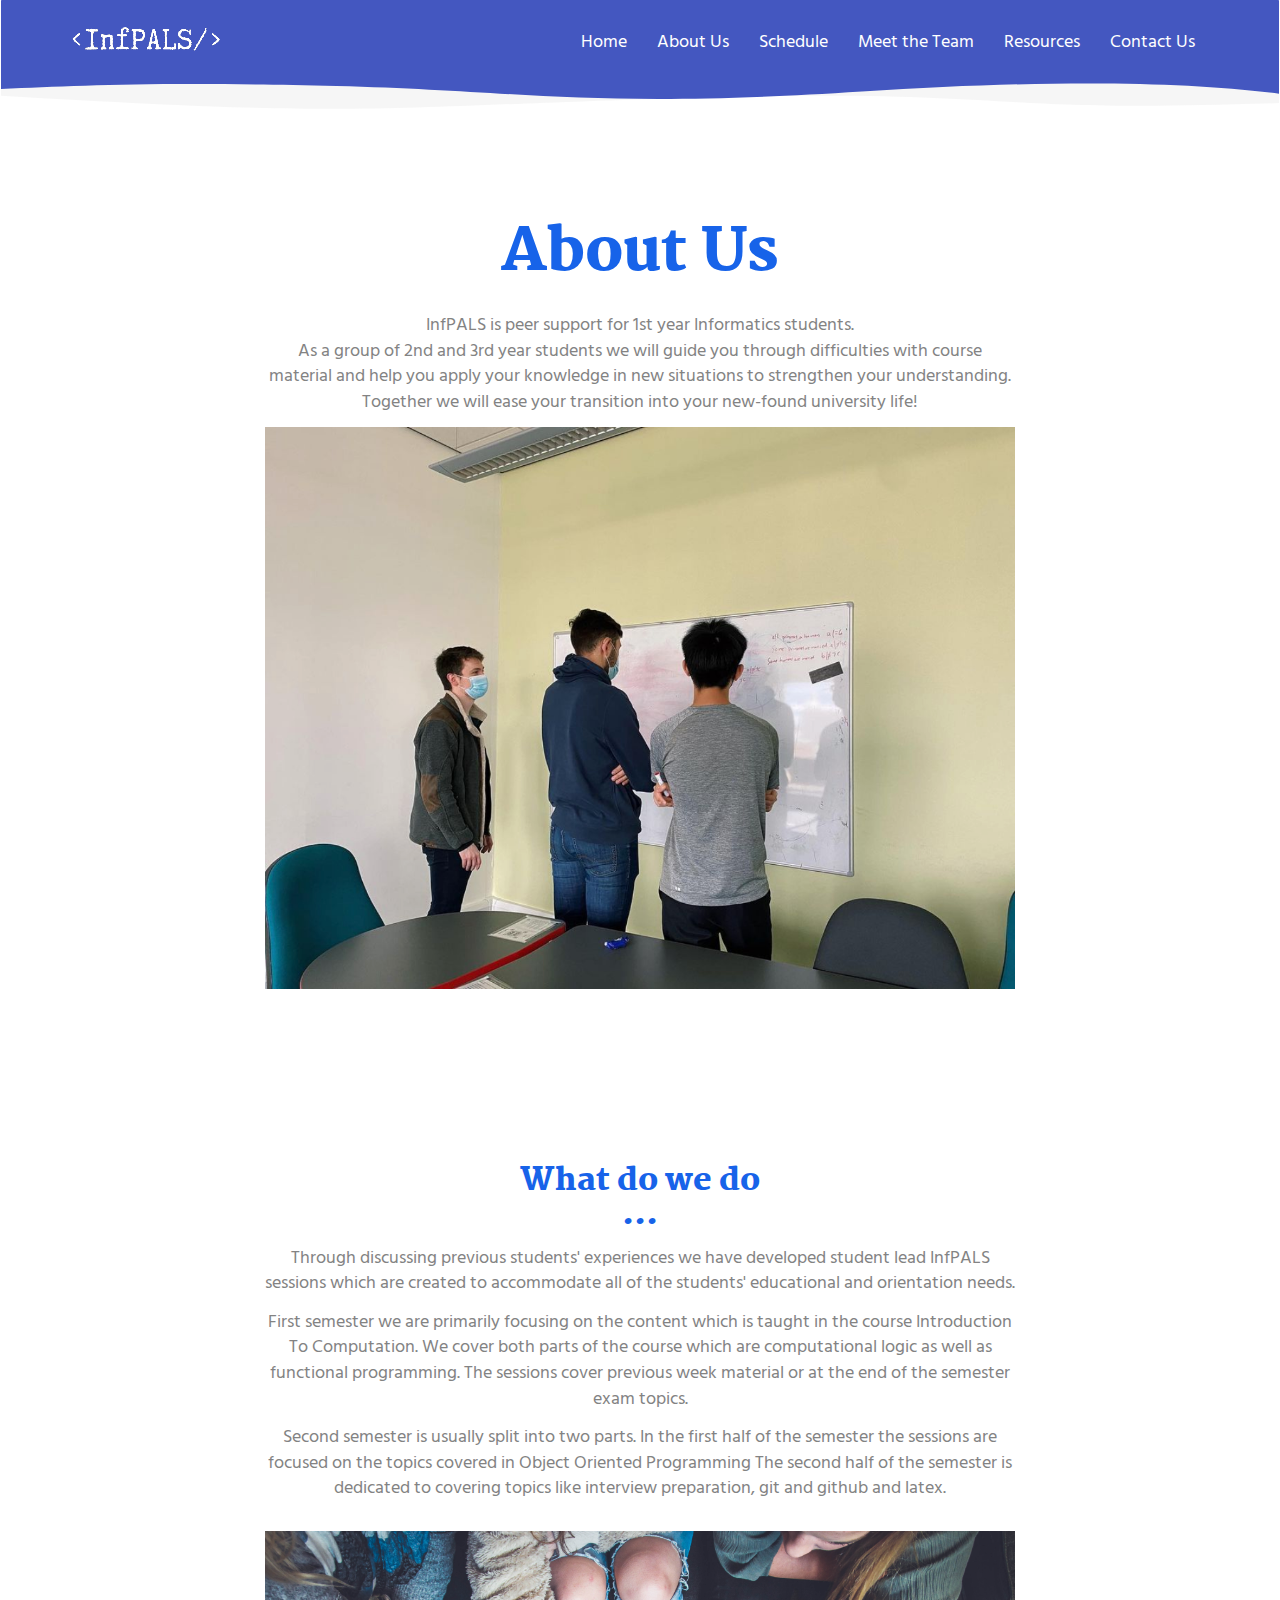
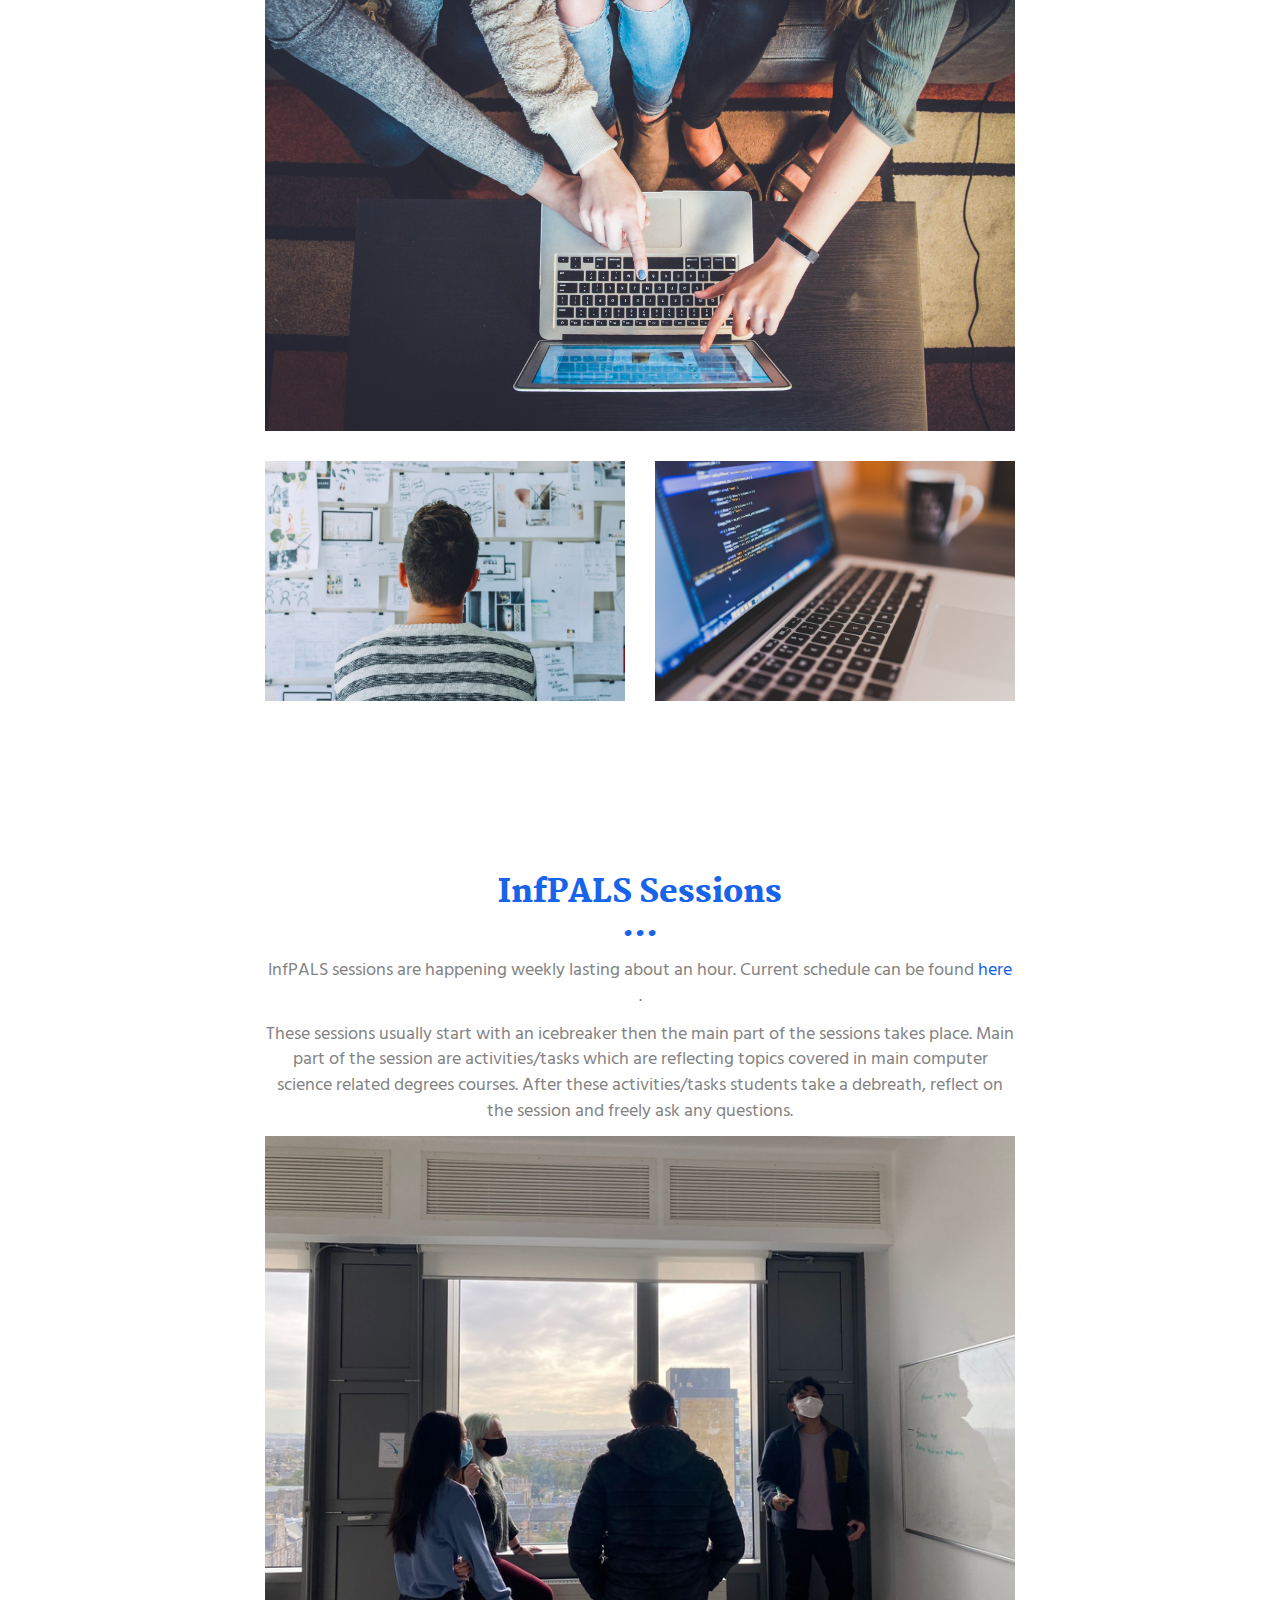
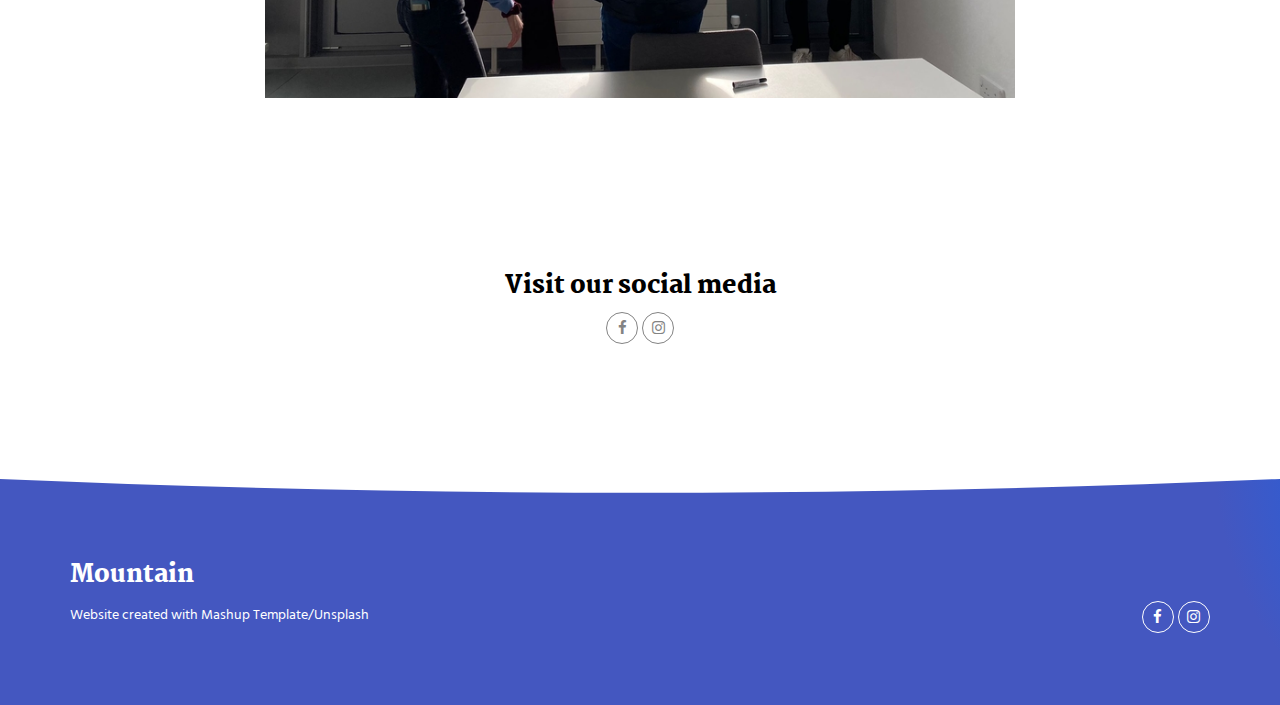
==== about_us.html @ f0a8aae4 "add pictures from sessions" ====
<!DOCTYPE html>
<html lang="en">

<head>
  <meta charset="UTF-8">
  <meta content="IE=edge" http-equiv="X-UA-Compatible">
  <meta content="width=device-width,initial-scale=1" name="viewport">
  <meta content="description" name="description">
  <meta name="google" content="notranslate" />
  <meta content="Mashup templates have been developped by Orson.io team" name="author">

  <!-- Disable tap highlight on IE -->
  <meta name="msapplication-tap-highlight" content="no">
  
  
  <link rel="apple-touch-icon" sizes="180x180" href="./assets/apple-icon-180x180.png">
  <link href="./assets/favicon.ico" rel="icon">

  <link href="" rel="stylesheet">


  <title>About Us</title>

<link href="./main.550dcf66.css" rel="stylesheet"></head>

<body> <!-- Add your content of header -->
<header>
  <nav class="navbar navbar-default active">
    <div class="container">
      <div class="navbar-header">
        <button type="button" class="navbar-toggle collapsed" data-toggle="collapse" data-target="#navbar-collapse" aria-expanded="false">
          <span class="sr-only">Toggle navigation</span>
          <span class="icon-bar"></span>
          <span class="icon-bar"></span>
          <span class="icon-bar"></span>
        </button>
        <a class="navbar-brand" href="./index.html" title="">
          <img src="./assets/images/infpals_logo.png" class="navbar-logo-img" alt="">
        </a>
      </div>

      <div class="collapse navbar-collapse" id="navbar-collapse">
        <ul class="nav navbar-nav navbar-right">
          <li><a href="./index.html" title="">Home</a></li>
          <li><a href="./about_us.html" title="">About Us</a></li>
          <li><a href="./timetables.html" title="">Schedule</a></li>
          <li><a href="./meet_the_team.html" title="">Meet the Team</a></li>
          <li><a href="./recources.html" title="">Resources</a></li>
          <li><a href="./contact_us.html" title="">Contact Us</a></li>
        </ul>
      </div> 
    </div>
  </nav>
</header>

<div class="section-container">
    <div class="container">
      <div class="row">
        <div class="col-xs-12 col-md-8 col-md-offset-2">
          <h1 class="text-center">About Us</h1>
          <div class="text-center">
          <p>InfPALS is peer support for 1st year Informatics students.
            <br> 
            As a group of 2nd and 3rd year students we will guide you through difficulties with course material and help you apply your knowledge in new situations to strengthen your understanding. Together we will ease your transition into your new-found university life!
          </p>
          <div class="section-container-spacer">
            <img src="./assets/images/image-session.png" alt="" class="img-responsive reveal-content" data-action="zoom">
           </div>
          </div>
       </div>
      </div>
    </div>
  </div>

  <div class="section-container">
    <div class="container">
      <div class="row section-container-spacer">
        <div class="col-xs-12 col-md-8 col-md-offset-2">
          <h2 class="text-center">What do we do</h2>
          <div class="section-container-spacer">
            <div class="text-center">
            <p>
              Through discussing previous students' experiences we have developed student lead InfPALS sessions which are created to accommodate all of the students' educational and orientation needs. 
            </p>
            <p>
              First semester we are primarily focusing on the content which is taught in the course Introduction To Computation. We cover both parts of the course which are computational logic as well as functional programming. The sessions cover previous week material or at the end of the semester exam topics.
            </p>
            <p>
              Second semester is usually split into two parts. In the first half of the semester the sessions are focused on the topics covered in Object Oriented Programming The second half of the semester is dedicated to covering topics like interview preparation, git and github and latex.
            </p>
             </div>  
          </div> 
          <div class="section-container-spacer">
            <img src="./assets/images/image-4.jpg" alt="" class="img-responsive reveal-content" data-action="zoom">
          </div>
          <div class="row">
            <div class="col-xs-6">
              <img src="./assets/images/image-3.jpg" alt="" class="img-responsive reveal-content" data-action="zoom">
            </div>
            <div class="col-xs-6">
              <img src="./assets/images/image-2.jpg" alt="" class="img-responsive reveal-content" data-action="zoom">
            </div>

          </div>
        </div>  
      </div>
    </div>
  </div>

<div class="section-container">
    <div class="container">
      <div class="row">
        <div class="col-xs-12 col-md-8 col-md-offset-2">
          <h2 class="text-center">InfPALS Sessions</h2>
          <div class="text-center">
          <p>
            InfPALS sessions are happening weekly lasting about an hour. Current schedule can be found <a href="./timetables.html">here</a>
            <br>.
          </p>
          <p>
            These sessions usually start with an icebreaker then the main part of the sessions takes place. Main part of the session are activities/tasks which are reflecting topics covered in main computer science related degrees courses. After these activities/tasks students take a debreath, reflect on the session and freely ask any questions.
          </p>
           </div>
          <div class="section-container-spacer">
            <img src="./assets/images/image-leaders.jpg" alt="" class="img-responsive reveal-content" data-action="zoom">
          </div>
       </div>
      </div>
    </div>
  </div>

  <div class="section-container">
    <div class="container text-center">
      <div class="row section-container-spacer">
        <div class="col-xs-12 col-md-12">
          
          <h3>Visit our social media</h3>
          <p>
            <a href="https://www.facebook.com/infpalsedi/" class="social-round-icon fa-icon" title="" target=”_blank”>
              <i class="fa fa-facebook" aria-hidden="true"></i>
            </a>
            <a href="https://www.instagram.com/infpals/?hl=sk" class="social-round-icon fa-icon" title=""target=”_blank”>
              <i class="fa fa-instagram" aria-hidden="true"></i>
            </a>
          </p>
        </div>  
      </div>
    
    </div>
  </div>

<footer class="footer-container white-text-container">
  <div class="container">
    <div class="row">

     
      <div class="col-xs-12">
        <h3>Mountain</h3>

        <div class="row">
          <div class="col-xs-12 col-sm-7">
            <p><small>Website created with <a href="http://www.mashup-template.com/" title="Create website with free html template">Mashup Template</a>/<a href="https://www.unsplash.com/" title="Beautiful Free Images">Unsplash</a></small>
            </p>
          </div>
          <div class="col-xs-12 col-sm-5">
            <p class="text-right">
              <a href="https://www.facebook.com/infpalsedi/" class="social-round-icon white-round-icon fa-icon" title="" target=”_blank”>
              <i class="fa fa-facebook" aria-hidden="true"></i>
            </a>
            <a href="https://www.instagram.com/infpals/?hl=sk" class="social-round-icon white-round-icon fa-icon" title=""target=”_blank”>
              <i class="fa fa-instagram" aria-hidden="true"></i>
            </a>
          </div>
        </div>
        
        
      </div>
    </div>
  </div>
</footer>

<script>
  document.addEventListener("DOMContentLoaded", function (event) {
    navActivePage();
    scrollRevelation('.reveal');
  });
</script>

<!-- Google Analytics: change UA-XXXXX-X to be your site's ID 

<script>
  (function (i, s, o, g, r, a, m) {
    i['GoogleAnalyticsObject'] = r; i[r] = i[r] || function () {
      (i[r].q = i[r].q || []).push(arguments)
    }, i[r].l = 1 * new Date(); a = s.createElement(o),
      m = s.getElementsByTagName(o)[0]; a.async = 1; a.src = g; m.parentNode.insertBefore(a, m)
  })(window, document, 'script', '//www.google-analytics.com/analytics.js', 'ga');
  ga('create', 'UA-XXXXX-X', 'auto');
  ga('send', 'pageview');
</script>

--> <script type="text/javascript" src="./main.0cf8b554.js"></script></body>

</html>
---- main.550dcf66.css ----
@import url(https://fonts.googleapis.com/css?family=Hind+Siliguri:300,600|Martel:400,900);@import url(https://maxcdn.bootstrapcdn.com/font-awesome/4.7.0/css/font-awesome.min.css);/*!
 * Bootstrap v3.3.7 (http://getbootstrap.com)
 * Copyright 2011-2016 Twitter, Inc.
 * Licensed under MIT (https://github.com/twbs/bootstrap/blob/master/LICENSE)
 */
/*! normalize.css v3.0.3 | MIT License | github.com/necolas/normalize.css */html{font-family:sans-serif;-ms-text-size-adjust:100%;-webkit-text-size-adjust:100%}body{margin:0}article,aside,details,figcaption,figure,footer,header,hgroup,main,menu,nav,section,summary{display:block}audio,canvas,progress,video{display:inline-block;vertical-align:baseline}audio:not([controls]){display:none;height:0}[hidden],template{display:none}a{background-color:transparent}a:active,a:hover{outline:0}abbr[title]{border-bottom:1px dotted}b,strong{font-weight:700}dfn{font-style:italic}h1{font-size:2em;margin:.67em 0}mark{background:#000;color:#000}small{font-size:80%}sub,sup{font-size:75%;line-height:0;position:relative;vertical-align:baseline}sup{top:-.5em}sub{bottom:-.25em}img{border:0}svg:not(:root){overflow:hidden}figure{margin:1em 40px}hr{box-sizing:content-box;height:0}pre{overflow:auto}code,kbd,pre,samp{font-family:monospace,monospace;font-size:1em}button,input,optgroup,select,textarea{color:inherit;font:inherit;margin:0}button{overflow:visible}button,select{text-transform:none}button,html input[type=button],input[type=reset],input[type=submit]{-webkit-appearance:button;cursor:pointer}button[disabled],html input[disabled]{cursor:default}button::-moz-focus-inner,input::-moz-focus-inner{border:0;padding:0}input{line-height:normal}input[type=checkbox],input[type=radio]{box-sizing:border-box;padding:0}input[type=number]::-webkit-inner-spin-button,input[type=number]::-webkit-outer-spin-button{height:auto}input[type=search]{-webkit-appearance:textfield;box-sizing:content-box}input[type=search]::-webkit-search-cancel-button,input[type=search]::-webkit-search-decoration{-webkit-appearance:none}fieldset{border:1px solid silver;margin:0 2px;padding:.35em .625em .75em}textarea{overflow:auto}optgroup{font-weight:700}table{border-collapse:collapse;border-spacing:0}td,th{padding:0}

/*! Source: https://github.com/h5bp/html5-boilerplate/blob/master/src/css/main.css */@media print{*,:after,:before{background:transparent!important;color:#000!important;box-shadow:none!important;text-shadow:none!important}a,a:visited{text-decoration:underline}a[href]:after{content:" (" attr(href) ")"}abbr[title]:after{content:" (" attr(title) ")"}a[href^="#"]:after,a[href^="javascript:"]:after{content:""}blockquote,pre{border:1px solid #999;page-break-inside:avoid}thead{display:table-header-group}img,tr{page-break-inside:avoid}img{max-width:100%!important}h2,h3,p{orphans:3;widows:3}h2,h3{page-break-after:avoid}.navbar{display:none}.btn>.caret,.dropup>.btn>.caret{border-top-color:#000!important}.label{border:1px solid #000}.table{border-collapse:collapse!important}.table td,.table th{background-color:#fff!important}.table-bordered td,.table-bordered th{border:1px solid #ddd!important}}*,:after,:before{-webkit-box-sizing:border-box;-moz-box-sizing:border-box;box-sizing:border-box}html{font-size:10px;-webkit-tap-highlight-color:transparent}body{font-family:Hind Siliguri,Helvetica,Arial,sans-serif;font-size:18px;line-height:1.42857;color:#838383;background-color:#fff}button,input,select,textarea{font-family:inherit;font-size:inherit;line-height:inherit}a{color:#1763e9;text-decoration:none}a:focus,a:hover{color:#1045a4;text-decoration:underline}a:focus{outline:5px auto -webkit-focus-ring-color;outline-offset:-2px}figure{margin:0}img{vertical-align:middle}.img-responsive{display:block;max-width:100%;height:auto}.img-rounded{border-radius:4px}.img-thumbnail{padding:4px;line-height:1.42857;background-color:#fff;border:1px solid #ddd;border-radius:2px;-webkit-transition:all .2s ease-in-out;-o-transition:all .2s ease-in-out;transition:all .2s ease-in-out;display:inline-block;max-width:100%;height:auto}.img-circle{border-radius:50%}hr{margin-top:25px;margin-bottom:25px;border:0;border-top:1px solid #eee}.sr-only{position:absolute;width:1px;height:1px;margin:-1px;padding:0;overflow:hidden;clip:rect(0,0,0,0);border:0}.sr-only-focusable:active,.sr-only-focusable:focus{position:static;width:auto;height:auto;margin:0;overflow:visible;clip:auto}[role=button]{cursor:pointer}.h1,.h2,.h3,.h4,.h5,.h6,h1,h2,h3,h4,h5,h6{font-family:Martel,Times New Roman,Times,serif;font-weight:900;line-height:1.1;color:#1763e9}.h1 .small,.h1 small,.h2 .small,.h2 small,.h3 .small,.h3 small,.h4 .small,.h4 small,.h5 .small,.h5 small,.h6 .small,.h6 small,h1 .small,h1 small,h2 .small,h2 small,h3 .small,h3 small,h4 .small,h4 small,h5 .small,h5 small,h6 .small,h6 small{font-weight:400;line-height:1;color:#777}.h1,.h2,.h3,h1,h2,h3{margin-top:25px;margin-bottom:12.5px}.h1 .small,.h1 small,.h2 .small,.h2 small,.h3 .small,.h3 small,h1 .small,h1 small,h2 .small,h2 small,h3 .small,h3 small{font-size:65%}.h4,.h5,.h6,h4,h5,h6{margin-top:12.5px;margin-bottom:12.5px}.h4 .small,.h4 small,.h5 .small,.h5 small,.h6 .small,.h6 small,h4 .small,h4 small,h5 .small,h5 small,h6 .small,h6 small{font-size:75%}.h1,h1{font-size:59px}.h2,h2{font-size:31px}.h3,h3{font-size:24px}.h4,.h5,h4,h5{font-size:18px}.h6,h6{font-size:16px}p{margin:0 0 12.5px}.lead{margin-bottom:25px;font-size:20px;font-weight:300;line-height:1.4}@media (min-width:768px){.lead{font-size:27px}}.small,small{font-size:77%}.mark,mark{background-color:#fcf8e3;padding:.2em}.text-left{text-align:left}.text-right{text-align:right}.text-center{text-align:center}.text-justify{text-align:justify}.text-nowrap{white-space:nowrap}.text-lowercase{text-transform:lowercase}.initialism,.text-uppercase{text-transform:uppercase}.text-capitalize{text-transform:capitalize}.text-muted{color:#777}.text-primary{color:#1763e9}a.text-primary:focus,a.text-primary:hover{color:#124fbb}.text-success{color:#fff}a.text-success:focus,a.text-success:hover{color:#e6e6e6}.text-info{color:#31708f}a.text-info:focus,a.text-info:hover{color:#245269}.text-warning{color:#8a6d3b}a.text-warning:focus,a.text-warning:hover{color:#66512c}.text-danger{color:#fff}a.text-danger:focus,a.text-danger:hover{color:#e6e6e6}.bg-primary{color:#fff;background-color:#1763e9}a.bg-primary:focus,a.bg-primary:hover{background-color:#124fbb}.bg-success{background-color:#08005f}a.bg-success:focus,a.bg-success:hover{background-color:#04002c}.bg-info{background-color:#d9edf7}a.bg-info:focus,a.bg-info:hover{background-color:#afd9ee}.bg-warning{background-color:#fcf8e3}a.bg-warning:focus,a.bg-warning:hover{background-color:#f7ecb5}.bg-danger{background-color:#ca044b}a.bg-danger:focus,a.bg-danger:hover{background-color:#980338}.page-header{padding-bottom:11.5px;margin:50px 0 25px;border-bottom:1px solid #eee}ol,ul{margin-top:0;margin-bottom:12.5px}ol ol,ol ul,ul ol,ul ul{margin-bottom:0}.list-inline,.list-unstyled{padding-left:0;list-style:none}.list-inline{margin-left:-5px}.list-inline>li{display:inline-block;padding-left:5px;padding-right:5px}dl{margin-top:0;margin-bottom:25px}dd,dt{line-height:1.42857}dt{font-weight:700}dd{margin-left:0}.dl-horizontal dd:after,.dl-horizontal dd:before{content:" ";display:table}.dl-horizontal dd:after{clear:both}@media (min-width:768px){.dl-horizontal dt{float:left;width:160px;clear:left;text-align:right;overflow:hidden;text-overflow:ellipsis;white-space:nowrap}.dl-horizontal dd{margin-left:180px}}abbr[data-original-title],abbr[title]{cursor:help;border-bottom:1px dotted #777}.initialism{font-size:90%}blockquote{padding:12.5px 25px;margin:0 0 25px;font-size:22.5px;border-left:5px solid #eee}blockquote ol:last-child,blockquote p:last-child,blockquote ul:last-child{margin-bottom:0}blockquote .small,blockquote footer,blockquote small{display:block;font-size:80%;line-height:1.42857;color:#777}blockquote .small:before,blockquote footer:before,blockquote small:before{content:"\2014   \A0"}.blockquote-reverse,blockquote.pull-right{padding-right:15px;padding-left:0;border-right:5px solid #eee;border-left:0;text-align:right}.blockquote-reverse .small:before,.blockquote-reverse footer:before,.blockquote-reverse small:before,blockquote.pull-right .small:before,blockquote.pull-right footer:before,blockquote.pull-right small:before{content:""}.blockquote-reverse .small:after,.blockquote-reverse footer:after,.blockquote-reverse small:after,blockquote.pull-right .small:after,blockquote.pull-right footer:after,blockquote.pull-right small:after{content:"\A0   \2014"}address{margin-bottom:25px;font-style:normal;line-height:1.42857}code,kbd,pre,samp{font-family:Menlo,Monaco,Consolas,Courier New,monospace}code{color:#c7254e;background-color:#f9f2f4}code,kbd{padding:2px 4px;font-size:90%;border-radius:2px}kbd{color:#fff;background-color:#333;box-shadow:inset 0 -1px 0 rgba(0,0,0,.25)}kbd kbd{padding:0;font-size:100%;font-weight:700;box-shadow:none}pre{display:block;padding:12px;margin:0 0 12.5px;font-size:17px;line-height:1.42857;word-break:break-all;word-wrap:break-word;color:#333;background-color:#f5f5f5;border:1px solid #ccc;border-radius:2px}pre code{padding:0;font-size:inherit;color:inherit;white-space:pre-wrap;background-color:transparent;border-radius:0}.pre-scrollable{max-height:340px;overflow-y:scroll}.container{margin-right:auto;margin-left:auto;padding-left:15px;padding-right:15px}.container:after,.container:before{content:" ";display:table}.container:after{clear:both}@media (min-width:768px){.container{width:750px}}@media (min-width:992px){.container{width:970px}}@media (min-width:1200px){.container{width:1170px}}.container-fluid{margin-right:auto;margin-left:auto;padding-left:15px;padding-right:15px}.container-fluid:after,.container-fluid:before{content:" ";display:table}.container-fluid:after{clear:both}.row{margin-left:-15px;margin-right:-15px}.row:after,.row:before{content:" ";display:table}.row:after{clear:both}.col-lg-1,.col-lg-2,.col-lg-3,.col-lg-4,.col-lg-5,.col-lg-6,.col-lg-7,.col-lg-8,.col-lg-9,.col-lg-10,.col-lg-11,.col-lg-12,.col-md-1,.col-md-2,.col-md-3,.col-md-4,.col-md-5,.col-md-6,.col-md-7,.col-md-8,.col-md-9,.col-md-10,.col-md-11,.col-md-12,.col-sm-1,.col-sm-2,.col-sm-3,.col-sm-4,.col-sm-5,.col-sm-6,.col-sm-7,.col-sm-8,.col-sm-9,.col-sm-10,.col-sm-11,.col-sm-12,.col-xs-1,.col-xs-2,.col-xs-3,.col-xs-4,.col-xs-5,.col-xs-6,.col-xs-7,.col-xs-8,.col-xs-9,.col-xs-10,.col-xs-11,.col-xs-12{position:relative;min-height:1px;padding-left:15px;padding-right:15px}.col-xs-1,.col-xs-2,.col-xs-3,.col-xs-4,.col-xs-5,.col-xs-6,.col-xs-7,.col-xs-8,.col-xs-9,.col-xs-10,.col-xs-11,.col-xs-12{float:left}.col-xs-1{width:8.33333%}.col-xs-2{width:16.66667%}.col-xs-3{width:25%}.col-xs-4{width:33.33333%}.col-xs-5{width:41.66667%}.col-xs-6{width:50%}.col-xs-7{width:58.33333%}.col-xs-8{width:66.66667%}.col-xs-9{width:75%}.col-xs-10{width:83.33333%}.col-xs-11{width:91.66667%}.col-xs-12{width:100%}.col-xs-pull-0{right:auto}.col-xs-pull-1{right:8.33333%}.col-xs-pull-2{right:16.66667%}.col-xs-pull-3{right:25%}.col-xs-pull-4{right:33.33333%}.col-xs-pull-5{right:41.66667%}.col-xs-pull-6{right:50%}.col-xs-pull-7{right:58.33333%}.col-xs-pull-8{right:66.66667%}.col-xs-pull-9{right:75%}.col-xs-pull-10{right:83.33333%}.col-xs-pull-11{right:91.66667%}.col-xs-pull-12{right:100%}.col-xs-push-0{left:auto}.col-xs-push-1{left:8.33333%}.col-xs-push-2{left:16.66667%}.col-xs-push-3{left:25%}.col-xs-push-4{left:33.33333%}.col-xs-push-5{left:41.66667%}.col-xs-push-6{left:50%}.col-xs-push-7{left:58.33333%}.col-xs-push-8{left:66.66667%}.col-xs-push-9{left:75%}.col-xs-push-10{left:83.33333%}.col-xs-push-11{left:91.66667%}.col-xs-push-12{left:100%}.col-xs-offset-0{margin-left:0}.col-xs-offset-1{margin-left:8.33333%}.col-xs-offset-2{margin-left:16.66667%}.col-xs-offset-3{margin-left:25%}.col-xs-offset-4{margin-left:33.33333%}.col-xs-offset-5{margin-left:41.66667%}.col-xs-offset-6{margin-left:50%}.col-xs-offset-7{margin-left:58.33333%}.col-xs-offset-8{margin-left:66.66667%}.col-xs-offset-9{margin-left:75%}.col-xs-offset-10{margin-left:83.33333%}.col-xs-offset-11{margin-left:91.66667%}.col-xs-offset-12{margin-left:100%}@media (min-width:768px){.col-sm-1,.col-sm-2,.col-sm-3,.col-sm-4,.col-sm-5,.col-sm-6,.col-sm-7,.col-sm-8,.col-sm-9,.col-sm-10,.col-sm-11,.col-sm-12{float:left}.col-sm-1{width:8.33333%}.col-sm-2{width:16.66667%}.col-sm-3{width:25%}.col-sm-4{width:33.33333%}.col-sm-5{width:41.66667%}.col-sm-6{width:50%}.col-sm-7{width:58.33333%}.col-sm-8{width:66.66667%}.col-sm-9{width:75%}.col-sm-10{width:83.33333%}.col-sm-11{width:91.66667%}.col-sm-12{width:100%}.col-sm-pull-0{right:auto}.col-sm-pull-1{right:8.33333%}.col-sm-pull-2{right:16.66667%}.col-sm-pull-3{right:25%}.col-sm-pull-4{right:33.33333%}.col-sm-pull-5{right:41.66667%}.col-sm-pull-6{right:50%}.col-sm-pull-7{right:58.33333%}.col-sm-pull-8{right:66.66667%}.col-sm-pull-9{right:75%}.col-sm-pull-10{right:83.33333%}.col-sm-pull-11{right:91.66667%}.col-sm-pull-12{right:100%}.col-sm-push-0{left:auto}.col-sm-push-1{left:8.33333%}.col-sm-push-2{left:16.66667%}.col-sm-push-3{left:25%}.col-sm-push-4{left:33.33333%}.col-sm-push-5{left:41.66667%}.col-sm-push-6{left:50%}.col-sm-push-7{left:58.33333%}.col-sm-push-8{left:66.66667%}.col-sm-push-9{left:75%}.col-sm-push-10{left:83.33333%}.col-sm-push-11{left:91.66667%}.col-sm-push-12{left:100%}.col-sm-offset-0{margin-left:0}.col-sm-offset-1{margin-left:8.33333%}.col-sm-offset-2{margin-left:16.66667%}.col-sm-offset-3{margin-left:25%}.col-sm-offset-4{margin-left:33.33333%}.col-sm-offset-5{margin-left:41.66667%}.col-sm-offset-6{margin-left:50%}.col-sm-offset-7{margin-left:58.33333%}.col-sm-offset-8{margin-left:66.66667%}.col-sm-offset-9{margin-left:75%}.col-sm-offset-10{margin-left:83.33333%}.col-sm-offset-11{margin-left:91.66667%}.col-sm-offset-12{margin-left:100%}}@media (min-width:992px){.col-md-1,.col-md-2,.col-md-3,.col-md-4,.col-md-5,.col-md-6,.col-md-7,.col-md-8,.col-md-9,.col-md-10,.col-md-11,.col-md-12{float:left}.col-md-1{width:8.33333%}.col-md-2{width:16.66667%}.col-md-3{width:25%}.col-md-4{width:33.33333%}.col-md-5{width:41.66667%}.col-md-6{width:50%}.col-md-7{width:58.33333%}.col-md-8{width:66.66667%}.col-md-9{width:75%}.col-md-10{width:83.33333%}.col-md-11{width:91.66667%}.col-md-12{width:100%}.col-md-pull-0{right:auto}.col-md-pull-1{right:8.33333%}.col-md-pull-2{right:16.66667%}.col-md-pull-3{right:25%}.col-md-pull-4{right:33.33333%}.col-md-pull-5{right:41.66667%}.col-md-pull-6{right:50%}.col-md-pull-7{right:58.33333%}.col-md-pull-8{right:66.66667%}.col-md-pull-9{right:75%}.col-md-pull-10{right:83.33333%}.col-md-pull-11{right:91.66667%}.col-md-pull-12{right:100%}.col-md-push-0{left:auto}.col-md-push-1{left:8.33333%}.col-md-push-2{left:16.66667%}.col-md-push-3{left:25%}.col-md-push-4{left:33.33333%}.col-md-push-5{left:41.66667%}.col-md-push-6{left:50%}.col-md-push-7{left:58.33333%}.col-md-push-8{left:66.66667%}.col-md-push-9{left:75%}.col-md-push-10{left:83.33333%}.col-md-push-11{left:91.66667%}.col-md-push-12{left:100%}.col-md-offset-0{margin-left:0}.col-md-offset-1{margin-left:8.33333%}.col-md-offset-2{margin-left:16.66667%}.col-md-offset-3{margin-left:25%}.col-md-offset-4{margin-left:33.33333%}.col-md-offset-5{margin-left:41.66667%}.col-md-offset-6{margin-left:50%}.col-md-offset-7{margin-left:58.33333%}.col-md-offset-8{margin-left:66.66667%}.col-md-offset-9{margin-left:75%}.col-md-offset-10{margin-left:83.33333%}.col-md-offset-11{margin-left:91.66667%}.col-md-offset-12{margin-left:100%}}@media (min-width:1200px){.col-lg-1,.col-lg-2,.col-lg-3,.col-lg-4,.col-lg-5,.col-lg-6,.col-lg-7,.col-lg-8,.col-lg-9,.col-lg-10,.col-lg-11,.col-lg-12{float:left}.col-lg-1{width:8.33333%}.col-lg-2{width:16.66667%}.col-lg-3{width:25%}.col-lg-4{width:33.33333%}.col-lg-5{width:41.66667%}.col-lg-6{width:50%}.col-lg-7{width:58.33333%}.col-lg-8{width:66.66667%}.col-lg-9{width:75%}.col-lg-10{width:83.33333%}.col-lg-11{width:91.66667%}.col-lg-12{width:100%}.col-lg-pull-0{right:auto}.col-lg-pull-1{right:8.33333%}.col-lg-pull-2{right:16.66667%}.col-lg-pull-3{right:25%}.col-lg-pull-4{right:33.33333%}.col-lg-pull-5{right:41.66667%}.col-lg-pull-6{right:50%}.col-lg-pull-7{right:58.33333%}.col-lg-pull-8{right:66.66667%}.col-lg-pull-9{right:75%}.col-lg-pull-10{right:83.33333%}.col-lg-pull-11{right:91.66667%}.col-lg-pull-12{right:100%}.col-lg-push-0{left:auto}.col-lg-push-1{left:8.33333%}.col-lg-push-2{left:16.66667%}.col-lg-push-3{left:25%}.col-lg-push-4{left:33.33333%}.col-lg-push-5{left:41.66667%}.col-lg-push-6{left:50%}.col-lg-push-7{left:58.33333%}.col-lg-push-8{left:66.66667%}.col-lg-push-9{left:75%}.col-lg-push-10{left:83.33333%}.col-lg-push-11{left:91.66667%}.col-lg-push-12{left:100%}.col-lg-offset-0{margin-left:0}.col-lg-offset-1{margin-left:8.33333%}.col-lg-offset-2{margin-left:16.66667%}.col-lg-offset-3{margin-left:25%}.col-lg-offset-4{margin-left:33.33333%}.col-lg-offset-5{margin-left:41.66667%}.col-lg-offset-6{margin-left:50%}.col-lg-offset-7{margin-left:58.33333%}.col-lg-offset-8{margin-left:66.66667%}.col-lg-offset-9{margin-left:75%}.col-lg-offset-10{margin-left:83.33333%}.col-lg-offset-11{margin-left:91.66667%}.col-lg-offset-12{margin-left:100%}}table{background-color:transparent}caption{padding-top:8px;padding-bottom:8px;color:#777}caption,th{text-align:left}.table{width:100%;max-width:100%;margin-bottom:25px}.table>tbody>tr>td,.table>tbody>tr>th,.table>tfoot>tr>td,.table>tfoot>tr>th,.table>thead>tr>td,.table>thead>tr>th{padding:8px;line-height:1.42857;vertical-align:top;border-top:1px solid #ddd}.table>thead>tr>th{vertical-align:bottom;border-bottom:2px solid #ddd}.table>caption+thead>tr:first-child>td,.table>caption+thead>tr:first-child>th,.table>colgroup+thead>tr:first-child>td,.table>colgroup+thead>tr:first-child>th,.table>thead:first-child>tr:first-child>td,.table>thead:first-child>tr:first-child>th{border-top:0}.table>tbody+tbody{border-top:2px solid #ddd}.table .table{background-color:#fff}.table-condensed>tbody>tr>td,.table-condensed>tbody>tr>th,.table-condensed>tfoot>tr>td,.table-condensed>tfoot>tr>th,.table-condensed>thead>tr>td,.table-condensed>thead>tr>th{padding:5px}.table-bordered,.table-bordered>tbody>tr>td,.table-bordered>tbody>tr>th,.table-bordered>tfoot>tr>td,.table-bordered>tfoot>tr>th,.table-bordered>thead>tr>td,.table-bordered>thead>tr>th{border:1px solid #ddd}.table-bordered>thead>tr>td,.table-bordered>thead>tr>th{border-bottom-width:2px}.table-striped>tbody>tr:nth-of-type(odd){background-color:#f9f9f9}.table-hover>tbody>tr:hover{background-color:#f5f5f5}table col[class*=col-]{position:static;float:none;display:table-column}table td[class*=col-],table th[class*=col-]{position:static;float:none;display:table-cell}.table>tbody>tr.active>td,.table>tbody>tr.active>th,.table>tbody>tr>td.active,.table>tbody>tr>th.active,.table>tfoot>tr.active>td,.table>tfoot>tr.active>th,.table>tfoot>tr>td.active,.table>tfoot>tr>th.active,.table>thead>tr.active>td,.table>thead>tr.active>th,.table>thead>tr>td.active,.table>thead>tr>th.active{background-color:#f5f5f5}.table-hover>tbody>tr.active:hover>td,.table-hover>tbody>tr.active:hover>th,.table-hover>tbody>tr:hover>.active,.table-hover>tbody>tr>td.active:hover,.table-hover>tbody>tr>th.active:hover{background-color:#e8e8e8}.table>tbody>tr.success>td,.table>tbody>tr.success>th,.table>tbody>tr>td.success,.table>tbody>tr>th.success,.table>tfoot>tr.success>td,.table>tfoot>tr.success>th,.table>tfoot>tr>td.success,.table>tfoot>tr>th.success,.table>thead>tr.success>td,.table>thead>tr.success>th,.table>thead>tr>td.success,.table>thead>tr>th.success{background-color:#08005f}.table-hover>tbody>tr.success:hover>td,.table-hover>tbody>tr.success:hover>th,.table-hover>tbody>tr:hover>.success,.table-hover>tbody>tr>td.success:hover,.table-hover>tbody>tr>th.success:hover{background-color:#060046}.table>tbody>tr.info>td,.table>tbody>tr.info>th,.table>tbody>tr>td.info,.table>tbody>tr>th.info,.table>tfoot>tr.info>td,.table>tfoot>tr.info>th,.table>tfoot>tr>td.info,.table>tfoot>tr>th.info,.table>thead>tr.info>td,.table>thead>tr.info>th,.table>thead>tr>td.info,.table>thead>tr>th.info{background-color:#d9edf7}.table-hover>tbody>tr.info:hover>td,.table-hover>tbody>tr.info:hover>th,.table-hover>tbody>tr:hover>.info,.table-hover>tbody>tr>td.info:hover,.table-hover>tbody>tr>th.info:hover{background-color:#c4e3f3}.table>tbody>tr.warning>td,.table>tbody>tr.warning>th,.table>tbody>tr>td.warning,.table>tbody>tr>th.warning,.table>tfoot>tr.warning>td,.table>tfoot>tr.warning>th,.table>tfoot>tr>td.warning,.table>tfoot>tr>th.warning,.table>thead>tr.warning>td,.table>thead>tr.warning>th,.table>thead>tr>td.warning,.table>thead>tr>th.warning{background-color:#fcf8e3}.table-hover>tbody>tr.warning:hover>td,.table-hover>tbody>tr.warning:hover>th,.table-hover>tbody>tr:hover>.warning,.table-hover>tbody>tr>td.warning:hover,.table-hover>tbody>tr>th.warning:hover{background-color:#faf2cc}.table>tbody>tr.danger>td,.table>tbody>tr.danger>th,.table>tbody>tr>td.danger,.table>tbody>tr>th.danger,.table>tfoot>tr.danger>td,.table>tfoot>tr.danger>th,.table>tfoot>tr>td.danger,.table>tfoot>tr>th.danger,.table>thead>tr.danger>td,.table>thead>tr.danger>th,.table>thead>tr>td.danger,.table>thead>tr>th.danger{background-color:#ca044b}.table-hover>tbody>tr.danger:hover>td,.table-hover>tbody>tr.danger:hover>th,.table-hover>tbody>tr:hover>.danger,.table-hover>tbody>tr>td.danger:hover,.table-hover>tbody>tr>th.danger:hover{background-color:#b10442}.table-responsive{overflow-x:auto;min-height:.01%}@media screen and (max-width:767px){.table-responsive{width:100%;margin-bottom:18.75px;overflow-y:hidden;-ms-overflow-style:-ms-autohiding-scrollbar;border:1px solid #ddd}.table-responsive>.table{margin-bottom:0}.table-responsive>.table>tbody>tr>td,.table-responsive>.table>tbody>tr>th,.table-responsive>.table>tfoot>tr>td,.table-responsive>.table>tfoot>tr>th,.table-responsive>.table>thead>tr>td,.table-responsive>.table>thead>tr>th{white-space:nowrap}.table-responsive>.table-bordered{border:0}.table-responsive>.table-bordered>tbody>tr>td:first-child,.table-responsive>.table-bordered>tbody>tr>th:first-child,.table-responsive>.table-bordered>tfoot>tr>td:first-child,.table-responsive>.table-bordered>tfoot>tr>th:first-child,.table-responsive>.table-bordered>thead>tr>td:first-child,.table-responsive>.table-bordered>thead>tr>th:first-child{border-left:0}.table-responsive>.table-bordered>tbody>tr>td:last-child,.table-responsive>.table-bordered>tbody>tr>th:last-child,.table-responsive>.table-bordered>tfoot>tr>td:last-child,.table-responsive>.table-bordered>tfoot>tr>th:last-child,.table-responsive>.table-bordered>thead>tr>td:last-child,.table-responsive>.table-bordered>thead>tr>th:last-child{border-right:0}.table-responsive>.table-bordered>tbody>tr:last-child>td,.table-responsive>.table-bordered>tbody>tr:last-child>th,.table-responsive>.table-bordered>tfoot>tr:last-child>td,.table-responsive>.table-bordered>tfoot>tr:last-child>th{border-bottom:0}}fieldset{margin:0;min-width:0}fieldset,legend{padding:0;border:0}legend{display:block;width:100%;margin-bottom:25px;font-size:27px;line-height:inherit;color:#333;border-bottom:1px solid #e5e5e5}label{display:inline-block;max-width:100%;margin-bottom:5px;font-weight:700}input[type=search]{-webkit-box-sizing:border-box;-moz-box-sizing:border-box;box-sizing:border-box}input[type=checkbox],input[type=radio]{margin:4px 0 0;margin-top:1px\9;line-height:normal}input[type=file]{display:block}input[type=range]{display:block;width:100%}select[multiple],select[size]{height:auto}input[type=checkbox]:focus,input[type=file]:focus,input[type=radio]:focus{outline:5px auto -webkit-focus-ring-color;outline-offset:-2px}output{padding-top:13px}.form-control,output{display:block;font-size:18px;line-height:1.42857;color:#555}.form-control{width:100%;height:51px;padding:12px 18px;background-color:#fff;background-image:none;border:1px solid #ddd;border-radius:2px;-webkit-box-shadow:inset 0 1px 1px rgba(0,0,0,.075);box-shadow:inset 0 1px 1px rgba(0,0,0,.075);-webkit-transition:border-color .15s ease-in-out,box-shadow .15s ease-in-out;-o-transition:border-color ease-in-out .15s,box-shadow ease-in-out .15s;transition:border-color .15s ease-in-out,box-shadow .15s ease-in-out}.form-control:focus{border-color:#66afe9;-webkit-box-shadow:inset 0 1px 1px rgba(0,0,0,.075),0 0 8px rgba(102,175,233,.6);box-shadow:inset 0 1px 1px rgba(0,0,0,.075),0 0 8px rgba(102,175,233,.6)}.form-control::-moz-placeholder{color:#999;opacity:1}.form-control:-ms-input-placeholder{color:#999}.form-control::-webkit-input-placeholder{color:#999}.form-control::-ms-expand{border:0;background-color:transparent}.form-control[disabled],.form-control[readonly],fieldset[disabled] .form-control{background-color:#eee;opacity:1}.form-control[disabled],fieldset[disabled] .form-control{cursor:not-allowed}textarea.form-control{height:auto}input[type=search]{-webkit-appearance:none}@media screen and (-webkit-min-device-pixel-ratio:0){input[type=date].form-control,input[type=datetime-local].form-control,input[type=month].form-control,input[type=time].form-control{line-height:51px}.input-group-sm>.input-group-btn>input[type=date].btn,.input-group-sm>.input-group-btn>input[type=datetime-local].btn,.input-group-sm>.input-group-btn>input[type=month].btn,.input-group-sm>.input-group-btn>input[type=time].btn,.input-group-sm>input[type=date].form-control,.input-group-sm>input[type=date].input-group-addon,.input-group-sm>input[type=datetime-local].form-control,.input-group-sm>input[type=datetime-local].input-group-addon,.input-group-sm>input[type=month].form-control,.input-group-sm>input[type=month].input-group-addon,.input-group-sm>input[type=time].form-control,.input-group-sm>input[type=time].input-group-addon,.input-group-sm input[type=date],.input-group-sm input[type=datetime-local],.input-group-sm input[type=month],.input-group-sm input[type=time],input[type=date].input-sm,input[type=datetime-local].input-sm,input[type=month].input-sm,input[type=time].input-sm{line-height:37px}.input-group-lg>.input-group-btn>input[type=date].btn,.input-group-lg>.input-group-btn>input[type=datetime-local].btn,.input-group-lg>.input-group-btn>input[type=month].btn,.input-group-lg>.input-group-btn>input[type=time].btn,.input-group-lg>input[type=date].form-control,.input-group-lg>input[type=date].input-group-addon,.input-group-lg>input[type=datetime-local].form-control,.input-group-lg>input[type=datetime-local].input-group-addon,.input-group-lg>input[type=month].form-control,.input-group-lg>input[type=month].input-group-addon,.input-group-lg>input[type=time].form-control,.input-group-lg>input[type=time].input-group-addon,.input-group-lg input[type=date],.input-group-lg input[type=datetime-local],.input-group-lg input[type=month],.input-group-lg input[type=time],input[type=date].input-lg,input[type=datetime-local].input-lg,input[type=month].input-lg,input[type=time].input-lg{line-height:61px}}.form-group{margin-bottom:15px}.checkbox,.radio{position:relative;display:block;margin-top:10px;margin-bottom:10px}.checkbox label,.radio label{min-height:25px;padding-left:20px;margin-bottom:0;font-weight:400;cursor:pointer}.checkbox-inline input[type=checkbox],.checkbox input[type=checkbox],.radio-inline input[type=radio],.radio input[type=radio]{position:absolute;margin-left:-20px;margin-top:4px\9}.checkbox+.checkbox,.radio+.radio{margin-top:-5px}.checkbox-inline,.radio-inline{position:relative;display:inline-block;padding-left:20px;margin-bottom:0;vertical-align:middle;font-weight:400;cursor:pointer}.checkbox-inline+.checkbox-inline,.radio-inline+.radio-inline{margin-top:0;margin-left:10px}.checkbox-inline.disabled,.checkbox.disabled label,.radio-inline.disabled,.radio.disabled label,fieldset[disabled] .checkbox-inline,fieldset[disabled] .checkbox label,fieldset[disabled] .radio-inline,fieldset[disabled] .radio label,fieldset[disabled] input[type=checkbox],fieldset[disabled] input[type=radio],input[type=checkbox].disabled,input[type=checkbox][disabled],input[type=radio].disabled,input[type=radio][disabled]{cursor:not-allowed}.form-control-static{padding-top:13px;padding-bottom:13px;margin-bottom:0;min-height:43px}.form-control-static.input-lg,.form-control-static.input-sm,.input-group-lg>.form-control-static.form-control,.input-group-lg>.form-control-static.input-group-addon,.input-group-lg>.input-group-btn>.form-control-static.btn,.input-group-sm>.form-control-static.form-control,.input-group-sm>.form-control-static.input-group-addon,.input-group-sm>.input-group-btn>.form-control-static.btn{padding-left:0;padding-right:0}.input-group-sm>.form-control,.input-group-sm>.input-group-addon,.input-group-sm>.input-group-btn>.btn,.input-sm{height:37px;padding:7px 10px;font-size:14px;line-height:1.5;border-radius:2px}.input-group-sm>.input-group-btn>select.btn,.input-group-sm>select.form-control,.input-group-sm>select.input-group-addon,select.input-sm{height:37px;line-height:37px}.input-group-sm>.input-group-btn>select[multiple].btn,.input-group-sm>.input-group-btn>textarea.btn,.input-group-sm>select[multiple].form-control,.input-group-sm>select[multiple].input-group-addon,.input-group-sm>textarea.form-control,.input-group-sm>textarea.input-group-addon,select[multiple].input-sm,textarea.input-sm{height:auto}.form-group-sm .form-control{height:37px;padding:7px 10px;font-size:14px;line-height:1.5;border-radius:2px}.form-group-sm select.form-control{height:37px;line-height:37px}.form-group-sm select[multiple].form-control,.form-group-sm textarea.form-control{height:auto}.form-group-sm .form-control-static{height:37px;min-height:39px;padding:8px 10px;font-size:14px;line-height:1.5}.input-group-lg>.form-control,.input-group-lg>.input-group-addon,.input-group-lg>.input-group-btn>.btn,.input-lg{height:61px;padding:14px 22px;font-size:23px;line-height:1.33333;border-radius:4px}.input-group-lg>.input-group-btn>select.btn,.input-group-lg>select.form-control,.input-group-lg>select.input-group-addon,select.input-lg{height:61px;line-height:61px}.input-group-lg>.input-group-btn>select[multiple].btn,.input-group-lg>.input-group-btn>textarea.btn,.input-group-lg>select[multiple].form-control,.input-group-lg>select[multiple].input-group-addon,.input-group-lg>textarea.form-control,.input-group-lg>textarea.input-group-addon,select[multiple].input-lg,textarea.input-lg{height:auto}.form-group-lg .form-control{height:61px;padding:14px 22px;font-size:23px;line-height:1.33333;border-radius:4px}.form-group-lg select.form-control{height:61px;line-height:61px}.form-group-lg select[multiple].form-control,.form-group-lg textarea.form-control{height:auto}.form-group-lg .form-control-static{height:61px;min-height:48px;padding:15px 22px;font-size:23px;line-height:1.33333}.has-feedback{position:relative}.has-feedback .form-control{padding-right:63.75px}.form-control-feedback{position:absolute;top:0;right:0;z-index:2;display:block;width:51px;height:51px;line-height:51px;text-align:center;pointer-events:none}.form-group-lg .form-control+.form-control-feedback,.input-group-lg+.form-control-feedback,.input-group-lg>.form-control+.form-control-feedback,.input-group-lg>.input-group-addon+.form-control-feedback,.input-group-lg>.input-group-btn>.btn+.form-control-feedback,.input-lg+.form-control-feedback{width:61px;height:61px;line-height:61px}.form-group-sm .form-control+.form-control-feedback,.input-group-sm+.form-control-feedback,.input-group-sm>.form-control+.form-control-feedback,.input-group-sm>.input-group-addon+.form-control-feedback,.input-group-sm>.input-group-btn>.btn+.form-control-feedback,.input-sm+.form-control-feedback{width:37px;height:37px;line-height:37px}.has-success .checkbox,.has-success .checkbox-inline,.has-success.checkbox-inline label,.has-success.checkbox label,.has-success .control-label,.has-success .help-block,.has-success .radio,.has-success .radio-inline,.has-success.radio-inline label,.has-success.radio label{color:#fff}.has-success .form-control{border-color:#fff;-webkit-box-shadow:inset 0 1px 1px rgba(0,0,0,.075);box-shadow:inset 0 1px 1px rgba(0,0,0,.075)}.has-success .form-control:focus{border-color:#e6e6e6;-webkit-box-shadow:inset 0 1px 1px rgba(0,0,0,.075),0 0 6px #fff;box-shadow:inset 0 1px 1px rgba(0,0,0,.075),0 0 6px #fff}.has-success .input-group-addon{color:#fff;border-color:#fff;background-color:#08005f}.has-success .form-control-feedback{color:#fff}.has-warning .checkbox,.has-warning .checkbox-inline,.has-warning.checkbox-inline label,.has-warning.checkbox label,.has-warning .control-label,.has-warning .help-block,.has-warning .radio,.has-warning .radio-inline,.has-warning.radio-inline label,.has-warning.radio label{color:#8a6d3b}.has-warning .form-control{border-color:#8a6d3b;-webkit-box-shadow:inset 0 1px 1px rgba(0,0,0,.075);box-shadow:inset 0 1px 1px rgba(0,0,0,.075)}.has-warning .form-control:focus{border-color:#66512c;-webkit-box-shadow:inset 0 1px 1px rgba(0,0,0,.075),0 0 6px #c0a16b;box-shadow:inset 0 1px 1px rgba(0,0,0,.075),0 0 6px #c0a16b}.has-warning .input-group-addon{color:#8a6d3b;border-color:#8a6d3b;background-color:#fcf8e3}.has-warning .form-control-feedback{color:#8a6d3b}.has-error .checkbox,.has-error .checkbox-inline,.has-error.checkbox-inline label,.has-error.checkbox label,.has-error .control-label,.has-error .help-block,.has-error .radio,.has-error .radio-inline,.has-error.radio-inline label,.has-error.radio label{color:#fff}.has-error .form-control{border-color:#fff;-webkit-box-shadow:inset 0 1px 1px rgba(0,0,0,.075);box-shadow:inset 0 1px 1px rgba(0,0,0,.075)}.has-error .form-control:focus{border-color:#e6e6e6;-webkit-box-shadow:inset 0 1px 1px rgba(0,0,0,.075),0 0 6px #fff;box-shadow:inset 0 1px 1px rgba(0,0,0,.075),0 0 6px #fff}.has-error .input-group-addon{color:#fff;border-color:#fff;background-color:#ca044b}.has-error .form-control-feedback{color:#fff}.has-feedback label~.form-control-feedback{top:30px}.has-feedback label.sr-only~.form-control-feedback{top:0}.help-block{display:block;margin-top:5px;margin-bottom:10px;color:#c3c3c3}@media (min-width:768px){.form-inline .form-group{display:inline-block;margin-bottom:0;vertical-align:middle}.form-inline .form-control{display:inline-block;width:auto;vertical-align:middle}.form-inline .form-control-static{display:inline-block}.form-inline .input-group{display:inline-table;vertical-align:middle}.form-inline .input-group .form-control,.form-inline .input-group .input-group-addon,.form-inline .input-group .input-group-btn{width:auto}.form-inline .input-group>.form-control{width:100%}.form-inline .control-label{margin-bottom:0;vertical-align:middle}.form-inline .checkbox,.form-inline .radio{display:inline-block;margin-top:0;margin-bottom:0;vertical-align:middle}.form-inline .checkbox label,.form-inline .radio label{padding-left:0}.form-inline .checkbox input[type=checkbox],.form-inline .radio input[type=radio]{position:relative;margin-left:0}.form-inline .has-feedback .form-control-feedback{top:0}}.form-horizontal .checkbox,.form-horizontal .checkbox-inline,.form-horizontal .radio,.form-horizontal .radio-inline{margin-top:0;margin-bottom:0;padding-top:13px}.form-horizontal .checkbox,.form-horizontal .radio{min-height:38px}.form-horizontal .form-group{margin-left:-15px;margin-right:-15px}.form-horizontal .form-group:after,.form-horizontal .form-group:before{content:" ";display:table}.form-horizontal .form-group:after{clear:both}@media (min-width:768px){.form-horizontal .control-label{text-align:right;margin-bottom:0;padding-top:13px}}.form-horizontal .has-feedback .form-control-feedback{right:15px}@media (min-width:768px){.form-horizontal .form-group-lg .control-label{padding-top:15px;font-size:23px}}@media (min-width:768px){.form-horizontal .form-group-sm .control-label{padding-top:8px;font-size:14px}}.btn{display:inline-block;margin-bottom:0;font-weight:400;text-align:center;vertical-align:middle;touch-action:manipulation;cursor:pointer;background-image:none;border:1px solid transparent;white-space:nowrap;padding:12px 18px;font-size:18px;line-height:1.42857;border-radius:2px;-webkit-user-select:none;-moz-user-select:none;-ms-user-select:none;user-select:none}.btn.active.focus,.btn.active:focus,.btn.focus,.btn:active.focus,.btn:active:focus,.btn:focus{outline:5px auto -webkit-focus-ring-color;outline-offset:-2px}.btn.focus,.btn:focus,.btn:hover{color:#fff;text-decoration:none}.btn.active,.btn:active{outline:0;background-image:none;-webkit-box-shadow:inset 0 3px 5px rgba(0,0,0,.125);box-shadow:inset 0 3px 5px rgba(0,0,0,.125)}.btn.disabled,.btn[disabled],fieldset[disabled] .btn{cursor:not-allowed;opacity:.65;filter:alpha(opacity=65);-webkit-box-shadow:none;box-shadow:none}a.btn.disabled,fieldset[disabled] a.btn{pointer-events:none}.btn-default{color:#fff;background-color:transparent;border-color:#fff}.btn-default.focus,.btn-default:focus{color:#fff;background-color:transparent;border-color:#bfbfbf}.btn-default.active,.btn-default:active,.btn-default:hover,.open>.btn-default.dropdown-toggle{color:#fff;background-color:transparent;border-color:#e0e0e0}.btn-default.active.focus,.btn-default.active:focus,.btn-default.active:hover,.btn-default:active.focus,.btn-default:active:focus,.btn-default:active:hover,.open>.btn-default.dropdown-toggle.focus,.open>.btn-default.dropdown-toggle:focus,.open>.btn-default.dropdown-toggle:hover{color:#fff;background-color:transparent;border-color:#bfbfbf}.btn-default.active,.btn-default:active,.open>.btn-default.dropdown-toggle{background-image:none}.btn-default.disabled.focus,.btn-default.disabled:focus,.btn-default.disabled:hover,.btn-default[disabled].focus,.btn-default[disabled]:focus,.btn-default[disabled]:hover,fieldset[disabled] .btn-default.focus,fieldset[disabled] .btn-default:focus,fieldset[disabled] .btn-default:hover{background-color:transparent;border-color:#fff}.btn-default .badge{color:transparent;background-color:#fff}.btn-primary{color:#1763e9;background-color:transparent;border-color:#1763e9}.btn-primary.focus,.btn-primary:focus{color:#1763e9;background-color:transparent;border-color:#0b3275}.btn-primary.active,.btn-primary:active,.btn-primary:hover,.open>.btn-primary.dropdown-toggle{color:#1763e9;background-color:transparent;border-color:#114bb2}.btn-primary.active.focus,.btn-primary.active:focus,.btn-primary.active:hover,.btn-primary:active.focus,.btn-primary:active:focus,.btn-primary:active:hover,.open>.btn-primary.dropdown-toggle.focus,.open>.btn-primary.dropdown-toggle:focus,.open>.btn-primary.dropdown-toggle:hover{color:#1763e9;background-color:transparent;border-color:#0b3275}.btn-primary.active,.btn-primary:active,.open>.btn-primary.dropdown-toggle{background-image:none}.btn-primary.disabled.focus,.btn-primary.disabled:focus,.btn-primary.disabled:hover,.btn-primary[disabled].focus,.btn-primary[disabled]:focus,.btn-primary[disabled]:hover,fieldset[disabled] .btn-primary.focus,fieldset[disabled] .btn-primary:focus,fieldset[disabled] .btn-primary:hover{background-color:transparent;border-color:#1763e9}.btn-primary .badge{color:transparent;background-color:#1763e9}.btn-success{color:#5cb85c;background-color:transparent;border-color:#5cb85c}.btn-success.focus,.btn-success:focus{color:#5cb85c;background-color:transparent;border-color:#2d672d}.btn-success.active,.btn-success:active,.btn-success:hover,.open>.btn-success.dropdown-toggle{color:#5cb85c;background-color:transparent;border-color:#419641}.btn-success.active.focus,.btn-success.active:focus,.btn-success.active:hover,.btn-success:active.focus,.btn-success:active:focus,.btn-success:active:hover,.open>.btn-success.dropdown-toggle.focus,.open>.btn-success.dropdown-toggle:focus,.open>.btn-success.dropdown-toggle:hover{color:#5cb85c;background-color:transparent;border-color:#2d672d}.btn-success.active,.btn-success:active,.open>.btn-success.dropdown-toggle{background-image:none}.btn-success.disabled.focus,.btn-success.disabled:focus,.btn-success.disabled:hover,.btn-success[disabled].focus,.btn-success[disabled]:focus,.btn-success[disabled]:hover,fieldset[disabled] .btn-success.focus,fieldset[disabled] .btn-success:focus,fieldset[disabled] .btn-success:hover{background-color:transparent;border-color:#5cb85c}.btn-success .badge{color:transparent;background-color:#5cb85c}.btn-info{border-color:#08005f}.btn-info,.btn-info.focus,.btn-info:focus{color:#08005f;background-color:transparent}.btn-info.focus,.btn-info:focus{border-color:#000}.btn-info.active,.btn-info:active,.btn-info:hover,.open>.btn-info.dropdown-toggle{color:#08005f;background-color:transparent;border-color:#030022}.btn-info.active.focus,.btn-info.active:focus,.btn-info.active:hover,.btn-info:active.focus,.btn-info:active:focus,.btn-info:active:hover,.open>.btn-info.dropdown-toggle.focus,.open>.btn-info.dropdown-toggle:focus,.open>.btn-info.dropdown-toggle:hover{color:#08005f;background-color:transparent;border-color:#000}.btn-info.active,.btn-info:active,.open>.btn-info.dropdown-toggle{background-image:none}.btn-info.disabled.focus,.btn-info.disabled:focus,.btn-info.disabled:hover,.btn-info[disabled].focus,.btn-info[disabled]:focus,.btn-info[disabled]:hover,fieldset[disabled] .btn-info.focus,fieldset[disabled] .btn-info:focus,fieldset[disabled] .btn-info:hover{background-color:transparent;border-color:#08005f}.btn-info .badge{color:transparent;background-color:#08005f}.btn-warning{color:#f0ad4e;background-color:transparent;border-color:#f0ad4e}.btn-warning.focus,.btn-warning:focus{color:#f0ad4e;background-color:transparent;border-color:#b06d0f}.btn-warning.active,.btn-warning:active,.btn-warning:hover,.open>.btn-warning.dropdown-toggle{color:#f0ad4e;background-color:transparent;border-color:#eb9316}.btn-warning.active.focus,.btn-warning.active:focus,.btn-warning.active:hover,.btn-warning:active.focus,.btn-warning:active:focus,.btn-warning:active:hover,.open>.btn-warning.dropdown-toggle.focus,.open>.btn-warning.dropdown-toggle:focus,.open>.btn-warning.dropdown-toggle:hover{color:#f0ad4e;background-color:transparent;border-color:#b06d0f}.btn-warning.active,.btn-warning:active,.open>.btn-warning.dropdown-toggle{background-image:none}.btn-warning.disabled.focus,.btn-warning.disabled:focus,.btn-warning.disabled:hover,.btn-warning[disabled].focus,.btn-warning[disabled]:focus,.btn-warning[disabled]:hover,fieldset[disabled] .btn-warning.focus,fieldset[disabled] .btn-warning:focus,fieldset[disabled] .btn-warning:hover{background-color:transparent;border-color:#f0ad4e}.btn-warning .badge{color:transparent;background-color:#f0ad4e}.btn-danger{color:#d9534f;background-color:transparent;border-color:#d9534f}.btn-danger.focus,.btn-danger:focus{color:#d9534f;background-color:transparent;border-color:#8b211e}.btn-danger.active,.btn-danger:active,.btn-danger:hover,.open>.btn-danger.dropdown-toggle{color:#d9534f;background-color:transparent;border-color:#c12e2a}.btn-danger.active.focus,.btn-danger.active:focus,.btn-danger.active:hover,.btn-danger:active.focus,.btn-danger:active:focus,.btn-danger:active:hover,.open>.btn-danger.dropdown-toggle.focus,.open>.btn-danger.dropdown-toggle:focus,.open>.btn-danger.dropdown-toggle:hover{color:#d9534f;background-color:transparent;border-color:#8b211e}.btn-danger.active,.btn-danger:active,.open>.btn-danger.dropdown-toggle{background-image:none}.btn-danger.disabled.focus,.btn-danger.disabled:focus,.btn-danger.disabled:hover,.btn-danger[disabled].focus,.btn-danger[disabled]:focus,.btn-danger[disabled]:hover,fieldset[disabled] .btn-danger.focus,fieldset[disabled] .btn-danger:focus,fieldset[disabled] .btn-danger:hover{background-color:transparent;border-color:#d9534f}.btn-danger .badge{color:transparent;background-color:#d9534f}.btn-link{color:#1763e9;font-weight:400;border-radius:0}.btn-link,.btn-link.active,.btn-link:active,.btn-link[disabled],fieldset[disabled] .btn-link{background-color:transparent;-webkit-box-shadow:none;box-shadow:none}.btn-link,.btn-link:active,.btn-link:focus,.btn-link:hover{border-color:transparent}.btn-link:focus,.btn-link:hover{color:#1045a4;text-decoration:underline;background-color:transparent}.btn-link[disabled]:focus,.btn-link[disabled]:hover,fieldset[disabled] .btn-link:focus,fieldset[disabled] .btn-link:hover{color:#777;text-decoration:none}.btn-group-lg>.btn,.btn-lg{padding:14px 22px;font-size:23px;line-height:1.33333;border-radius:4px}.btn-group-sm>.btn,.btn-sm{padding:7px 10px;font-size:14px;line-height:1.5;border-radius:2px}.btn-group-xs>.btn,.btn-xs{padding:1px 5px;font-size:14px;line-height:1.5;border-radius:2px}.btn-block{display:block;width:100%}.btn-block+.btn-block{margin-top:5px}input[type=button].btn-block,input[type=reset].btn-block,input[type=submit].btn-block{width:100%}.fade{opacity:0;-webkit-transition:opacity .15s linear;-o-transition:opacity .15s linear;transition:opacity .15s linear}.fade.in{opacity:1}.collapse{display:none}.collapse.in{display:block}tr.collapse.in{display:table-row}tbody.collapse.in{display:table-row-group}.collapsing{position:relative;height:0;overflow:hidden;-webkit-transition-property:height,visibility;transition-property:height,visibility;-webkit-transition-duration:.35s;transition-duration:.35s;-webkit-transition-timing-function:ease;transition-timing-function:ease}.caret{display:inline-block;width:0;height:0;margin-left:2px;vertical-align:middle;border-top:4px dashed;border-top:4px solid\9;border-right:4px solid transparent;border-left:4px solid transparent}.dropdown,.dropup{position:relative}.dropdown-toggle:focus{outline:0}.dropdown-menu{position:absolute;top:100%;left:0;z-index:1000;display:none;float:left;min-width:160px;padding:5px 0;margin:2px 0 0;list-style:none;font-size:18px;text-align:left;background-color:#fff;border:1px solid #ccc;border:1px solid rgba(0,0,0,.15);border-radius:2px;-webkit-box-shadow:0 6px 12px rgba(0,0,0,.175);box-shadow:0 6px 12px rgba(0,0,0,.175);background-clip:padding-box}.dropdown-menu.pull-right{right:0;left:auto}.dropdown-menu .divider{height:1px;margin:11.5px 0;overflow:hidden;background-color:#e5e5e5}.dropdown-menu>li>a{display:block;padding:3px 20px;clear:both;font-weight:400;line-height:1.42857;color:#333;white-space:nowrap}.dropdown-menu>li>a:focus,.dropdown-menu>li>a:hover{text-decoration:none;color:#262626;background-color:#f5f5f5}.dropdown-menu>.active>a,.dropdown-menu>.active>a:focus,.dropdown-menu>.active>a:hover{color:#fff;text-decoration:none;outline:0;background-color:#1763e9}.dropdown-menu>.disabled>a,.dropdown-menu>.disabled>a:focus,.dropdown-menu>.disabled>a:hover{color:#777}.dropdown-menu>.disabled>a:focus,.dropdown-menu>.disabled>a:hover{text-decoration:none;background-color:transparent;background-image:none;filter:progid:DXImageTransform.Microsoft.gradient(enabled = false);cursor:not-allowed}.open>.dropdown-menu{display:block}.open>a{outline:0}.dropdown-menu-right{left:auto;right:0}.dropdown-menu-left{left:0;right:auto}.dropdown-header{display:block;padding:3px 20px;font-size:14px;line-height:1.42857;color:#777;white-space:nowrap}.dropdown-backdrop{position:fixed;left:0;right:0;bottom:0;top:0;z-index:990}.pull-right>.dropdown-menu{right:0;left:auto}.dropup .caret,.navbar-fixed-bottom .dropdown .caret{border-top:0;border-bottom:4px dashed;border-bottom:4px solid\9;content:""}.dropup .dropdown-menu,.navbar-fixed-bottom .dropdown .dropdown-menu{top:auto;bottom:100%;margin-bottom:2px}@media (min-width:768px){.navbar-right .dropdown-menu{right:0;left:auto}.navbar-right .dropdown-menu-left{left:0;right:auto}}.btn-group,.btn-group-vertical{position:relative;display:inline-block;vertical-align:middle}.btn-group-vertical>.btn,.btn-group>.btn{position:relative;float:left}.btn-group-vertical>.btn.active,.btn-group-vertical>.btn:active,.btn-group-vertical>.btn:focus,.btn-group-vertical>.btn:hover,.btn-group>.btn.active,.btn-group>.btn:active,.btn-group>.btn:focus,.btn-group>.btn:hover{z-index:2}.btn-group .btn+.btn,.btn-group .btn+.btn-group,.btn-group .btn-group+.btn,.btn-group .btn-group+.btn-group{margin-left:-1px}.btn-toolbar{margin-left:-5px}.btn-toolbar:after,.btn-toolbar:before{content:" ";display:table}.btn-toolbar:after{clear:both}.btn-toolbar .btn,.btn-toolbar .btn-group,.btn-toolbar .input-group{float:left}.btn-toolbar>.btn,.btn-toolbar>.btn-group,.btn-toolbar>.input-group{margin-left:5px}.btn-group>.btn:not(:first-child):not(:last-child):not(.dropdown-toggle){border-radius:0}.btn-group>.btn:first-child{margin-left:0}.btn-group>.btn:first-child:not(:last-child):not(.dropdown-toggle){border-bottom-right-radius:0;border-top-right-radius:0}.btn-group>.btn:last-child:not(:first-child),.btn-group>.dropdown-toggle:not(:first-child){border-bottom-left-radius:0;border-top-left-radius:0}.btn-group>.btn-group{float:left}.btn-group>.btn-group:not(:first-child):not(:last-child)>.btn{border-radius:0}.btn-group>.btn-group:first-child:not(:last-child)>.btn:last-child,.btn-group>.btn-group:first-child:not(:last-child)>.dropdown-toggle{border-bottom-right-radius:0;border-top-right-radius:0}.btn-group>.btn-group:last-child:not(:first-child)>.btn:first-child{border-bottom-left-radius:0;border-top-left-radius:0}.btn-group .dropdown-toggle:active,.btn-group.open .dropdown-toggle{outline:0}.btn-group>.btn+.dropdown-toggle{padding-left:8px;padding-right:8px}.btn-group-lg.btn-group>.btn+.dropdown-toggle,.btn-group>.btn-lg+.dropdown-toggle{padding-left:12px;padding-right:12px}.btn-group.open .dropdown-toggle{-webkit-box-shadow:inset 0 3px 5px rgba(0,0,0,.125);box-shadow:inset 0 3px 5px rgba(0,0,0,.125)}.btn-group.open .dropdown-toggle.btn-link{-webkit-box-shadow:none;box-shadow:none}.btn .caret{margin-left:0}.btn-group-lg>.btn .caret,.btn-lg .caret{border-width:5px 5px 0;border-bottom-width:0}.dropup .btn-group-lg>.btn .caret,.dropup .btn-lg .caret{border-width:0 5px 5px}.btn-group-vertical>.btn,.btn-group-vertical>.btn-group,.btn-group-vertical>.btn-group>.btn{display:block;float:none;width:100%;max-width:100%}.btn-group-vertical>.btn-group:after,.btn-group-vertical>.btn-group:before{content:" ";display:table}.btn-group-vertical>.btn-group:after{clear:both}.btn-group-vertical>.btn-group>.btn{float:none}.btn-group-vertical>.btn+.btn,.btn-group-vertical>.btn+.btn-group,.btn-group-vertical>.btn-group+.btn,.btn-group-vertical>.btn-group+.btn-group{margin-top:-1px;margin-left:0}.btn-group-vertical>.btn:not(:first-child):not(:last-child){border-radius:0}.btn-group-vertical>.btn:first-child:not(:last-child){border-top-right-radius:2px;border-top-left-radius:2px;border-bottom-right-radius:0;border-bottom-left-radius:0}.btn-group-vertical>.btn:last-child:not(:first-child){border-top-right-radius:0;border-top-left-radius:0;border-bottom-right-radius:2px;border-bottom-left-radius:2px}.btn-group-vertical>.btn-group:not(:first-child):not(:last-child)>.btn{border-radius:0}.btn-group-vertical>.btn-group:first-child:not(:last-child)>.btn:last-child,.btn-group-vertical>.btn-group:first-child:not(:last-child)>.dropdown-toggle{border-bottom-right-radius:0;border-bottom-left-radius:0}.btn-group-vertical>.btn-group:last-child:not(:first-child)>.btn:first-child{border-top-right-radius:0;border-top-left-radius:0}.btn-group-justified{display:table;width:100%;table-layout:fixed;border-collapse:separate}.btn-group-justified>.btn,.btn-group-justified>.btn-group{float:none;display:table-cell;width:1%}.btn-group-justified>.btn-group .btn{width:100%}.btn-group-justified>.btn-group .dropdown-menu{left:auto}[data-toggle=buttons]>.btn-group>.btn input[type=checkbox],[data-toggle=buttons]>.btn-group>.btn input[type=radio],[data-toggle=buttons]>.btn input[type=checkbox],[data-toggle=buttons]>.btn input[type=radio]{position:absolute;clip:rect(0,0,0,0);pointer-events:none}.input-group{position:relative;display:table;border-collapse:separate}.input-group[class*=col-]{float:none;padding-left:0;padding-right:0}.input-group .form-control{position:relative;z-index:2;float:left;width:100%;margin-bottom:0}.input-group .form-control:focus{z-index:3}.input-group-addon,.input-group-btn,.input-group .form-control{display:table-cell}.input-group-addon:not(:first-child):not(:last-child),.input-group-btn:not(:first-child):not(:last-child),.input-group .form-control:not(:first-child):not(:last-child){border-radius:0}.input-group-addon,.input-group-btn{width:1%;white-space:nowrap;vertical-align:middle}.input-group-addon{padding:12px 18px;font-size:18px;font-weight:400;line-height:1;color:#555;text-align:center;background-color:#eee;border:1px solid #ddd;border-radius:2px}.input-group-addon.input-sm,.input-group-sm>.input-group-addon,.input-group-sm>.input-group-btn>.input-group-addon.btn{padding:7px 10px;font-size:14px;border-radius:2px}.input-group-addon.input-lg,.input-group-lg>.input-group-addon,.input-group-lg>.input-group-btn>.input-group-addon.btn{padding:14px 22px;font-size:23px;border-radius:4px}.input-group-addon input[type=checkbox],.input-group-addon input[type=radio]{margin-top:0}.input-group-addon:first-child,.input-group-btn:first-child>.btn,.input-group-btn:first-child>.btn-group>.btn,.input-group-btn:first-child>.dropdown-toggle,.input-group-btn:last-child>.btn-group:not(:last-child)>.btn,.input-group-btn:last-child>.btn:not(:last-child):not(.dropdown-toggle),.input-group .form-control:first-child{border-bottom-right-radius:0;border-top-right-radius:0}.input-group-addon:first-child{border-right:0}.input-group-addon:last-child,.input-group-btn:first-child>.btn-group:not(:first-child)>.btn,.input-group-btn:first-child>.btn:not(:first-child),.input-group-btn:last-child>.btn,.input-group-btn:last-child>.btn-group>.btn,.input-group-btn:last-child>.dropdown-toggle,.input-group .form-control:last-child{border-bottom-left-radius:0;border-top-left-radius:0}.input-group-addon:last-child{border-left:0}.input-group-btn{font-size:0;white-space:nowrap}.input-group-btn,.input-group-btn>.btn{position:relative}.input-group-btn>.btn+.btn{margin-left:-1px}.input-group-btn>.btn:active,.input-group-btn>.btn:focus,.input-group-btn>.btn:hover{z-index:2}.input-group-btn:first-child>.btn,.input-group-btn:first-child>.btn-group{margin-right:-1px}.input-group-btn:last-child>.btn,.input-group-btn:last-child>.btn-group{z-index:2;margin-left:-1px}.nav{margin-bottom:0;padding-left:0;list-style:none}.nav:after,.nav:before{content:" ";display:table}.nav:after{clear:both}.nav>li,.nav>li>a{position:relative;display:block}.nav>li>a{padding:10px 15px}.nav>li>a:focus,.nav>li>a:hover{text-decoration:none;background-color:#eee}.nav>li.disabled>a{color:#777}.nav>li.disabled>a:focus,.nav>li.disabled>a:hover{color:#777;text-decoration:none;background-color:transparent;cursor:not-allowed}.nav .open>a,.nav .open>a:focus,.nav .open>a:hover{background-color:#eee;border-color:#1763e9}.nav .nav-divider{height:1px;margin:11.5px 0;overflow:hidden;background-color:#e5e5e5}.nav>li>a>img{max-width:none}.nav-tabs{border-bottom:1px solid #ddd}.nav-tabs>li{float:left;margin-bottom:-1px}.nav-tabs>li>a{margin-right:2px;line-height:1.42857;border:1px solid transparent;border-radius:2px 2px 0 0}.nav-tabs>li>a:hover{border-color:#eee #eee #ddd}.nav-tabs>li.active>a,.nav-tabs>li.active>a:focus,.nav-tabs>li.active>a:hover{color:#555;background-color:#fff;border:1px solid #ddd;border-bottom-color:transparent;cursor:default}.nav-pills>li{float:left}.nav-pills>li>a{border-radius:2px}.nav-pills>li+li{margin-left:2px}.nav-pills>li.active>a,.nav-pills>li.active>a:focus,.nav-pills>li.active>a:hover{color:#fff;background-color:#1763e9}.nav-stacked>li{float:none}.nav-stacked>li+li{margin-top:2px;margin-left:0}.nav-justified,.nav-tabs.nav-justified{width:100%}.nav-justified>li,.nav-tabs.nav-justified>li{float:none}.nav-justified>li>a,.nav-tabs.nav-justified>li>a{text-align:center;margin-bottom:5px}.nav-justified>.dropdown .dropdown-menu{top:auto;left:auto}@media (min-width:768px){.nav-justified>li,.nav-tabs.nav-justified>li{display:table-cell;width:1%}.nav-justified>li>a,.nav-tabs.nav-justified>li>a{margin-bottom:0}}.nav-tabs-justified,.nav-tabs.nav-justified{border-bottom:0}.nav-tabs-justified>li>a,.nav-tabs.nav-justified>li>a{margin-right:0;border-radius:2px}.nav-tabs-justified>.active>a,.nav-tabs-justified>.active>a:focus,.nav-tabs-justified>.active>a:hover,.nav-tabs.nav-justified>.active>a,.nav-tabs.nav-justified>.active>a:focus,.nav-tabs.nav-justified>.active>a:hover{border:1px solid #ddd}@media (min-width:768px){.nav-tabs-justified>li>a,.nav-tabs.nav-justified>li>a{border-bottom:1px solid #ddd;border-radius:2px 2px 0 0}.nav-tabs-justified>.active>a,.nav-tabs-justified>.active>a:focus,.nav-tabs-justified>.active>a:hover,.nav-tabs.nav-justified>.active>a,.nav-tabs.nav-justified>.active>a:focus,.nav-tabs.nav-justified>.active>a:hover{border-bottom-color:#fff}}.tab-content>.tab-pane{display:none}.tab-content>.active{display:block}.nav-tabs .dropdown-menu{margin-top:-1px;border-top-right-radius:0;border-top-left-radius:0}.navbar{position:relative;min-height:80px;margin-bottom:25px;border:1px solid transparent}.navbar:after,.navbar:before{content:" ";display:table}.navbar:after{clear:both}@media (min-width:768px){.navbar{border-radius:2px}}.navbar-header:after,.navbar-header:before{content:" ";display:table}.navbar-header:after{clear:both}@media (min-width:768px){.navbar-header{float:left}}.navbar-collapse{overflow-x:visible;padding-right:15px;padding-left:15px;border-top:1px solid transparent;box-shadow:inset 0 1px 0 hsla(0,0%,100%,.1);-webkit-overflow-scrolling:touch}.navbar-collapse:after,.navbar-collapse:before{content:" ";display:table}.navbar-collapse:after{clear:both}.navbar-collapse.in{overflow-y:auto}@media (min-width:768px){.navbar-collapse{width:auto;border-top:0;box-shadow:none}.navbar-collapse.collapse{display:block!important;height:auto!important;padding-bottom:0;overflow:visible!important}.navbar-collapse.in{overflow-y:visible}.navbar-fixed-bottom .navbar-collapse,.navbar-fixed-top .navbar-collapse,.navbar-static-top .navbar-collapse{padding-left:0;padding-right:0}}.navbar-fixed-bottom .navbar-collapse,.navbar-fixed-top .navbar-collapse{max-height:340px}@media (max-device-width:480px) and (orientation:landscape){.navbar-fixed-bottom .navbar-collapse,.navbar-fixed-top .navbar-collapse{max-height:200px}}.container-fluid>.navbar-collapse,.container-fluid>.navbar-header,.container>.navbar-collapse,.container>.navbar-header{margin-right:-15px;margin-left:-15px}@media (min-width:768px){.container-fluid>.navbar-collapse,.container-fluid>.navbar-header,.container>.navbar-collapse,.container>.navbar-header{margin-right:0;margin-left:0}}.navbar-static-top{z-index:1000;border-width:0 0 1px}@media (min-width:768px){.navbar-static-top{border-radius:0}}.navbar-fixed-bottom,.navbar-fixed-top{position:fixed;right:0;left:0;z-index:1030}@media (min-width:768px){.navbar-fixed-bottom,.navbar-fixed-top{border-radius:0}}.navbar-fixed-top{top:0;border-width:0 0 1px}.navbar-fixed-bottom{bottom:0;margin-bottom:0;border-width:1px 0 0}.navbar-brand{float:left;padding:27.5px 15px;font-size:23px;line-height:25px;height:80px}.navbar-brand:focus,.navbar-brand:hover{text-decoration:none}.navbar-brand>img{display:block}@media (min-width:768px){.navbar>.container-fluid .navbar-brand,.navbar>.container .navbar-brand{margin-left:-15px}}.navbar-toggle{position:relative;float:right;margin-right:15px;padding:9px 10px;margin-top:23px;margin-bottom:23px;background-color:transparent;background-image:none;border:1px solid transparent;border-radius:2px}.navbar-toggle:focus{outline:0}.navbar-toggle .icon-bar{display:block;width:22px;height:2px;border-radius:1px}.navbar-toggle .icon-bar+.icon-bar{margin-top:4px}@media (min-width:768px){.navbar-toggle{display:none}}.navbar-nav{margin:13.75px -15px}.navbar-nav>li>a{padding-top:10px;padding-bottom:10px;line-height:25px}@media (max-width:767px){.navbar-nav .open .dropdown-menu{position:static;float:none;width:auto;margin-top:0;background-color:transparent;border:0;box-shadow:none}.navbar-nav .open .dropdown-menu .dropdown-header,.navbar-nav .open .dropdown-menu>li>a{padding:5px 15px 5px 25px}.navbar-nav .open .dropdown-menu>li>a{line-height:25px}.navbar-nav .open .dropdown-menu>li>a:focus,.navbar-nav .open .dropdown-menu>li>a:hover{background-image:none}}@media (min-width:768px){.navbar-nav{float:left;margin:0}.navbar-nav>li{float:left}.navbar-nav>li>a{padding-top:27.5px;padding-bottom:27.5px}}.navbar-form{margin:14.5px -15px;padding:10px 15px;border-top:1px solid transparent;border-bottom:1px solid transparent;-webkit-box-shadow:inset 0 1px 0 hsla(0,0%,100%,.1),0 1px 0 hsla(0,0%,100%,.1);box-shadow:inset 0 1px 0 hsla(0,0%,100%,.1),0 1px 0 hsla(0,0%,100%,.1)}@media (min-width:768px){.navbar-form .form-group{display:inline-block;margin-bottom:0;vertical-align:middle}.navbar-form .form-control{display:inline-block;width:auto;vertical-align:middle}.navbar-form .form-control-static{display:inline-block}.navbar-form .input-group{display:inline-table;vertical-align:middle}.navbar-form .input-group .form-control,.navbar-form .input-group .input-group-addon,.navbar-form .input-group .input-group-btn{width:auto}.navbar-form .input-group>.form-control{width:100%}.navbar-form .control-label{margin-bottom:0;vertical-align:middle}.navbar-form .checkbox,.navbar-form .radio{display:inline-block;margin-top:0;margin-bottom:0;vertical-align:middle}.navbar-form .checkbox label,.navbar-form .radio label{padding-left:0}.navbar-form .checkbox input[type=checkbox],.navbar-form .radio input[type=radio]{position:relative;margin-left:0}.navbar-form .has-feedback .form-control-feedback{top:0}}@media (max-width:767px){.navbar-form .form-group{margin-bottom:5px}.navbar-form .form-group:last-child{margin-bottom:0}}@media (min-width:768px){.navbar-form{width:auto;border:0;margin-left:0;margin-right:0;padding-top:0;padding-bottom:0;-webkit-box-shadow:none;box-shadow:none}}.navbar-nav>li>.dropdown-menu{margin-top:0;border-top-right-radius:0;border-top-left-radius:0}.navbar-fixed-bottom .navbar-nav>li>.dropdown-menu{margin-bottom:0;border-top-right-radius:2px;border-top-left-radius:2px;border-bottom-right-radius:0;border-bottom-left-radius:0}.navbar-btn{margin-top:14.5px;margin-bottom:14.5px}.btn-group-sm>.navbar-btn.btn,.navbar-btn.btn-sm{margin-top:21.5px;margin-bottom:21.5px}.btn-group-xs>.navbar-btn.btn,.navbar-btn.btn-xs{margin-top:29px;margin-bottom:29px}.navbar-text{margin-top:27.5px;margin-bottom:27.5px}@media (min-width:768px){.navbar-text{float:left;margin-left:15px;margin-right:15px}}@media (min-width:768px){.navbar-left{float:left!important}.navbar-right{float:right!important;margin-right:-15px}.navbar-right~.navbar-right{margin-right:0}}.navbar-default{background-color:transparent;border-color:transparent}.navbar-default .navbar-brand{color:#fff}.navbar-default .navbar-brand:focus,.navbar-default .navbar-brand:hover{color:#e6e6e6;background-color:transparent}.navbar-default .navbar-text{color:#838383}.navbar-default .navbar-nav>li>a{color:#fff}.navbar-default .navbar-nav>li>a:focus,.navbar-default .navbar-nav>li>a:hover{color:#e6e6e6;background-color:transparent}.navbar-default .navbar-nav>.active>a,.navbar-default .navbar-nav>.active>a:focus,.navbar-default .navbar-nav>.active>a:hover{color:#fff;background-color:transparent}.navbar-default .navbar-nav>.disabled>a,.navbar-default .navbar-nav>.disabled>a:focus,.navbar-default .navbar-nav>.disabled>a:hover{color:#ccc;background-color:transparent}.navbar-default .navbar-toggle{border-color:#ddd}.navbar-default .navbar-toggle:focus,.navbar-default .navbar-toggle:hover{background-color:#ddd}.navbar-default .navbar-toggle .icon-bar{background-color:#888}.navbar-default .navbar-collapse,.navbar-default .navbar-form{border-color:transparent}.navbar-default .navbar-nav>.open>a,.navbar-default .navbar-nav>.open>a:focus,.navbar-default .navbar-nav>.open>a:hover{background-color:transparent;color:#fff}@media (max-width:767px){.navbar-default .navbar-nav .open .dropdown-menu>li>a{color:#fff}.navbar-default .navbar-nav .open .dropdown-menu>li>a:focus,.navbar-default .navbar-nav .open .dropdown-menu>li>a:hover{color:#e6e6e6;background-color:transparent}.navbar-default .navbar-nav .open .dropdown-menu>.active>a,.navbar-default .navbar-nav .open .dropdown-menu>.active>a:focus,.navbar-default .navbar-nav .open .dropdown-menu>.active>a:hover{color:#fff;background-color:transparent}.navbar-default .navbar-nav .open .dropdown-menu>.disabled>a,.navbar-default .navbar-nav .open .dropdown-menu>.disabled>a:focus,.navbar-default .navbar-nav .open .dropdown-menu>.disabled>a:hover{color:#ccc;background-color:transparent}}.navbar-default .navbar-link{color:#fff}.navbar-default .navbar-link:hover{color:#e6e6e6}.navbar-default .btn-link{color:#fff}.navbar-default .btn-link:focus,.navbar-default .btn-link:hover{color:#e6e6e6}.navbar-default .btn-link[disabled]:focus,.navbar-default .btn-link[disabled]:hover,fieldset[disabled] .navbar-default .btn-link:focus,fieldset[disabled] .navbar-default .btn-link:hover{color:#ccc}.navbar-inverse{background-color:#222;border-color:#1763e9}.navbar-inverse .navbar-brand{color:#fff}.navbar-inverse .navbar-brand:focus,.navbar-inverse .navbar-brand:hover{color:#fff;background-color:transparent}.navbar-inverse .navbar-nav>li>a,.navbar-inverse .navbar-text{color:#fff}.navbar-inverse .navbar-nav>li>a:focus,.navbar-inverse .navbar-nav>li>a:hover{color:#fff;background-color:transparent}.navbar-inverse .navbar-nav>.active>a,.navbar-inverse .navbar-nav>.active>a:focus,.navbar-inverse .navbar-nav>.active>a:hover{color:#fff;background-color:#090909}.navbar-inverse .navbar-nav>.disabled>a,.navbar-inverse .navbar-nav>.disabled>a:focus,.navbar-inverse .navbar-nav>.disabled>a:hover{color:#444;background-color:transparent}.navbar-inverse .navbar-toggle{border-color:#333}.navbar-inverse .navbar-toggle:focus,.navbar-inverse .navbar-toggle:hover{background-color:#333}.navbar-inverse .navbar-toggle .icon-bar{background-color:#fff}.navbar-inverse .navbar-collapse,.navbar-inverse .navbar-form{border-color:#101010}.navbar-inverse .navbar-nav>.open>a,.navbar-inverse .navbar-nav>.open>a:focus,.navbar-inverse .navbar-nav>.open>a:hover{background-color:#090909;color:#fff}@media (max-width:767px){.navbar-inverse .navbar-nav .open .dropdown-menu>.dropdown-header{border-color:#1763e9}.navbar-inverse .navbar-nav .open .dropdown-menu .divider{background-color:#1763e9}.navbar-inverse .navbar-nav .open .dropdown-menu>li>a{color:#fff}.navbar-inverse .navbar-nav .open .dropdown-menu>li>a:focus,.navbar-inverse .navbar-nav .open .dropdown-menu>li>a:hover{color:#fff;background-color:transparent}.navbar-inverse .navbar-nav .open .dropdown-menu>.active>a,.navbar-inverse .navbar-nav .open .dropdown-menu>.active>a:focus,.navbar-inverse .navbar-nav .open .dropdown-menu>.active>a:hover{color:#fff;background-color:#090909}.navbar-inverse .navbar-nav .open .dropdown-menu>.disabled>a,.navbar-inverse .navbar-nav .open .dropdown-menu>.disabled>a:focus,.navbar-inverse .navbar-nav .open .dropdown-menu>.disabled>a:hover{color:#444;background-color:transparent}}.navbar-inverse .btn-link,.navbar-inverse .btn-link:focus,.navbar-inverse .btn-link:hover,.navbar-inverse .navbar-link,.navbar-inverse .navbar-link:hover{color:#fff}.navbar-inverse .btn-link[disabled]:focus,.navbar-inverse .btn-link[disabled]:hover,fieldset[disabled] .navbar-inverse .btn-link:focus,fieldset[disabled] .navbar-inverse .btn-link:hover{color:#444}.label{display:inline;padding:.2em .6em .3em;font-size:75%;font-weight:700;line-height:1;color:#fff;text-align:center;white-space:nowrap;vertical-align:baseline;border-radius:.25em}.label:empty{display:none}.btn .label{position:relative;top:-1px}a.label:focus,a.label:hover{color:#fff;text-decoration:none;cursor:pointer}.label-default{background-color:#777}.label-default[href]:focus,.label-default[href]:hover{background-color:#5e5e5e}.label-primary{background-color:#1763e9}.label-primary[href]:focus,.label-primary[href]:hover{background-color:#124fbb}.label-success{background-color:#5cb85c}.label-success[href]:focus,.label-success[href]:hover{background-color:#449d44}.label-info{background-color:#08005f}.label-info[href]:focus,.label-info[href]:hover{background-color:#04002c}.label-warning{background-color:#f0ad4e}.label-warning[href]:focus,.label-warning[href]:hover{background-color:#ec971f}.label-danger{background-color:#d9534f}.label-danger[href]:focus,.label-danger[href]:hover{background-color:#c9302c}.badge{display:inline-block;min-width:10px;padding:3px 7px;font-size:14px;font-weight:700;color:#fff;line-height:1;vertical-align:middle;white-space:nowrap;text-align:center;background-color:#777;border-radius:10px}.badge:empty{display:none}.btn .badge{position:relative;top:-1px}.btn-group-xs>.btn .badge,.btn-xs .badge{top:0;padding:1px 5px}.list-group-item.active>.badge,.nav-pills>.active>a>.badge{color:#1763e9;background-color:#fff}.list-group-item>.badge{float:right}.list-group-item>.badge+.badge{margin-right:5px}.nav-pills>li>a>.badge{margin-left:3px}a.badge:focus,a.badge:hover{color:#fff;text-decoration:none;cursor:pointer}.alert{padding:15px;margin-bottom:25px;border:1px solid transparent;border-radius:2px}.alert h4{margin-top:0;color:inherit}.alert .alert-link{font-weight:700}.alert>p,.alert>ul{margin-bottom:0}.alert>p+p{margin-top:5px}.alert-dismissable,.alert-dismissible{padding-right:35px}.alert-dismissable .close,.alert-dismissible .close{position:relative;top:-2px;right:-21px;color:inherit}.alert-success{background-color:#08005f;border-color:#08005f;color:#fff}.alert-success hr{border-top-color:#060046}.alert-success .alert-link{color:#e6e6e6}.alert-info{background-color:#d9edf7;border-color:#bce8f1;color:#31708f}.alert-info hr{border-top-color:#a6e1ec}.alert-info .alert-link{color:#245269}.alert-warning{background-color:#fcf8e3;border-color:#faebcc;color:#8a6d3b}.alert-warning hr{border-top-color:#f7e1b5}.alert-warning .alert-link{color:#66512c}.alert-danger{background-color:#ca044b;border-color:#ca044b;color:#fff}.alert-danger hr{border-top-color:#b10442}.alert-danger .alert-link{color:#e6e6e6}.embed-responsive{position:relative;display:block;height:0;padding:0;overflow:hidden}.embed-responsive .embed-responsive-item,.embed-responsive embed,.embed-responsive iframe,.embed-responsive object,.embed-responsive video{position:absolute;top:0;left:0;bottom:0;height:100%;width:100%;border:0}.embed-responsive-16by9{padding-bottom:56.25%}.embed-responsive-4by3{padding-bottom:75%}.close{float:right;font-size:27px;font-weight:700;line-height:1;color:#000;text-shadow:0 1px 0 #fff;opacity:.2;filter:alpha(opacity=20)}.close:focus,.close:hover{color:#000;text-decoration:none;cursor:pointer;opacity:.5;filter:alpha(opacity=50)}button.close{padding:0;cursor:pointer;background:transparent;border:0;-webkit-appearance:none}.carousel,.carousel-inner{position:relative}.carousel-inner{overflow:hidden;width:100%}.carousel-inner>.item{display:none;position:relative;-webkit-transition:left .6s ease-in-out;-o-transition:.6s ease-in-out left;transition:left .6s ease-in-out}.carousel-inner>.item>a>img,.carousel-inner>.item>img{display:block;height:auto;line-height:1}@media (-webkit-transform-3d),(transform-3d){.carousel-inner>.item{-webkit-transition:-webkit-transform .6s ease-in-out;-moz-transition:-moz-transform .6s ease-in-out;-o-transition:-o-transform .6s ease-in-out;transition:transform .6s ease-in-out;-webkit-backface-visibility:hidden;-moz-backface-visibility:hidden;backface-visibility:hidden;-webkit-perspective:1000px;-moz-perspective:1000px;perspective:1000px}.carousel-inner>.item.active.right,.carousel-inner>.item.next{-webkit-transform:translate3d(100%,0,0);transform:translate3d(100%,0,0);left:0}.carousel-inner>.item.active.left,.carousel-inner>.item.prev{-webkit-transform:translate3d(-100%,0,0);transform:translate3d(-100%,0,0);left:0}.carousel-inner>.item.active,.carousel-inner>.item.next.left,.carousel-inner>.item.prev.right{-webkit-transform:translateZ(0);transform:translateZ(0);left:0}}.carousel-inner>.active,.carousel-inner>.next,.carousel-inner>.prev{display:block}.carousel-inner>.active{left:0}.carousel-inner>.next,.carousel-inner>.prev{position:absolute;top:0;width:100%}.carousel-inner>.next{left:100%}.carousel-inner>.prev{left:-100%}.carousel-inner>.next.left,.carousel-inner>.prev.right{left:0}.carousel-inner>.active.left{left:-100%}.carousel-inner>.active.right{left:100%}.carousel-control{position:absolute;top:0;left:0;bottom:0;width:15%;opacity:.5;filter:alpha(opacity=50);font-size:20px;color:#fff;text-align:center;text-shadow:0 1px 2px rgba(0,0,0,.6);background-color:transparent}.carousel-control.left{background-image:-webkit-linear-gradient(left,rgba(0,0,0,.5),rgba(0,0,0,.0001));background-image:-o-linear-gradient(left,rgba(0,0,0,.5) 0,rgba(0,0,0,.0001) 100%);background-image:linear-gradient(90deg,rgba(0,0,0,.5) 0,rgba(0,0,0,.0001));background-repeat:repeat-x;filter:progid:DXImageTransform.Microsoft.gradient(startColorstr="#80000000",endColorstr="#00000000",GradientType=1)}.carousel-control.right{left:auto;right:0;background-image:-webkit-linear-gradient(left,rgba(0,0,0,.0001),rgba(0,0,0,.5));background-image:-o-linear-gradient(left,rgba(0,0,0,.0001) 0,rgba(0,0,0,.5) 100%);background-image:linear-gradient(90deg,rgba(0,0,0,.0001) 0,rgba(0,0,0,.5));background-repeat:repeat-x;filter:progid:DXImageTransform.Microsoft.gradient(startColorstr="#00000000",endColorstr="#80000000",GradientType=1)}.carousel-control:focus,.carousel-control:hover{outline:0;color:#fff;text-decoration:none;opacity:.9;filter:alpha(opacity=90)}.carousel-control .glyphicon-chevron-left,.carousel-control .glyphicon-chevron-right,.carousel-control .icon-next,.carousel-control .icon-prev{position:absolute;top:50%;margin-top:-10px;z-index:5;display:inline-block}.carousel-control .glyphicon-chevron-left,.carousel-control .icon-prev{left:50%;margin-left:-10px}.carousel-control .glyphicon-chevron-right,.carousel-control .icon-next{right:50%;margin-right:-10px}.carousel-control .icon-next,.carousel-control .icon-prev{width:20px;height:20px;line-height:1;font-family:serif}.carousel-control .icon-prev:before{content:"\2039"}.carousel-control .icon-next:before{content:"\203A"}.carousel-indicators{position:absolute;bottom:10px;left:50%;z-index:15;width:60%;margin-left:-30%;padding-left:0;list-style:none;text-align:center}.carousel-indicators li{display:inline-block;width:10px;height:10px;margin:1px;text-indent:-999px;border:1px solid #fff;border-radius:10px;cursor:pointer;background-color:#000\9;background-color:transparent}.carousel-indicators .active{margin:0;width:12px;height:12px;background-color:#fff}.carousel-caption{position:absolute;left:15%;right:15%;bottom:20px;z-index:10;padding-top:20px;padding-bottom:20px;color:#fff;text-align:center;text-shadow:0 1px 2px rgba(0,0,0,.6)}.carousel-caption .btn{text-shadow:none}@media screen and (min-width:768px){.carousel-control .glyphicon-chevron-left,.carousel-control .glyphicon-chevron-right,.carousel-control .icon-next,.carousel-control .icon-prev{width:30px;height:30px;margin-top:-10px;font-size:30px}.carousel-control .glyphicon-chevron-left,.carousel-control .icon-prev{margin-left:-10px}.carousel-control .glyphicon-chevron-right,.carousel-control .icon-next{margin-right:-10px}.carousel-caption{left:20%;right:20%;padding-bottom:30px}.carousel-indicators{bottom:20px}}.clearfix:after,.clearfix:before{content:" ";display:table}.clearfix:after{clear:both}.center-block{display:block;margin-left:auto;margin-right:auto}.pull-right{float:right!important}.pull-left{float:left!important}.hide{display:none!important}.show{display:block!important}.invisible{visibility:hidden}.text-hide{font:0/0 a;color:transparent;text-shadow:none;background-color:transparent;border:0}.hidden{display:none!important}.affix{position:fixed}@-ms-viewport{width:device-width}.visible-lg,.visible-lg-block,.visible-lg-inline,.visible-lg-inline-block,.visible-md,.visible-md-block,.visible-md-inline,.visible-md-inline-block,.visible-sm,.visible-sm-block,.visible-sm-inline,.visible-sm-inline-block,.visible-xs,.visible-xs-block,.visible-xs-inline,.visible-xs-inline-block{display:none!important}@media (max-width:767px){.visible-xs{display:block!important}table.visible-xs{display:table!important}tr.visible-xs{display:table-row!important}td.visible-xs,th.visible-xs{display:table-cell!important}}@media (max-width:767px){.visible-xs-block{display:block!important}}@media (max-width:767px){.visible-xs-inline{display:inline!important}}@media (max-width:767px){.visible-xs-inline-block{display:inline-block!important}}@media (min-width:768px) and (max-width:991px){.visible-sm{display:block!important}table.visible-sm{display:table!important}tr.visible-sm{display:table-row!important}td.visible-sm,th.visible-sm{display:table-cell!important}}@media (min-width:768px) and (max-width:991px){.visible-sm-block{display:block!important}}@media (min-width:768px) and (max-width:991px){.visible-sm-inline{display:inline!important}}@media (min-width:768px) and (max-width:991px){.visible-sm-inline-block{display:inline-block!important}}@media (min-width:992px) and (max-width:1199px){.visible-md{display:block!important}table.visible-md{display:table!important}tr.visible-md{display:table-row!important}td.visible-md,th.visible-md{display:table-cell!important}}@media (min-width:992px) and (max-width:1199px){.visible-md-block{display:block!important}}@media (min-width:992px) and (max-width:1199px){.visible-md-inline{display:inline!important}}@media (min-width:992px) and (max-width:1199px){.visible-md-inline-block{display:inline-block!important}}@media (min-width:1200px){.visible-lg{display:block!important}table.visible-lg{display:table!important}tr.visible-lg{display:table-row!important}td.visible-lg,th.visible-lg{display:table-cell!important}}@media (min-width:1200px){.visible-lg-block{display:block!important}}@media (min-width:1200px){.visible-lg-inline{display:inline!important}}@media (min-width:1200px){.visible-lg-inline-block{display:inline-block!important}}@media (max-width:767px){.hidden-xs{display:none!important}}@media (min-width:768px) and (max-width:991px){.hidden-sm{display:none!important}}@media (min-width:992px) and (max-width:1199px){.hidden-md{display:none!important}}@media (min-width:1200px){.hidden-lg{display:none!important}}.visible-print{display:none!important}@media print{.visible-print{display:block!important}table.visible-print{display:table!important}tr.visible-print{display:table-row!important}td.visible-print,th.visible-print{display:table-cell!important}}.visible-print-block{display:none!important}@media print{.visible-print-block{display:block!important}}.visible-print-inline{display:none!important}@media print{.visible-print-inline{display:inline!important}}.visible-print-inline-block{display:none!important}@media print{.visible-print-inline-block{display:inline-block!important}}@media print{.hidden-print{display:none!important}}.grid,.no-space{padding:0;overflow:hidden}.list-unstyled li{line-height:1.58em}.section-container{padding:60px 0}.section-container-spacer{margin-bottom:30px}.hero-full-container{padding:20% 0}@media (min-width:992px){.hero-full-container{padding:15% 0}}.hero-container{padding:120px 0 60px}.white-text-container a,.white-text-container h1,.white-text-container h2,.white-text-container h3,.white-text-container h4,.white-text-container h5,.white-text-container p{color:#fff}@media (max-width:992px){.address-container{margin-top:20px}}.background-image-container{text-align:center;background-image:url(./assets/images/wave-hero-background.svg)}.background-image-container,.footer-container{background-size:cover;background-repeat:no-repeat;background-position:top}.footer-container{background-image:url(./assets/images/wave-footer.svg);padding:60px 0;margin-top:30px}.btn{-webkit-transition:all .1s linear;-o-transition:all .1s linear;transition:all .1s linear}.btn-primary:focus,.btn-primary:hover{background-color:#1763e9;color:#fff;border-color:#1763e9}.btn-info:focus,.btn-info:hover{background-color:#08005f;color:#fff;border-color:#08005f}.btn-success:focus,.btn-success:hover{background-color:#5cb85c;color:#fff;border-color:#5cb85c}.btn-danger:focus,.btn-danger:hover{background-color:#d9534f;color:#fff;border-color:#d9534f}.btn-warning:focus,.btn-warning:hover{background-color:#f0ad4e;color:#fff;border-color:#f0ad4e}.navbar-btn{float:left}@media (max-width:992px){.navbar-btn{margin-left:15px;margin-right:15px}}.navbar-default.active{border-color:transparent;-webkit-transition:all .5s linear;-o-transition:all .5s linear;transition:all .5s linear;background-image:url(./assets/images/wave-header.svg);background-position:0 90%;background-repeat:no-repeat;background-size:cover;padding-bottom:30px}@media (max-width:768px){.navbar-default.active .navbar-nav{margin-bottom:60px}}.navbar-brand>.navbar-logo-img{display:inline-block;margin-top:-5px}.navbar-default .navbar-toggle .icon-bar{background-color:#fff}.navbar-default .navbar-toggle:focus .icon-bar,.navbar-default .navbar-toggle:hover .icon-bar{background-color:#888}.navbar-default .navbar-nav>.active>a,.navbar-default .navbar-nav>.active>a:focus,.navbar-default .navbar-nav>.active>a:hover{font-weight:700}.h1,h1{margin-bottom:25px}.h1:after,h1:after{display:none}.h2:after,h2:after{content:"...";color:#1763e9;display:block}.h3,h3{color:#000}.h4,h4{color:#838383;font-weight:300;font-family:Hind Siliguri,Helvetica,Arial,sans-serif}img[data-action=zoom]{cursor:pointer;cursor:-webkit-zoom-in;cursor:-moz-zoom-in}.zoom-img,.zoom-img-wrap{position:relative;z-index:666;-webkit-transition:all .3s;-o-transition:all .3s;transition:all .3s}img.zoom-img{cursor:pointer;cursor:-webkit-zoom-out;cursor:-moz-zoom-out}.zoom-overlay{z-index:420;background:#fff;position:fixed;top:0;left:0;right:0;bottom:0;pointer-events:none;filter:"alpha(opacity=0)";opacity:0;-webkit-transition:opacity .3s;-o-transition:opacity .3s;transition:opacity .3s}.zoom-overlay-open .zoom-overlay{filter:"alpha(opacity=100)";opacity:1}.zoom-overlay-open,.zoom-overlay-transitioning{cursor:default}.social-round-icon{border:1px solid #838383;border-radius:50px;-webkit-transition:all .2s linear;-o-transition:all .2s linear;transition:all .2s linear}.social-round-icon:hover{background-color:#1763e9;color:#fff;border-color:#1763e9}.social-round-icon.white-round-icon{border:1px solid #fff;color:#fff}.social-round-icon.white-round-icon:hover{background-color:#fff;color:#1763e9;border-color:#fff}.fa-icon{color:#838383;width:32px;height:32px;display:inline-block;line-height:32px;font-size:15px;text-align:center}.image-center{margin:0 auto}@media (max-width:992px){.image-center{margin:20px auto}}.card-shadow{box-shadow:0 2px 2px rgba(0,0,0,.1),0 4px 4px rgba(0,0,0,.05),0 8px 8px rgba(0,0,0,.05),0 16px 16px rgba(0,0,0,.05),0 32px 32px rgba(0,0,0,.05)}@media (max-width:992px){.card-shadow{box-shadow:none}}.form-control{box-shadow:none}.form-control:focus{border-color:#1763e9;outline:0;box-shadow:0 0 8px #1763e9}label{font-weight:400}.card{background:#fff;padding:2rem;position:relative;z-index:1}@media (min-width:992px){.card{padding:5rem}}.card-container .card-image{height:400px;margin-top:-20%;background-size:cover;background-repeat:no-repeat}.carousel-fade .carousel-inner .item{transition-property:opacity}.carousel-fade .carousel-inner .active.left,.carousel-fade .carousel-inner .active.right,.carousel-fade .carousel-inner .item{opacity:0}.carousel-fade .carousel-inner .active,.carousel-fade .carousel-inner .next.left,.carousel-fade .carousel-inner .prev.right{opacity:1}.carousel-fade .carousel-inner .active.left,.carousel-fade .carousel-inner .active.right,.carousel-fade .carousel-inner .next,.carousel-fade .carousel-inner .prev{left:0;transform:translateZ(0)}.carousel-fade .carousel-control{z-index:2}.carousel-inner{overflow:inherit}.carousel-inner>.item>a>img,.carousel-inner>.item>img{max-width:100%}@media (min-width:992px){.carousel-inner>.item>a>img,.carousel-inner>.item>img{max-width:80%}}.carousel-caption{color:#838383;text-shadow:none;position:relative;background-color:#fff;padding:3rem;text-align:left;left:inherit;right:inherit;bottom:inherit}@media (min-width:992px){.carousel-caption{padding:5rem;margin-top:-20%;margin-left:40%}}.carousel-control{height:32px;background:none;left:auto;width:32px;color:#1763e9;text-shadow:none;opacity:1;top:55px;right:5rem}@media (min-width:992px){.carousel-control{top:75px}}.carousel-control:focus,.carousel-control:hover{color:#1763e9}.carousel-control.right{right:5rem;background-image:none}.carousel-control.left{margin-right:32px;background-image:none}.template-example{margin-bottom:30px}.template-example .template-title-example{font-weight:400;color:#34495e}.template-example .template-title-example:after{display:none}.template-example h2{font-size:32px}.template-example h3{font-size:20px}.template-example .table>tbody>tr>td,.template-example .table>tbody>tr>th,.template-example .table>tfoot>tr>td,.template-example .table>tfoot>tr>th,.template-example .table>thead>tr>td,.template-example .table>thead>tr>th{padding:0 15px}.list-icons{list-style:none;margin:0;padding:0;overflow:hidden}.list-icons li{float:left;margin-right:5px}
/*# sourceMappingURL=main.0cf8b554.map*/
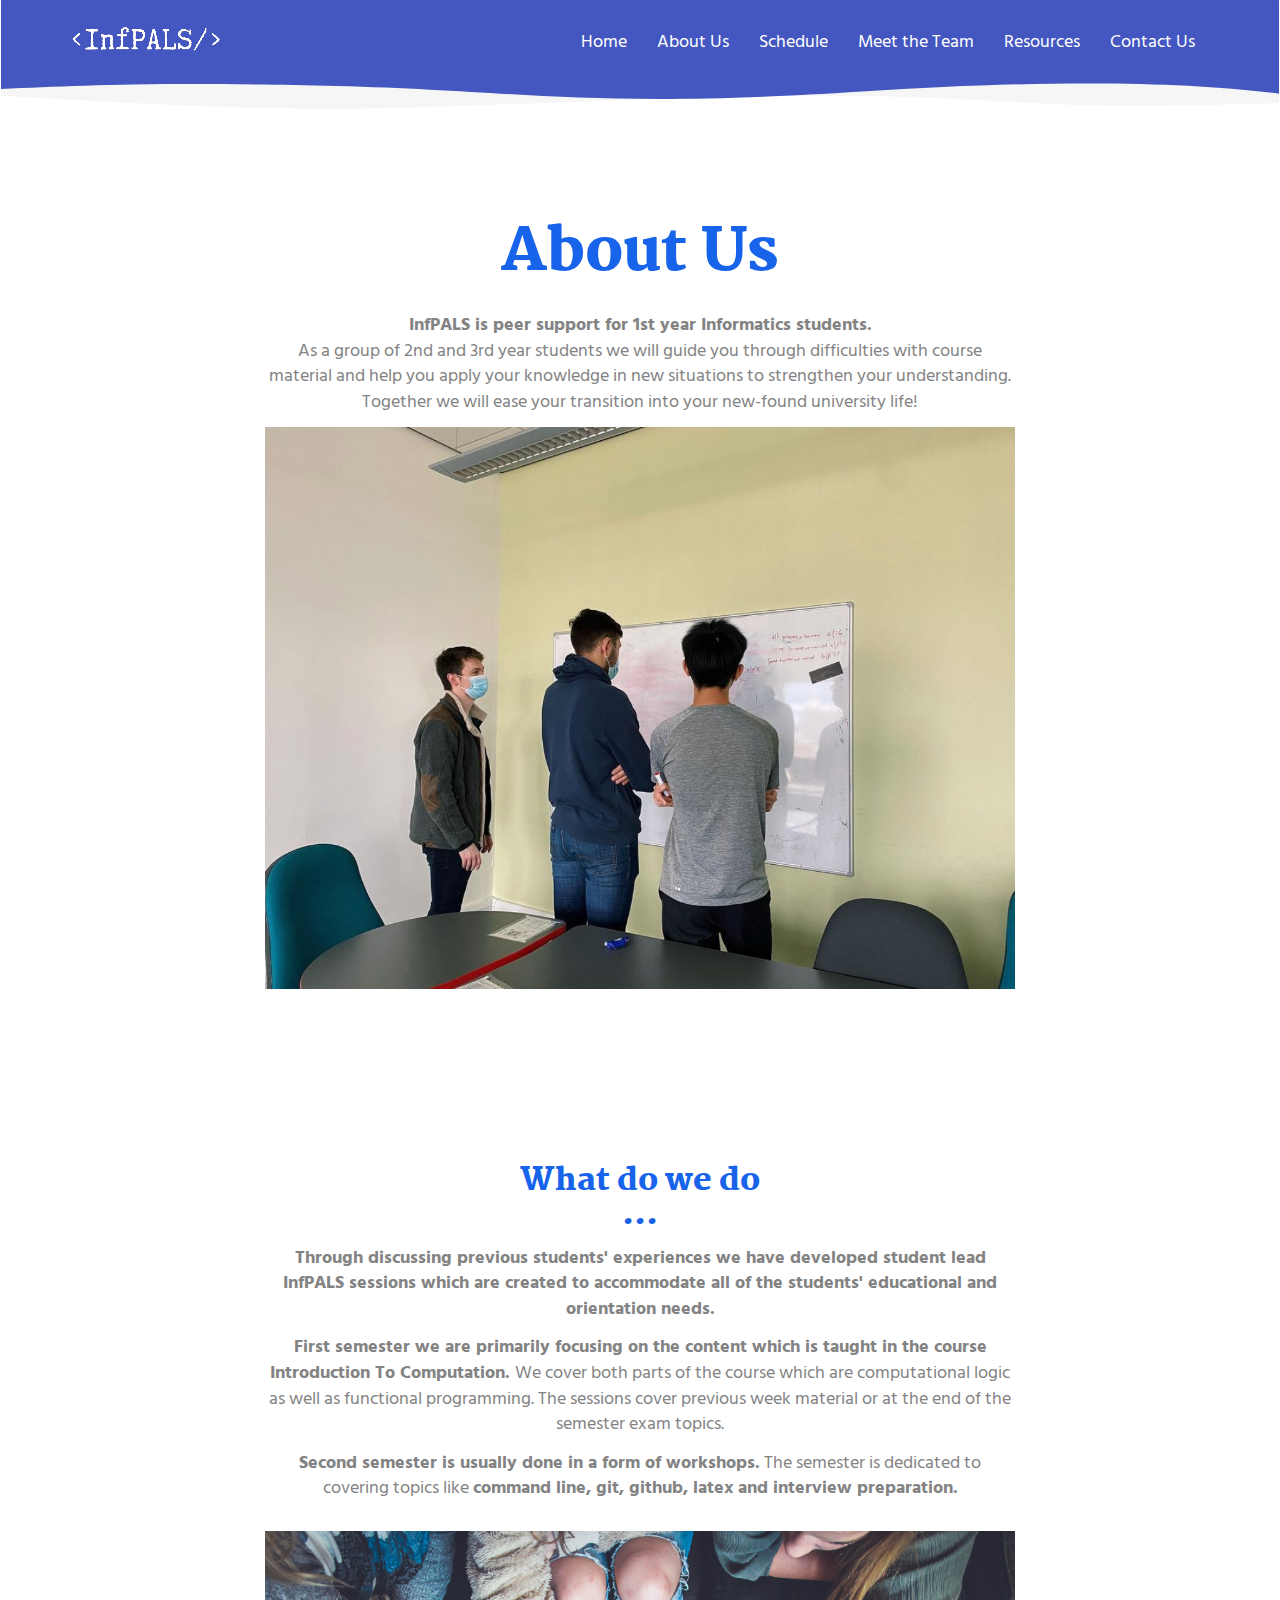
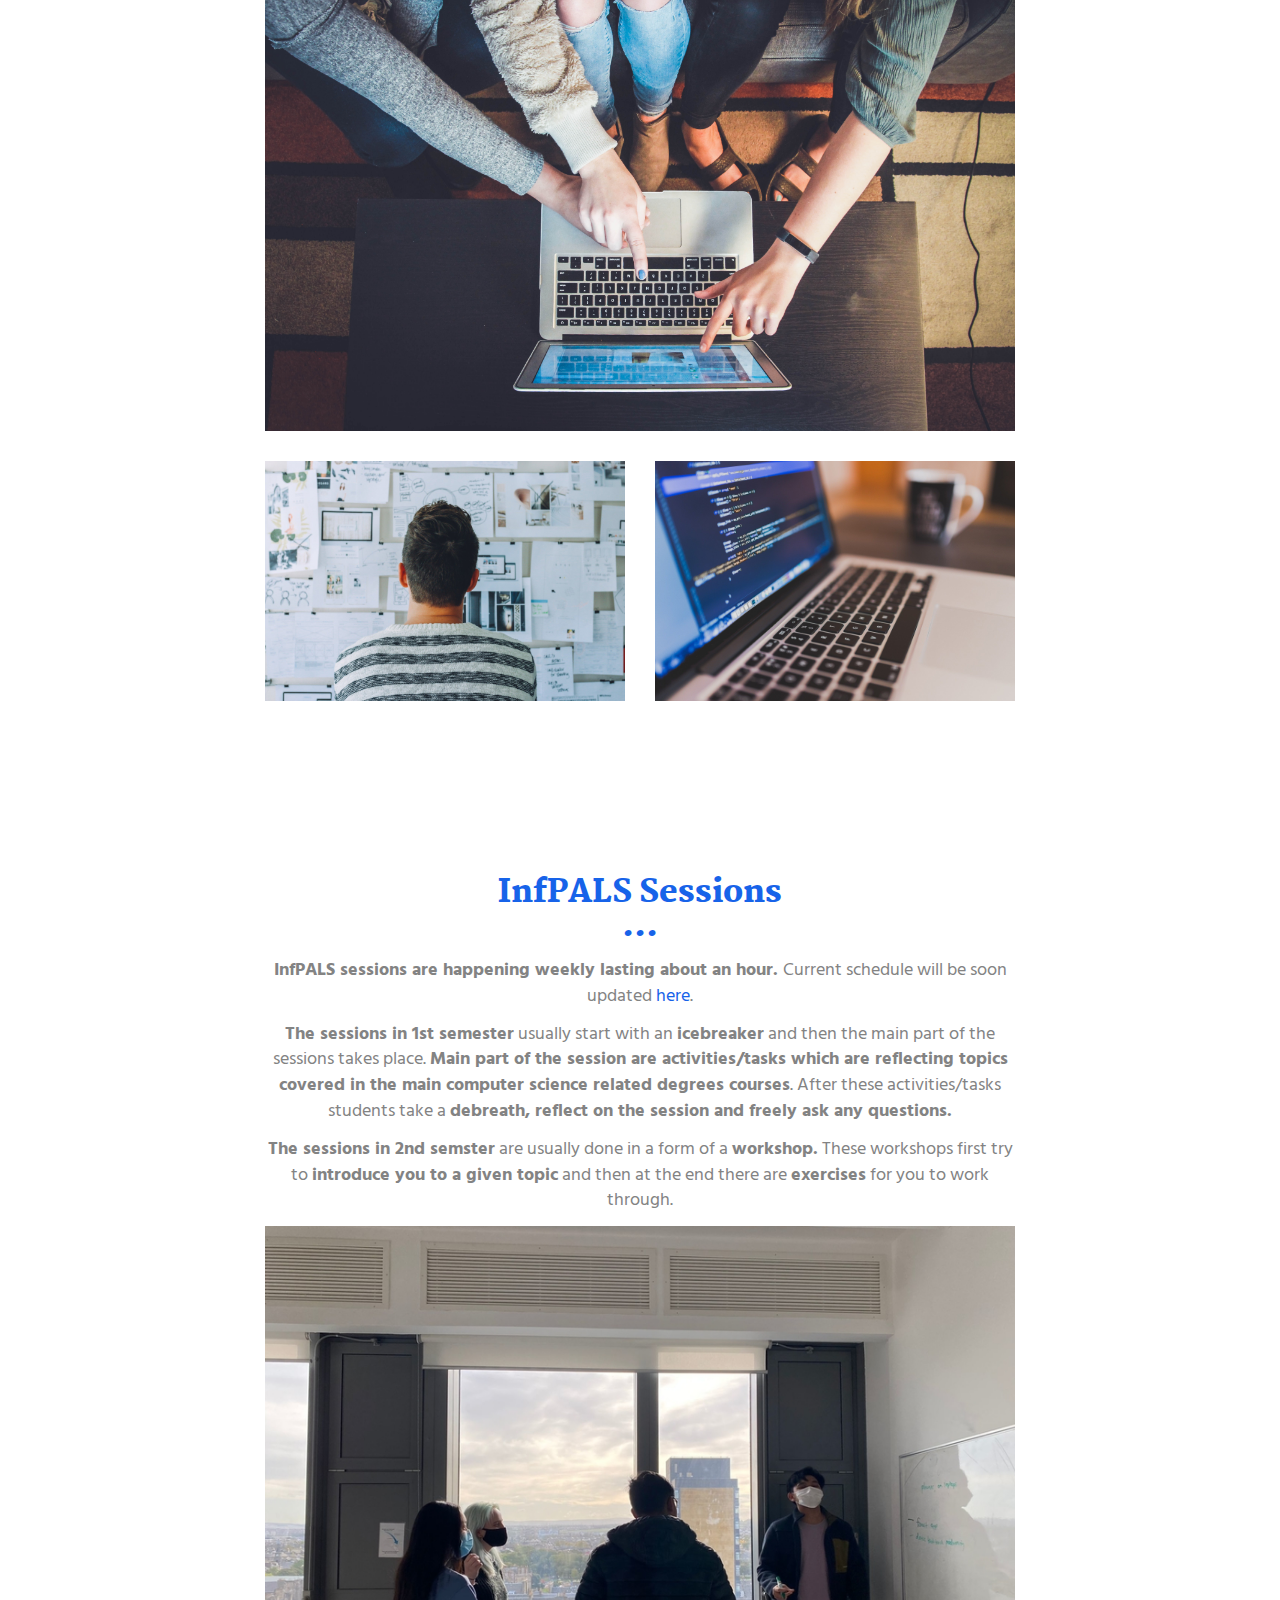
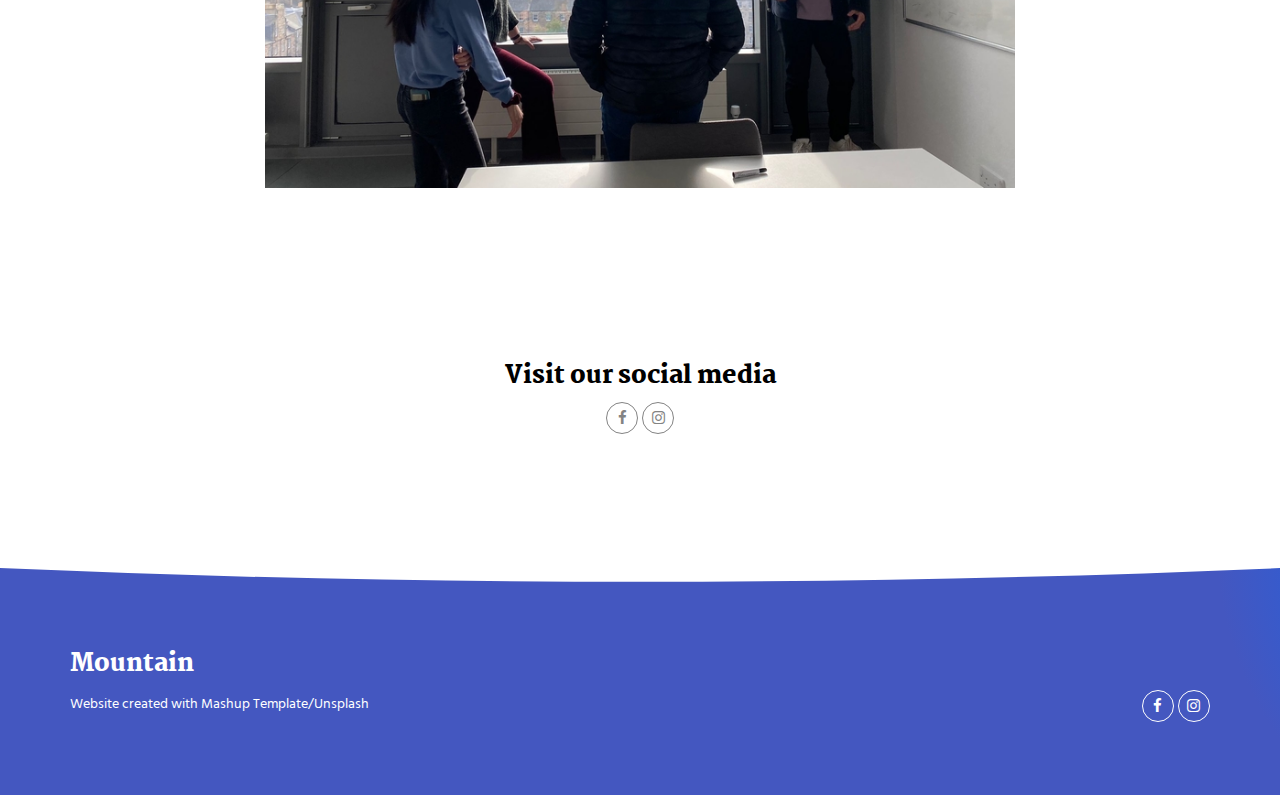
==== commit 890f1b55: "update index, about us and schedule for semester 2" ====
--- a/about_us.html
+++ b/about_us.html
@@ -59,7 +59,7 @@
         <div class="col-xs-12 col-md-8 col-md-offset-2">
           <h1 class="text-center">About Us</h1>
           <div class="text-center">
-          <p>InfPALS is peer support for 1st year Informatics students.
+          <p><b>InfPALS is peer support for 1st year Informatics students.</b>
             <br> 
             As a group of 2nd and 3rd year students we will guide you through difficulties with course material and help you apply your knowledge in new situations to strengthen your understanding. Together we will ease your transition into your new-found university life!
           </p>
@@ -80,13 +80,13 @@
           <div class="section-container-spacer">
             <div class="text-center">
             <p>
-              Through discussing previous students' experiences we have developed student lead InfPALS sessions which are created to accommodate all of the students' educational and orientation needs. 
+              <b>Through discussing previous students' experiences we have developed student lead InfPALS sessions which are created to accommodate all of the students' educational and orientation needs.</b>
             </p>
             <p>
-              First semester we are primarily focusing on the content which is taught in the course Introduction To Computation. We cover both parts of the course which are computational logic as well as functional programming. The sessions cover previous week material or at the end of the semester exam topics.
+              <b>First semester we are primarily focusing on the content which is taught in the course Introduction To Computation. </b> We cover both parts of the course which are computational logic as well as functional programming. The sessions cover previous week material or at the end of the semester exam topics.
             </p>
             <p>
-              Second semester is usually split into two parts. In the first half of the semester the sessions are focused on the topics covered in Object Oriented Programming The second half of the semester is dedicated to covering topics like interview preparation, git and github and latex.
+              <b>Second semester is usually done in a form of workshops.</b> The semester is dedicated to covering topics like <b>command line, git, github, latex and interview preparation.</b>
             </p>
              </div>  
           </div> 
@@ -114,11 +114,13 @@
           <h2 class="text-center">InfPALS Sessions</h2>
           <div class="text-center">
           <p>
-            InfPALS sessions are happening weekly lasting about an hour. Current schedule can be found <a href="./timetables.html">here</a>
-            <br>.
-          </p>
-          <p>
-            These sessions usually start with an icebreaker then the main part of the sessions takes place. Main part of the session are activities/tasks which are reflecting topics covered in main computer science related degrees courses. After these activities/tasks students take a debreath, reflect on the session and freely ask any questions.
+            <b>InfPALS sessions are happening weekly lasting about an hour. </b> Current schedule will be soon updated <a href="./timetables.html">here</a>.
+          </p>
+          <p>
+           <b>The sessions in 1st semester</b> usually start with an <b>icebreaker</b> and then the main part of the sessions takes place. <b>Main part of the session are activities/tasks which are reflecting topics covered in the main computer science related degrees courses</b>. After these activities/tasks students take a <b>debreath, reflect on the session and freely ask any questions.</b>
+          </p>
+          <p>
+            <b>The sessions in 2nd semster</b> are usually done in a form of a <b>workshop.</b> These workshops first try to <b>introduce you to a given topic</b> and then at the end there are <b>exercises</b> for you to work through.
           </p>
            </div>
           <div class="section-container-spacer">
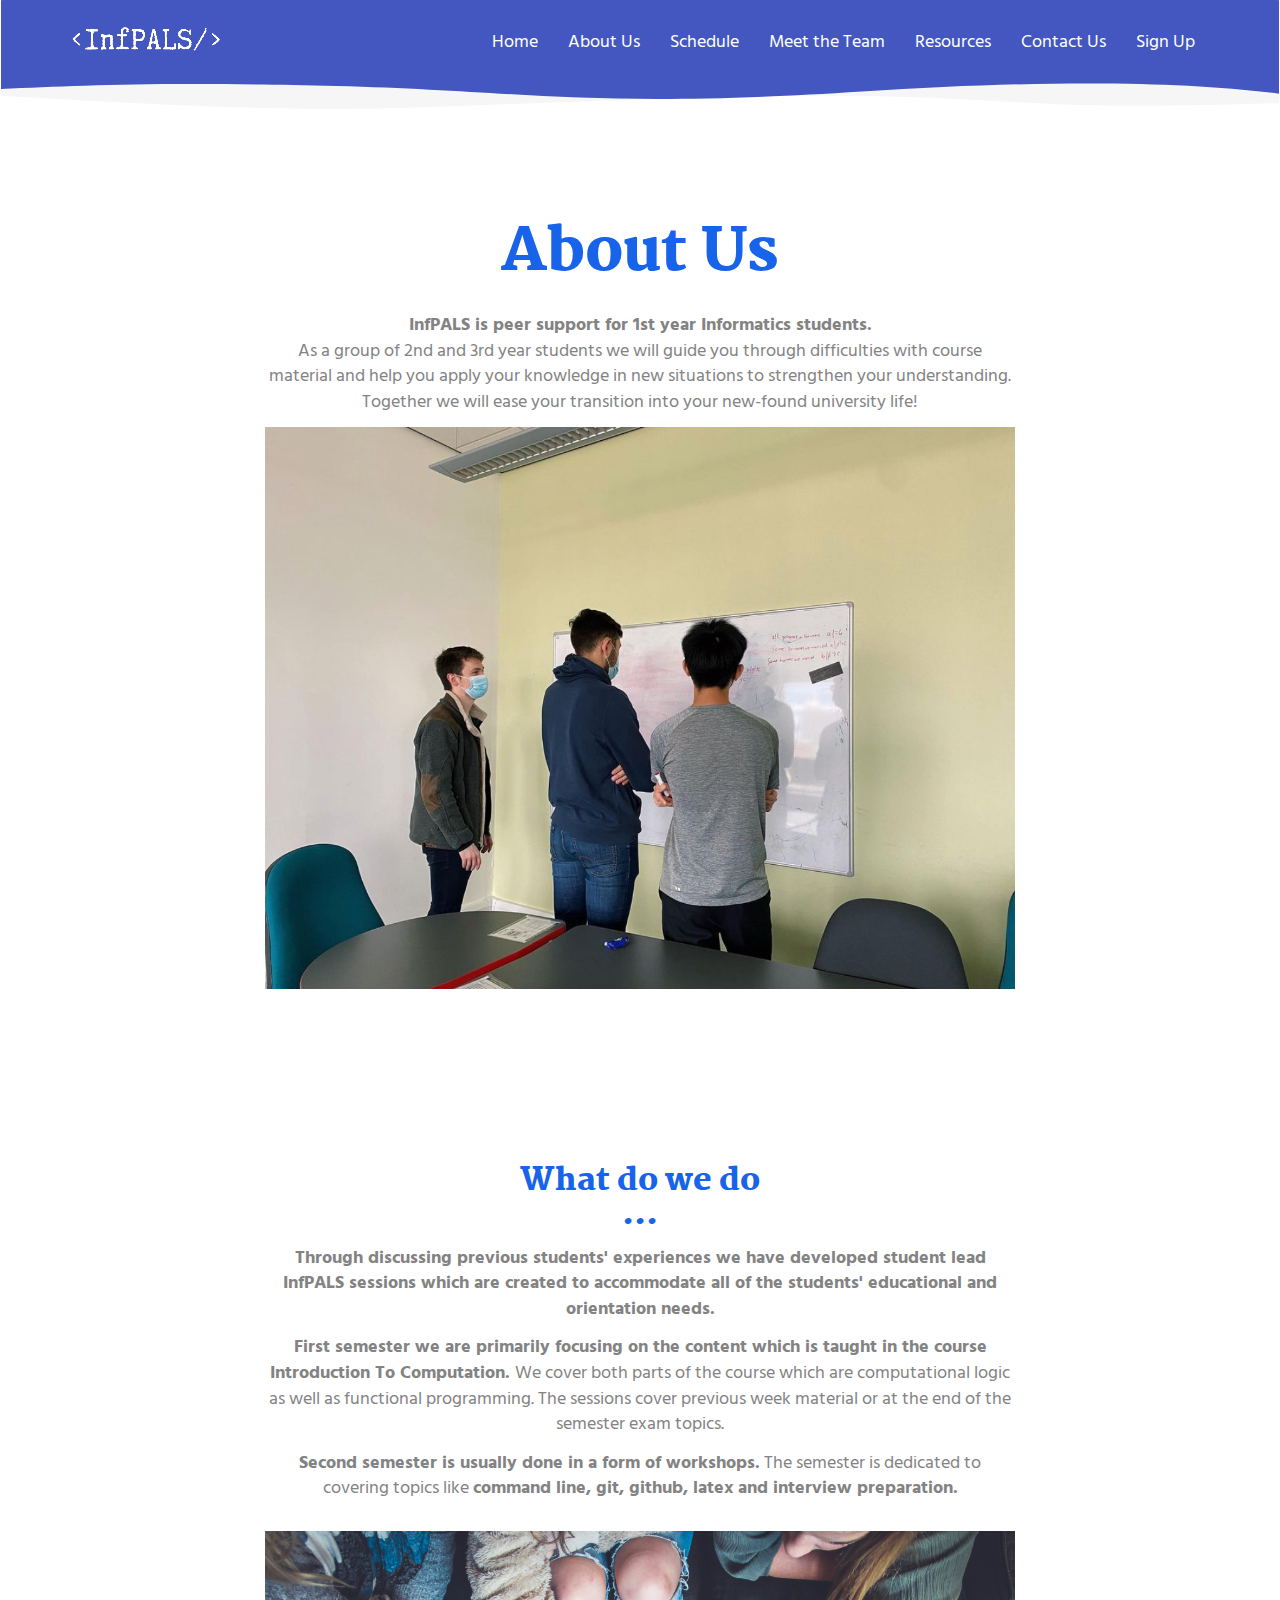
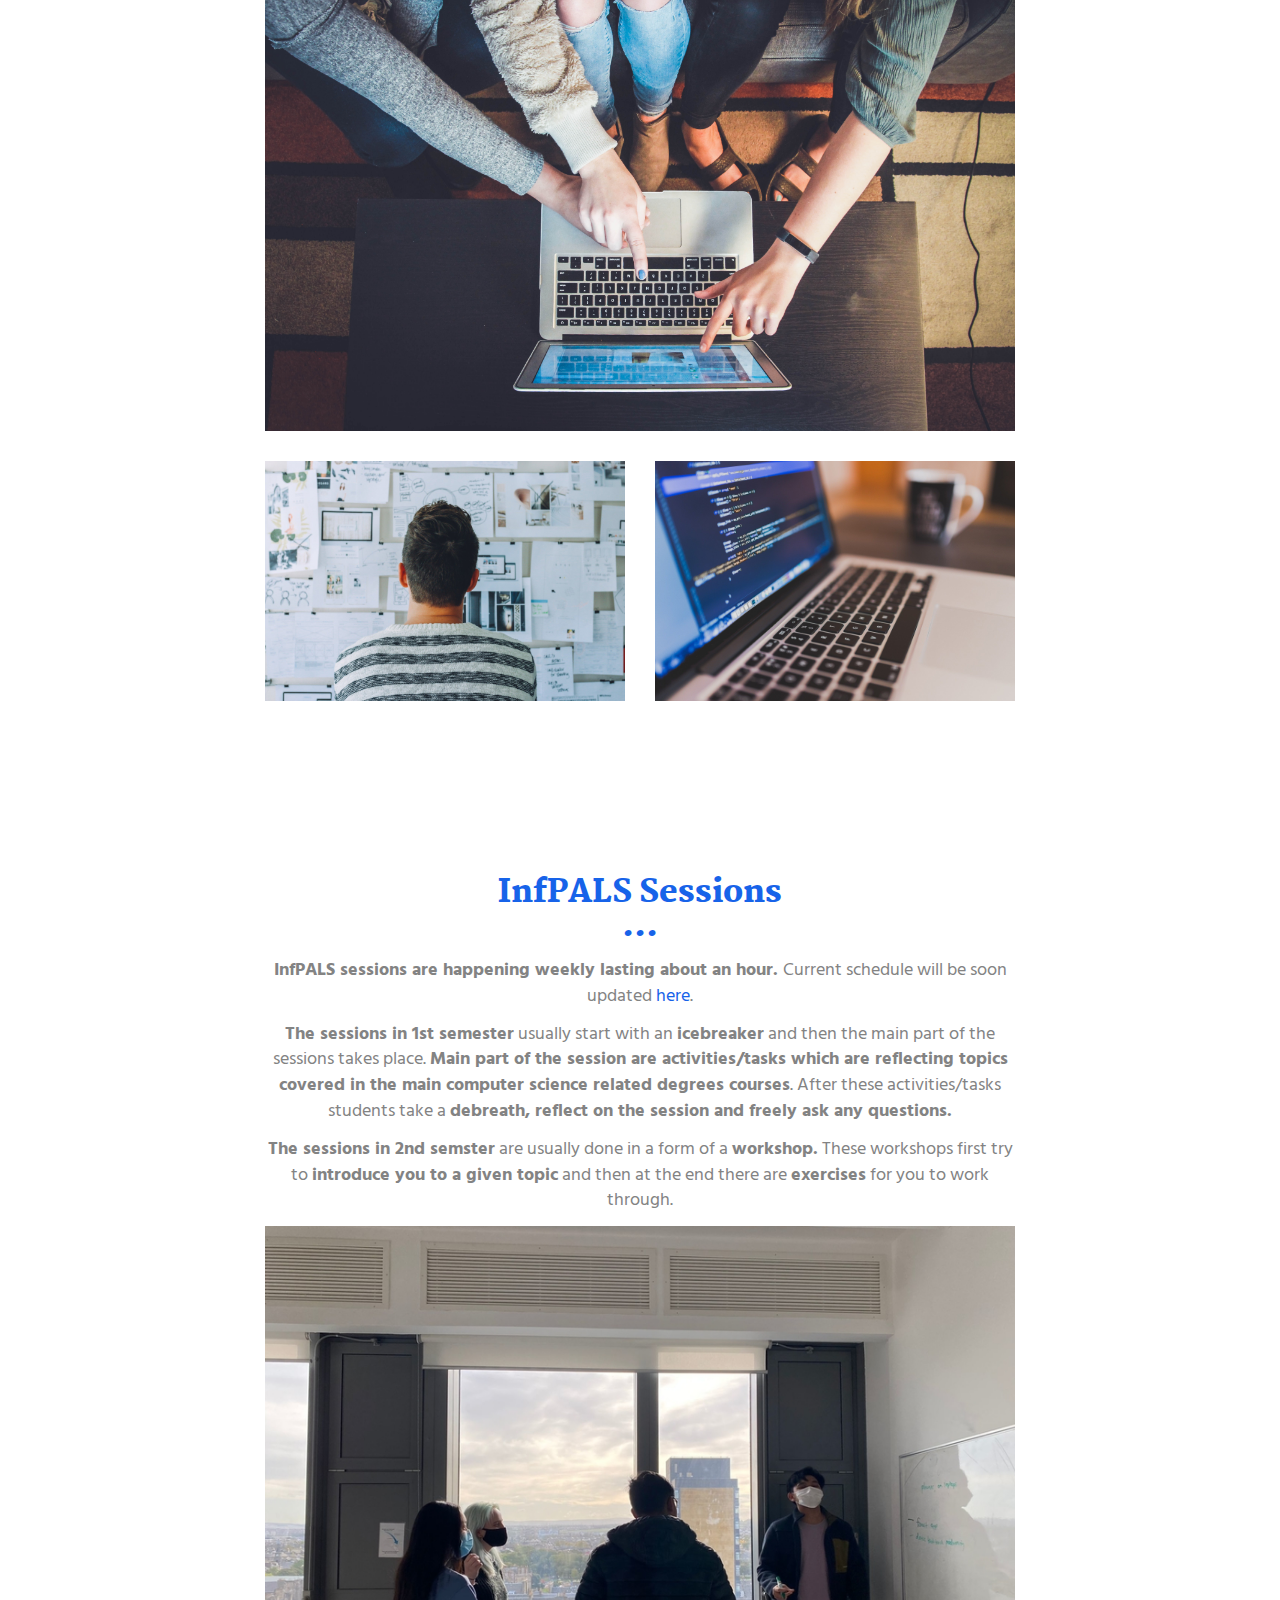
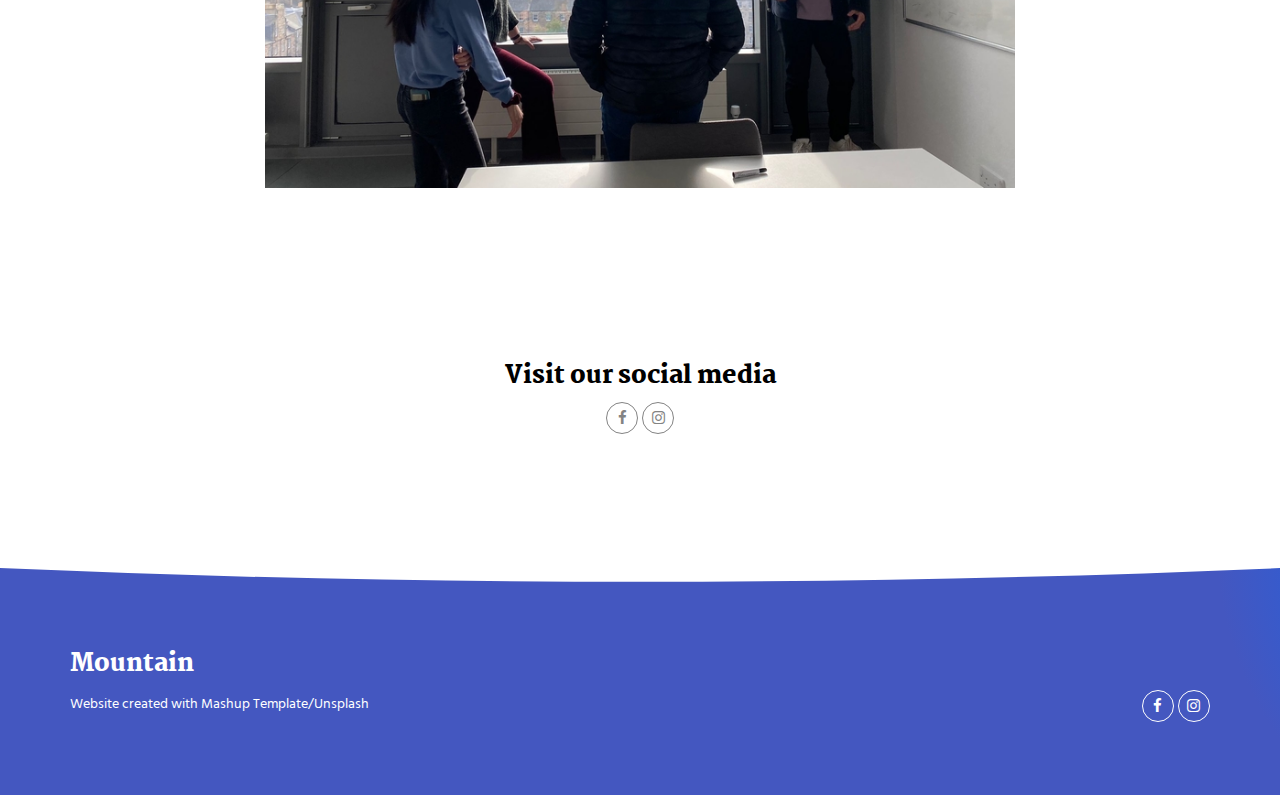
==== commit 3a20f816: "add link to sign up page in navigation bar" ====
--- a/about_us.html
+++ b/about_us.html
@@ -47,6 +47,7 @@
           <li><a href="./meet_the_team.html" title="">Meet the Team</a></li>
           <li><a href="./recources.html" title="">Resources</a></li>
           <li><a href="./contact_us.html" title="">Contact Us</a></li>
+          <li><a href="./sign_up.html" title="">Sign Up</a></li>
         </ul>
       </div> 
     </div>
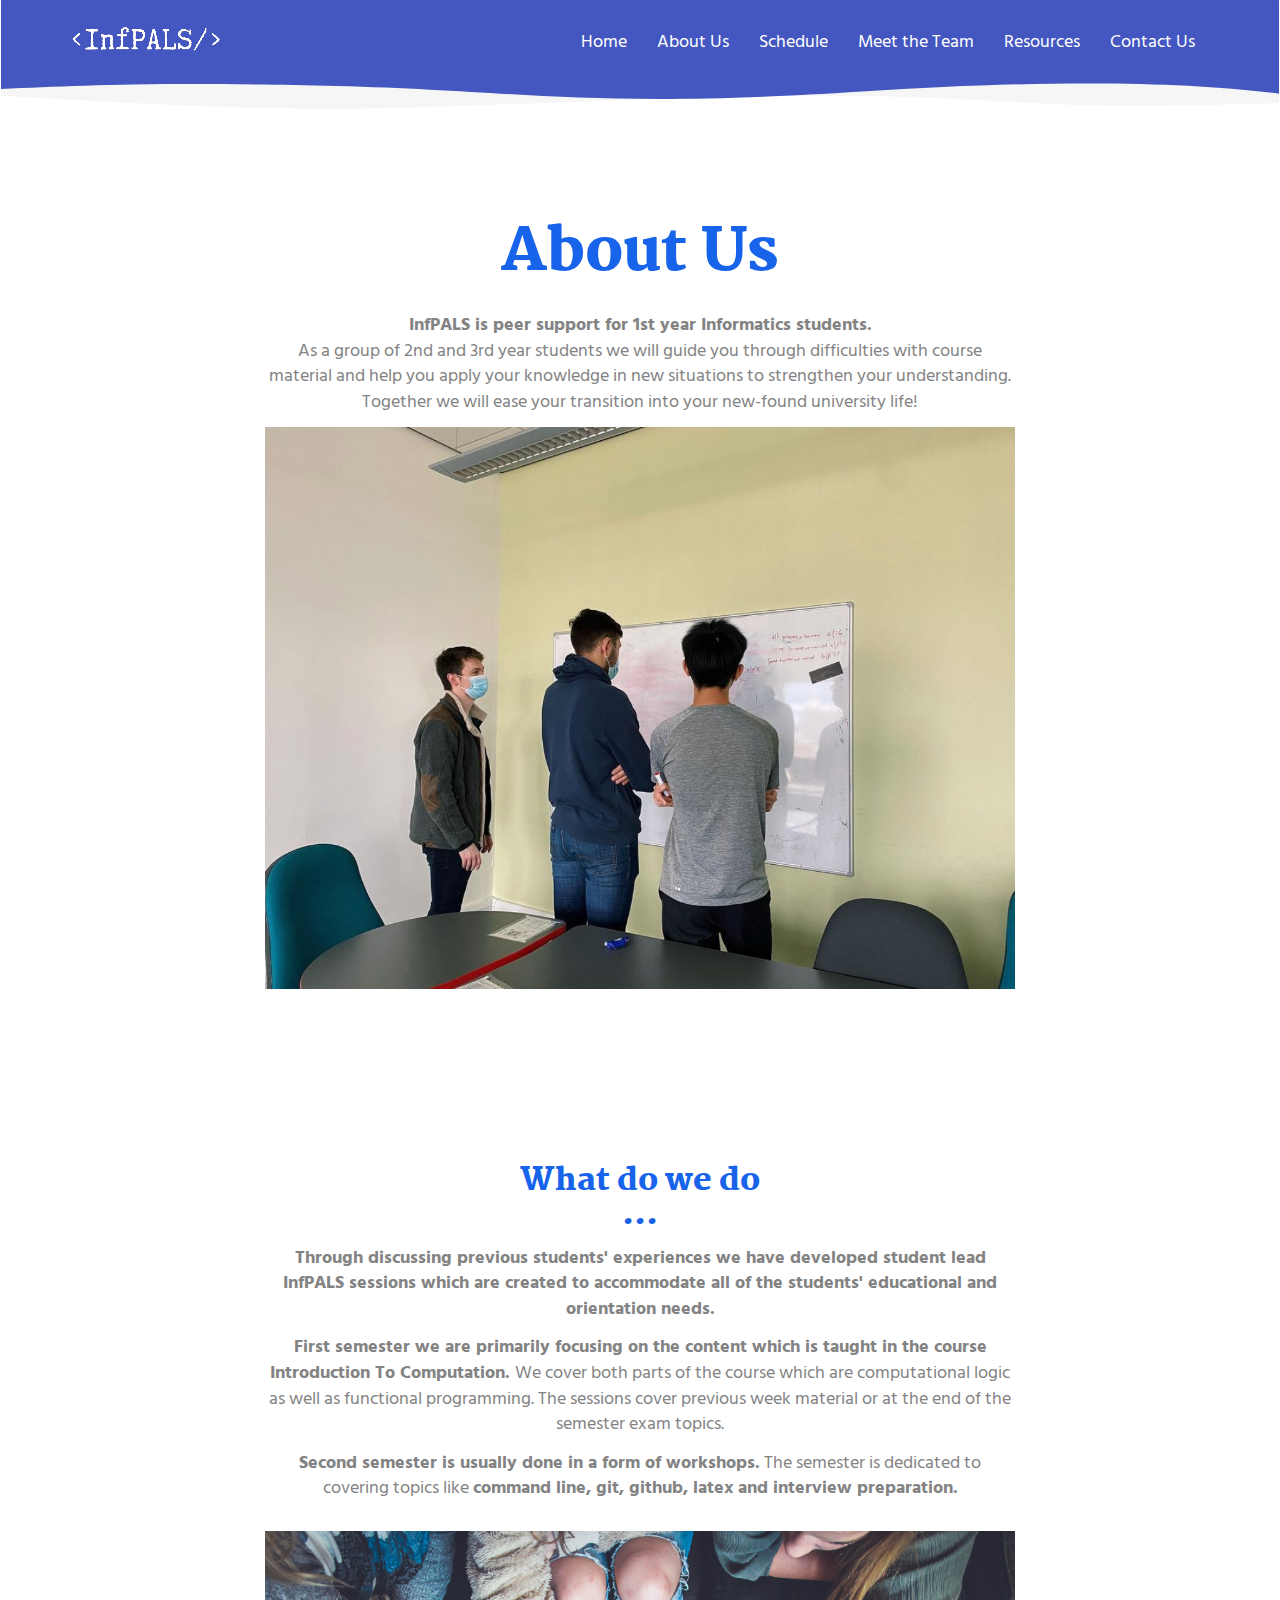
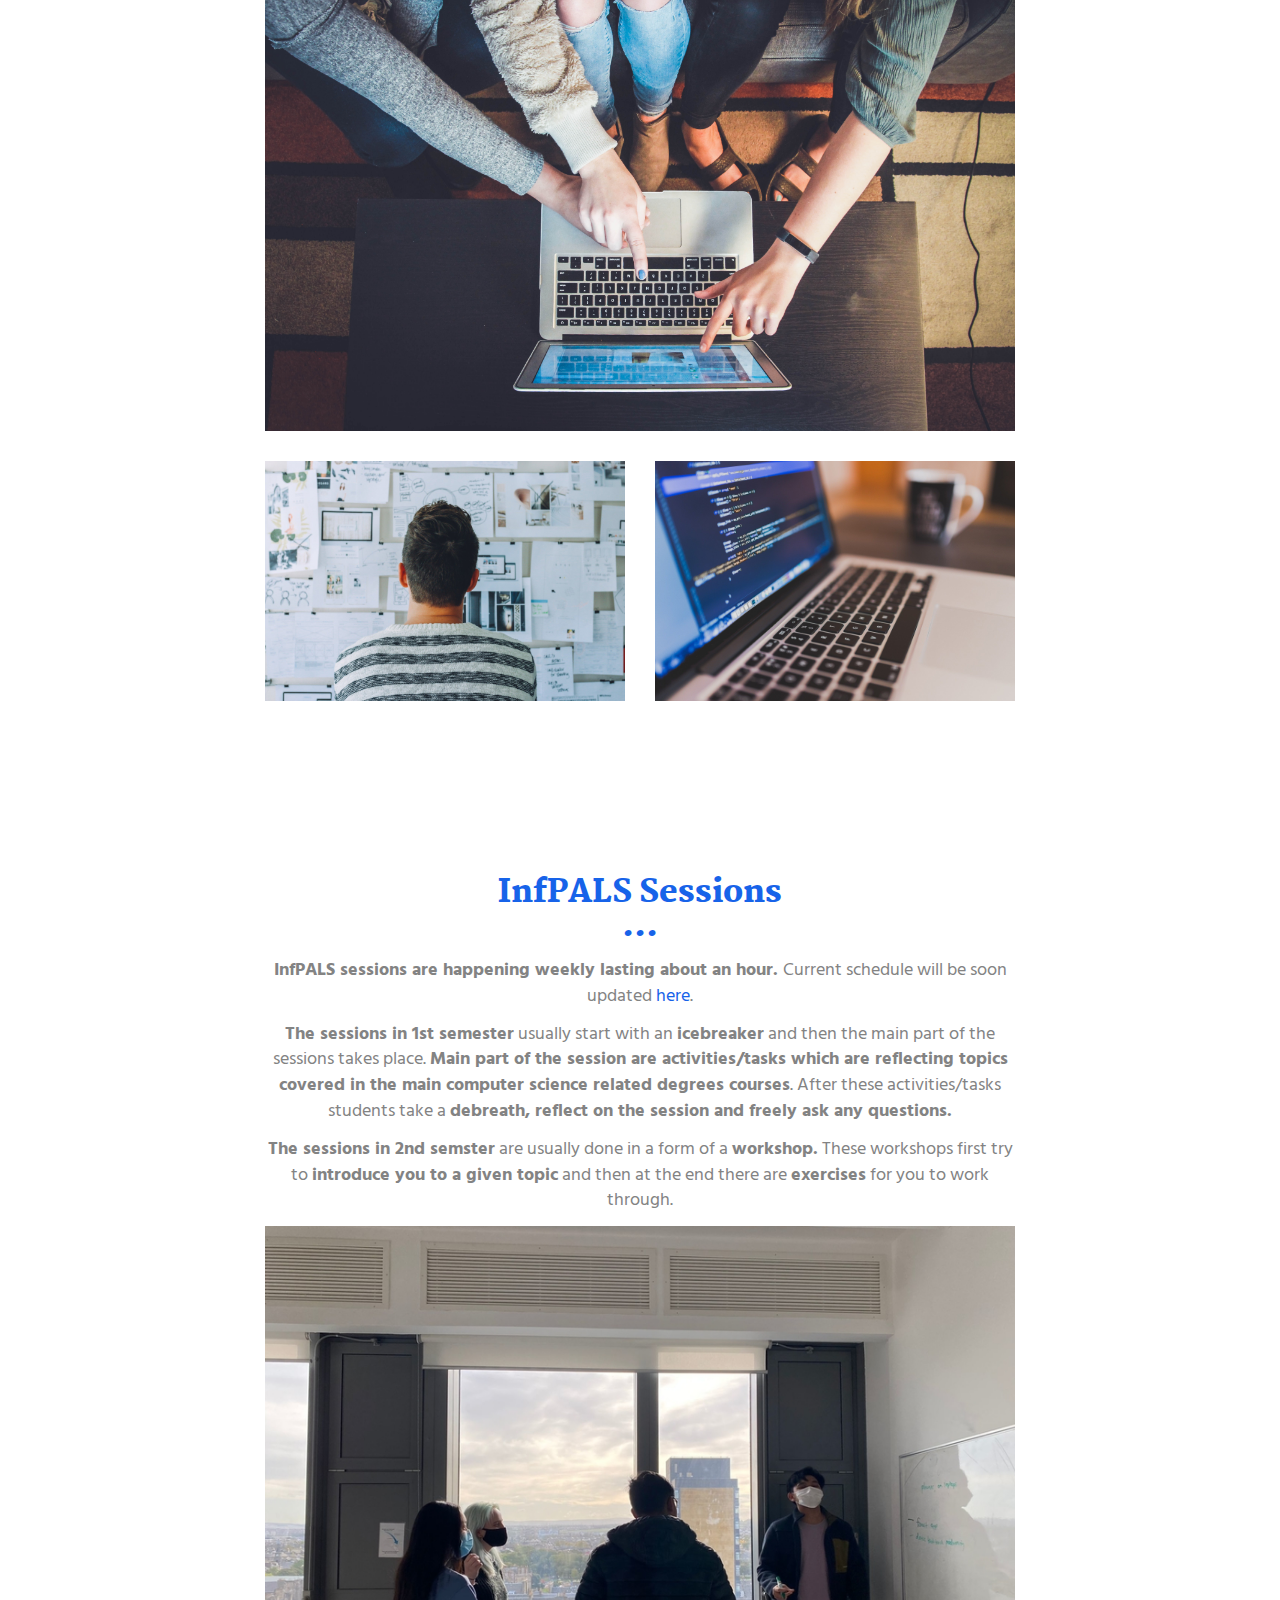
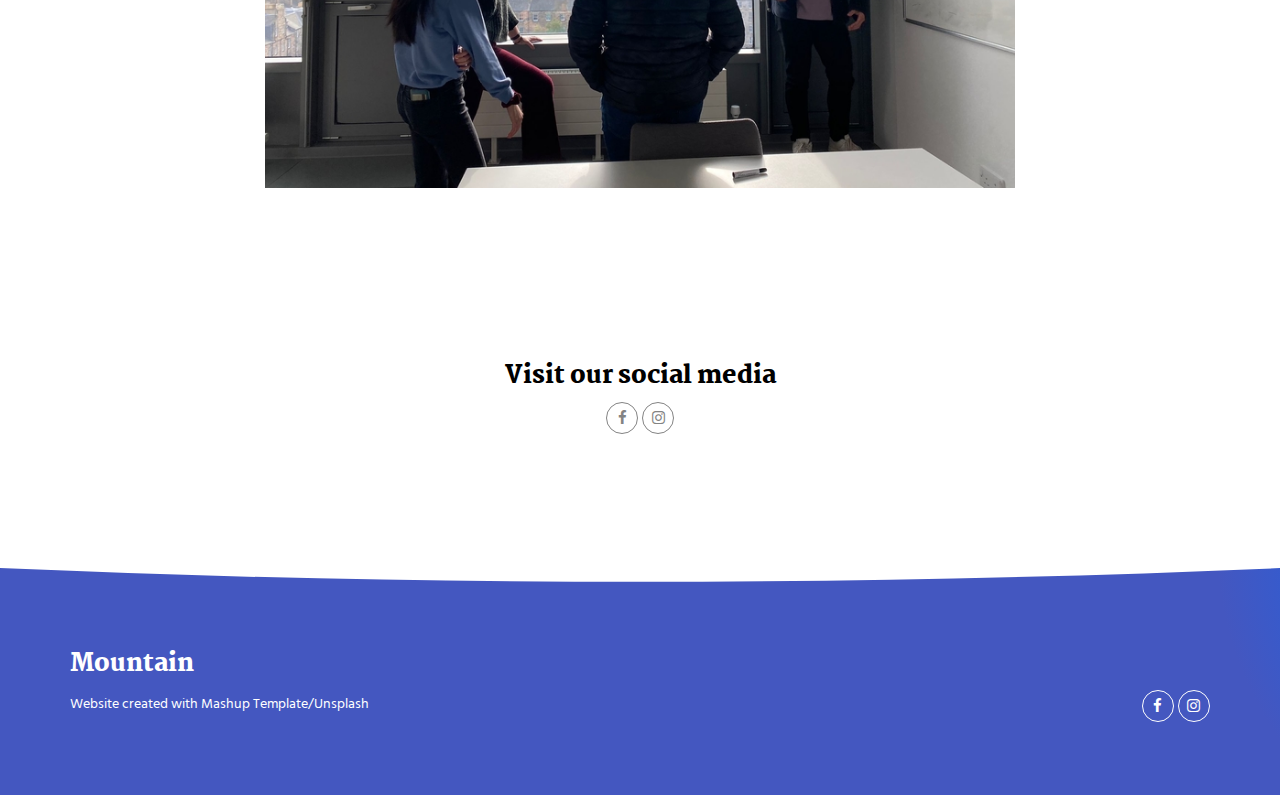
==== commit 81a0484c: "update instagram link" ====
--- a/about_us.html
+++ b/about_us.html
@@ -47,7 +47,6 @@
           <li><a href="./meet_the_team.html" title="">Meet the Team</a></li>
           <li><a href="./recources.html" title="">Resources</a></li>
           <li><a href="./contact_us.html" title="">Contact Us</a></li>
-          <li><a href="./sign_up.html" title="">Sign Up</a></li>
         </ul>
       </div> 
     </div>
@@ -142,7 +141,7 @@
             <a href="https://www.facebook.com/infpalsedi/" class="social-round-icon fa-icon" title="" target=”_blank”>
               <i class="fa fa-facebook" aria-hidden="true"></i>
             </a>
-            <a href="https://www.instagram.com/infpals/?hl=sk" class="social-round-icon fa-icon" title=""target=”_blank”>
+            <a href="https://www.instagram.com/infpals/" class="social-round-icon fa-icon" title=""target=”_blank”>
               <i class="fa fa-instagram" aria-hidden="true"></i>
             </a>
           </p>
@@ -170,7 +169,7 @@
               <a href="https://www.facebook.com/infpalsedi/" class="social-round-icon white-round-icon fa-icon" title="" target=”_blank”>
               <i class="fa fa-facebook" aria-hidden="true"></i>
             </a>
-            <a href="https://www.instagram.com/infpals/?hl=sk" class="social-round-icon white-round-icon fa-icon" title=""target=”_blank”>
+            <a href="https://www.instagram.com/infpals/" class="social-round-icon white-round-icon fa-icon" title=""target=”_blank”>
               <i class="fa fa-instagram" aria-hidden="true"></i>
             </a>
           </div>
--- a/main.550dcf66.css
+++ b/main.550dcf66.css
@@ -5,5 +5,32 @@
  */
 /*! normalize.css v3.0.3 | MIT License | github.com/necolas/normalize.css */html{font-family:sans-serif;-ms-text-size-adjust:100%;-webkit-text-size-adjust:100%}body{margin:0}article,aside,details,figcaption,figure,footer,header,hgroup,main,menu,nav,section,summary{display:block}audio,canvas,progress,video{display:inline-block;vertical-align:baseline}audio:not([controls]){display:none;height:0}[hidden],template{display:none}a{background-color:transparent}a:active,a:hover{outline:0}abbr[title]{border-bottom:1px dotted}b,strong{font-weight:700}dfn{font-style:italic}h1{font-size:2em;margin:.67em 0}mark{background:#000;color:#000}small{font-size:80%}sub,sup{font-size:75%;line-height:0;position:relative;vertical-align:baseline}sup{top:-.5em}sub{bottom:-.25em}img{border:0}svg:not(:root){overflow:hidden}figure{margin:1em 40px}hr{box-sizing:content-box;height:0}pre{overflow:auto}code,kbd,pre,samp{font-family:monospace,monospace;font-size:1em}button,input,optgroup,select,textarea{color:inherit;font:inherit;margin:0}button{overflow:visible}button,select{text-transform:none}button,html input[type=button],input[type=reset],input[type=submit]{-webkit-appearance:button;cursor:pointer}button[disabled],html input[disabled]{cursor:default}button::-moz-focus-inner,input::-moz-focus-inner{border:0;padding:0}input{line-height:normal}input[type=checkbox],input[type=radio]{box-sizing:border-box;padding:0}input[type=number]::-webkit-inner-spin-button,input[type=number]::-webkit-outer-spin-button{height:auto}input[type=search]{-webkit-appearance:textfield;box-sizing:content-box}input[type=search]::-webkit-search-cancel-button,input[type=search]::-webkit-search-decoration{-webkit-appearance:none}fieldset{border:1px solid silver;margin:0 2px;padding:.35em .625em .75em}textarea{overflow:auto}optgroup{font-weight:700}table{border-collapse:collapse;border-spacing:0}td,th{padding:0}
 
+.image-cta{
+    display: block;
+    margin-top: none;
+    margin-left: auto;
+    margin-right: auto;
+    width: 50%;
+}
+
+.section-container-spacer .message {
+  text-align: center;
+  font-size: 135%;
+  font-weight: bold;
+  border-radius: 25px;
+  border: 3px solid #2a52be;
+  padding: 20px;
+  width: 500px;
+  margin-left: 330px;
+  text-decoration: none;
+  color: #2a52be;
+}
+
+.section-container-spacer .message:hover {
+  text-decoration: none;
+  background-color: #2a52be;
+  color: white;
+}
+
 /*! Source: https://github.com/h5bp/html5-boilerplate/blob/master/src/css/main.css */@media print{*,:after,:before{background:transparent!important;color:#000!important;box-shadow:none!important;text-shadow:none!important}a,a:visited{text-decoration:underline}a[href]:after{content:" (" attr(href) ")"}abbr[title]:after{content:" (" attr(title) ")"}a[href^="#"]:after,a[href^="javascript:"]:after{content:""}blockquote,pre{border:1px solid #999;page-break-inside:avoid}thead{display:table-header-group}img,tr{page-break-inside:avoid}img{max-width:100%!important}h2,h3,p{orphans:3;widows:3}h2,h3{page-break-after:avoid}.navbar{display:none}.btn>.caret,.dropup>.btn>.caret{border-top-color:#000!important}.label{border:1px solid #000}.table{border-collapse:collapse!important}.table td,.table th{background-color:#fff!important}.table-bordered td,.table-bordered th{border:1px solid #ddd!important}}*,:after,:before{-webkit-box-sizing:border-box;-moz-box-sizing:border-box;box-sizing:border-box}html{font-size:10px;-webkit-tap-highlight-color:transparent}body{font-family:Hind Siliguri,Helvetica,Arial,sans-serif;font-size:18px;line-height:1.42857;color:#838383;background-color:#fff}button,input,select,textarea{font-family:inherit;font-size:inherit;line-height:inherit}a{color:#1763e9;text-decoration:none}a:focus,a:hover{color:#1045a4;text-decoration:underline}a:focus{outline:5px auto -webkit-focus-ring-color;outline-offset:-2px}figure{margin:0}img{vertical-align:middle}.img-responsive{display:block;max-width:100%;height:auto}.img-rounded{border-radius:4px}.img-thumbnail{padding:4px;line-height:1.42857;background-color:#fff;border:1px solid #ddd;border-radius:2px;-webkit-transition:all .2s ease-in-out;-o-transition:all .2s ease-in-out;transition:all .2s ease-in-out;display:inline-block;max-width:100%;height:auto}.img-circle{border-radius:50%}hr{margin-top:25px;margin-bottom:25px;border:0;border-top:1px solid #eee}.sr-only{position:absolute;width:1px;height:1px;margin:-1px;padding:0;overflow:hidden;clip:rect(0,0,0,0);border:0}.sr-only-focusable:active,.sr-only-focusable:focus{position:static;width:auto;height:auto;margin:0;overflow:visible;clip:auto}[role=button]{cursor:pointer}.h1,.h2,.h3,.h4,.h5,.h6,h1,h2,h3,h4,h5,h6{font-family:Martel,Times New Roman,Times,serif;font-weight:900;line-height:1.1;color:#1763e9}.h1 .small,.h1 small,.h2 .small,.h2 small,.h3 .small,.h3 small,.h4 .small,.h4 small,.h5 .small,.h5 small,.h6 .small,.h6 small,h1 .small,h1 small,h2 .small,h2 small,h3 .small,h3 small,h4 .small,h4 small,h5 .small,h5 small,h6 .small,h6 small{font-weight:400;line-height:1;color:#777}.h1,.h2,.h3,h1,h2,h3{margin-top:25px;margin-bottom:12.5px}.h1 .small,.h1 small,.h2 .small,.h2 small,.h3 .small,.h3 small,h1 .small,h1 small,h2 .small,h2 small,h3 .small,h3 small{font-size:65%}.h4,.h5,.h6,h4,h5,h6{margin-top:12.5px;margin-bottom:12.5px}.h4 .small,.h4 small,.h5 .small,.h5 small,.h6 .small,.h6 small,h4 .small,h4 small,h5 .small,h5 small,h6 .small,h6 small{font-size:75%}.h1,h1{font-size:59px}.h2,h2{font-size:31px}.h3,h3{font-size:24px}.h4,.h5,h4,h5{font-size:18px}.h6,h6{font-size:16px}p{margin:0 0 12.5px}.lead{margin-bottom:25px;font-size:20px;font-weight:300;line-height:1.4}@media (min-width:768px){.lead{font-size:27px}}.small,small{font-size:77%}.mark,mark{background-color:#fcf8e3;padding:.2em}.text-left{text-align:left}.text-right{text-align:right}.text-center{text-align:center}.text-justify{text-align:justify}.text-nowrap{white-space:nowrap}.text-lowercase{text-transform:lowercase}.initialism,.text-uppercase{text-transform:uppercase}.text-capitalize{text-transform:capitalize}.text-muted{color:#777}.text-primary{color:#1763e9}a.text-primary:focus,a.text-primary:hover{color:#124fbb}.text-success{color:#fff}a.text-success:focus,a.text-success:hover{color:#e6e6e6}.text-info{color:#31708f}a.text-info:focus,a.text-info:hover{color:#245269}.text-warning{color:#8a6d3b}a.text-warning:focus,a.text-warning:hover{color:#66512c}.text-danger{color:#fff}a.text-danger:focus,a.text-danger:hover{color:#e6e6e6}.bg-primary{color:#fff;background-color:#1763e9}a.bg-primary:focus,a.bg-primary:hover{background-color:#124fbb}.bg-success{background-color:#08005f}a.bg-success:focus,a.bg-success:hover{background-color:#04002c}.bg-info{background-color:#d9edf7}a.bg-info:focus,a.bg-info:hover{background-color:#afd9ee}.bg-warning{background-color:#fcf8e3}a.bg-warning:focus,a.bg-warning:hover{background-color:#f7ecb5}.bg-danger{background-color:#ca044b}a.bg-danger:focus,a.bg-danger:hover{background-color:#980338}.page-header{padding-bottom:11.5px;margin:50px 0 25px;border-bottom:1px solid #eee}ol,ul{margin-top:0;margin-bottom:12.5px}ol ol,ol ul,ul ol,ul ul{margin-bottom:0}.list-inline,.list-unstyled{padding-left:0;list-style:none}.list-inline{margin-left:-5px}.list-inline>li{display:inline-block;padding-left:5px;padding-right:5px}dl{margin-top:0;margin-bottom:25px}dd,dt{line-height:1.42857}dt{font-weight:700}dd{margin-left:0}.dl-horizontal dd:after,.dl-horizontal dd:before{content:" ";display:table}.dl-horizontal dd:after{clear:both}@media (min-width:768px){.dl-horizontal dt{float:left;width:160px;clear:left;text-align:right;overflow:hidden;text-overflow:ellipsis;white-space:nowrap}.dl-horizontal dd{margin-left:180px}}abbr[data-original-title],abbr[title]{cursor:help;border-bottom:1px dotted #777}.initialism{font-size:90%}blockquote{padding:12.5px 25px;margin:0 0 25px;font-size:22.5px;border-left:5px solid #eee}blockquote ol:last-child,blockquote p:last-child,blockquote ul:last-child{margin-bottom:0}blockquote .small,blockquote footer,blockquote small{display:block;font-size:80%;line-height:1.42857;color:#777}blockquote .small:before,blockquote footer:before,blockquote small:before{content:"\2014   \A0"}.blockquote-reverse,blockquote.pull-right{padding-right:15px;padding-left:0;border-right:5px solid #eee;border-left:0;text-align:right}.blockquote-reverse .small:before,.blockquote-reverse footer:before,.blockquote-reverse small:before,blockquote.pull-right .small:before,blockquote.pull-right footer:before,blockquote.pull-right small:before{content:""}.blockquote-reverse .small:after,.blockquote-reverse footer:after,.blockquote-reverse small:after,blockquote.pull-right .small:after,blockquote.pull-right footer:after,blockquote.pull-right small:after{content:"\A0   \2014"}address{margin-bottom:25px;font-style:normal;line-height:1.42857}code,kbd,pre,samp{font-family:Menlo,Monaco,Consolas,Courier New,monospace}code{color:#c7254e;background-color:#f9f2f4}code,kbd{padding:2px 4px;font-size:90%;border-radius:2px}kbd{color:#fff;background-color:#333;box-shadow:inset 0 -1px 0 rgba(0,0,0,.25)}kbd kbd{padding:0;font-size:100%;font-weight:700;box-shadow:none}pre{display:block;padding:12px;margin:0 0 12.5px;font-size:17px;line-height:1.42857;word-break:break-all;word-wrap:break-word;color:#333;background-color:#f5f5f5;border:1px solid #ccc;border-radius:2px}pre code{padding:0;font-size:inherit;color:inherit;white-space:pre-wrap;background-color:transparent;border-radius:0}.pre-scrollable{max-height:340px;overflow-y:scroll}.container{margin-right:auto;margin-left:auto;padding-left:15px;padding-right:15px}.container:after,.container:before{content:" ";display:table}.container:after{clear:both}@media (min-width:768px){.container{width:750px}}@media (min-width:992px){.container{width:970px}}@media (min-width:1200px){.container{width:1170px}}.container-fluid{margin-right:auto;margin-left:auto;padding-left:15px;padding-right:15px}.container-fluid:after,.container-fluid:before{content:" ";display:table}.container-fluid:after{clear:both}.row{margin-left:-15px;margin-right:-15px}.row:after,.row:before{content:" ";display:table}.row:after{clear:both}.col-lg-1,.col-lg-2,.col-lg-3,.col-lg-4,.col-lg-5,.col-lg-6,.col-lg-7,.col-lg-8,.col-lg-9,.col-lg-10,.col-lg-11,.col-lg-12,.col-md-1,.col-md-2,.col-md-3,.col-md-4,.col-md-5,.col-md-6,.col-md-7,.col-md-8,.col-md-9,.col-md-10,.col-md-11,.col-md-12,.col-sm-1,.col-sm-2,.col-sm-3,.col-sm-4,.col-sm-5,.col-sm-6,.col-sm-7,.col-sm-8,.col-sm-9,.col-sm-10,.col-sm-11,.col-sm-12,.col-xs-1,.col-xs-2,.col-xs-3,.col-xs-4,.col-xs-5,.col-xs-6,.col-xs-7,.col-xs-8,.col-xs-9,.col-xs-10,.col-xs-11,.col-xs-12{position:relative;min-height:1px;padding-left:15px;padding-right:15px}.col-xs-1,.col-xs-2,.col-xs-3,.col-xs-4,.col-xs-5,.col-xs-6,.col-xs-7,.col-xs-8,.col-xs-9,.col-xs-10,.col-xs-11,.col-xs-12{float:left}.col-xs-1{width:8.33333%}.col-xs-2{width:16.66667%}.col-xs-3{width:25%}.col-xs-4{width:33.33333%}.col-xs-5{width:41.66667%}.col-xs-6{width:50%}.col-xs-7{width:58.33333%}.col-xs-8{width:66.66667%}.col-xs-9{width:75%}.col-xs-10{width:83.33333%}.col-xs-11{width:91.66667%}.col-xs-12{width:100%}.col-xs-pull-0{right:auto}.col-xs-pull-1{right:8.33333%}.col-xs-pull-2{right:16.66667%}.col-xs-pull-3{right:25%}.col-xs-pull-4{right:33.33333%}.col-xs-pull-5{right:41.66667%}.col-xs-pull-6{right:50%}.col-xs-pull-7{right:58.33333%}.col-xs-pull-8{right:66.66667%}.col-xs-pull-9{right:75%}.col-xs-pull-10{right:83.33333%}.col-xs-pull-11{right:91.66667%}.col-xs-pull-12{right:100%}.col-xs-push-0{left:auto}.col-xs-push-1{left:8.33333%}.col-xs-push-2{left:16.66667%}.col-xs-push-3{left:25%}.col-xs-push-4{left:33.33333%}.col-xs-push-5{left:41.66667%}.col-xs-push-6{left:50%}.col-xs-push-7{left:58.33333%}.col-xs-push-8{left:66.66667%}.col-xs-push-9{left:75%}.col-xs-push-10{left:83.33333%}.col-xs-push-11{left:91.66667%}.col-xs-push-12{left:100%}.col-xs-offset-0{margin-left:0}.col-xs-offset-1{margin-left:8.33333%}.col-xs-offset-2{margin-left:16.66667%}.col-xs-offset-3{margin-left:25%}.col-xs-offset-4{margin-left:33.33333%}.col-xs-offset-5{margin-left:41.66667%}.col-xs-offset-6{margin-left:50%}.col-xs-offset-7{margin-left:58.33333%}.col-xs-offset-8{margin-left:66.66667%}.col-xs-offset-9{margin-left:75%}.col-xs-offset-10{margin-left:83.33333%}.col-xs-offset-11{margin-left:91.66667%}.col-xs-offset-12{margin-left:100%}@media (min-width:768px){.col-sm-1,.col-sm-2,.col-sm-3,.col-sm-4,.col-sm-5,.col-sm-6,.col-sm-7,.col-sm-8,.col-sm-9,.col-sm-10,.col-sm-11,.col-sm-12{float:left}.col-sm-1{width:8.33333%}.col-sm-2{width:16.66667%}.col-sm-3{width:25%}.col-sm-4{width:33.33333%}.col-sm-5{width:41.66667%}.col-sm-6{width:50%}.col-sm-7{width:58.33333%}.col-sm-8{width:66.66667%}.col-sm-9{width:75%}.col-sm-10{width:83.33333%}.col-sm-11{width:91.66667%}.col-sm-12{width:100%}.col-sm-pull-0{right:auto}.col-sm-pull-1{right:8.33333%}.col-sm-pull-2{right:16.66667%}.col-sm-pull-3{right:25%}.col-sm-pull-4{right:33.33333%}.col-sm-pull-5{right:41.66667%}.col-sm-pull-6{right:50%}.col-sm-pull-7{right:58.33333%}.col-sm-pull-8{right:66.66667%}.col-sm-pull-9{right:75%}.col-sm-pull-10{right:83.33333%}.col-sm-pull-11{right:91.66667%}.col-sm-pull-12{right:100%}.col-sm-push-0{left:auto}.col-sm-push-1{left:8.33333%}.col-sm-push-2{left:16.66667%}.col-sm-push-3{left:25%}.col-sm-push-4{left:33.33333%}.col-sm-push-5{left:41.66667%}.col-sm-push-6{left:50%}.col-sm-push-7{left:58.33333%}.col-sm-push-8{left:66.66667%}.col-sm-push-9{left:75%}.col-sm-push-10{left:83.33333%}.col-sm-push-11{left:91.66667%}.col-sm-push-12{left:100%}.col-sm-offset-0{margin-left:0}.col-sm-offset-1{margin-left:8.33333%}.col-sm-offset-2{margin-left:16.66667%}.col-sm-offset-3{margin-left:25%}.col-sm-offset-4{margin-left:33.33333%}.col-sm-offset-5{margin-left:41.66667%}.col-sm-offset-6{margin-left:50%}.col-sm-offset-7{margin-left:58.33333%}.col-sm-offset-8{margin-left:66.66667%}.col-sm-offset-9{margin-left:75%}.col-sm-offset-10{margin-left:83.33333%}.col-sm-offset-11{margin-left:91.66667%}.col-sm-offset-12{margin-left:100%}}@media (min-width:992px){.col-md-1,.col-md-2,.col-md-3,.col-md-4,.col-md-5,.col-md-6,.col-md-7,.col-md-8,.col-md-9,.col-md-10,.col-md-11,.col-md-12{float:left}.col-md-1{width:8.33333%}.col-md-2{width:16.66667%}.col-md-3{width:25%}.col-md-4{width:33.33333%}.col-md-5{width:41.66667%}.col-md-6{width:50%}.col-md-7{width:58.33333%}.col-md-8{width:66.66667%}.col-md-9{width:75%}.col-md-10{width:83.33333%}.col-md-11{width:91.66667%}.col-md-12{width:100%}.col-md-pull-0{right:auto}.col-md-pull-1{right:8.33333%}.col-md-pull-2{right:16.66667%}.col-md-pull-3{right:25%}.col-md-pull-4{right:33.33333%}.col-md-pull-5{right:41.66667%}.col-md-pull-6{right:50%}.col-md-pull-7{right:58.33333%}.col-md-pull-8{right:66.66667%}.col-md-pull-9{right:75%}.col-md-pull-10{right:83.33333%}.col-md-pull-11{right:91.66667%}.col-md-pull-12{right:100%}.col-md-push-0{left:auto}.col-md-push-1{left:8.33333%}.col-md-push-2{left:16.66667%}.col-md-push-3{left:25%}.col-md-push-4{left:33.33333%}.col-md-push-5{left:41.66667%}.col-md-push-6{left:50%}.col-md-push-7{left:58.33333%}.col-md-push-8{left:66.66667%}.col-md-push-9{left:75%}.col-md-push-10{left:83.33333%}.col-md-push-11{left:91.66667%}.col-md-push-12{left:100%}.col-md-offset-0{margin-left:0}.col-md-offset-1{margin-left:8.33333%}.col-md-offset-2{margin-left:16.66667%}.col-md-offset-3{margin-left:25%}.col-md-offset-4{margin-left:33.33333%}.col-md-offset-5{margin-left:41.66667%}.col-md-offset-6{margin-left:50%}.col-md-offset-7{margin-left:58.33333%}.col-md-offset-8{margin-left:66.66667%}.col-md-offset-9{margin-left:75%}.col-md-offset-10{margin-left:83.33333%}.col-md-offset-11{margin-left:91.66667%}.col-md-offset-12{margin-left:100%}}@media (min-width:1200px){.col-lg-1,.col-lg-2,.col-lg-3,.col-lg-4,.col-lg-5,.col-lg-6,.col-lg-7,.col-lg-8,.col-lg-9,.col-lg-10,.col-lg-11,.col-lg-12{float:left}.col-lg-1{width:8.33333%}.col-lg-2{width:16.66667%}.col-lg-3{width:25%}.col-lg-4{width:33.33333%}.col-lg-5{width:41.66667%}.col-lg-6{width:50%}.col-lg-7{width:58.33333%}.col-lg-8{width:66.66667%}.col-lg-9{width:75%}.col-lg-10{width:83.33333%}.col-lg-11{width:91.66667%}.col-lg-12{width:100%}.col-lg-pull-0{right:auto}.col-lg-pull-1{right:8.33333%}.col-lg-pull-2{right:16.66667%}.col-lg-pull-3{right:25%}.col-lg-pull-4{right:33.33333%}.col-lg-pull-5{right:41.66667%}.col-lg-pull-6{right:50%}.col-lg-pull-7{right:58.33333%}.col-lg-pull-8{right:66.66667%}.col-lg-pull-9{right:75%}.col-lg-pull-10{right:83.33333%}.col-lg-pull-11{right:91.66667%}.col-lg-pull-12{right:100%}.col-lg-push-0{left:auto}.col-lg-push-1{left:8.33333%}.col-lg-push-2{left:16.66667%}.col-lg-push-3{left:25%}.col-lg-push-4{left:33.33333%}.col-lg-push-5{left:41.66667%}.col-lg-push-6{left:50%}.col-lg-push-7{left:58.33333%}.col-lg-push-8{left:66.66667%}.col-lg-push-9{left:75%}.col-lg-push-10{left:83.33333%}.col-lg-push-11{left:91.66667%}.col-lg-push-12{left:100%}.col-lg-offset-0{margin-left:0}.col-lg-offset-1{margin-left:8.33333%}.col-lg-offset-2{margin-left:16.66667%}.col-lg-offset-3{margin-left:25%}.col-lg-offset-4{margin-left:33.33333%}.col-lg-offset-5{margin-left:41.66667%}.col-lg-offset-6{margin-left:50%}.col-lg-offset-7{margin-left:58.33333%}.col-lg-offset-8{margin-left:66.66667%}.col-lg-offset-9{margin-left:75%}.col-lg-offset-10{margin-left:83.33333%}.col-lg-offset-11{margin-left:91.66667%}.col-lg-offset-12{margin-left:100%}}table{background-color:transparent}caption{padding-top:8px;padding-bottom:8px;color:#777}caption,th{text-align:left}.table{width:100%;max-width:100%;margin-bottom:25px}.table>tbody>tr>td,.table>tbody>tr>th,.table>tfoot>tr>td,.table>tfoot>tr>th,.table>thead>tr>td,.table>thead>tr>th{padding:8px;line-height:1.42857;vertical-align:top;border-top:1px solid #ddd}.table>thead>tr>th{vertical-align:bottom;border-bottom:2px solid #ddd}.table>caption+thead>tr:first-child>td,.table>caption+thead>tr:first-child>th,.table>colgroup+thead>tr:first-child>td,.table>colgroup+thead>tr:first-child>th,.table>thead:first-child>tr:first-child>td,.table>thead:first-child>tr:first-child>th{border-top:0}.table>tbody+tbody{border-top:2px solid #ddd}.table .table{background-color:#fff}.table-condensed>tbody>tr>td,.table-condensed>tbody>tr>th,.table-condensed>tfoot>tr>td,.table-condensed>tfoot>tr>th,.table-condensed>thead>tr>td,.table-condensed>thead>tr>th{padding:5px}.table-bordered,.table-bordered>tbody>tr>td,.table-bordered>tbody>tr>th,.table-bordered>tfoot>tr>td,.table-bordered>tfoot>tr>th,.table-bordered>thead>tr>td,.table-bordered>thead>tr>th{border:1px solid #ddd}.table-bordered>thead>tr>td,.table-bordered>thead>tr>th{border-bottom-width:2px}.table-striped>tbody>tr:nth-of-type(odd){background-color:#f9f9f9}.table-hover>tbody>tr:hover{background-color:#f5f5f5}table col[class*=col-]{position:static;float:none;display:table-column}table td[class*=col-],table th[class*=col-]{position:static;float:none;display:table-cell}.table>tbody>tr.active>td,.table>tbody>tr.active>th,.table>tbody>tr>td.active,.table>tbody>tr>th.active,.table>tfoot>tr.active>td,.table>tfoot>tr.active>th,.table>tfoot>tr>td.active,.table>tfoot>tr>th.active,.table>thead>tr.active>td,.table>thead>tr.active>th,.table>thead>tr>td.active,.table>thead>tr>th.active{background-color:#f5f5f5}.table-hover>tbody>tr.active:hover>td,.table-hover>tbody>tr.active:hover>th,.table-hover>tbody>tr:hover>.active,.table-hover>tbody>tr>td.active:hover,.table-hover>tbody>tr>th.active:hover{background-color:#e8e8e8}.table>tbody>tr.success>td,.table>tbody>tr.success>th,.table>tbody>tr>td.success,.table>tbody>tr>th.success,.table>tfoot>tr.success>td,.table>tfoot>tr.success>th,.table>tfoot>tr>td.success,.table>tfoot>tr>th.success,.table>thead>tr.success>td,.table>thead>tr.success>th,.table>thead>tr>td.success,.table>thead>tr>th.success{background-color:#08005f}.table-hover>tbody>tr.success:hover>td,.table-hover>tbody>tr.success:hover>th,.table-hover>tbody>tr:hover>.success,.table-hover>tbody>tr>td.success:hover,.table-hover>tbody>tr>th.success:hover{background-color:#060046}.table>tbody>tr.info>td,.table>tbody>tr.info>th,.table>tbody>tr>td.info,.table>tbody>tr>th.info,.table>tfoot>tr.info>td,.table>tfoot>tr.info>th,.table>tfoot>tr>td.info,.table>tfoot>tr>th.info,.table>thead>tr.info>td,.table>thead>tr.info>th,.table>thead>tr>td.info,.table>thead>tr>th.info{background-color:#d9edf7}.table-hover>tbody>tr.info:hover>td,.table-hover>tbody>tr.info:hover>th,.table-hover>tbody>tr:hover>.info,.table-hover>tbody>tr>td.info:hover,.table-hover>tbody>tr>th.info:hover{background-color:#c4e3f3}.table>tbody>tr.warning>td,.table>tbody>tr.warning>th,.table>tbody>tr>td.warning,.table>tbody>tr>th.warning,.table>tfoot>tr.warning>td,.table>tfoot>tr.warning>th,.table>tfoot>tr>td.warning,.table>tfoot>tr>th.warning,.table>thead>tr.warning>td,.table>thead>tr.warning>th,.table>thead>tr>td.warning,.table>thead>tr>th.warning{background-color:#fcf8e3}.table-hover>tbody>tr.warning:hover>td,.table-hover>tbody>tr.warning:hover>th,.table-hover>tbody>tr:hover>.warning,.table-hover>tbody>tr>td.warning:hover,.table-hover>tbody>tr>th.warning:hover{background-color:#faf2cc}.table>tbody>tr.danger>td,.table>tbody>tr.danger>th,.table>tbody>tr>td.danger,.table>tbody>tr>th.danger,.table>tfoot>tr.danger>td,.table>tfoot>tr.danger>th,.table>tfoot>tr>td.danger,.table>tfoot>tr>th.danger,.table>thead>tr.danger>td,.table>thead>tr.danger>th,.table>thead>tr>td.danger,.table>thead>tr>th.danger{background-color:#ca044b}.table-hover>tbody>tr.danger:hover>td,.table-hover>tbody>tr.danger:hover>th,.table-hover>tbody>tr:hover>.danger,.table-hover>tbody>tr>td.danger:hover,.table-hover>tbody>tr>th.danger:hover{background-color:#b10442}.table-responsive{overflow-x:auto;min-height:.01%}@media screen and (max-width:767px){.table-responsive{width:100%;margin-bottom:18.75px;overflow-y:hidden;-ms-overflow-style:-ms-autohiding-scrollbar;border:1px solid #ddd}.table-responsive>.table{margin-bottom:0}.table-responsive>.table>tbody>tr>td,.table-responsive>.table>tbody>tr>th,.table-responsive>.table>tfoot>tr>td,.table-responsive>.table>tfoot>tr>th,.table-responsive>.table>thead>tr>td,.table-responsive>.table>thead>tr>th{white-space:nowrap}.table-responsive>.table-bordered{border:0}.table-responsive>.table-bordered>tbody>tr>td:first-child,.table-responsive>.table-bordered>tbody>tr>th:first-child,.table-responsive>.table-bordered>tfoot>tr>td:first-child,.table-responsive>.table-bordered>tfoot>tr>th:first-child,.table-responsive>.table-bordered>thead>tr>td:first-child,.table-responsive>.table-bordered>thead>tr>th:first-child{border-left:0}.table-responsive>.table-bordered>tbody>tr>td:last-child,.table-responsive>.table-bordered>tbody>tr>th:last-child,.table-responsive>.table-bordered>tfoot>tr>td:last-child,.table-responsive>.table-bordered>tfoot>tr>th:last-child,.table-responsive>.table-bordered>thead>tr>td:last-child,.table-responsive>.table-bordered>thead>tr>th:last-child{border-right:0}.table-responsive>.table-bordered>tbody>tr:last-child>td,.table-responsive>.table-bordered>tbody>tr:last-child>th,.table-responsive>.table-bordered>tfoot>tr:last-child>td,.table-responsive>.table-bordered>tfoot>tr:last-child>th{border-bottom:0}}fieldset{margin:0;min-width:0}fieldset,legend{padding:0;border:0}legend{display:block;width:100%;margin-bottom:25px;font-size:27px;line-height:inherit;color:#333;border-bottom:1px solid #e5e5e5}label{display:inline-block;max-width:100%;margin-bottom:5px;font-weight:700}input[type=search]{-webkit-box-sizing:border-box;-moz-box-sizing:border-box;box-sizing:border-box}input[type=checkbox],input[type=radio]{margin:4px 0 0;margin-top:1px\9;line-height:normal}input[type=file]{display:block}input[type=range]{display:block;width:100%}select[multiple],select[size]{height:auto}input[type=checkbox]:focus,input[type=file]:focus,input[type=radio]:focus{outline:5px auto -webkit-focus-ring-color;outline-offset:-2px}output{padding-top:13px}.form-control,output{display:block;font-size:18px;line-height:1.42857;color:#555}.form-control{width:100%;height:51px;padding:12px 18px;background-color:#fff;background-image:none;border:1px solid #ddd;border-radius:2px;-webkit-box-shadow:inset 0 1px 1px rgba(0,0,0,.075);box-shadow:inset 0 1px 1px rgba(0,0,0,.075);-webkit-transition:border-color .15s ease-in-out,box-shadow .15s ease-in-out;-o-transition:border-color ease-in-out .15s,box-shadow ease-in-out .15s;transition:border-color .15s ease-in-out,box-shadow .15s ease-in-out}.form-control:focus{border-color:#66afe9;-webkit-box-shadow:inset 0 1px 1px rgba(0,0,0,.075),0 0 8px rgba(102,175,233,.6);box-shadow:inset 0 1px 1px rgba(0,0,0,.075),0 0 8px rgba(102,175,233,.6)}.form-control::-moz-placeholder{color:#999;opacity:1}.form-control:-ms-input-placeholder{color:#999}.form-control::-webkit-input-placeholder{color:#999}.form-control::-ms-expand{border:0;background-color:transparent}.form-control[disabled],.form-control[readonly],fieldset[disabled] .form-control{background-color:#eee;opacity:1}.form-control[disabled],fieldset[disabled] .form-control{cursor:not-allowed}textarea.form-control{height:auto}input[type=search]{-webkit-appearance:none}@media screen and (-webkit-min-device-pixel-ratio:0){input[type=date].form-control,input[type=datetime-local].form-control,input[type=month].form-control,input[type=time].form-control{line-height:51px}.input-group-sm>.input-group-btn>input[type=date].btn,.input-group-sm>.input-group-btn>input[type=datetime-local].btn,.input-group-sm>.input-group-btn>input[type=month].btn,.input-group-sm>.input-group-btn>input[type=time].btn,.input-group-sm>input[type=date].form-control,.input-group-sm>input[type=date].input-group-addon,.input-group-sm>input[type=datetime-local].form-control,.input-group-sm>input[type=datetime-local].input-group-addon,.input-group-sm>input[type=month].form-control,.input-group-sm>input[type=month].input-group-addon,.input-group-sm>input[type=time].form-control,.input-group-sm>input[type=time].input-group-addon,.input-group-sm input[type=date],.input-group-sm input[type=datetime-local],.input-group-sm input[type=month],.input-group-sm input[type=time],input[type=date].input-sm,input[type=datetime-local].input-sm,input[type=month].input-sm,input[type=time].input-sm{line-height:37px}.input-group-lg>.input-group-btn>input[type=date].btn,.input-group-lg>.input-group-btn>input[type=datetime-local].btn,.input-group-lg>.input-group-btn>input[type=month].btn,.input-group-lg>.input-group-btn>input[type=time].btn,.input-group-lg>input[type=date].form-control,.input-group-lg>input[type=date].input-group-addon,.input-group-lg>input[type=datetime-local].form-control,.input-group-lg>input[type=datetime-local].input-group-addon,.input-group-lg>input[type=month].form-control,.input-group-lg>input[type=month].input-group-addon,.input-group-lg>input[type=time].form-control,.input-group-lg>input[type=time].input-group-addon,.input-group-lg input[type=date],.input-group-lg input[type=datetime-local],.input-group-lg input[type=month],.input-group-lg input[type=time],input[type=date].input-lg,input[type=datetime-local].input-lg,input[type=month].input-lg,input[type=time].input-lg{line-height:61px}}.form-group{margin-bottom:15px}.checkbox,.radio{position:relative;display:block;margin-top:10px;margin-bottom:10px}.checkbox label,.radio label{min-height:25px;padding-left:20px;margin-bottom:0;font-weight:400;cursor:pointer}.checkbox-inline input[type=checkbox],.checkbox input[type=checkbox],.radio-inline input[type=radio],.radio input[type=radio]{position:absolute;margin-left:-20px;margin-top:4px\9}.checkbox+.checkbox,.radio+.radio{margin-top:-5px}.checkbox-inline,.radio-inline{position:relative;display:inline-block;padding-left:20px;margin-bottom:0;vertical-align:middle;font-weight:400;cursor:pointer}.checkbox-inline+.checkbox-inline,.radio-inline+.radio-inline{margin-top:0;margin-left:10px}.checkbox-inline.disabled,.checkbox.disabled label,.radio-inline.disabled,.radio.disabled label,fieldset[disabled] .checkbox-inline,fieldset[disabled] .checkbox label,fieldset[disabled] .radio-inline,fieldset[disabled] .radio label,fieldset[disabled] input[type=checkbox],fieldset[disabled] input[type=radio],input[type=checkbox].disabled,input[type=checkbox][disabled],input[type=radio].disabled,input[type=radio][disabled]{cursor:not-allowed}.form-control-static{padding-top:13px;padding-bottom:13px;margin-bottom:0;min-height:43px}.form-control-static.input-lg,.form-control-static.input-sm,.input-group-lg>.form-control-static.form-control,.input-group-lg>.form-control-static.input-group-addon,.input-group-lg>.input-group-btn>.form-control-static.btn,.input-group-sm>.form-control-static.form-control,.input-group-sm>.form-control-static.input-group-addon,.input-group-sm>.input-group-btn>.form-control-static.btn{padding-left:0;padding-right:0}.input-group-sm>.form-control,.input-group-sm>.input-group-addon,.input-group-sm>.input-group-btn>.btn,.input-sm{height:37px;padding:7px 10px;font-size:14px;line-height:1.5;border-radius:2px}.input-group-sm>.input-group-btn>select.btn,.input-group-sm>select.form-control,.input-group-sm>select.input-group-addon,select.input-sm{height:37px;line-height:37px}.input-group-sm>.input-group-btn>select[multiple].btn,.input-group-sm>.input-group-btn>textarea.btn,.input-group-sm>select[multiple].form-control,.input-group-sm>select[multiple].input-group-addon,.input-group-sm>textarea.form-control,.input-group-sm>textarea.input-group-addon,select[multiple].input-sm,textarea.input-sm{height:auto}.form-group-sm .form-control{height:37px;padding:7px 10px;font-size:14px;line-height:1.5;border-radius:2px}.form-group-sm select.form-control{height:37px;line-height:37px}.form-group-sm select[multiple].form-control,.form-group-sm textarea.form-control{height:auto}.form-group-sm .form-control-static{height:37px;min-height:39px;padding:8px 10px;font-size:14px;line-height:1.5}.input-group-lg>.form-control,.input-group-lg>.input-group-addon,.input-group-lg>.input-group-btn>.btn,.input-lg{height:61px;padding:14px 22px;font-size:23px;line-height:1.33333;border-radius:4px}.input-group-lg>.input-group-btn>select.btn,.input-group-lg>select.form-control,.input-group-lg>select.input-group-addon,select.input-lg{height:61px;line-height:61px}.input-group-lg>.input-group-btn>select[multiple].btn,.input-group-lg>.input-group-btn>textarea.btn,.input-group-lg>select[multiple].form-control,.input-group-lg>select[multiple].input-group-addon,.input-group-lg>textarea.form-control,.input-group-lg>textarea.input-group-addon,select[multiple].input-lg,textarea.input-lg{height:auto}.form-group-lg .form-control{height:61px;padding:14px 22px;font-size:23px;line-height:1.33333;border-radius:4px}.form-group-lg select.form-control{height:61px;line-height:61px}.form-group-lg select[multiple].form-control,.form-group-lg textarea.form-control{height:auto}.form-group-lg .form-control-static{height:61px;min-height:48px;padding:15px 22px;font-size:23px;line-height:1.33333}.has-feedback{position:relative}.has-feedback .form-control{padding-right:63.75px}.form-control-feedback{position:absolute;top:0;right:0;z-index:2;display:block;width:51px;height:51px;line-height:51px;text-align:center;pointer-events:none}.form-group-lg .form-control+.form-control-feedback,.input-group-lg+.form-control-feedback,.input-group-lg>.form-control+.form-control-feedback,.input-group-lg>.input-group-addon+.form-control-feedback,.input-group-lg>.input-group-btn>.btn+.form-control-feedback,.input-lg+.form-control-feedback{width:61px;height:61px;line-height:61px}.form-group-sm .form-control+.form-control-feedback,.input-group-sm+.form-control-feedback,.input-group-sm>.form-control+.form-control-feedback,.input-group-sm>.input-group-addon+.form-control-feedback,.input-group-sm>.input-group-btn>.btn+.form-control-feedback,.input-sm+.form-control-feedback{width:37px;height:37px;line-height:37px}.has-success .checkbox,.has-success .checkbox-inline,.has-success.checkbox-inline label,.has-success.checkbox label,.has-success .control-label,.has-success .help-block,.has-success .radio,.has-success .radio-inline,.has-success.radio-inline label,.has-success.radio label{color:#fff}.has-success .form-control{border-color:#fff;-webkit-box-shadow:inset 0 1px 1px rgba(0,0,0,.075);box-shadow:inset 0 1px 1px rgba(0,0,0,.075)}.has-success .form-control:focus{border-color:#e6e6e6;-webkit-box-shadow:inset 0 1px 1px rgba(0,0,0,.075),0 0 6px #fff;box-shadow:inset 0 1px 1px rgba(0,0,0,.075),0 0 6px #fff}.has-success .input-group-addon{color:#fff;border-color:#fff;background-color:#08005f}.has-success .form-control-feedback{color:#fff}.has-warning .checkbox,.has-warning .checkbox-inline,.has-warning.checkbox-inline label,.has-warning.checkbox label,.has-warning .control-label,.has-warning .help-block,.has-warning .radio,.has-warning .radio-inline,.has-warning.radio-inline label,.has-warning.radio label{color:#8a6d3b}.has-warning .form-control{border-color:#8a6d3b;-webkit-box-shadow:inset 0 1px 1px rgba(0,0,0,.075);box-shadow:inset 0 1px 1px rgba(0,0,0,.075)}.has-warning .form-control:focus{border-color:#66512c;-webkit-box-shadow:inset 0 1px 1px rgba(0,0,0,.075),0 0 6px #c0a16b;box-shadow:inset 0 1px 1px rgba(0,0,0,.075),0 0 6px #c0a16b}.has-warning .input-group-addon{color:#8a6d3b;border-color:#8a6d3b;background-color:#fcf8e3}.has-warning .form-control-feedback{color:#8a6d3b}.has-error .checkbox,.has-error .checkbox-inline,.has-error.checkbox-inline label,.has-error.checkbox label,.has-error .control-label,.has-error .help-block,.has-error .radio,.has-error .radio-inline,.has-error.radio-inline label,.has-error.radio label{color:#fff}.has-error .form-control{border-color:#fff;-webkit-box-shadow:inset 0 1px 1px rgba(0,0,0,.075);box-shadow:inset 0 1px 1px rgba(0,0,0,.075)}.has-error .form-control:focus{border-color:#e6e6e6;-webkit-box-shadow:inset 0 1px 1px rgba(0,0,0,.075),0 0 6px #fff;box-shadow:inset 0 1px 1px rgba(0,0,0,.075),0 0 6px #fff}.has-error .input-group-addon{color:#fff;border-color:#fff;background-color:#ca044b}.has-error .form-control-feedback{color:#fff}.has-feedback label~.form-control-feedback{top:30px}.has-feedback label.sr-only~.form-control-feedback{top:0}.help-block{display:block;margin-top:5px;margin-bottom:10px;color:#c3c3c3}@media (min-width:768px){.form-inline .form-group{display:inline-block;margin-bottom:0;vertical-align:middle}.form-inline .form-control{display:inline-block;width:auto;vertical-align:middle}.form-inline .form-control-static{display:inline-block}.form-inline .input-group{display:inline-table;vertical-align:middle}.form-inline .input-group .form-control,.form-inline .input-group .input-group-addon,.form-inline .input-group .input-group-btn{width:auto}.form-inline .input-group>.form-control{width:100%}.form-inline .control-label{margin-bottom:0;vertical-align:middle}.form-inline .checkbox,.form-inline .radio{display:inline-block;margin-top:0;margin-bottom:0;vertical-align:middle}.form-inline .checkbox label,.form-inline .radio label{padding-left:0}.form-inline .checkbox input[type=checkbox],.form-inline .radio input[type=radio]{position:relative;margin-left:0}.form-inline .has-feedback .form-control-feedback{top:0}}.form-horizontal .checkbox,.form-horizontal .checkbox-inline,.form-horizontal .radio,.form-horizontal .radio-inline{margin-top:0;margin-bottom:0;padding-top:13px}.form-horizontal .checkbox,.form-horizontal .radio{min-height:38px}.form-horizontal .form-group{margin-left:-15px;margin-right:-15px}.form-horizontal .form-group:after,.form-horizontal .form-group:before{content:" ";display:table}.form-horizontal .form-group:after{clear:both}@media (min-width:768px){.form-horizontal .control-label{text-align:right;margin-bottom:0;padding-top:13px}}.form-horizontal .has-feedback .form-control-feedback{right:15px}@media (min-width:768px){.form-horizontal .form-group-lg .control-label{padding-top:15px;font-size:23px}}@media (min-width:768px){.form-horizontal .form-group-sm .control-label{padding-top:8px;font-size:14px}}.btn{display:inline-block;margin-bottom:0;font-weight:400;text-align:center;vertical-align:middle;touch-action:manipulation;cursor:pointer;background-image:none;border:1px solid transparent;white-space:nowrap;padding:12px 18px;font-size:18px;line-height:1.42857;border-radius:2px;-webkit-user-select:none;-moz-user-select:none;-ms-user-select:none;user-select:none}.btn.active.focus,.btn.active:focus,.btn.focus,.btn:active.focus,.btn:active:focus,.btn:focus{outline:5px auto -webkit-focus-ring-color;outline-offset:-2px}.btn.focus,.btn:focus,.btn:hover{color:#fff;text-decoration:none}.btn.active,.btn:active{outline:0;background-image:none;-webkit-box-shadow:inset 0 3px 5px rgba(0,0,0,.125);box-shadow:inset 0 3px 5px rgba(0,0,0,.125)}.btn.disabled,.btn[disabled],fieldset[disabled] .btn{cursor:not-allowed;opacity:.65;filter:alpha(opacity=65);-webkit-box-shadow:none;box-shadow:none}a.btn.disabled,fieldset[disabled] a.btn{pointer-events:none}.btn-default{color:#fff;background-color:transparent;border-color:#fff}.btn-default.focus,.btn-default:focus{color:#fff;background-color:transparent;border-color:#bfbfbf}.btn-default.active,.btn-default:active,.btn-default:hover,.open>.btn-default.dropdown-toggle{color:#fff;background-color:transparent;border-color:#e0e0e0}.btn-default.active.focus,.btn-default.active:focus,.btn-default.active:hover,.btn-default:active.focus,.btn-default:active:focus,.btn-default:active:hover,.open>.btn-default.dropdown-toggle.focus,.open>.btn-default.dropdown-toggle:focus,.open>.btn-default.dropdown-toggle:hover{color:#fff;background-color:transparent;border-color:#bfbfbf}.btn-default.active,.btn-default:active,.open>.btn-default.dropdown-toggle{background-image:none}.btn-default.disabled.focus,.btn-default.disabled:focus,.btn-default.disabled:hover,.btn-default[disabled].focus,.btn-default[disabled]:focus,.btn-default[disabled]:hover,fieldset[disabled] .btn-default.focus,fieldset[disabled] .btn-default:focus,fieldset[disabled] .btn-default:hover{background-color:transparent;border-color:#fff}.btn-default .badge{color:transparent;background-color:#fff}.btn-primary{color:#1763e9;background-color:transparent;border-color:#1763e9}.btn-primary.focus,.btn-primary:focus{color:#1763e9;background-color:transparent;border-color:#0b3275}.btn-primary.active,.btn-primary:active,.btn-primary:hover,.open>.btn-primary.dropdown-toggle{color:#1763e9;background-color:transparent;border-color:#114bb2}.btn-primary.active.focus,.btn-primary.active:focus,.btn-primary.active:hover,.btn-primary:active.focus,.btn-primary:active:focus,.btn-primary:active:hover,.open>.btn-primary.dropdown-toggle.focus,.open>.btn-primary.dropdown-toggle:focus,.open>.btn-primary.dropdown-toggle:hover{color:#1763e9;background-color:transparent;border-color:#0b3275}.btn-primary.active,.btn-primary:active,.open>.btn-primary.dropdown-toggle{background-image:none}.btn-primary.disabled.focus,.btn-primary.disabled:focus,.btn-primary.disabled:hover,.btn-primary[disabled].focus,.btn-primary[disabled]:focus,.btn-primary[disabled]:hover,fieldset[disabled] .btn-primary.focus,fieldset[disabled] .btn-primary:focus,fieldset[disabled] .btn-primary:hover{background-color:transparent;border-color:#1763e9}.btn-primary .badge{color:transparent;background-color:#1763e9}.btn-success{color:#5cb85c;background-color:transparent;border-color:#5cb85c}.btn-success.focus,.btn-success:focus{color:#5cb85c;background-color:transparent;border-color:#2d672d}.btn-success.active,.btn-success:active,.btn-success:hover,.open>.btn-success.dropdown-toggle{color:#5cb85c;background-color:transparent;border-color:#419641}.btn-success.active.focus,.btn-success.active:focus,.btn-success.active:hover,.btn-success:active.focus,.btn-success:active:focus,.btn-success:active:hover,.open>.btn-success.dropdown-toggle.focus,.open>.btn-success.dropdown-toggle:focus,.open>.btn-success.dropdown-toggle:hover{color:#5cb85c;background-color:transparent;border-color:#2d672d}.btn-success.active,.btn-success:active,.open>.btn-success.dropdown-toggle{background-image:none}.btn-success.disabled.focus,.btn-success.disabled:focus,.btn-success.disabled:hover,.btn-success[disabled].focus,.btn-success[disabled]:focus,.btn-success[disabled]:hover,fieldset[disabled] .btn-success.focus,fieldset[disabled] .btn-success:focus,fieldset[disabled] .btn-success:hover{background-color:transparent;border-color:#5cb85c}.btn-success .badge{color:transparent;background-color:#5cb85c}.btn-info{border-color:#08005f}.btn-info,.btn-info.focus,.btn-info:focus{color:#08005f;background-color:transparent}.btn-info.focus,.btn-info:focus{border-color:#000}.btn-info.active,.btn-info:active,.btn-info:hover,.open>.btn-info.dropdown-toggle{color:#08005f;background-color:transparent;border-color:#030022}.btn-info.active.focus,.btn-info.active:focus,.btn-info.active:hover,.btn-info:active.focus,.btn-info:active:focus,.btn-info:active:hover,.open>.btn-info.dropdown-toggle.focus,.open>.btn-info.dropdown-toggle:focus,.open>.btn-info.dropdown-toggle:hover{color:#08005f;background-color:transparent;border-color:#000}.btn-info.active,.btn-info:active,.open>.btn-info.dropdown-toggle{background-image:none}.btn-info.disabled.focus,.btn-info.disabled:focus,.btn-info.disabled:hover,.btn-info[disabled].focus,.btn-info[disabled]:focus,.btn-info[disabled]:hover,fieldset[disabled] .btn-info.focus,fieldset[disabled] .btn-info:focus,fieldset[disabled] .btn-info:hover{background-color:transparent;border-color:#08005f}.btn-info .badge{color:transparent;background-color:#08005f}.btn-warning{color:#f0ad4e;background-color:transparent;border-color:#f0ad4e}.btn-warning.focus,.btn-warning:focus{color:#f0ad4e;background-color:transparent;border-color:#b06d0f}.btn-warning.active,.btn-warning:active,.btn-warning:hover,.open>.btn-warning.dropdown-toggle{color:#f0ad4e;background-color:transparent;border-color:#eb9316}.btn-warning.active.focus,.btn-warning.active:focus,.btn-warning.active:hover,.btn-warning:active.focus,.btn-warning:active:focus,.btn-warning:active:hover,.open>.btn-warning.dropdown-toggle.focus,.open>.btn-warning.dropdown-toggle:focus,.open>.btn-warning.dropdown-toggle:hover{color:#f0ad4e;background-color:transparent;border-color:#b06d0f}.btn-warning.active,.btn-warning:active,.open>.btn-warning.dropdown-toggle{background-image:none}.btn-warning.disabled.focus,.btn-warning.disabled:focus,.btn-warning.disabled:hover,.btn-warning[disabled].focus,.btn-warning[disabled]:focus,.btn-warning[disabled]:hover,fieldset[disabled] .btn-warning.focus,fieldset[disabled] .btn-warning:focus,fieldset[disabled] .btn-warning:hover{background-color:transparent;border-color:#f0ad4e}.btn-warning .badge{color:transparent;background-color:#f0ad4e}.btn-danger{color:#d9534f;background-color:transparent;border-color:#d9534f}.btn-danger.focus,.btn-danger:focus{color:#d9534f;background-color:transparent;border-color:#8b211e}.btn-danger.active,.btn-danger:active,.btn-danger:hover,.open>.btn-danger.dropdown-toggle{color:#d9534f;background-color:transparent;border-color:#c12e2a}.btn-danger.active.focus,.btn-danger.active:focus,.btn-danger.active:hover,.btn-danger:active.focus,.btn-danger:active:focus,.btn-danger:active:hover,.open>.btn-danger.dropdown-toggle.focus,.open>.btn-danger.dropdown-toggle:focus,.open>.btn-danger.dropdown-toggle:hover{color:#d9534f;background-color:transparent;border-color:#8b211e}.btn-danger.active,.btn-danger:active,.open>.btn-danger.dropdown-toggle{background-image:none}.btn-danger.disabled.focus,.btn-danger.disabled:focus,.btn-danger.disabled:hover,.btn-danger[disabled].focus,.btn-danger[disabled]:focus,.btn-danger[disabled]:hover,fieldset[disabled] .btn-danger.focus,fieldset[disabled] .btn-danger:focus,fieldset[disabled] .btn-danger:hover{background-color:transparent;border-color:#d9534f}.btn-danger .badge{color:transparent;background-color:#d9534f}.btn-link{color:#1763e9;font-weight:400;border-radius:0}.btn-link,.btn-link.active,.btn-link:active,.btn-link[disabled],fieldset[disabled] .btn-link{background-color:transparent;-webkit-box-shadow:none;box-shadow:none}.btn-link,.btn-link:active,.btn-link:focus,.btn-link:hover{border-color:transparent}.btn-link:focus,.btn-link:hover{color:#1045a4;text-decoration:underline;background-color:transparent}.btn-link[disabled]:focus,.btn-link[disabled]:hover,fieldset[disabled] .btn-link:focus,fieldset[disabled] .btn-link:hover{color:#777;text-decoration:none}.btn-group-lg>.btn,.btn-lg{padding:14px 22px;font-size:23px;line-height:1.33333;border-radius:4px}.btn-group-sm>.btn,.btn-sm{padding:7px 10px;font-size:14px;line-height:1.5;border-radius:2px}.btn-group-xs>.btn,.btn-xs{padding:1px 5px;font-size:14px;line-height:1.5;border-radius:2px}.btn-block{display:block;width:100%}.btn-block+.btn-block{margin-top:5px}input[type=button].btn-block,input[type=reset].btn-block,input[type=submit].btn-block{width:100%}.fade{opacity:0;-webkit-transition:opacity .15s linear;-o-transition:opacity .15s linear;transition:opacity .15s linear}.fade.in{opacity:1}.collapse{display:none}.collapse.in{display:block}tr.collapse.in{display:table-row}tbody.collapse.in{display:table-row-group}.collapsing{position:relative;height:0;overflow:hidden;-webkit-transition-property:height,visibility;transition-property:height,visibility;-webkit-transition-duration:.35s;transition-duration:.35s;-webkit-transition-timing-function:ease;transition-timing-function:ease}.caret{display:inline-block;width:0;height:0;margin-left:2px;vertical-align:middle;border-top:4px dashed;border-top:4px solid\9;border-right:4px solid transparent;border-left:4px solid transparent}.dropdown,.dropup{position:relative}.dropdown-toggle:focus{outline:0}.dropdown-menu{position:absolute;top:100%;left:0;z-index:1000;display:none;float:left;min-width:160px;padding:5px 0;margin:2px 0 0;list-style:none;font-size:18px;text-align:left;background-color:#fff;border:1px solid #ccc;border:1px solid rgba(0,0,0,.15);border-radius:2px;-webkit-box-shadow:0 6px 12px rgba(0,0,0,.175);box-shadow:0 6px 12px rgba(0,0,0,.175);background-clip:padding-box}.dropdown-menu.pull-right{right:0;left:auto}.dropdown-menu .divider{height:1px;margin:11.5px 0;overflow:hidden;background-color:#e5e5e5}.dropdown-menu>li>a{display:block;padding:3px 20px;clear:both;font-weight:400;line-height:1.42857;color:#333;white-space:nowrap}.dropdown-menu>li>a:focus,.dropdown-menu>li>a:hover{text-decoration:none;color:#262626;background-color:#f5f5f5}.dropdown-menu>.active>a,.dropdown-menu>.active>a:focus,.dropdown-menu>.active>a:hover{color:#fff;text-decoration:none;outline:0;background-color:#1763e9}.dropdown-menu>.disabled>a,.dropdown-menu>.disabled>a:focus,.dropdown-menu>.disabled>a:hover{color:#777}.dropdown-menu>.disabled>a:focus,.dropdown-menu>.disabled>a:hover{text-decoration:none;background-color:transparent;background-image:none;filter:progid:DXImageTransform.Microsoft.gradient(enabled = false);cursor:not-allowed}.open>.dropdown-menu{display:block}.open>a{outline:0}.dropdown-menu-right{left:auto;right:0}.dropdown-menu-left{left:0;right:auto}.dropdown-header{display:block;padding:3px 20px;font-size:14px;line-height:1.42857;color:#777;white-space:nowrap}.dropdown-backdrop{position:fixed;left:0;right:0;bottom:0;top:0;z-index:990}.pull-right>.dropdown-menu{right:0;left:auto}.dropup .caret,.navbar-fixed-bottom .dropdown .caret{border-top:0;border-bottom:4px dashed;border-bottom:4px solid\9;content:""}.dropup .dropdown-menu,.navbar-fixed-bottom .dropdown .dropdown-menu{top:auto;bottom:100%;margin-bottom:2px}@media (min-width:768px){.navbar-right .dropdown-menu{right:0;left:auto}.navbar-right .dropdown-menu-left{left:0;right:auto}}.btn-group,.btn-group-vertical{position:relative;display:inline-block;vertical-align:middle}.btn-group-vertical>.btn,.btn-group>.btn{position:relative;float:left}.btn-group-vertical>.btn.active,.btn-group-vertical>.btn:active,.btn-group-vertical>.btn:focus,.btn-group-vertical>.btn:hover,.btn-group>.btn.active,.btn-group>.btn:active,.btn-group>.btn:focus,.btn-group>.btn:hover{z-index:2}.btn-group .btn+.btn,.btn-group .btn+.btn-group,.btn-group .btn-group+.btn,.btn-group .btn-group+.btn-group{margin-left:-1px}.btn-toolbar{margin-left:-5px}.btn-toolbar:after,.btn-toolbar:before{content:" ";display:table}.btn-toolbar:after{clear:both}.btn-toolbar .btn,.btn-toolbar .btn-group,.btn-toolbar .input-group{float:left}.btn-toolbar>.btn,.btn-toolbar>.btn-group,.btn-toolbar>.input-group{margin-left:5px}.btn-group>.btn:not(:first-child):not(:last-child):not(.dropdown-toggle){border-radius:0}.btn-group>.btn:first-child{margin-left:0}.btn-group>.btn:first-child:not(:last-child):not(.dropdown-toggle){border-bottom-right-radius:0;border-top-right-radius:0}.btn-group>.btn:last-child:not(:first-child),.btn-group>.dropdown-toggle:not(:first-child){border-bottom-left-radius:0;border-top-left-radius:0}.btn-group>.btn-group{float:left}.btn-group>.btn-group:not(:first-child):not(:last-child)>.btn{border-radius:0}.btn-group>.btn-group:first-child:not(:last-child)>.btn:last-child,.btn-group>.btn-group:first-child:not(:last-child)>.dropdown-toggle{border-bottom-right-radius:0;border-top-right-radius:0}.btn-group>.btn-group:last-child:not(:first-child)>.btn:first-child{border-bottom-left-radius:0;border-top-left-radius:0}.btn-group .dropdown-toggle:active,.btn-group.open .dropdown-toggle{outline:0}.btn-group>.btn+.dropdown-toggle{padding-left:8px;padding-right:8px}.btn-group-lg.btn-group>.btn+.dropdown-toggle,.btn-group>.btn-lg+.dropdown-toggle{padding-left:12px;padding-right:12px}.btn-group.open .dropdown-toggle{-webkit-box-shadow:inset 0 3px 5px rgba(0,0,0,.125);box-shadow:inset 0 3px 5px rgba(0,0,0,.125)}.btn-group.open .dropdown-toggle.btn-link{-webkit-box-shadow:none;box-shadow:none}.btn .caret{margin-left:0}.btn-group-lg>.btn .caret,.btn-lg .caret{border-width:5px 5px 0;border-bottom-width:0}.dropup .btn-group-lg>.btn .caret,.dropup .btn-lg .caret{border-width:0 5px 5px}.btn-group-vertical>.btn,.btn-group-vertical>.btn-group,.btn-group-vertical>.btn-group>.btn{display:block;float:none;width:100%;max-width:100%}.btn-group-vertical>.btn-group:after,.btn-group-vertical>.btn-group:before{content:" ";display:table}.btn-group-vertical>.btn-group:after{clear:both}.btn-group-vertical>.btn-group>.btn{float:none}.btn-group-vertical>.btn+.btn,.btn-group-vertical>.btn+.btn-group,.btn-group-vertical>.btn-group+.btn,.btn-group-vertical>.btn-group+.btn-group{margin-top:-1px;margin-left:0}.btn-group-vertical>.btn:not(:first-child):not(:last-child){border-radius:0}.btn-group-vertical>.btn:first-child:not(:last-child){border-top-right-radius:2px;border-top-left-radius:2px;border-bottom-right-radius:0;border-bottom-left-radius:0}.btn-group-vertical>.btn:last-child:not(:first-child){border-top-right-radius:0;border-top-left-radius:0;border-bottom-right-radius:2px;border-bottom-left-radius:2px}.btn-group-vertical>.btn-group:not(:first-child):not(:last-child)>.btn{border-radius:0}.btn-group-vertical>.btn-group:first-child:not(:last-child)>.btn:last-child,.btn-group-vertical>.btn-group:first-child:not(:last-child)>.dropdown-toggle{border-bottom-right-radius:0;border-bottom-left-radius:0}.btn-group-vertical>.btn-group:last-child:not(:first-child)>.btn:first-child{border-top-right-radius:0;border-top-left-radius:0}.btn-group-justified{display:table;width:100%;table-layout:fixed;border-collapse:separate}.btn-group-justified>.btn,.btn-group-justified>.btn-group{float:none;display:table-cell;width:1%}.btn-group-justified>.btn-group .btn{width:100%}.btn-group-justified>.btn-group .dropdown-menu{left:auto}[data-toggle=buttons]>.btn-group>.btn input[type=checkbox],[data-toggle=buttons]>.btn-group>.btn input[type=radio],[data-toggle=buttons]>.btn input[type=checkbox],[data-toggle=buttons]>.btn input[type=radio]{position:absolute;clip:rect(0,0,0,0);pointer-events:none}.input-group{position:relative;display:table;border-collapse:separate}.input-group[class*=col-]{float:none;padding-left:0;padding-right:0}.input-group .form-control{position:relative;z-index:2;float:left;width:100%;margin-bottom:0}.input-group .form-control:focus{z-index:3}.input-group-addon,.input-group-btn,.input-group .form-control{display:table-cell}.input-group-addon:not(:first-child):not(:last-child),.input-group-btn:not(:first-child):not(:last-child),.input-group .form-control:not(:first-child):not(:last-child){border-radius:0}.input-group-addon,.input-group-btn{width:1%;white-space:nowrap;vertical-align:middle}.input-group-addon{padding:12px 18px;font-size:18px;font-weight:400;line-height:1;color:#555;text-align:center;background-color:#eee;border:1px solid #ddd;border-radius:2px}.input-group-addon.input-sm,.input-group-sm>.input-group-addon,.input-group-sm>.input-group-btn>.input-group-addon.btn{padding:7px 10px;font-size:14px;border-radius:2px}.input-group-addon.input-lg,.input-group-lg>.input-group-addon,.input-group-lg>.input-group-btn>.input-group-addon.btn{padding:14px 22px;font-size:23px;border-radius:4px}.input-group-addon input[type=checkbox],.input-group-addon input[type=radio]{margin-top:0}.input-group-addon:first-child,.input-group-btn:first-child>.btn,.input-group-btn:first-child>.btn-group>.btn,.input-group-btn:first-child>.dropdown-toggle,.input-group-btn:last-child>.btn-group:not(:last-child)>.btn,.input-group-btn:last-child>.btn:not(:last-child):not(.dropdown-toggle),.input-group .form-control:first-child{border-bottom-right-radius:0;border-top-right-radius:0}.input-group-addon:first-child{border-right:0}.input-group-addon:last-child,.input-group-btn:first-child>.btn-group:not(:first-child)>.btn,.input-group-btn:first-child>.btn:not(:first-child),.input-group-btn:last-child>.btn,.input-group-btn:last-child>.btn-group>.btn,.input-group-btn:last-child>.dropdown-toggle,.input-group .form-control:last-child{border-bottom-left-radius:0;border-top-left-radius:0}.input-group-addon:last-child{border-left:0}.input-group-btn{font-size:0;white-space:nowrap}.input-group-btn,.input-group-btn>.btn{position:relative}.input-group-btn>.btn+.btn{margin-left:-1px}.input-group-btn>.btn:active,.input-group-btn>.btn:focus,.input-group-btn>.btn:hover{z-index:2}.input-group-btn:first-child>.btn,.input-group-btn:first-child>.btn-group{margin-right:-1px}.input-group-btn:last-child>.btn,.input-group-btn:last-child>.btn-group{z-index:2;margin-left:-1px}.nav{margin-bottom:0;padding-left:0;list-style:none}.nav:after,.nav:before{content:" ";display:table}.nav:after{clear:both}.nav>li,.nav>li>a{position:relative;display:block}.nav>li>a{padding:10px 15px}.nav>li>a:focus,.nav>li>a:hover{text-decoration:none;background-color:#eee}.nav>li.disabled>a{color:#777}.nav>li.disabled>a:focus,.nav>li.disabled>a:hover{color:#777;text-decoration:none;background-color:transparent;cursor:not-allowed}.nav .open>a,.nav .open>a:focus,.nav .open>a:hover{background-color:#eee;border-color:#1763e9}.nav .nav-divider{height:1px;margin:11.5px 0;overflow:hidden;background-color:#e5e5e5}.nav>li>a>img{max-width:none}.nav-tabs{border-bottom:1px solid #ddd}.nav-tabs>li{float:left;margin-bottom:-1px}.nav-tabs>li>a{margin-right:2px;line-height:1.42857;border:1px solid transparent;border-radius:2px 2px 0 0}.nav-tabs>li>a:hover{border-color:#eee #eee #ddd}.nav-tabs>li.active>a,.nav-tabs>li.active>a:focus,.nav-tabs>li.active>a:hover{color:#555;background-color:#fff;border:1px solid #ddd;border-bottom-color:transparent;cursor:default}.nav-pills>li{float:left}.nav-pills>li>a{border-radius:2px}.nav-pills>li+li{margin-left:2px}.nav-pills>li.active>a,.nav-pills>li.active>a:focus,.nav-pills>li.active>a:hover{color:#fff;background-color:#1763e9}.nav-stacked>li{float:none}.nav-stacked>li+li{margin-top:2px;margin-left:0}.nav-justified,.nav-tabs.nav-justified{width:100%}.nav-justified>li,.nav-tabs.nav-justified>li{float:none}.nav-justified>li>a,.nav-tabs.nav-justified>li>a{text-align:center;margin-bottom:5px}.nav-justified>.dropdown .dropdown-menu{top:auto;left:auto}@media (min-width:768px){.nav-justified>li,.nav-tabs.nav-justified>li{display:table-cell;width:1%}.nav-justified>li>a,.nav-tabs.nav-justified>li>a{margin-bottom:0}}.nav-tabs-justified,.nav-tabs.nav-justified{border-bottom:0}.nav-tabs-justified>li>a,.nav-tabs.nav-justified>li>a{margin-right:0;border-radius:2px}.nav-tabs-justified>.active>a,.nav-tabs-justified>.active>a:focus,.nav-tabs-justified>.active>a:hover,.nav-tabs.nav-justified>.active>a,.nav-tabs.nav-justified>.active>a:focus,.nav-tabs.nav-justified>.active>a:hover{border:1px solid #ddd}@media (min-width:768px){.nav-tabs-justified>li>a,.nav-tabs.nav-justified>li>a{border-bottom:1px solid #ddd;border-radius:2px 2px 0 0}.nav-tabs-justified>.active>a,.nav-tabs-justified>.active>a:focus,.nav-tabs-justified>.active>a:hover,.nav-tabs.nav-justified>.active>a,.nav-tabs.nav-justified>.active>a:focus,.nav-tabs.nav-justified>.active>a:hover{border-bottom-color:#fff}}.tab-content>.tab-pane{display:none}.tab-content>.active{display:block}.nav-tabs .dropdown-menu{margin-top:-1px;border-top-right-radius:0;border-top-left-radius:0}.navbar{position:relative;min-height:80px;margin-bottom:25px;border:1px solid transparent}.navbar:after,.navbar:before{content:" ";display:table}.navbar:after{clear:both}@media (min-width:768px){.navbar{border-radius:2px}}.navbar-header:after,.navbar-header:before{content:" ";display:table}.navbar-header:after{clear:both}@media (min-width:768px){.navbar-header{float:left}}.navbar-collapse{overflow-x:visible;padding-right:15px;padding-left:15px;border-top:1px solid transparent;box-shadow:inset 0 1px 0 hsla(0,0%,100%,.1);-webkit-overflow-scrolling:touch}.navbar-collapse:after,.navbar-collapse:before{content:" ";display:table}.navbar-collapse:after{clear:both}.navbar-collapse.in{overflow-y:auto}@media (min-width:768px){.navbar-collapse{width:auto;border-top:0;box-shadow:none}.navbar-collapse.collapse{display:block!important;height:auto!important;padding-bottom:0;overflow:visible!important}.navbar-collapse.in{overflow-y:visible}.navbar-fixed-bottom .navbar-collapse,.navbar-fixed-top .navbar-collapse,.navbar-static-top .navbar-collapse{padding-left:0;padding-right:0}}.navbar-fixed-bottom .navbar-collapse,.navbar-fixed-top .navbar-collapse{max-height:340px}@media (max-device-width:480px) and (orientation:landscape){.navbar-fixed-bottom .navbar-collapse,.navbar-fixed-top .navbar-collapse{max-height:200px}}.container-fluid>.navbar-collapse,.container-fluid>.navbar-header,.container>.navbar-collapse,.container>.navbar-header{margin-right:-15px;margin-left:-15px}@media (min-width:768px){.container-fluid>.navbar-collapse,.container-fluid>.navbar-header,.container>.navbar-collapse,.container>.navbar-header{margin-right:0;margin-left:0}}.navbar-static-top{z-index:1000;border-width:0 0 1px}@media (min-width:768px){.navbar-static-top{border-radius:0}}.navbar-fixed-bottom,.navbar-fixed-top{position:fixed;right:0;left:0;z-index:1030}@media (min-width:768px){.navbar-fixed-bottom,.navbar-fixed-top{border-radius:0}}.navbar-fixed-top{top:0;border-width:0 0 1px}.navbar-fixed-bottom{bottom:0;margin-bottom:0;border-width:1px 0 0}.navbar-brand{float:left;padding:27.5px 15px;font-size:23px;line-height:25px;height:80px}.navbar-brand:focus,.navbar-brand:hover{text-decoration:none}.navbar-brand>img{display:block}@media (min-width:768px){.navbar>.container-fluid .navbar-brand,.navbar>.container .navbar-brand{margin-left:-15px}}.navbar-toggle{position:relative;float:right;margin-right:15px;padding:9px 10px;margin-top:23px;margin-bottom:23px;background-color:transparent;background-image:none;border:1px solid transparent;border-radius:2px}.navbar-toggle:focus{outline:0}.navbar-toggle .icon-bar{display:block;width:22px;height:2px;border-radius:1px}.navbar-toggle .icon-bar+.icon-bar{margin-top:4px}@media (min-width:768px){.navbar-toggle{display:none}}.navbar-nav{margin:13.75px -15px}.navbar-nav>li>a{padding-top:10px;padding-bottom:10px;line-height:25px}@media (max-width:767px){.navbar-nav .open .dropdown-menu{position:static;float:none;width:auto;margin-top:0;background-color:transparent;border:0;box-shadow:none}.navbar-nav .open .dropdown-menu .dropdown-header,.navbar-nav .open .dropdown-menu>li>a{padding:5px 15px 5px 25px}.navbar-nav .open .dropdown-menu>li>a{line-height:25px}.navbar-nav .open .dropdown-menu>li>a:focus,.navbar-nav .open .dropdown-menu>li>a:hover{background-image:none}}@media (min-width:768px){.navbar-nav{float:left;margin:0}.navbar-nav>li{float:left}.navbar-nav>li>a{padding-top:27.5px;padding-bottom:27.5px}}.navbar-form{margin:14.5px -15px;padding:10px 15px;border-top:1px solid transparent;border-bottom:1px solid transparent;-webkit-box-shadow:inset 0 1px 0 hsla(0,0%,100%,.1),0 1px 0 hsla(0,0%,100%,.1);box-shadow:inset 0 1px 0 hsla(0,0%,100%,.1),0 1px 0 hsla(0,0%,100%,.1)}@media (min-width:768px){.navbar-form .form-group{display:inline-block;margin-bottom:0;vertical-align:middle}.navbar-form .form-control{display:inline-block;width:auto;vertical-align:middle}.navbar-form .form-control-static{display:inline-block}.navbar-form .input-group{display:inline-table;vertical-align:middle}.navbar-form .input-group .form-control,.navbar-form .input-group .input-group-addon,.navbar-form .input-group .input-group-btn{width:auto}.navbar-form .input-group>.form-control{width:100%}.navbar-form .control-label{margin-bottom:0;vertical-align:middle}.navbar-form .checkbox,.navbar-form .radio{display:inline-block;margin-top:0;margin-bottom:0;vertical-align:middle}.navbar-form .checkbox label,.navbar-form .radio label{padding-left:0}.navbar-form .checkbox input[type=checkbox],.navbar-form .radio input[type=radio]{position:relative;margin-left:0}.navbar-form .has-feedback .form-control-feedback{top:0}}@media (max-width:767px){.navbar-form .form-group{margin-bottom:5px}.navbar-form .form-group:last-child{margin-bottom:0}}@media (min-width:768px){.navbar-form{width:auto;border:0;margin-left:0;margin-right:0;padding-top:0;padding-bottom:0;-webkit-box-shadow:none;box-shadow:none}}.navbar-nav>li>.dropdown-menu{margin-top:0;border-top-right-radius:0;border-top-left-radius:0}.navbar-fixed-bottom .navbar-nav>li>.dropdown-menu{margin-bottom:0;border-top-right-radius:2px;border-top-left-radius:2px;border-bottom-right-radius:0;border-bottom-left-radius:0}.navbar-btn{margin-top:14.5px;margin-bottom:14.5px}.btn-group-sm>.navbar-btn.btn,.navbar-btn.btn-sm{margin-top:21.5px;margin-bottom:21.5px}.btn-group-xs>.navbar-btn.btn,.navbar-btn.btn-xs{margin-top:29px;margin-bottom:29px}.navbar-text{margin-top:27.5px;margin-bottom:27.5px}@media (min-width:768px){.navbar-text{float:left;margin-left:15px;margin-right:15px}}@media (min-width:768px){.navbar-left{float:left!important}.navbar-right{float:right!important;margin-right:-15px}.navbar-right~.navbar-right{margin-right:0}}.navbar-default{background-color:transparent;border-color:transparent}.navbar-default .navbar-brand{color:#fff}.navbar-default .navbar-brand:focus,.navbar-default .navbar-brand:hover{color:#e6e6e6;background-color:transparent}.navbar-default .navbar-text{color:#838383}.navbar-default .navbar-nav>li>a{color:#fff}.navbar-default .navbar-nav>li>a:focus,.navbar-default .navbar-nav>li>a:hover{color:#e6e6e6;background-color:transparent}.navbar-default .navbar-nav>.active>a,.navbar-default .navbar-nav>.active>a:focus,.navbar-default .navbar-nav>.active>a:hover{color:#fff;background-color:transparent}.navbar-default .navbar-nav>.disabled>a,.navbar-default .navbar-nav>.disabled>a:focus,.navbar-default .navbar-nav>.disabled>a:hover{color:#ccc;background-color:transparent}.navbar-default .navbar-toggle{border-color:#ddd}.navbar-default .navbar-toggle:focus,.navbar-default .navbar-toggle:hover{background-color:#ddd}.navbar-default .navbar-toggle .icon-bar{background-color:#888}.navbar-default .navbar-collapse,.navbar-default .navbar-form{border-color:transparent}.navbar-default .navbar-nav>.open>a,.navbar-default .navbar-nav>.open>a:focus,.navbar-default .navbar-nav>.open>a:hover{background-color:transparent;color:#fff}@media (max-width:767px){.navbar-default .navbar-nav .open .dropdown-menu>li>a{color:#fff}.navbar-default .navbar-nav .open .dropdown-menu>li>a:focus,.navbar-default .navbar-nav .open .dropdown-menu>li>a:hover{color:#e6e6e6;background-color:transparent}.navbar-default .navbar-nav .open .dropdown-menu>.active>a,.navbar-default .navbar-nav .open .dropdown-menu>.active>a:focus,.navbar-default .navbar-nav .open .dropdown-menu>.active>a:hover{color:#fff;background-color:transparent}.navbar-default .navbar-nav .open .dropdown-menu>.disabled>a,.navbar-default .navbar-nav .open .dropdown-menu>.disabled>a:focus,.navbar-default .navbar-nav .open .dropdown-menu>.disabled>a:hover{color:#ccc;background-color:transparent}}.navbar-default .navbar-link{color:#fff}.navbar-default .navbar-link:hover{color:#e6e6e6}.navbar-default .btn-link{color:#fff}.navbar-default .btn-link:focus,.navbar-default .btn-link:hover{color:#e6e6e6}.navbar-default .btn-link[disabled]:focus,.navbar-default .btn-link[disabled]:hover,fieldset[disabled] .navbar-default .btn-link:focus,fieldset[disabled] .navbar-default .btn-link:hover{color:#ccc}.navbar-inverse{background-color:#222;border-color:#1763e9}.navbar-inverse .navbar-brand{color:#fff}.navbar-inverse .navbar-brand:focus,.navbar-inverse .navbar-brand:hover{color:#fff;background-color:transparent}.navbar-inverse .navbar-nav>li>a,.navbar-inverse .navbar-text{color:#fff}.navbar-inverse .navbar-nav>li>a:focus,.navbar-inverse .navbar-nav>li>a:hover{color:#fff;background-color:transparent}.navbar-inverse .navbar-nav>.active>a,.navbar-inverse .navbar-nav>.active>a:focus,.navbar-inverse .navbar-nav>.active>a:hover{color:#fff;background-color:#090909}.navbar-inverse .navbar-nav>.disabled>a,.navbar-inverse .navbar-nav>.disabled>a:focus,.navbar-inverse .navbar-nav>.disabled>a:hover{color:#444;background-color:transparent}.navbar-inverse .navbar-toggle{border-color:#333}.navbar-inverse .navbar-toggle:focus,.navbar-inverse .navbar-toggle:hover{background-color:#333}.navbar-inverse .navbar-toggle .icon-bar{background-color:#fff}.navbar-inverse .navbar-collapse,.navbar-inverse .navbar-form{border-color:#101010}.navbar-inverse .navbar-nav>.open>a,.navbar-inverse .navbar-nav>.open>a:focus,.navbar-inverse .navbar-nav>.open>a:hover{background-color:#090909;color:#fff}@media (max-width:767px){.navbar-inverse .navbar-nav .open .dropdown-menu>.dropdown-header{border-color:#1763e9}.navbar-inverse .navbar-nav .open .dropdown-menu .divider{background-color:#1763e9}.navbar-inverse .navbar-nav .open .dropdown-menu>li>a{color:#fff}.navbar-inverse .navbar-nav .open .dropdown-menu>li>a:focus,.navbar-inverse .navbar-nav .open .dropdown-menu>li>a:hover{color:#fff;background-color:transparent}.navbar-inverse .navbar-nav .open .dropdown-menu>.active>a,.navbar-inverse .navbar-nav .open .dropdown-menu>.active>a:focus,.navbar-inverse .navbar-nav .open .dropdown-menu>.active>a:hover{color:#fff;background-color:#090909}.navbar-inverse .navbar-nav .open .dropdown-menu>.disabled>a,.navbar-inverse .navbar-nav .open .dropdown-menu>.disabled>a:focus,.navbar-inverse .navbar-nav .open .dropdown-menu>.disabled>a:hover{color:#444;background-color:transparent}}.navbar-inverse .btn-link,.navbar-inverse .btn-link:focus,.navbar-inverse .btn-link:hover,.navbar-inverse .navbar-link,.navbar-inverse .navbar-link:hover{color:#fff}.navbar-inverse .btn-link[disabled]:focus,.navbar-inverse .btn-link[disabled]:hover,fieldset[disabled] .navbar-inverse .btn-link:focus,fieldset[disabled] .navbar-inverse .btn-link:hover{color:#444}.label{display:inline;padding:.2em .6em .3em;font-size:75%;font-weight:700;line-height:1;color:#fff;text-align:center;white-space:nowrap;vertical-align:baseline;border-radius:.25em}.label:empty{display:none}.btn .label{position:relative;top:-1px}a.label:focus,a.label:hover{color:#fff;text-decoration:none;cursor:pointer}.label-default{background-color:#777}.label-default[href]:focus,.label-default[href]:hover{background-color:#5e5e5e}.label-primary{background-color:#1763e9}.label-primary[href]:focus,.label-primary[href]:hover{background-color:#124fbb}.label-success{background-color:#5cb85c}.label-success[href]:focus,.label-success[href]:hover{background-color:#449d44}.label-info{background-color:#08005f}.label-info[href]:focus,.label-info[href]:hover{background-color:#04002c}.label-warning{background-color:#f0ad4e}.label-warning[href]:focus,.label-warning[href]:hover{background-color:#ec971f}.label-danger{background-color:#d9534f}.label-danger[href]:focus,.label-danger[href]:hover{background-color:#c9302c}.badge{display:inline-block;min-width:10px;padding:3px 7px;font-size:14px;font-weight:700;color:#fff;line-height:1;vertical-align:middle;white-space:nowrap;text-align:center;background-color:#777;border-radius:10px}.badge:empty{display:none}.btn .badge{position:relative;top:-1px}.btn-group-xs>.btn .badge,.btn-xs .badge{top:0;padding:1px 5px}.list-group-item.active>.badge,.nav-pills>.active>a>.badge{color:#1763e9;background-color:#fff}.list-group-item>.badge{float:right}.list-group-item>.badge+.badge{margin-right:5px}.nav-pills>li>a>.badge{margin-left:3px}a.badge:focus,a.badge:hover{color:#fff;text-decoration:none;cursor:pointer}.alert{padding:15px;margin-bottom:25px;border:1px solid transparent;border-radius:2px}.alert h4{margin-top:0;color:inherit}.alert .alert-link{font-weight:700}.alert>p,.alert>ul{margin-bottom:0}.alert>p+p{margin-top:5px}.alert-dismissable,.alert-dismissible{padding-right:35px}.alert-dismissable .close,.alert-dismissible .close{position:relative;top:-2px;right:-21px;color:inherit}.alert-success{background-color:#08005f;border-color:#08005f;color:#fff}.alert-success hr{border-top-color:#060046}.alert-success .alert-link{color:#e6e6e6}.alert-info{background-color:#d9edf7;border-color:#bce8f1;color:#31708f}.alert-info hr{border-top-color:#a6e1ec}.alert-info .alert-link{color:#245269}.alert-warning{background-color:#fcf8e3;border-color:#faebcc;color:#8a6d3b}.alert-warning hr{border-top-color:#f7e1b5}.alert-warning .alert-link{color:#66512c}.alert-danger{background-color:#ca044b;border-color:#ca044b;color:#fff}.alert-danger hr{border-top-color:#b10442}.alert-danger .alert-link{color:#e6e6e6}.embed-responsive{position:relative;display:block;height:0;padding:0;overflow:hidden}.embed-responsive .embed-responsive-item,.embed-responsive embed,.embed-responsive iframe,.embed-responsive object,.embed-responsive video{position:absolute;top:0;left:0;bottom:0;height:100%;width:100%;border:0}.embed-responsive-16by9{padding-bottom:56.25%}.embed-responsive-4by3{padding-bottom:75%}.close{float:right;font-size:27px;font-weight:700;line-height:1;color:#000;text-shadow:0 1px 0 #fff;opacity:.2;filter:alpha(opacity=20)}.close:focus,.close:hover{color:#000;text-decoration:none;cursor:pointer;opacity:.5;filter:alpha(opacity=50)}button.close{padding:0;cursor:pointer;background:transparent;border:0;-webkit-appearance:none}.carousel,.carousel-inner{position:relative}.carousel-inner{overflow:hidden;width:100%}.carousel-inner>.item{display:none;position:relative;-webkit-transition:left .6s ease-in-out;-o-transition:.6s ease-in-out left;transition:left .6s ease-in-out}.carousel-inner>.item>a>img,.carousel-inner>.item>img{display:block;height:auto;line-height:1}@media (-webkit-transform-3d),(transform-3d){.carousel-inner>.item{-webkit-transition:-webkit-transform .6s ease-in-out;-moz-transition:-moz-transform .6s ease-in-out;-o-transition:-o-transform .6s ease-in-out;transition:transform .6s ease-in-out;-webkit-backface-visibility:hidden;-moz-backface-visibility:hidden;backface-visibility:hidden;-webkit-perspective:1000px;-moz-perspective:1000px;perspective:1000px}.carousel-inner>.item.active.right,.carousel-inner>.item.next{-webkit-transform:translate3d(100%,0,0);transform:translate3d(100%,0,0);left:0}.carousel-inner>.item.active.left,.carousel-inner>.item.prev{-webkit-transform:translate3d(-100%,0,0);transform:translate3d(-100%,0,0);left:0}.carousel-inner>.item.active,.carousel-inner>.item.next.left,.carousel-inner>.item.prev.right{-webkit-transform:translateZ(0);transform:translateZ(0);left:0}}.carousel-inner>.active,.carousel-inner>.next,.carousel-inner>.prev{display:block}.carousel-inner>.active{left:0}.carousel-inner>.next,.carousel-inner>.prev{position:absolute;top:0;width:100%}.carousel-inner>.next{left:100%}.carousel-inner>.prev{left:-100%}.carousel-inner>.next.left,.carousel-inner>.prev.right{left:0}.carousel-inner>.active.left{left:-100%}.carousel-inner>.active.right{left:100%}.carousel-control{position:absolute;top:0;left:0;bottom:0;width:15%;opacity:.5;filter:alpha(opacity=50);font-size:20px;color:#fff;text-align:center;text-shadow:0 1px 2px rgba(0,0,0,.6);background-color:transparent}.carousel-control.left{background-image:-webkit-linear-gradient(left,rgba(0,0,0,.5),rgba(0,0,0,.0001));background-image:-o-linear-gradient(left,rgba(0,0,0,.5) 0,rgba(0,0,0,.0001) 100%);background-image:linear-gradient(90deg,rgba(0,0,0,.5) 0,rgba(0,0,0,.0001));background-repeat:repeat-x;filter:progid:DXImageTransform.Microsoft.gradient(startColorstr="#80000000",endColorstr="#00000000",GradientType=1)}.carousel-control.right{left:auto;right:0;background-image:-webkit-linear-gradient(left,rgba(0,0,0,.0001),rgba(0,0,0,.5));background-image:-o-linear-gradient(left,rgba(0,0,0,.0001) 0,rgba(0,0,0,.5) 100%);background-image:linear-gradient(90deg,rgba(0,0,0,.0001) 0,rgba(0,0,0,.5));background-repeat:repeat-x;filter:progid:DXImageTransform.Microsoft.gradient(startColorstr="#00000000",endColorstr="#80000000",GradientType=1)}.carousel-control:focus,.carousel-control:hover{outline:0;color:#fff;text-decoration:none;opacity:.9;filter:alpha(opacity=90)}.carousel-control .glyphicon-chevron-left,.carousel-control .glyphicon-chevron-right,.carousel-control .icon-next,.carousel-control .icon-prev{position:absolute;top:50%;margin-top:-10px;z-index:5;display:inline-block}.carousel-control .glyphicon-chevron-left,.carousel-control .icon-prev{left:50%;margin-left:-10px}.carousel-control .glyphicon-chevron-right,.carousel-control .icon-next{right:50%;margin-right:-10px}.carousel-control .icon-next,.carousel-control .icon-prev{width:20px;height:20px;line-height:1;font-family:serif}.carousel-control .icon-prev:before{content:"\2039"}.carousel-control .icon-next:before{content:"\203A"}.carousel-indicators{position:absolute;bottom:10px;left:50%;z-index:15;width:60%;margin-left:-30%;padding-left:0;list-style:none;text-align:center}.carousel-indicators li{display:inline-block;width:10px;height:10px;margin:1px;text-indent:-999px;border:1px solid #fff;border-radius:10px;cursor:pointer;background-color:#000\9;background-color:transparent}.carousel-indicators .active{margin:0;width:12px;height:12px;background-color:#fff}.carousel-caption{position:absolute;left:15%;right:15%;bottom:20px;z-index:10;padding-top:20px;padding-bottom:20px;color:#fff;text-align:center;text-shadow:0 1px 2px rgba(0,0,0,.6)}.carousel-caption .btn{text-shadow:none}@media screen and (min-width:768px){.carousel-control .glyphicon-chevron-left,.carousel-control .glyphicon-chevron-right,.carousel-control .icon-next,.carousel-control .icon-prev{width:30px;height:30px;margin-top:-10px;font-size:30px}.carousel-control .glyphicon-chevron-left,.carousel-control .icon-prev{margin-left:-10px}.carousel-control .glyphicon-chevron-right,.carousel-control .icon-next{margin-right:-10px}.carousel-caption{left:20%;right:20%;padding-bottom:30px}.carousel-indicators{bottom:20px}}.clearfix:after,.clearfix:before{content:" ";display:table}.clearfix:after{clear:both}.center-block{display:block;margin-left:auto;margin-right:auto}.pull-right{float:right!important}.pull-left{float:left!important}.hide{display:none!important}.show{display:block!important}.invisible{visibility:hidden}.text-hide{font:0/0 a;color:transparent;text-shadow:none;background-color:transparent;border:0}.hidden{display:none!important}.affix{position:fixed}@-ms-viewport{width:device-width}.visible-lg,.visible-lg-block,.visible-lg-inline,.visible-lg-inline-block,.visible-md,.visible-md-block,.visible-md-inline,.visible-md-inline-block,.visible-sm,.visible-sm-block,.visible-sm-inline,.visible-sm-inline-block,.visible-xs,.visible-xs-block,.visible-xs-inline,.visible-xs-inline-block{display:none!important}@media (max-width:767px){.visible-xs{display:block!important}table.visible-xs{display:table!important}tr.visible-xs{display:table-row!important}td.visible-xs,th.visible-xs{display:table-cell!important}}@media (max-width:767px){.visible-xs-block{display:block!important}}@media (max-width:767px){.visible-xs-inline{display:inline!important}}@media (max-width:767px){.visible-xs-inline-block{display:inline-block!important}}@media (min-width:768px) and (max-width:991px){.visible-sm{display:block!important}table.visible-sm{display:table!important}tr.visible-sm{display:table-row!important}td.visible-sm,th.visible-sm{display:table-cell!important}}@media (min-width:768px) and (max-width:991px){.visible-sm-block{display:block!important}}@media (min-width:768px) and (max-width:991px){.visible-sm-inline{display:inline!important}}@media (min-width:768px) and (max-width:991px){.visible-sm-inline-block{display:inline-block!important}}@media (min-width:992px) and (max-width:1199px){.visible-md{display:block!important}table.visible-md{display:table!important}tr.visible-md{display:table-row!important}td.visible-md,th.visible-md{display:table-cell!important}}@media (min-width:992px) and (max-width:1199px){.visible-md-block{display:block!important}}@media (min-width:992px) and (max-width:1199px){.visible-md-inline{display:inline!important}}@media (min-width:992px) and (max-width:1199px){.visible-md-inline-block{display:inline-block!important}}@media (min-width:1200px){.visible-lg{display:block!important}table.visible-lg{display:table!important}tr.visible-lg{display:table-row!important}td.visible-lg,th.visible-lg{display:table-cell!important}}@media (min-width:1200px){.visible-lg-block{display:block!important}}@media (min-width:1200px){.visible-lg-inline{display:inline!important}}@media (min-width:1200px){.visible-lg-inline-block{display:inline-block!important}}@media (max-width:767px){.hidden-xs{display:none!important}}@media (min-width:768px) and (max-width:991px){.hidden-sm{display:none!important}}@media (min-width:992px) and (max-width:1199px){.hidden-md{display:none!important}}@media (min-width:1200px){.hidden-lg{display:none!important}}.visible-print{display:none!important}@media print{.visible-print{display:block!important}table.visible-print{display:table!important}tr.visible-print{display:table-row!important}td.visible-print,th.visible-print{display:table-cell!important}}.visible-print-block{display:none!important}@media print{.visible-print-block{display:block!important}}.visible-print-inline{display:none!important}@media print{.visible-print-inline{display:inline!important}}.visible-print-inline-block{display:none!important}@media print{.visible-print-inline-block{display:inline-block!important}}@media print{.hidden-print{display:none!important}}.grid,.no-space{padding:0;overflow:hidden}.list-unstyled li{line-height:1.58em}.section-container{padding:60px 0}.section-container-spacer{margin-bottom:30px}.hero-full-container{padding:20% 0}@media (min-width:992px){.hero-full-container{padding:15% 0}}.hero-container{padding:120px 0 60px}.white-text-container a,.white-text-container h1,.white-text-container h2,.white-text-container h3,.white-text-container h4,.white-text-container h5,.white-text-container p{color:#fff}@media (max-width:992px){.address-container{margin-top:20px}}.background-image-container{text-align:center;background-image:url(./assets/images/wave-hero-background.svg)}.background-image-container,.footer-container{background-size:cover;background-repeat:no-repeat;background-position:top}.footer-container{background-image:url(./assets/images/wave-footer.svg);padding:60px 0;margin-top:30px}.btn{-webkit-transition:all .1s linear;-o-transition:all .1s linear;transition:all .1s linear}.btn-primary:focus,.btn-primary:hover{background-color:#1763e9;color:#fff;border-color:#1763e9}.btn-info:focus,.btn-info:hover{background-color:#08005f;color:#fff;border-color:#08005f}.btn-success:focus,.btn-success:hover{background-color:#5cb85c;color:#fff;border-color:#5cb85c}.btn-danger:focus,.btn-danger:hover{background-color:#d9534f;color:#fff;border-color:#d9534f}.btn-warning:focus,.btn-warning:hover{background-color:#f0ad4e;color:#fff;border-color:#f0ad4e}.navbar-btn{float:left}@media (max-width:992px){.navbar-btn{margin-left:15px;margin-right:15px}}.navbar-default.active{border-color:transparent;-webkit-transition:all .5s linear;-o-transition:all .5s linear;transition:all .5s linear;background-image:url(./assets/images/wave-header.svg);background-position:0 90%;background-repeat:no-repeat;background-size:cover;padding-bottom:30px}@media (max-width:768px){.navbar-default.active .navbar-nav{margin-bottom:60px}}.navbar-brand>.navbar-logo-img{display:inline-block;margin-top:-5px}.navbar-default .navbar-toggle .icon-bar{background-color:#fff}.navbar-default .navbar-toggle:focus .icon-bar,.navbar-default .navbar-toggle:hover .icon-bar{background-color:#888}.navbar-default .navbar-nav>.active>a,.navbar-default .navbar-nav>.active>a:focus,.navbar-default .navbar-nav>.active>a:hover{font-weight:700}.h1,h1{margin-bottom:25px}.h1:after,h1:after{display:none}.h2:after,h2:after{content:"...";color:#1763e9;display:block}.h3,h3{color:#000}.h4,h4{color:#838383;font-weight:300;font-family:Hind Siliguri,Helvetica,Arial,sans-serif}img[data-action=zoom]{cursor:pointer;cursor:-webkit-zoom-in;cursor:-moz-zoom-in}.zoom-img,.zoom-img-wrap{position:relative;z-index:666;-webkit-transition:all .3s;-o-transition:all .3s;transition:all .3s}img.zoom-img{cursor:pointer;cursor:-webkit-zoom-out;cursor:-moz-zoom-out}.zoom-overlay{z-index:420;background:#fff;position:fixed;top:0;left:0;right:0;bottom:0;pointer-events:none;filter:"alpha(opacity=0)";opacity:0;-webkit-transition:opacity .3s;-o-transition:opacity .3s;transition:opacity .3s}.zoom-overlay-open .zoom-overlay{filter:"alpha(opacity=100)";opacity:1}.zoom-overlay-open,.zoom-overlay-transitioning{cursor:default}.social-round-icon{border:1px solid #838383;border-radius:50px;-webkit-transition:all .2s linear;-o-transition:all .2s linear;transition:all .2s linear}.social-round-icon:hover{background-color:#1763e9;color:#fff;border-color:#1763e9}.social-round-icon.white-round-icon{border:1px solid #fff;color:#fff}.social-round-icon.white-round-icon:hover{background-color:#fff;color:#1763e9;border-color:#fff}.fa-icon{color:#838383;width:32px;height:32px;display:inline-block;line-height:32px;font-size:15px;text-align:center}.image-center{margin:0 auto}@media (max-width:992px){.image-center{margin:20px auto}}.card-shadow{box-shadow:0 2px 2px rgba(0,0,0,.1),0 4px 4px rgba(0,0,0,.05),0 8px 8px rgba(0,0,0,.05),0 16px 16px rgba(0,0,0,.05),0 32px 32px rgba(0,0,0,.05)}@media (max-width:992px){.card-shadow{box-shadow:none}}.form-control{box-shadow:none}.form-control:focus{border-color:#1763e9;outline:0;box-shadow:0 0 8px #1763e9}label{font-weight:400}.card{background:#fff;padding:2rem;position:relative;z-index:1}@media (min-width:992px){.card{padding:5rem}}.card-container .card-image{height:400px;margin-top:-20%;background-size:cover;background-repeat:no-repeat}.carousel-fade .carousel-inner .item{transition-property:opacity}.carousel-fade .carousel-inner .active.left,.carousel-fade .carousel-inner .active.right,.carousel-fade .carousel-inner .item{opacity:0}.carousel-fade .carousel-inner .active,.carousel-fade .carousel-inner .next.left,.carousel-fade .carousel-inner .prev.right{opacity:1}.carousel-fade .carousel-inner .active.left,.carousel-fade .carousel-inner .active.right,.carousel-fade .carousel-inner .next,.carousel-fade .carousel-inner .prev{left:0;transform:translateZ(0)}.carousel-fade .carousel-control{z-index:2}.carousel-inner{overflow:inherit}.carousel-inner>.item>a>img,.carousel-inner>.item>img{max-width:100%}@media (min-width:992px){.carousel-inner>.item>a>img,.carousel-inner>.item>img{max-width:80%}}.carousel-caption{color:#838383;text-shadow:none;position:relative;background-color:#fff;padding:3rem;text-align:left;left:inherit;right:inherit;bottom:inherit}@media (min-width:992px){.carousel-caption{padding:5rem;margin-top:-20%;margin-left:40%}}.carousel-control{height:32px;background:none;left:auto;width:32px;color:#1763e9;text-shadow:none;opacity:1;top:55px;right:5rem}@media (min-width:992px){.carousel-control{top:75px}}.carousel-control:focus,.carousel-control:hover{color:#1763e9}.carousel-control.right{right:5rem;background-image:none}.carousel-control.left{margin-right:32px;background-image:none}.template-example{margin-bottom:30px}.template-example .template-title-example{font-weight:400;color:#34495e}.template-example .template-title-example:after{display:none}.template-example h2{font-size:32px}.template-example h3{font-size:20px}.template-example .table>tbody>tr>td,.template-example .table>tbody>tr>th,.template-example .table>tfoot>tr>td,.template-example .table>tfoot>tr>th,.template-example .table>thead>tr>td,.template-example .table>thead>tr>th{padding:0 15px}.list-icons{list-style:none;margin:0;padding:0;overflow:hidden}.list-icons li{float:left;margin-right:5px}
 /*# sourceMappingURL=main.0cf8b554.map*/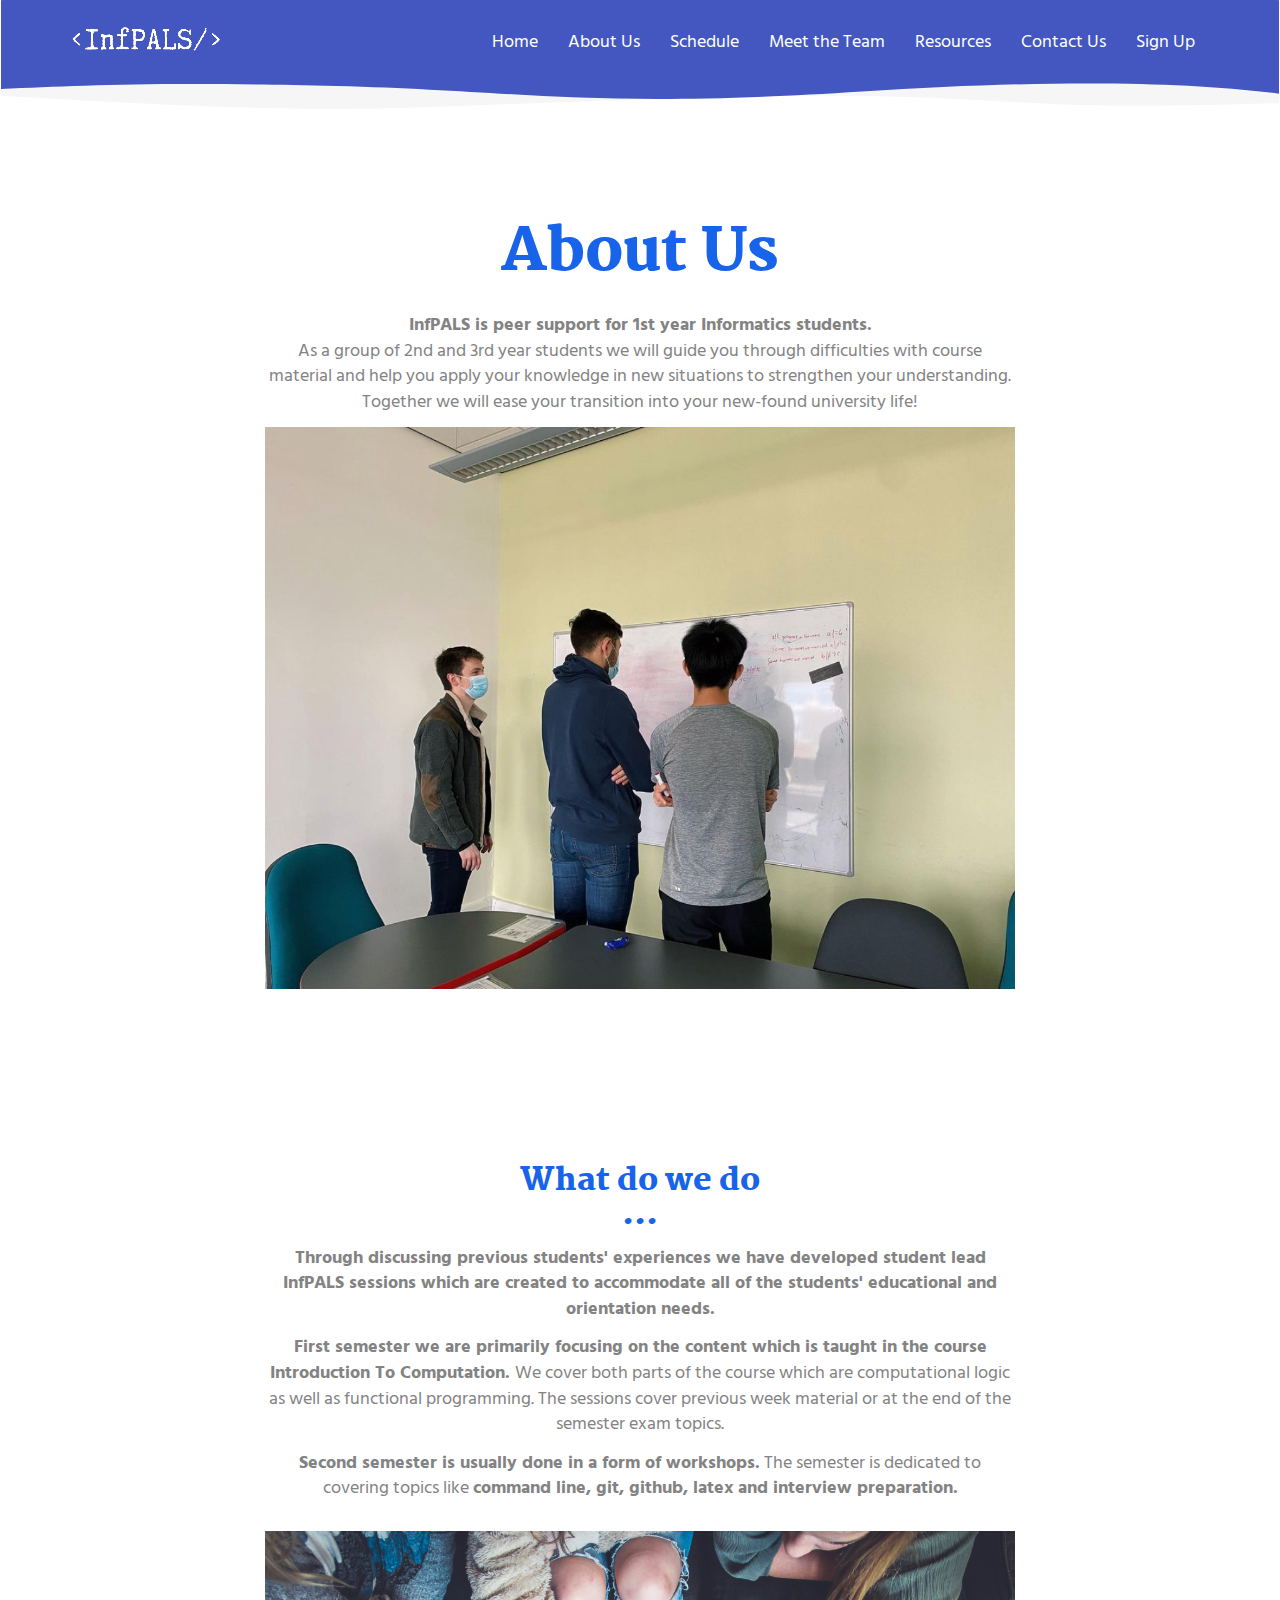
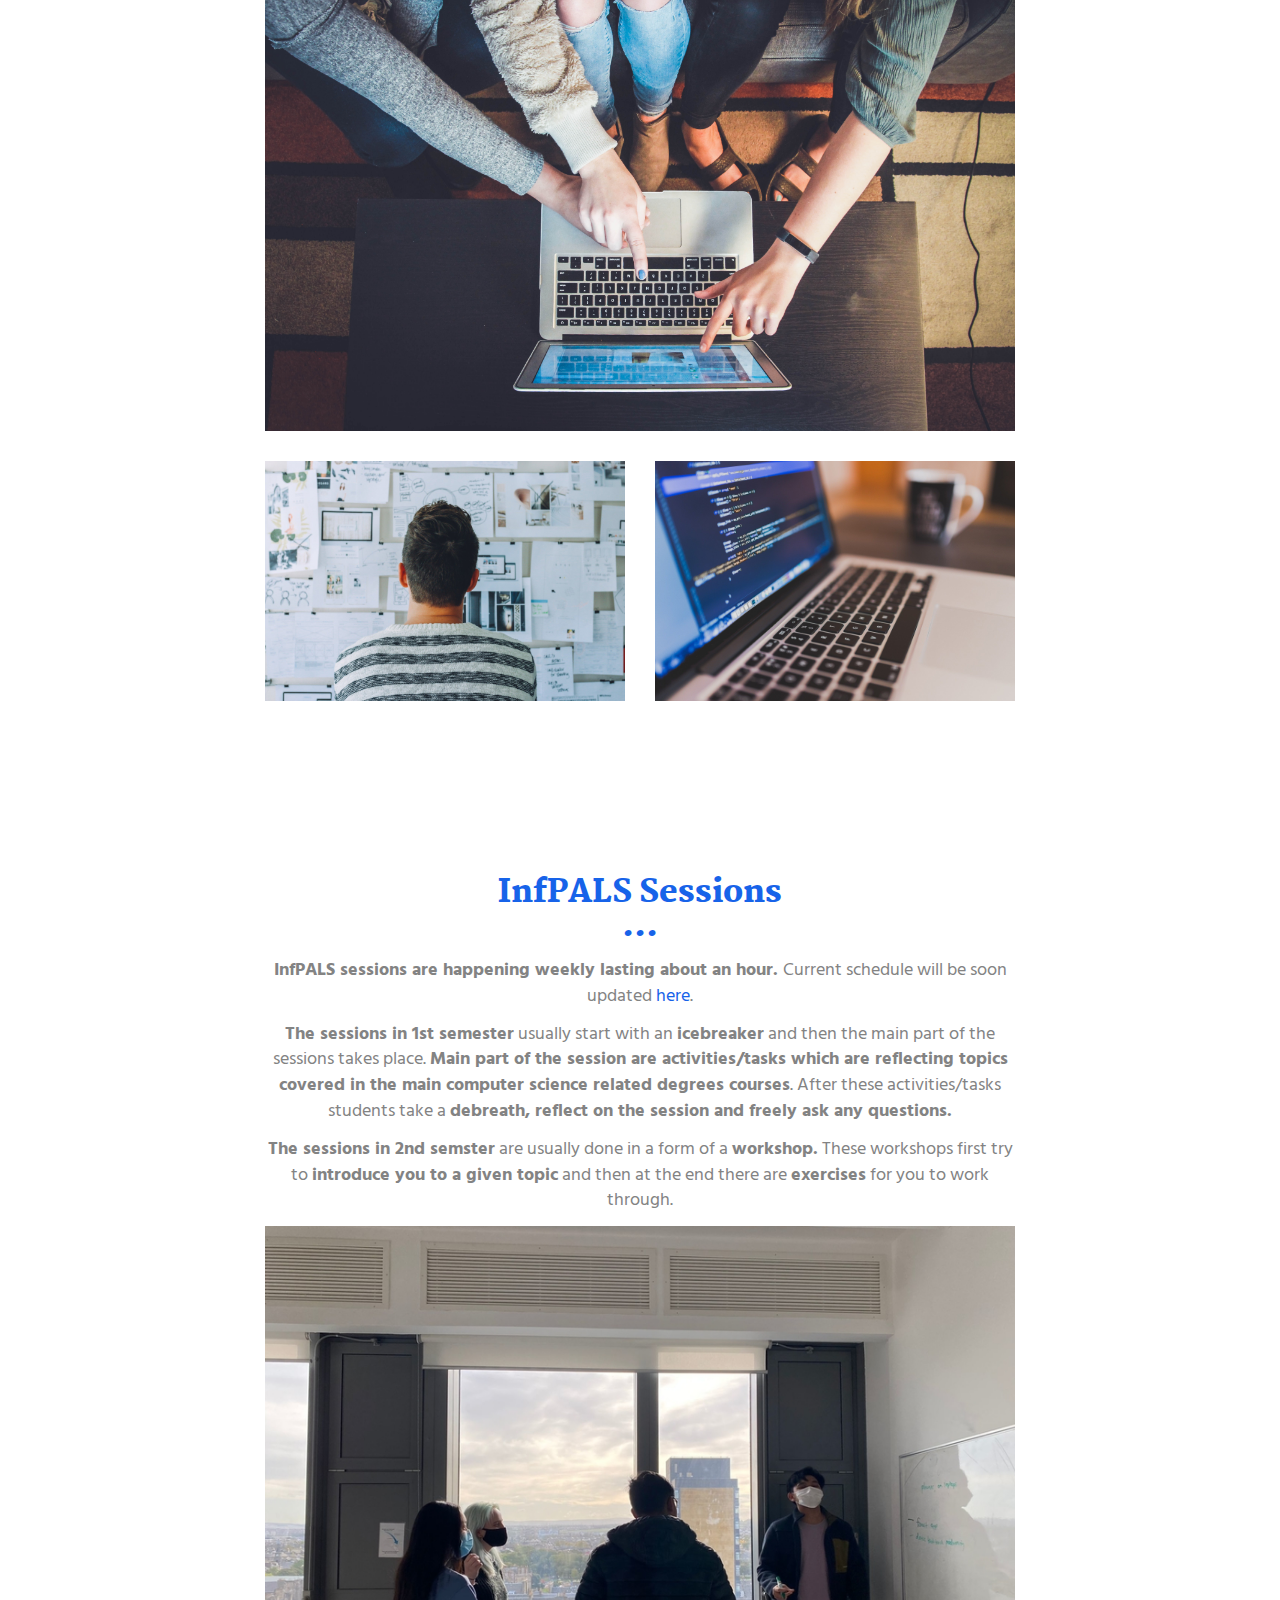
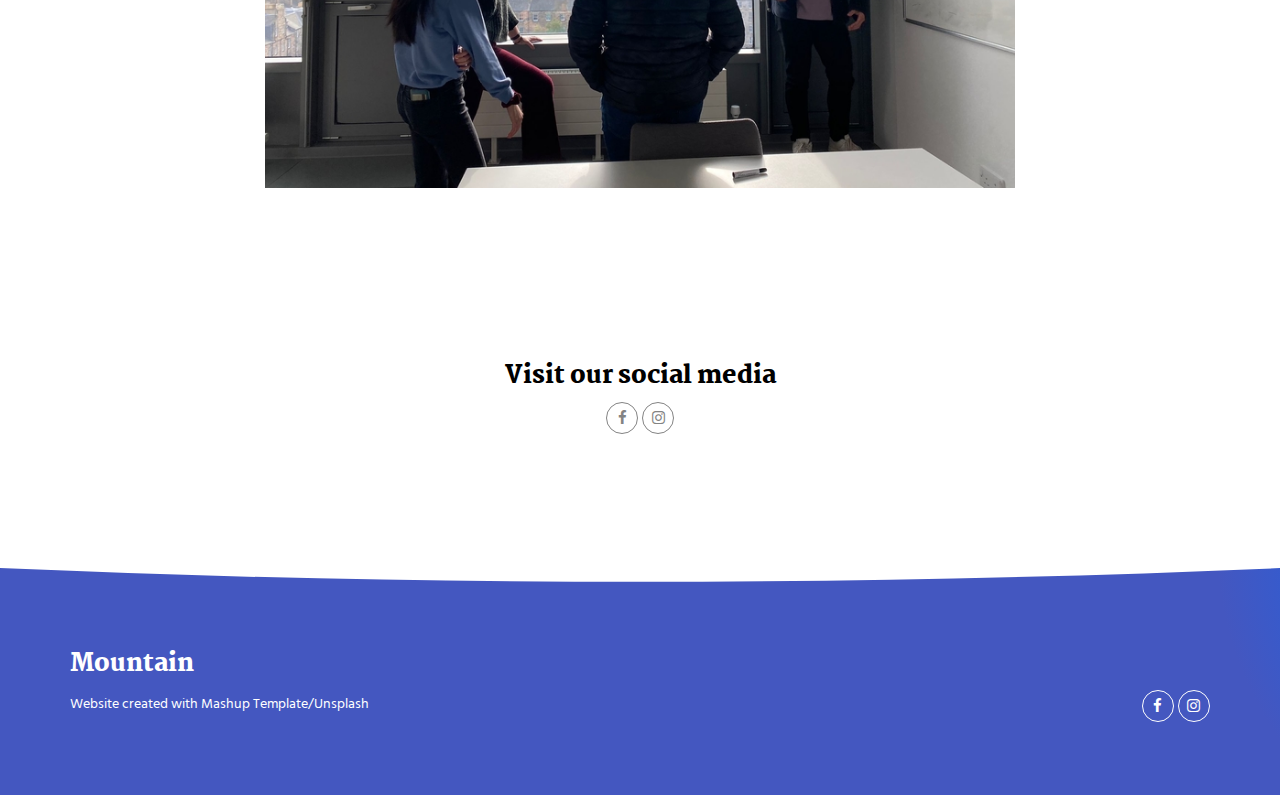
==== commit 770ab1bb: "update website for sign up form for InfPals Newsletter" ====
--- a/about_us.html
+++ b/about_us.html
@@ -47,6 +47,7 @@
           <li><a href="./meet_the_team.html" title="">Meet the Team</a></li>
           <li><a href="./recources.html" title="">Resources</a></li>
           <li><a href="./contact_us.html" title="">Contact Us</a></li>
+          <li><a href="./sign_up.html" title="">Sign Up</a></li>
         </ul>
       </div> 
     </div>
--- a/main.550dcf66.css
+++ b/main.550dcf66.css
@@ -1,9 +1,61 @@
-@import url(https://fonts.googleapis.com/css?family=Hind+Siliguri:300,600|Martel:400,900);@import url(https://maxcdn.bootstrapcdn.com/font-awesome/4.7.0/css/font-awesome.min.css);/*!
+@import url(https://fonts.googleapis.com/css?family=Hind+Siliguri:300,600|Martel:400,900);@import url(https://maxcdn.bootstrapcdn.com/font-awesome/4.7.0/css/font-awesome.min.css);
+@import url('https://fonts.googleapis.com/css2?family=Roboto+Serif:wght@400;700&display=swap');
+/*!
  * Bootstrap v3.3.7 (http://getbootstrap.com)
  * Copyright 2011-2016 Twitter, Inc.
  * Licensed under MIT (https://github.com/twbs/bootstrap/blob/master/LICENSE)
  */
 /*! normalize.css v3.0.3 | MIT License | github.com/necolas/normalize.css */html{font-family:sans-serif;-ms-text-size-adjust:100%;-webkit-text-size-adjust:100%}body{margin:0}article,aside,details,figcaption,figure,footer,header,hgroup,main,menu,nav,section,summary{display:block}audio,canvas,progress,video{display:inline-block;vertical-align:baseline}audio:not([controls]){display:none;height:0}[hidden],template{display:none}a{background-color:transparent}a:active,a:hover{outline:0}abbr[title]{border-bottom:1px dotted}b,strong{font-weight:700}dfn{font-style:italic}h1{font-size:2em;margin:.67em 0}mark{background:#000;color:#000}small{font-size:80%}sub,sup{font-size:75%;line-height:0;position:relative;vertical-align:baseline}sup{top:-.5em}sub{bottom:-.25em}img{border:0}svg:not(:root){overflow:hidden}figure{margin:1em 40px}hr{box-sizing:content-box;height:0}pre{overflow:auto}code,kbd,pre,samp{font-family:monospace,monospace;font-size:1em}button,input,optgroup,select,textarea{color:inherit;font:inherit;margin:0}button{overflow:visible}button,select{text-transform:none}button,html input[type=button],input[type=reset],input[type=submit]{-webkit-appearance:button;cursor:pointer}button[disabled],html input[disabled]{cursor:default}button::-moz-focus-inner,input::-moz-focus-inner{border:0;padding:0}input{line-height:normal}input[type=checkbox],input[type=radio]{box-sizing:border-box;padding:0}input[type=number]::-webkit-inner-spin-button,input[type=number]::-webkit-outer-spin-button{height:auto}input[type=search]{-webkit-appearance:textfield;box-sizing:content-box}input[type=search]::-webkit-search-cancel-button,input[type=search]::-webkit-search-decoration{-webkit-appearance:none}fieldset{border:1px solid silver;margin:0 2px;padding:.35em .625em .75em}textarea{overflow:auto}optgroup{font-weight:700}table{border-collapse:collapse;border-spacing:0}td,th{padding:0}
+form{
+  text-align: center;
+}
+
+#mailchimp h3{
+  color: #fff;
+}
+
+#mailchimp h4{
+  color: #fff;
+  font-family: 'Roboto Serif';
+  font-weight: bold;
+  font-size: 80%;
+}
+
+#mailchimp {
+    background: #4357c0;
+    color: #3D6392;
+    padding: 20px 15px;
+    border-radius: 25px;
+}
+    #mailchimp input {
+    border: medium none;
+    color: gray;
+    font-family: 'Roboto Serif';
+    font-size: 13px;
+    margin-bottom: 10px;
+    padding: 8px 10px;
+    width: 300px;
+        border-radius: 20px;
+        border: 3px solid #2a52be;
+        -moz-border-radius: 20px;
+        -webkit-border-radius: 20px;
+    }
+        #mailchimp input.email { background: #fff }
+        #mailchimp input.name { background: #fff}
+        #mailchimp input[type="submit"] {
+            color: #fff;
+            background: #4357c0;
+            border-radius: 25px;
+            border: 1px solid #fff;
+            cursor: pointer;
+            font-size: 15px;
+            width: 35%;
+            padding: 8px 0;
+            font-weight: bold;
+        }
+            #mailchimp input[type="submit"]:hover { 
+              color: #fff; 
+              background: #0a008b;}
 
 .image-cta{
     display: block;
@@ -18,17 +70,17 @@
   font-size: 135%;
   font-weight: bold;
   border-radius: 25px;
-  border: 3px solid #2a52be;
-  padding: 20px;
-  width: 500px;
-  margin-left: 330px;
+  border: 3px solid #1764e9;
+  padding: 15px;
+  width: 475px;
+  margin-left: 335px;
   text-decoration: none;
-  color: #2a52be;
+  color: #1764e9;
 }
 
 .section-container-spacer .message:hover {
   text-decoration: none;
-  background-color: #2a52be;
+  background-color: #1764e9;
   color: white;
 }
 
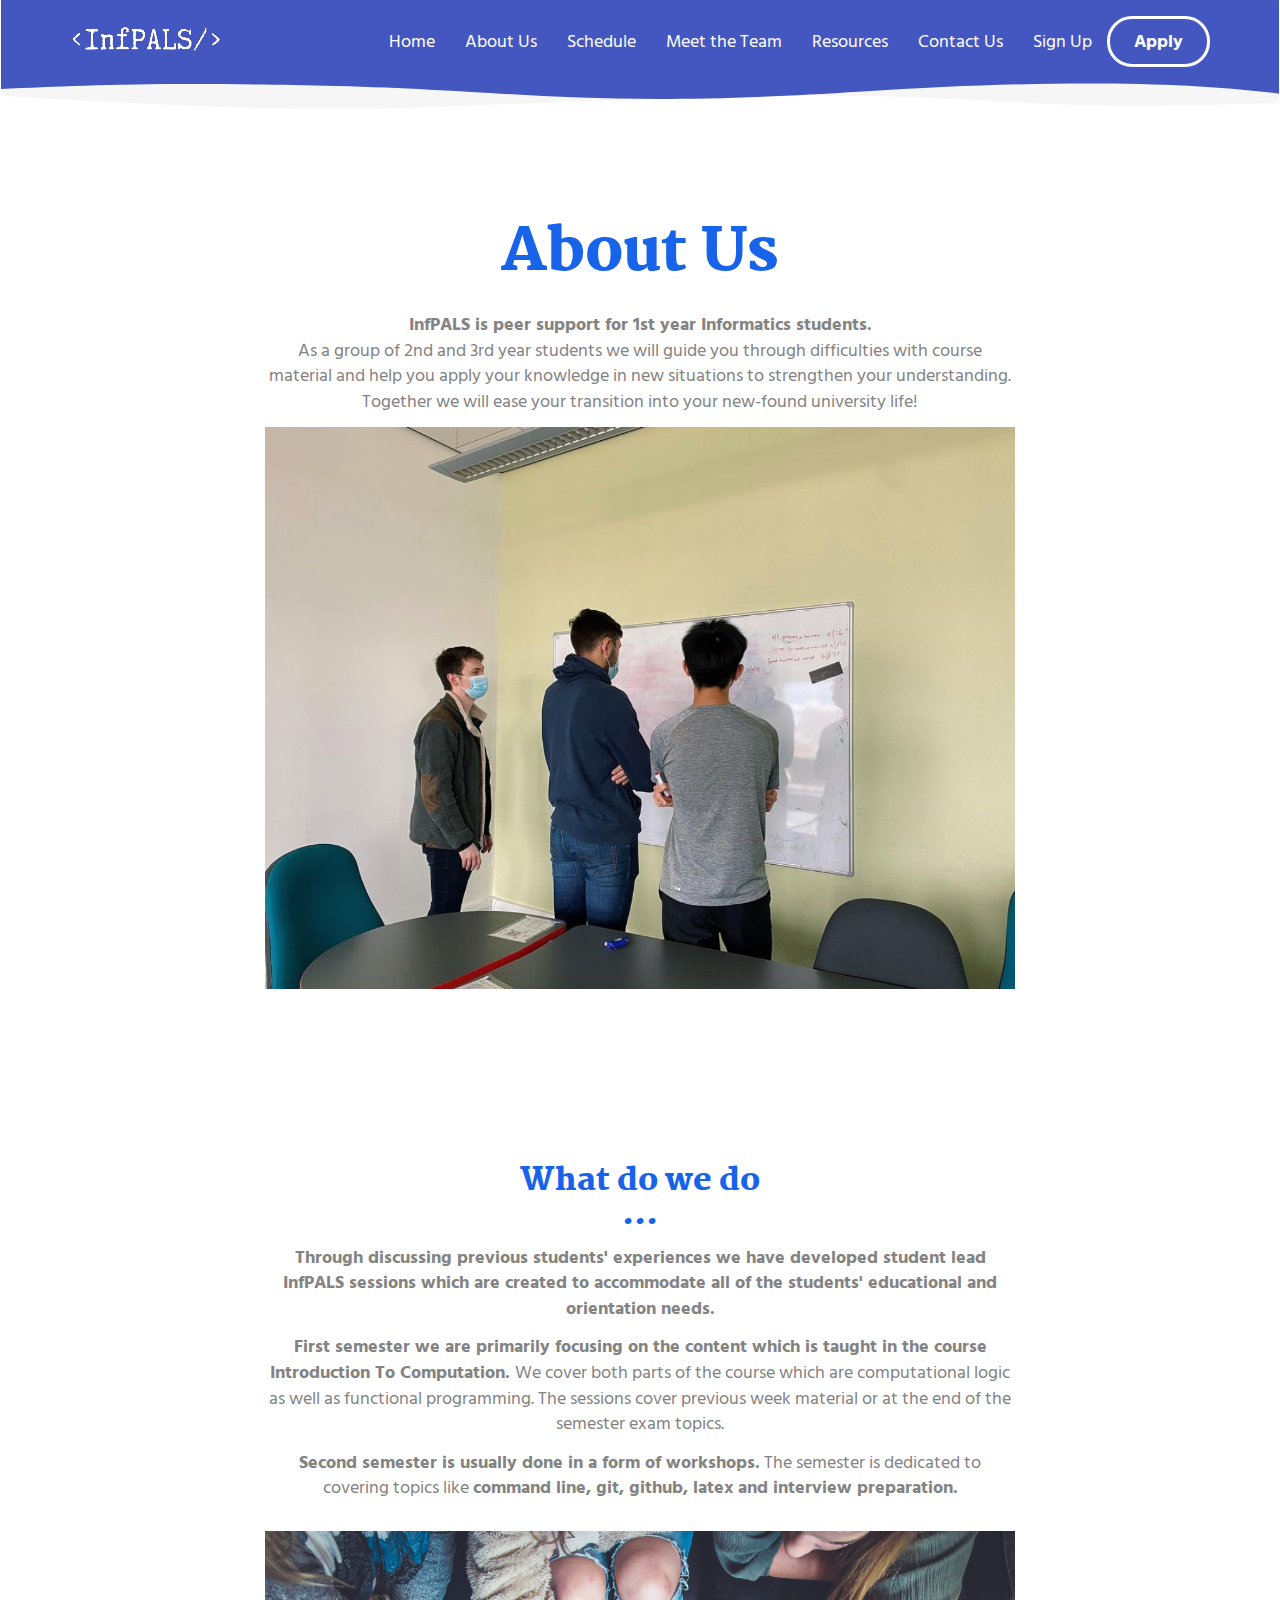
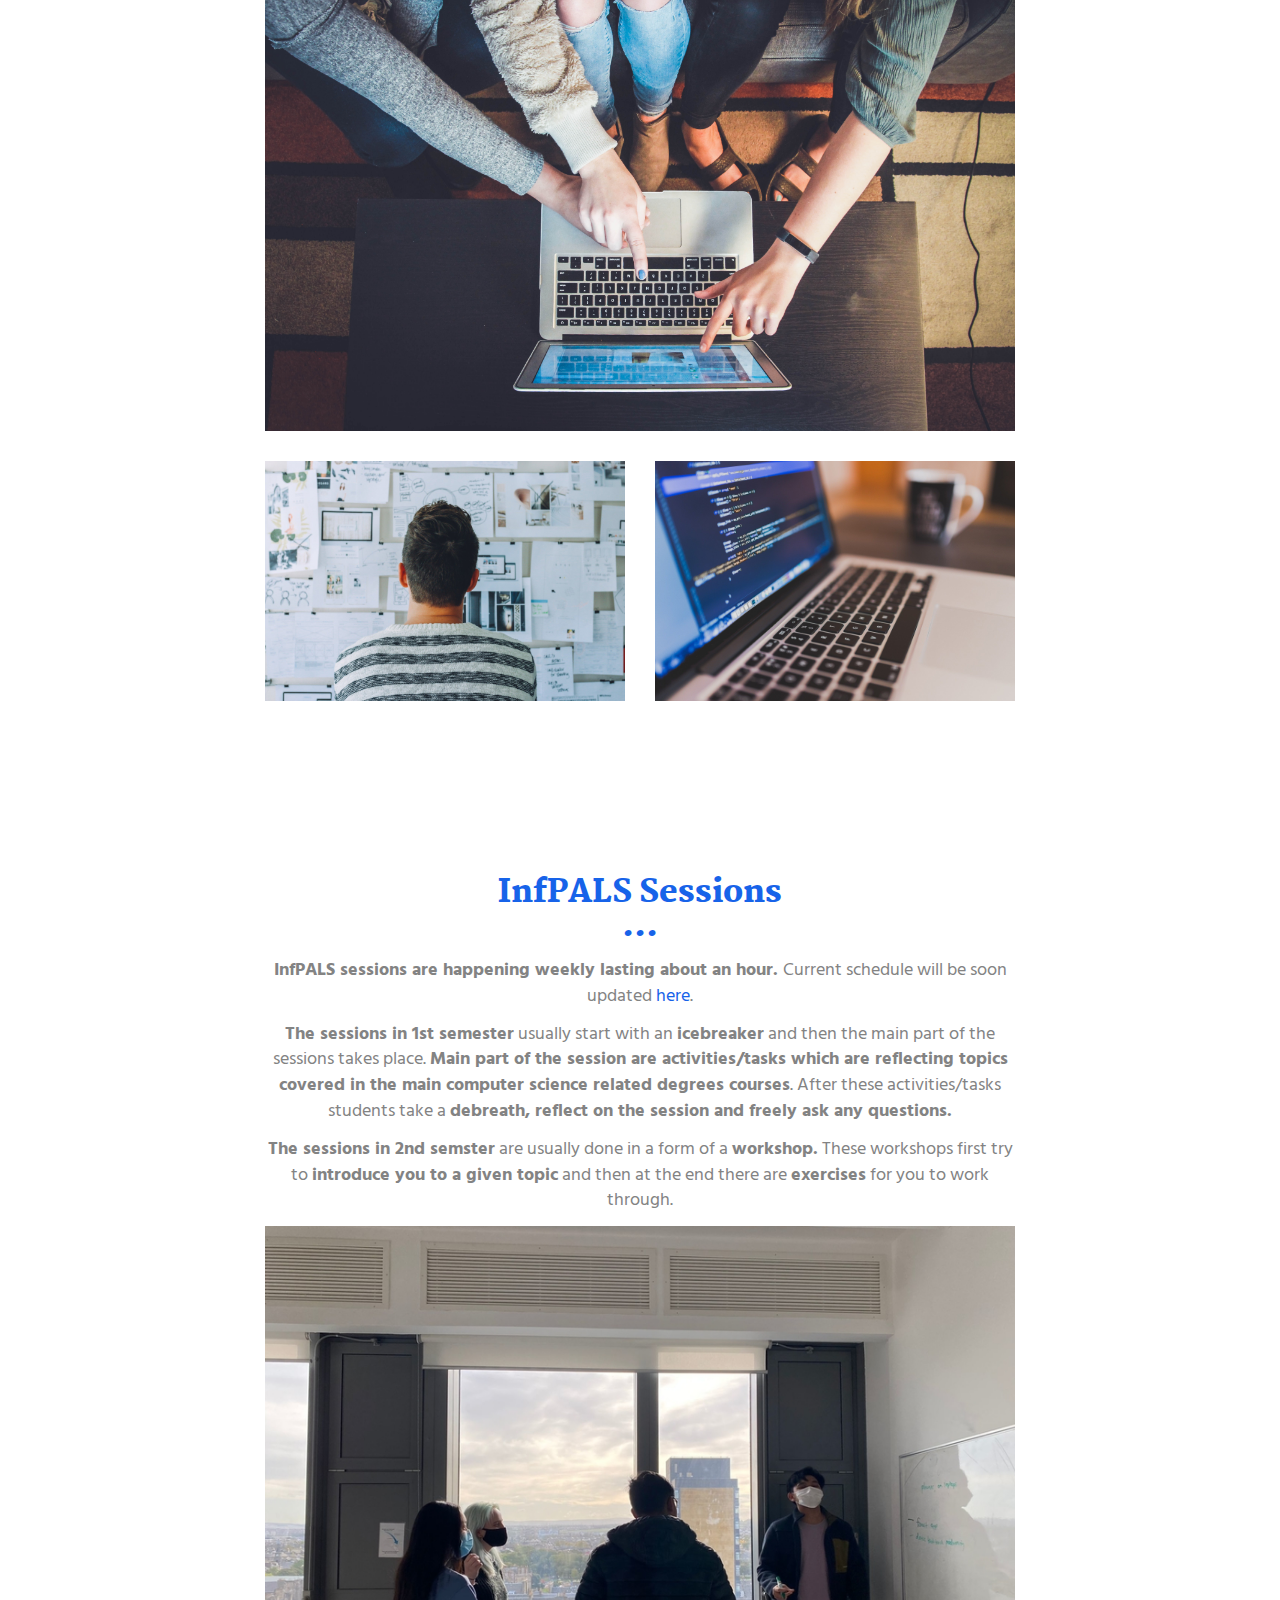
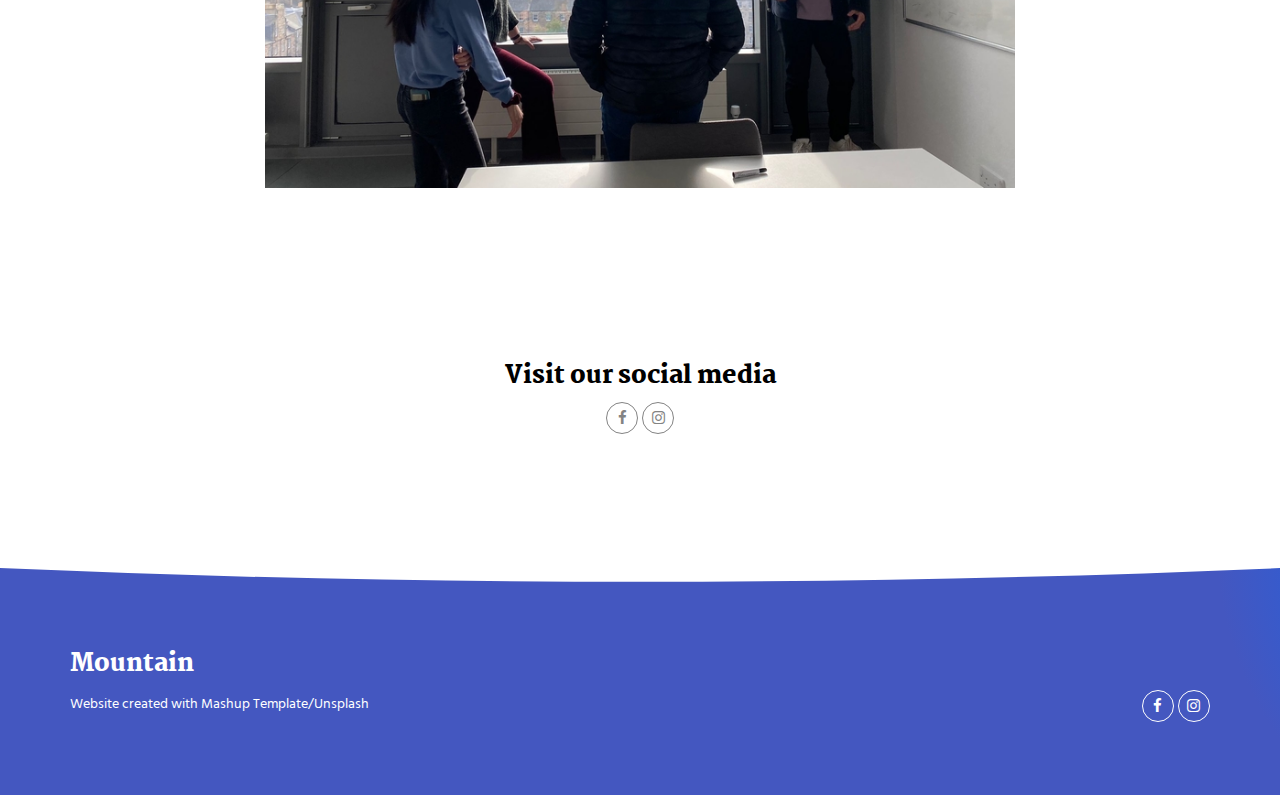
==== commit ec0aea8f: "add link to the apply page in the navbar" ====
--- a/about_us.html
+++ b/about_us.html
@@ -48,6 +48,7 @@
           <li><a href="./recources.html" title="">Resources</a></li>
           <li><a href="./contact_us.html" title="">Contact Us</a></li>
           <li><a href="./sign_up.html" title="">Sign Up</a></li>
+          <li><a href="./apply.html" title="" class="apply-button">Apply</a></li>
         </ul>
       </div> 
     </div>
--- a/main.550dcf66.css
+++ b/main.550dcf66.css
@@ -73,7 +73,7 @@
   border: 3px solid #1764e9;
   padding: 15px;
   width: 475px;
-  margin-left: 335px;
+  margin-left: 330px;
   text-decoration: none;
   color: #1764e9;
 }
@@ -84,5 +84,93 @@
   color: white;
 }
 
+.col-xs-12.col-md-12 .github{
+    text-align: center;
+    font-size: 135%;
+    font-weight: bold;
+    border-radius: 25px;
+    border: 3px solid #1764e9;
+    padding: 15px;
+    width: 300px;
+    margin-left: 430px;
+    color: #1764e9;
+}
+
+.col-xs-12.col-md-12 .github:hover{
+  background-color: #1764e9;
+  color: white; 
+}
+
+.col-xs-12.col-md-8.col-md-offset-2 .github{
+    text-align: center;
+    font-size: 135%;
+    font-weight: bold;
+    border-radius: 25px;
+    border: 3px solid #1764e9;
+    padding: 15px;
+    width: 300px;
+    margin-left: 225px;
+    margin-top: 75px;
+    color: #1764e9;
+}
+
+.col-xs-12.col-md-8.col-md-offset-2 .github:hover{
+    background-color: #1764e9;
+    color: white; 
+}
+
+.section-container-spacer .application-form {
+  text-align: center;
+  font-size: 135%;
+  font-weight: bold;
+  border-radius: 25px;
+  border: 3px solid #1764e9;
+  padding: 15px;
+  width: 250px;
+  margin-left: 445px;
+  margin-top: 100px;
+  text-decoration: none;
+  color: #1764e9;
+}
+
+
+.section-container-spacer .application-form:hover {
+  text-decoration: none;
+  background-color: #1764e9;
+  color: white;
+}
+
+.text-center ul{
+    list-style-type: none;
+    margin-left: -40px;
+}
+
+.text-center ul li{
+    padding: 4px;
+}
+
+.nav.navbar-nav.navbar-right .apply-button {
+   border: 3px solid #fff;
+   border-radius: 25px;
+   padding: 15px;
+   text-align: center;
+   padding: 10px 24px;
+   margin-top: 15px;
+   font-weight: bold;
+}
+
+.nav.navbar-nav.navbar-right .apply-button:hover {
+   border: 3px solid #fff;
+   border-radius: 25px;
+   padding: 15px;
+   text-align: center;
+   padding: 10px 24px;
+   margin-top: 15px;
+   color: white;
+   background: #0a008b;
+   font-weight: bold;
+}
+
+
 /*! Source: https://github.com/h5bp/html5-boilerplate/blob/master/src/css/main.css */@media print{*,:after,:before{background:transparent!important;color:#000!important;box-shadow:none!important;text-shadow:none!important}a,a:visited{text-decoration:underline}a[href]:after{content:" (" attr(href) ")"}abbr[title]:after{content:" (" attr(title) ")"}a[href^="#"]:after,a[href^="javascript:"]:after{content:""}blockquote,pre{border:1px solid #999;page-break-inside:avoid}thead{display:table-header-group}img,tr{page-break-inside:avoid}img{max-width:100%!important}h2,h3,p{orphans:3;widows:3}h2,h3{page-break-after:avoid}.navbar{display:none}.btn>.caret,.dropup>.btn>.caret{border-top-color:#000!important}.label{border:1px solid #000}.table{border-collapse:collapse!important}.table td,.table th{background-color:#fff!important}.table-bordered td,.table-bordered th{border:1px solid #ddd!important}}*,:after,:before{-webkit-box-sizing:border-box;-moz-box-sizing:border-box;box-sizing:border-box}html{font-size:10px;-webkit-tap-highlight-color:transparent}body{font-family:Hind Siliguri,Helvetica,Arial,sans-serif;font-size:18px;line-height:1.42857;color:#838383;background-color:#fff}button,input,select,textarea{font-family:inherit;font-size:inherit;line-height:inherit}a{color:#1763e9;text-decoration:none}a:focus,a:hover{color:#1045a4;text-decoration:underline}a:focus{outline:5px auto -webkit-focus-ring-color;outline-offset:-2px}figure{margin:0}img{vertical-align:middle}.img-responsive{display:block;max-width:100%;height:auto}.img-rounded{border-radius:4px}.img-thumbnail{padding:4px;line-height:1.42857;background-color:#fff;border:1px solid #ddd;border-radius:2px;-webkit-transition:all .2s ease-in-out;-o-transition:all .2s ease-in-out;transition:all .2s ease-in-out;display:inline-block;max-width:100%;height:auto}.img-circle{border-radius:50%}hr{margin-top:25px;margin-bottom:25px;border:0;border-top:1px solid #eee}.sr-only{position:absolute;width:1px;height:1px;margin:-1px;padding:0;overflow:hidden;clip:rect(0,0,0,0);border:0}.sr-only-focusable:active,.sr-only-focusable:focus{position:static;width:auto;height:auto;margin:0;overflow:visible;clip:auto}[role=button]{cursor:pointer}.h1,.h2,.h3,.h4,.h5,.h6,h1,h2,h3,h4,h5,h6{font-family:Martel,Times New Roman,Times,serif;font-weight:900;line-height:1.1;color:#1763e9}.h1 .small,.h1 small,.h2 .small,.h2 small,.h3 .small,.h3 small,.h4 .small,.h4 small,.h5 .small,.h5 small,.h6 .small,.h6 small,h1 .small,h1 small,h2 .small,h2 small,h3 .small,h3 small,h4 .small,h4 small,h5 .small,h5 small,h6 .small,h6 small{font-weight:400;line-height:1;color:#777}.h1,.h2,.h3,h1,h2,h3{margin-top:25px;margin-bottom:12.5px}.h1 .small,.h1 small,.h2 .small,.h2 small,.h3 .small,.h3 small,h1 .small,h1 small,h2 .small,h2 small,h3 .small,h3 small{font-size:65%}.h4,.h5,.h6,h4,h5,h6{margin-top:12.5px;margin-bottom:12.5px}.h4 .small,.h4 small,.h5 .small,.h5 small,.h6 .small,.h6 small,h4 .small,h4 small,h5 .small,h5 small,h6 .small,h6 small{font-size:75%}.h1,h1{font-size:59px}.h2,h2{font-size:31px}.h3,h3{font-size:24px}.h4,.h5,h4,h5{font-size:18px}.h6,h6{font-size:16px}p{margin:0 0 12.5px}.lead{margin-bottom:25px;font-size:20px;font-weight:300;line-height:1.4}@media (min-width:768px){.lead{font-size:27px}}.small,small{font-size:77%}.mark,mark{background-color:#fcf8e3;padding:.2em}.text-left{text-align:left}.text-right{text-align:right}.text-center{text-align:center}.text-justify{text-align:justify}.text-nowrap{white-space:nowrap}.text-lowercase{text-transform:lowercase}.initialism,.text-uppercase{text-transform:uppercase}.text-capitalize{text-transform:capitalize}.text-muted{color:#777}.text-primary{color:#1763e9}a.text-primary:focus,a.text-primary:hover{color:#124fbb}.text-success{color:#fff}a.text-success:focus,a.text-success:hover{color:#e6e6e6}.text-info{color:#31708f}a.text-info:focus,a.text-info:hover{color:#245269}.text-warning{color:#8a6d3b}a.text-warning:focus,a.text-warning:hover{color:#66512c}.text-danger{color:#fff}a.text-danger:focus,a.text-danger:hover{color:#e6e6e6}.bg-primary{color:#fff;background-color:#1763e9}a.bg-primary:focus,a.bg-primary:hover{background-color:#124fbb}.bg-success{background-color:#08005f}a.bg-success:focus,a.bg-success:hover{background-color:#04002c}.bg-info{background-color:#d9edf7}a.bg-info:focus,a.bg-info:hover{background-color:#afd9ee}.bg-warning{background-color:#fcf8e3}a.bg-warning:focus,a.bg-warning:hover{background-color:#f7ecb5}.bg-danger{background-color:#ca044b}a.bg-danger:focus,a.bg-danger:hover{background-color:#980338}.page-header{padding-bottom:11.5px;margin:50px 0 25px;border-bottom:1px solid #eee}ol,ul{margin-top:0;margin-bottom:12.5px}ol ol,ol ul,ul ol,ul ul{margin-bottom:0}.list-inline,.list-unstyled{padding-left:0;list-style:none}.list-inline{margin-left:-5px}.list-inline>li{display:inline-block;padding-left:5px;padding-right:5px}dl{margin-top:0;margin-bottom:25px}dd,dt{line-height:1.42857}dt{font-weight:700}dd{margin-left:0}.dl-horizontal dd:after,.dl-horizontal dd:before{content:" ";display:table}.dl-horizontal dd:after{clear:both}@media (min-width:768px){.dl-horizontal dt{float:left;width:160px;clear:left;text-align:right;overflow:hidden;text-overflow:ellipsis;white-space:nowrap}.dl-horizontal dd{margin-left:180px}}abbr[data-original-title],abbr[title]{cursor:help;border-bottom:1px dotted #777}.initialism{font-size:90%}blockquote{padding:12.5px 25px;margin:0 0 25px;font-size:22.5px;border-left:5px solid #eee}blockquote ol:last-child,blockquote p:last-child,blockquote ul:last-child{margin-bottom:0}blockquote .small,blockquote footer,blockquote small{display:block;font-size:80%;line-height:1.42857;color:#777}blockquote .small:before,blockquote footer:before,blockquote small:before{content:"\2014   \A0"}.blockquote-reverse,blockquote.pull-right{padding-right:15px;padding-left:0;border-right:5px solid #eee;border-left:0;text-align:right}.blockquote-reverse .small:before,.blockquote-reverse footer:before,.blockquote-reverse small:before,blockquote.pull-right .small:before,blockquote.pull-right footer:before,blockquote.pull-right small:before{content:""}.blockquote-reverse .small:after,.blockquote-reverse footer:after,.blockquote-reverse small:after,blockquote.pull-right .small:after,blockquote.pull-right footer:after,blockquote.pull-right small:after{content:"\A0   \2014"}address{margin-bottom:25px;font-style:normal;line-height:1.42857}code,kbd,pre,samp{font-family:Menlo,Monaco,Consolas,Courier New,monospace}code{color:#c7254e;background-color:#f9f2f4}code,kbd{padding:2px 4px;font-size:90%;border-radius:2px}kbd{color:#fff;background-color:#333;box-shadow:inset 0 -1px 0 rgba(0,0,0,.25)}kbd kbd{padding:0;font-size:100%;font-weight:700;box-shadow:none}pre{display:block;padding:12px;margin:0 0 12.5px;font-size:17px;line-height:1.42857;word-break:break-all;word-wrap:break-word;color:#333;background-color:#f5f5f5;border:1px solid #ccc;border-radius:2px}pre code{padding:0;font-size:inherit;color:inherit;white-space:pre-wrap;background-color:transparent;border-radius:0}.pre-scrollable{max-height:340px;overflow-y:scroll}.container{margin-right:auto;margin-left:auto;padding-left:15px;padding-right:15px}.container:after,.container:before{content:" ";display:table}.container:after{clear:both}@media (min-width:768px){.container{width:750px}}@media (min-width:992px){.container{width:970px}}@media (min-width:1200px){.container{width:1170px}}.container-fluid{margin-right:auto;margin-left:auto;padding-left:15px;padding-right:15px}.container-fluid:after,.container-fluid:before{content:" ";display:table}.container-fluid:after{clear:both}.row{margin-left:-15px;margin-right:-15px}.row:after,.row:before{content:" ";display:table}.row:after{clear:both}.col-lg-1,.col-lg-2,.col-lg-3,.col-lg-4,.col-lg-5,.col-lg-6,.col-lg-7,.col-lg-8,.col-lg-9,.col-lg-10,.col-lg-11,.col-lg-12,.col-md-1,.col-md-2,.col-md-3,.col-md-4,.col-md-5,.col-md-6,.col-md-7,.col-md-8,.col-md-9,.col-md-10,.col-md-11,.col-md-12,.col-sm-1,.col-sm-2,.col-sm-3,.col-sm-4,.col-sm-5,.col-sm-6,.col-sm-7,.col-sm-8,.col-sm-9,.col-sm-10,.col-sm-11,.col-sm-12,.col-xs-1,.col-xs-2,.col-xs-3,.col-xs-4,.col-xs-5,.col-xs-6,.col-xs-7,.col-xs-8,.col-xs-9,.col-xs-10,.col-xs-11,.col-xs-12{position:relative;min-height:1px;padding-left:15px;padding-right:15px}.col-xs-1,.col-xs-2,.col-xs-3,.col-xs-4,.col-xs-5,.col-xs-6,.col-xs-7,.col-xs-8,.col-xs-9,.col-xs-10,.col-xs-11,.col-xs-12{float:left}.col-xs-1{width:8.33333%}.col-xs-2{width:16.66667%}.col-xs-3{width:25%}.col-xs-4{width:33.33333%}.col-xs-5{width:41.66667%}.col-xs-6{width:50%}.col-xs-7{width:58.33333%}.col-xs-8{width:66.66667%}.col-xs-9{width:75%}.col-xs-10{width:83.33333%}.col-xs-11{width:91.66667%}.col-xs-12{width:100%}.col-xs-pull-0{right:auto}.col-xs-pull-1{right:8.33333%}.col-xs-pull-2{right:16.66667%}.col-xs-pull-3{right:25%}.col-xs-pull-4{right:33.33333%}.col-xs-pull-5{right:41.66667%}.col-xs-pull-6{right:50%}.col-xs-pull-7{right:58.33333%}.col-xs-pull-8{right:66.66667%}.col-xs-pull-9{right:75%}.col-xs-pull-10{right:83.33333%}.col-xs-pull-11{right:91.66667%}.col-xs-pull-12{right:100%}.col-xs-push-0{left:auto}.col-xs-push-1{left:8.33333%}.col-xs-push-2{left:16.66667%}.col-xs-push-3{left:25%}.col-xs-push-4{left:33.33333%}.col-xs-push-5{left:41.66667%}.col-xs-push-6{left:50%}.col-xs-push-7{left:58.33333%}.col-xs-push-8{left:66.66667%}.col-xs-push-9{left:75%}.col-xs-push-10{left:83.33333%}.col-xs-push-11{left:91.66667%}.col-xs-push-12{left:100%}.col-xs-offset-0{margin-left:0}.col-xs-offset-1{margin-left:8.33333%}.col-xs-offset-2{margin-left:16.66667%}.col-xs-offset-3{margin-left:25%}.col-xs-offset-4{margin-left:33.33333%}.col-xs-offset-5{margin-left:41.66667%}.col-xs-offset-6{margin-left:50%}.col-xs-offset-7{margin-left:58.33333%}.col-xs-offset-8{margin-left:66.66667%}.col-xs-offset-9{margin-left:75%}.col-xs-offset-10{margin-left:83.33333%}.col-xs-offset-11{margin-left:91.66667%}.col-xs-offset-12{margin-left:100%}@media (min-width:768px){.col-sm-1,.col-sm-2,.col-sm-3,.col-sm-4,.col-sm-5,.col-sm-6,.col-sm-7,.col-sm-8,.col-sm-9,.col-sm-10,.col-sm-11,.col-sm-12{float:left}.col-sm-1{width:8.33333%}.col-sm-2{width:16.66667%}.col-sm-3{width:25%}.col-sm-4{width:33.33333%}.col-sm-5{width:41.66667%}.col-sm-6{width:50%}.col-sm-7{width:58.33333%}.col-sm-8{width:66.66667%}.col-sm-9{width:75%}.col-sm-10{width:83.33333%}.col-sm-11{width:91.66667%}.col-sm-12{width:100%}.col-sm-pull-0{right:auto}.col-sm-pull-1{right:8.33333%}.col-sm-pull-2{right:16.66667%}.col-sm-pull-3{right:25%}.col-sm-pull-4{right:33.33333%}.col-sm-pull-5{right:41.66667%}.col-sm-pull-6{right:50%}.col-sm-pull-7{right:58.33333%}.col-sm-pull-8{right:66.66667%}.col-sm-pull-9{right:75%}.col-sm-pull-10{right:83.33333%}.col-sm-pull-11{right:91.66667%}.col-sm-pull-12{right:100%}.col-sm-push-0{left:auto}.col-sm-push-1{left:8.33333%}.col-sm-push-2{left:16.66667%}.col-sm-push-3{left:25%}.col-sm-push-4{left:33.33333%}.col-sm-push-5{left:41.66667%}.col-sm-push-6{left:50%}.col-sm-push-7{left:58.33333%}.col-sm-push-8{left:66.66667%}.col-sm-push-9{left:75%}.col-sm-push-10{left:83.33333%}.col-sm-push-11{left:91.66667%}.col-sm-push-12{left:100%}.col-sm-offset-0{margin-left:0}.col-sm-offset-1{margin-left:8.33333%}.col-sm-offset-2{margin-left:16.66667%}.col-sm-offset-3{margin-left:25%}.col-sm-offset-4{margin-left:33.33333%}.col-sm-offset-5{margin-left:41.66667%}.col-sm-offset-6{margin-left:50%}.col-sm-offset-7{margin-left:58.33333%}.col-sm-offset-8{margin-left:66.66667%}.col-sm-offset-9{margin-left:75%}.col-sm-offset-10{margin-left:83.33333%}.col-sm-offset-11{margin-left:91.66667%}.col-sm-offset-12{margin-left:100%}}@media (min-width:992px){.col-md-1,.col-md-2,.col-md-3,.col-md-4,.col-md-5,.col-md-6,.col-md-7,.col-md-8,.col-md-9,.col-md-10,.col-md-11,.col-md-12{float:left}.col-md-1{width:8.33333%}.col-md-2{width:16.66667%}.col-md-3{width:25%}.col-md-4{width:33.33333%}.col-md-5{width:41.66667%}.col-md-6{width:50%}.col-md-7{width:58.33333%}.col-md-8{width:66.66667%}.col-md-9{width:75%}.col-md-10{width:83.33333%}.col-md-11{width:91.66667%}.col-md-12{width:100%}.col-md-pull-0{right:auto}.col-md-pull-1{right:8.33333%}.col-md-pull-2{right:16.66667%}.col-md-pull-3{right:25%}.col-md-pull-4{right:33.33333%}.col-md-pull-5{right:41.66667%}.col-md-pull-6{right:50%}.col-md-pull-7{right:58.33333%}.col-md-pull-8{right:66.66667%}.col-md-pull-9{right:75%}.col-md-pull-10{right:83.33333%}.col-md-pull-11{right:91.66667%}.col-md-pull-12{right:100%}.col-md-push-0{left:auto}.col-md-push-1{left:8.33333%}.col-md-push-2{left:16.66667%}.col-md-push-3{left:25%}.col-md-push-4{left:33.33333%}.col-md-push-5{left:41.66667%}.col-md-push-6{left:50%}.col-md-push-7{left:58.33333%}.col-md-push-8{left:66.66667%}.col-md-push-9{left:75%}.col-md-push-10{left:83.33333%}.col-md-push-11{left:91.66667%}.col-md-push-12{left:100%}.col-md-offset-0{margin-left:0}.col-md-offset-1{margin-left:8.33333%}.col-md-offset-2{margin-left:16.66667%}.col-md-offset-3{margin-left:25%}.col-md-offset-4{margin-left:33.33333%}.col-md-offset-5{margin-left:41.66667%}.col-md-offset-6{margin-left:50%}.col-md-offset-7{margin-left:58.33333%}.col-md-offset-8{margin-left:66.66667%}.col-md-offset-9{margin-left:75%}.col-md-offset-10{margin-left:83.33333%}.col-md-offset-11{margin-left:91.66667%}.col-md-offset-12{margin-left:100%}}@media (min-width:1200px){.col-lg-1,.col-lg-2,.col-lg-3,.col-lg-4,.col-lg-5,.col-lg-6,.col-lg-7,.col-lg-8,.col-lg-9,.col-lg-10,.col-lg-11,.col-lg-12{float:left}.col-lg-1{width:8.33333%}.col-lg-2{width:16.66667%}.col-lg-3{width:25%}.col-lg-4{width:33.33333%}.col-lg-5{width:41.66667%}.col-lg-6{width:50%}.col-lg-7{width:58.33333%}.col-lg-8{width:66.66667%}.col-lg-9{width:75%}.col-lg-10{width:83.33333%}.col-lg-11{width:91.66667%}.col-lg-12{width:100%}.col-lg-pull-0{right:auto}.col-lg-pull-1{right:8.33333%}.col-lg-pull-2{right:16.66667%}.col-lg-pull-3{right:25%}.col-lg-pull-4{right:33.33333%}.col-lg-pull-5{right:41.66667%}.col-lg-pull-6{right:50%}.col-lg-pull-7{right:58.33333%}.col-lg-pull-8{right:66.66667%}.col-lg-pull-9{right:75%}.col-lg-pull-10{right:83.33333%}.col-lg-pull-11{right:91.66667%}.col-lg-pull-12{right:100%}.col-lg-push-0{left:auto}.col-lg-push-1{left:8.33333%}.col-lg-push-2{left:16.66667%}.col-lg-push-3{left:25%}.col-lg-push-4{left:33.33333%}.col-lg-push-5{left:41.66667%}.col-lg-push-6{left:50%}.col-lg-push-7{left:58.33333%}.col-lg-push-8{left:66.66667%}.col-lg-push-9{left:75%}.col-lg-push-10{left:83.33333%}.col-lg-push-11{left:91.66667%}.col-lg-push-12{left:100%}.col-lg-offset-0{margin-left:0}.col-lg-offset-1{margin-left:8.33333%}.col-lg-offset-2{margin-left:16.66667%}.col-lg-offset-3{margin-left:25%}.col-lg-offset-4{margin-left:33.33333%}.col-lg-offset-5{margin-left:41.66667%}.col-lg-offset-6{margin-left:50%}.col-lg-offset-7{margin-left:58.33333%}.col-lg-offset-8{margin-left:66.66667%}.col-lg-offset-9{margin-left:75%}.col-lg-offset-10{margin-left:83.33333%}.col-lg-offset-11{margin-left:91.66667%}.col-lg-offset-12{margin-left:100%}}table{background-color:transparent}caption{padding-top:8px;padding-bottom:8px;color:#777}caption,th{text-align:left}.table{width:100%;max-width:100%;margin-bottom:25px}.table>tbody>tr>td,.table>tbody>tr>th,.table>tfoot>tr>td,.table>tfoot>tr>th,.table>thead>tr>td,.table>thead>tr>th{padding:8px;line-height:1.42857;vertical-align:top;border-top:1px solid #ddd}.table>thead>tr>th{vertical-align:bottom;border-bottom:2px solid #ddd}.table>caption+thead>tr:first-child>td,.table>caption+thead>tr:first-child>th,.table>colgroup+thead>tr:first-child>td,.table>colgroup+thead>tr:first-child>th,.table>thead:first-child>tr:first-child>td,.table>thead:first-child>tr:first-child>th{border-top:0}.table>tbody+tbody{border-top:2px solid #ddd}.table .table{background-color:#fff}.table-condensed>tbody>tr>td,.table-condensed>tbody>tr>th,.table-condensed>tfoot>tr>td,.table-condensed>tfoot>tr>th,.table-condensed>thead>tr>td,.table-condensed>thead>tr>th{padding:5px}.table-bordered,.table-bordered>tbody>tr>td,.table-bordered>tbody>tr>th,.table-bordered>tfoot>tr>td,.table-bordered>tfoot>tr>th,.table-bordered>thead>tr>td,.table-bordered>thead>tr>th{border:1px solid #ddd}.table-bordered>thead>tr>td,.table-bordered>thead>tr>th{border-bottom-width:2px}.table-striped>tbody>tr:nth-of-type(odd){background-color:#f9f9f9}.table-hover>tbody>tr:hover{background-color:#f5f5f5}table col[class*=col-]{position:static;float:none;display:table-column}table td[class*=col-],table th[class*=col-]{position:static;float:none;display:table-cell}.table>tbody>tr.active>td,.table>tbody>tr.active>th,.table>tbody>tr>td.active,.table>tbody>tr>th.active,.table>tfoot>tr.active>td,.table>tfoot>tr.active>th,.table>tfoot>tr>td.active,.table>tfoot>tr>th.active,.table>thead>tr.active>td,.table>thead>tr.active>th,.table>thead>tr>td.active,.table>thead>tr>th.active{background-color:#f5f5f5}.table-hover>tbody>tr.active:hover>td,.table-hover>tbody>tr.active:hover>th,.table-hover>tbody>tr:hover>.active,.table-hover>tbody>tr>td.active:hover,.table-hover>tbody>tr>th.active:hover{background-color:#e8e8e8}.table>tbody>tr.success>td,.table>tbody>tr.success>th,.table>tbody>tr>td.success,.table>tbody>tr>th.success,.table>tfoot>tr.success>td,.table>tfoot>tr.success>th,.table>tfoot>tr>td.success,.table>tfoot>tr>th.success,.table>thead>tr.success>td,.table>thead>tr.success>th,.table>thead>tr>td.success,.table>thead>tr>th.success{background-color:#08005f}.table-hover>tbody>tr.success:hover>td,.table-hover>tbody>tr.success:hover>th,.table-hover>tbody>tr:hover>.success,.table-hover>tbody>tr>td.success:hover,.table-hover>tbody>tr>th.success:hover{background-color:#060046}.table>tbody>tr.info>td,.table>tbody>tr.info>th,.table>tbody>tr>td.info,.table>tbody>tr>th.info,.table>tfoot>tr.info>td,.table>tfoot>tr.info>th,.table>tfoot>tr>td.info,.table>tfoot>tr>th.info,.table>thead>tr.info>td,.table>thead>tr.info>th,.table>thead>tr>td.info,.table>thead>tr>th.info{background-color:#d9edf7}.table-hover>tbody>tr.info:hover>td,.table-hover>tbody>tr.info:hover>th,.table-hover>tbody>tr:hover>.info,.table-hover>tbody>tr>td.info:hover,.table-hover>tbody>tr>th.info:hover{background-color:#c4e3f3}.table>tbody>tr.warning>td,.table>tbody>tr.warning>th,.table>tbody>tr>td.warning,.table>tbody>tr>th.warning,.table>tfoot>tr.warning>td,.table>tfoot>tr.warning>th,.table>tfoot>tr>td.warning,.table>tfoot>tr>th.warning,.table>thead>tr.warning>td,.table>thead>tr.warning>th,.table>thead>tr>td.warning,.table>thead>tr>th.warning{background-color:#fcf8e3}.table-hover>tbody>tr.warning:hover>td,.table-hover>tbody>tr.warning:hover>th,.table-hover>tbody>tr:hover>.warning,.table-hover>tbody>tr>td.warning:hover,.table-hover>tbody>tr>th.warning:hover{background-color:#faf2cc}.table>tbody>tr.danger>td,.table>tbody>tr.danger>th,.table>tbody>tr>td.danger,.table>tbody>tr>th.danger,.table>tfoot>tr.danger>td,.table>tfoot>tr.danger>th,.table>tfoot>tr>td.danger,.table>tfoot>tr>th.danger,.table>thead>tr.danger>td,.table>thead>tr.danger>th,.table>thead>tr>td.danger,.table>thead>tr>th.danger{background-color:#ca044b}.table-hover>tbody>tr.danger:hover>td,.table-hover>tbody>tr.danger:hover>th,.table-hover>tbody>tr:hover>.danger,.table-hover>tbody>tr>td.danger:hover,.table-hover>tbody>tr>th.danger:hover{background-color:#b10442}.table-responsive{overflow-x:auto;min-height:.01%}@media screen and (max-width:767px){.table-responsive{width:100%;margin-bottom:18.75px;overflow-y:hidden;-ms-overflow-style:-ms-autohiding-scrollbar;border:1px solid #ddd}.table-responsive>.table{margin-bottom:0}.table-responsive>.table>tbody>tr>td,.table-responsive>.table>tbody>tr>th,.table-responsive>.table>tfoot>tr>td,.table-responsive>.table>tfoot>tr>th,.table-responsive>.table>thead>tr>td,.table-responsive>.table>thead>tr>th{white-space:nowrap}.table-responsive>.table-bordered{border:0}.table-responsive>.table-bordered>tbody>tr>td:first-child,.table-responsive>.table-bordered>tbody>tr>th:first-child,.table-responsive>.table-bordered>tfoot>tr>td:first-child,.table-responsive>.table-bordered>tfoot>tr>th:first-child,.table-responsive>.table-bordered>thead>tr>td:first-child,.table-responsive>.table-bordered>thead>tr>th:first-child{border-left:0}.table-responsive>.table-bordered>tbody>tr>td:last-child,.table-responsive>.table-bordered>tbody>tr>th:last-child,.table-responsive>.table-bordered>tfoot>tr>td:last-child,.table-responsive>.table-bordered>tfoot>tr>th:last-child,.table-responsive>.table-bordered>thead>tr>td:last-child,.table-responsive>.table-bordered>thead>tr>th:last-child{border-right:0}.table-responsive>.table-bordered>tbody>tr:last-child>td,.table-responsive>.table-bordered>tbody>tr:last-child>th,.table-responsive>.table-bordered>tfoot>tr:last-child>td,.table-responsive>.table-bordered>tfoot>tr:last-child>th{border-bottom:0}}fieldset{margin:0;min-width:0}fieldset,legend{padding:0;border:0}legend{display:block;width:100%;margin-bottom:25px;font-size:27px;line-height:inherit;color:#333;border-bottom:1px solid #e5e5e5}label{display:inline-block;max-width:100%;margin-bottom:5px;font-weight:700}input[type=search]{-webkit-box-sizing:border-box;-moz-box-sizing:border-box;box-sizing:border-box}input[type=checkbox],input[type=radio]{margin:4px 0 0;margin-top:1px\9;line-height:normal}input[type=file]{display:block}input[type=range]{display:block;width:100%}select[multiple],select[size]{height:auto}input[type=checkbox]:focus,input[type=file]:focus,input[type=radio]:focus{outline:5px auto -webkit-focus-ring-color;outline-offset:-2px}output{padding-top:13px}.form-control,output{display:block;font-size:18px;line-height:1.42857;color:#555}.form-control{width:100%;height:51px;padding:12px 18px;background-color:#fff;background-image:none;border:1px solid #ddd;border-radius:2px;-webkit-box-shadow:inset 0 1px 1px rgba(0,0,0,.075);box-shadow:inset 0 1px 1px rgba(0,0,0,.075);-webkit-transition:border-color .15s ease-in-out,box-shadow .15s ease-in-out;-o-transition:border-color ease-in-out .15s,box-shadow ease-in-out .15s;transition:border-color .15s ease-in-out,box-shadow .15s ease-in-out}.form-control:focus{border-color:#66afe9;-webkit-box-shadow:inset 0 1px 1px rgba(0,0,0,.075),0 0 8px rgba(102,175,233,.6);box-shadow:inset 0 1px 1px rgba(0,0,0,.075),0 0 8px rgba(102,175,233,.6)}.form-control::-moz-placeholder{color:#999;opacity:1}.form-control:-ms-input-placeholder{color:#999}.form-control::-webkit-input-placeholder{color:#999}.form-control::-ms-expand{border:0;background-color:transparent}.form-control[disabled],.form-control[readonly],fieldset[disabled] .form-control{background-color:#eee;opacity:1}.form-control[disabled],fieldset[disabled] .form-control{cursor:not-allowed}textarea.form-control{height:auto}input[type=search]{-webkit-appearance:none}@media screen and (-webkit-min-device-pixel-ratio:0){input[type=date].form-control,input[type=datetime-local].form-control,input[type=month].form-control,input[type=time].form-control{line-height:51px}.input-group-sm>.input-group-btn>input[type=date].btn,.input-group-sm>.input-group-btn>input[type=datetime-local].btn,.input-group-sm>.input-group-btn>input[type=month].btn,.input-group-sm>.input-group-btn>input[type=time].btn,.input-group-sm>input[type=date].form-control,.input-group-sm>input[type=date].input-group-addon,.input-group-sm>input[type=datetime-local].form-control,.input-group-sm>input[type=datetime-local].input-group-addon,.input-group-sm>input[type=month].form-control,.input-group-sm>input[type=month].input-group-addon,.input-group-sm>input[type=time].form-control,.input-group-sm>input[type=time].input-group-addon,.input-group-sm input[type=date],.input-group-sm input[type=datetime-local],.input-group-sm input[type=month],.input-group-sm input[type=time],input[type=date].input-sm,input[type=datetime-local].input-sm,input[type=month].input-sm,input[type=time].input-sm{line-height:37px}.input-group-lg>.input-group-btn>input[type=date].btn,.input-group-lg>.input-group-btn>input[type=datetime-local].btn,.input-group-lg>.input-group-btn>input[type=month].btn,.input-group-lg>.input-group-btn>input[type=time].btn,.input-group-lg>input[type=date].form-control,.input-group-lg>input[type=date].input-group-addon,.input-group-lg>input[type=datetime-local].form-control,.input-group-lg>input[type=datetime-local].input-group-addon,.input-group-lg>input[type=month].form-control,.input-group-lg>input[type=month].input-group-addon,.input-group-lg>input[type=time].form-control,.input-group-lg>input[type=time].input-group-addon,.input-group-lg input[type=date],.input-group-lg input[type=datetime-local],.input-group-lg input[type=month],.input-group-lg input[type=time],input[type=date].input-lg,input[type=datetime-local].input-lg,input[type=month].input-lg,input[type=time].input-lg{line-height:61px}}.form-group{margin-bottom:15px}.checkbox,.radio{position:relative;display:block;margin-top:10px;margin-bottom:10px}.checkbox label,.radio label{min-height:25px;padding-left:20px;margin-bottom:0;font-weight:400;cursor:pointer}.checkbox-inline input[type=checkbox],.checkbox input[type=checkbox],.radio-inline input[type=radio],.radio input[type=radio]{position:absolute;margin-left:-20px;margin-top:4px\9}.checkbox+.checkbox,.radio+.radio{margin-top:-5px}.checkbox-inline,.radio-inline{position:relative;display:inline-block;padding-left:20px;margin-bottom:0;vertical-align:middle;font-weight:400;cursor:pointer}.checkbox-inline+.checkbox-inline,.radio-inline+.radio-inline{margin-top:0;margin-left:10px}.checkbox-inline.disabled,.checkbox.disabled label,.radio-inline.disabled,.radio.disabled label,fieldset[disabled] .checkbox-inline,fieldset[disabled] .checkbox label,fieldset[disabled] .radio-inline,fieldset[disabled] .radio label,fieldset[disabled] input[type=checkbox],fieldset[disabled] input[type=radio],input[type=checkbox].disabled,input[type=checkbox][disabled],input[type=radio].disabled,input[type=radio][disabled]{cursor:not-allowed}.form-control-static{padding-top:13px;padding-bottom:13px;margin-bottom:0;min-height:43px}.form-control-static.input-lg,.form-control-static.input-sm,.input-group-lg>.form-control-static.form-control,.input-group-lg>.form-control-static.input-group-addon,.input-group-lg>.input-group-btn>.form-control-static.btn,.input-group-sm>.form-control-static.form-control,.input-group-sm>.form-control-static.input-group-addon,.input-group-sm>.input-group-btn>.form-control-static.btn{padding-left:0;padding-right:0}.input-group-sm>.form-control,.input-group-sm>.input-group-addon,.input-group-sm>.input-group-btn>.btn,.input-sm{height:37px;padding:7px 10px;font-size:14px;line-height:1.5;border-radius:2px}.input-group-sm>.input-group-btn>select.btn,.input-group-sm>select.form-control,.input-group-sm>select.input-group-addon,select.input-sm{height:37px;line-height:37px}.input-group-sm>.input-group-btn>select[multiple].btn,.input-group-sm>.input-group-btn>textarea.btn,.input-group-sm>select[multiple].form-control,.input-group-sm>select[multiple].input-group-addon,.input-group-sm>textarea.form-control,.input-group-sm>textarea.input-group-addon,select[multiple].input-sm,textarea.input-sm{height:auto}.form-group-sm .form-control{height:37px;padding:7px 10px;font-size:14px;line-height:1.5;border-radius:2px}.form-group-sm select.form-control{height:37px;line-height:37px}.form-group-sm select[multiple].form-control,.form-group-sm textarea.form-control{height:auto}.form-group-sm .form-control-static{height:37px;min-height:39px;padding:8px 10px;font-size:14px;line-height:1.5}.input-group-lg>.form-control,.input-group-lg>.input-group-addon,.input-group-lg>.input-group-btn>.btn,.input-lg{height:61px;padding:14px 22px;font-size:23px;line-height:1.33333;border-radius:4px}.input-group-lg>.input-group-btn>select.btn,.input-group-lg>select.form-control,.input-group-lg>select.input-group-addon,select.input-lg{height:61px;line-height:61px}.input-group-lg>.input-group-btn>select[multiple].btn,.input-group-lg>.input-group-btn>textarea.btn,.input-group-lg>select[multiple].form-control,.input-group-lg>select[multiple].input-group-addon,.input-group-lg>textarea.form-control,.input-group-lg>textarea.input-group-addon,select[multiple].input-lg,textarea.input-lg{height:auto}.form-group-lg .form-control{height:61px;padding:14px 22px;font-size:23px;line-height:1.33333;border-radius:4px}.form-group-lg select.form-control{height:61px;line-height:61px}.form-group-lg select[multiple].form-control,.form-group-lg textarea.form-control{height:auto}.form-group-lg .form-control-static{height:61px;min-height:48px;padding:15px 22px;font-size:23px;line-height:1.33333}.has-feedback{position:relative}.has-feedback .form-control{padding-right:63.75px}.form-control-feedback{position:absolute;top:0;right:0;z-index:2;display:block;width:51px;height:51px;line-height:51px;text-align:center;pointer-events:none}.form-group-lg .form-control+.form-control-feedback,.input-group-lg+.form-control-feedback,.input-group-lg>.form-control+.form-control-feedback,.input-group-lg>.input-group-addon+.form-control-feedback,.input-group-lg>.input-group-btn>.btn+.form-control-feedback,.input-lg+.form-control-feedback{width:61px;height:61px;line-height:61px}.form-group-sm .form-control+.form-control-feedback,.input-group-sm+.form-control-feedback,.input-group-sm>.form-control+.form-control-feedback,.input-group-sm>.input-group-addon+.form-control-feedback,.input-group-sm>.input-group-btn>.btn+.form-control-feedback,.input-sm+.form-control-feedback{width:37px;height:37px;line-height:37px}.has-success .checkbox,.has-success .checkbox-inline,.has-success.checkbox-inline label,.has-success.checkbox label,.has-success .control-label,.has-success .help-block,.has-success .radio,.has-success .radio-inline,.has-success.radio-inline label,.has-success.radio label{color:#fff}.has-success .form-control{border-color:#fff;-webkit-box-shadow:inset 0 1px 1px rgba(0,0,0,.075);box-shadow:inset 0 1px 1px rgba(0,0,0,.075)}.has-success .form-control:focus{border-color:#e6e6e6;-webkit-box-shadow:inset 0 1px 1px rgba(0,0,0,.075),0 0 6px #fff;box-shadow:inset 0 1px 1px rgba(0,0,0,.075),0 0 6px #fff}.has-success .input-group-addon{color:#fff;border-color:#fff;background-color:#08005f}.has-success .form-control-feedback{color:#fff}.has-warning .checkbox,.has-warning .checkbox-inline,.has-warning.checkbox-inline label,.has-warning.checkbox label,.has-warning .control-label,.has-warning .help-block,.has-warning .radio,.has-warning .radio-inline,.has-warning.radio-inline label,.has-warning.radio label{color:#8a6d3b}.has-warning .form-control{border-color:#8a6d3b;-webkit-box-shadow:inset 0 1px 1px rgba(0,0,0,.075);box-shadow:inset 0 1px 1px rgba(0,0,0,.075)}.has-warning .form-control:focus{border-color:#66512c;-webkit-box-shadow:inset 0 1px 1px rgba(0,0,0,.075),0 0 6px #c0a16b;box-shadow:inset 0 1px 1px rgba(0,0,0,.075),0 0 6px #c0a16b}.has-warning .input-group-addon{color:#8a6d3b;border-color:#8a6d3b;background-color:#fcf8e3}.has-warning .form-control-feedback{color:#8a6d3b}.has-error .checkbox,.has-error .checkbox-inline,.has-error.checkbox-inline label,.has-error.checkbox label,.has-error .control-label,.has-error .help-block,.has-error .radio,.has-error .radio-inline,.has-error.radio-inline label,.has-error.radio label{color:#fff}.has-error .form-control{border-color:#fff;-webkit-box-shadow:inset 0 1px 1px rgba(0,0,0,.075);box-shadow:inset 0 1px 1px rgba(0,0,0,.075)}.has-error .form-control:focus{border-color:#e6e6e6;-webkit-box-shadow:inset 0 1px 1px rgba(0,0,0,.075),0 0 6px #fff;box-shadow:inset 0 1px 1px rgba(0,0,0,.075),0 0 6px #fff}.has-error .input-group-addon{color:#fff;border-color:#fff;background-color:#ca044b}.has-error .form-control-feedback{color:#fff}.has-feedback label~.form-control-feedback{top:30px}.has-feedback label.sr-only~.form-control-feedback{top:0}.help-block{display:block;margin-top:5px;margin-bottom:10px;color:#c3c3c3}@media (min-width:768px){.form-inline .form-group{display:inline-block;margin-bottom:0;vertical-align:middle}.form-inline .form-control{display:inline-block;width:auto;vertical-align:middle}.form-inline .form-control-static{display:inline-block}.form-inline .input-group{display:inline-table;vertical-align:middle}.form-inline .input-group .form-control,.form-inline .input-group .input-group-addon,.form-inline .input-group .input-group-btn{width:auto}.form-inline .input-group>.form-control{width:100%}.form-inline .control-label{margin-bottom:0;vertical-align:middle}.form-inline .checkbox,.form-inline .radio{display:inline-block;margin-top:0;margin-bottom:0;vertical-align:middle}.form-inline .checkbox label,.form-inline .radio label{padding-left:0}.form-inline .checkbox input[type=checkbox],.form-inline .radio input[type=radio]{position:relative;margin-left:0}.form-inline .has-feedback .form-control-feedback{top:0}}.form-horizontal .checkbox,.form-horizontal .checkbox-inline,.form-horizontal .radio,.form-horizontal .radio-inline{margin-top:0;margin-bottom:0;padding-top:13px}.form-horizontal .checkbox,.form-horizontal .radio{min-height:38px}.form-horizontal .form-group{margin-left:-15px;margin-right:-15px}.form-horizontal .form-group:after,.form-horizontal .form-group:before{content:" ";display:table}.form-horizontal .form-group:after{clear:both}@media (min-width:768px){.form-horizontal .control-label{text-align:right;margin-bottom:0;padding-top:13px}}.form-horizontal .has-feedback .form-control-feedback{right:15px}@media (min-width:768px){.form-horizontal .form-group-lg .control-label{padding-top:15px;font-size:23px}}@media (min-width:768px){.form-horizontal .form-group-sm .control-label{padding-top:8px;font-size:14px}}.btn{display:inline-block;margin-bottom:0;font-weight:400;text-align:center;vertical-align:middle;touch-action:manipulation;cursor:pointer;background-image:none;border:1px solid transparent;white-space:nowrap;padding:12px 18px;font-size:18px;line-height:1.42857;border-radius:2px;-webkit-user-select:none;-moz-user-select:none;-ms-user-select:none;user-select:none}.btn.active.focus,.btn.active:focus,.btn.focus,.btn:active.focus,.btn:active:focus,.btn:focus{outline:5px auto -webkit-focus-ring-color;outline-offset:-2px}.btn.focus,.btn:focus,.btn:hover{color:#fff;text-decoration:none}.btn.active,.btn:active{outline:0;background-image:none;-webkit-box-shadow:inset 0 3px 5px rgba(0,0,0,.125);box-shadow:inset 0 3px 5px rgba(0,0,0,.125)}.btn.disabled,.btn[disabled],fieldset[disabled] .btn{cursor:not-allowed;opacity:.65;filter:alpha(opacity=65);-webkit-box-shadow:none;box-shadow:none}a.btn.disabled,fieldset[disabled] a.btn{pointer-events:none}.btn-default{color:#fff;background-color:transparent;border-color:#fff}.btn-default.focus,.btn-default:focus{color:#fff;background-color:transparent;border-color:#bfbfbf}.btn-default.active,.btn-default:active,.btn-default:hover,.open>.btn-default.dropdown-toggle{color:#fff;background-color:transparent;border-color:#e0e0e0}.btn-default.active.focus,.btn-default.active:focus,.btn-default.active:hover,.btn-default:active.focus,.btn-default:active:focus,.btn-default:active:hover,.open>.btn-default.dropdown-toggle.focus,.open>.btn-default.dropdown-toggle:focus,.open>.btn-default.dropdown-toggle:hover{color:#fff;background-color:transparent;border-color:#bfbfbf}.btn-default.active,.btn-default:active,.open>.btn-default.dropdown-toggle{background-image:none}.btn-default.disabled.focus,.btn-default.disabled:focus,.btn-default.disabled:hover,.btn-default[disabled].focus,.btn-default[disabled]:focus,.btn-default[disabled]:hover,fieldset[disabled] .btn-default.focus,fieldset[disabled] .btn-default:focus,fieldset[disabled] .btn-default:hover{background-color:transparent;border-color:#fff}.btn-default .badge{color:transparent;background-color:#fff}.btn-primary{color:#1763e9;background-color:transparent;border-color:#1763e9}.btn-primary.focus,.btn-primary:focus{color:#1763e9;background-color:transparent;border-color:#0b3275}.btn-primary.active,.btn-primary:active,.btn-primary:hover,.open>.btn-primary.dropdown-toggle{color:#1763e9;background-color:transparent;border-color:#114bb2}.btn-primary.active.focus,.btn-primary.active:focus,.btn-primary.active:hover,.btn-primary:active.focus,.btn-primary:active:focus,.btn-primary:active:hover,.open>.btn-primary.dropdown-toggle.focus,.open>.btn-primary.dropdown-toggle:focus,.open>.btn-primary.dropdown-toggle:hover{color:#1763e9;background-color:transparent;border-color:#0b3275}.btn-primary.active,.btn-primary:active,.open>.btn-primary.dropdown-toggle{background-image:none}.btn-primary.disabled.focus,.btn-primary.disabled:focus,.btn-primary.disabled:hover,.btn-primary[disabled].focus,.btn-primary[disabled]:focus,.btn-primary[disabled]:hover,fieldset[disabled] .btn-primary.focus,fieldset[disabled] .btn-primary:focus,fieldset[disabled] .btn-primary:hover{background-color:transparent;border-color:#1763e9}.btn-primary .badge{color:transparent;background-color:#1763e9}.btn-success{color:#5cb85c;background-color:transparent;border-color:#5cb85c}.btn-success.focus,.btn-success:focus{color:#5cb85c;background-color:transparent;border-color:#2d672d}.btn-success.active,.btn-success:active,.btn-success:hover,.open>.btn-success.dropdown-toggle{color:#5cb85c;background-color:transparent;border-color:#419641}.btn-success.active.focus,.btn-success.active:focus,.btn-success.active:hover,.btn-success:active.focus,.btn-success:active:focus,.btn-success:active:hover,.open>.btn-success.dropdown-toggle.focus,.open>.btn-success.dropdown-toggle:focus,.open>.btn-success.dropdown-toggle:hover{color:#5cb85c;background-color:transparent;border-color:#2d672d}.btn-success.active,.btn-success:active,.open>.btn-success.dropdown-toggle{background-image:none}.btn-success.disabled.focus,.btn-success.disabled:focus,.btn-success.disabled:hover,.btn-success[disabled].focus,.btn-success[disabled]:focus,.btn-success[disabled]:hover,fieldset[disabled] .btn-success.focus,fieldset[disabled] .btn-success:focus,fieldset[disabled] .btn-success:hover{background-color:transparent;border-color:#5cb85c}.btn-success .badge{color:transparent;background-color:#5cb85c}.btn-info{border-color:#08005f}.btn-info,.btn-info.focus,.btn-info:focus{color:#08005f;background-color:transparent}.btn-info.focus,.btn-info:focus{border-color:#000}.btn-info.active,.btn-info:active,.btn-info:hover,.open>.btn-info.dropdown-toggle{color:#08005f;background-color:transparent;border-color:#030022}.btn-info.active.focus,.btn-info.active:focus,.btn-info.active:hover,.btn-info:active.focus,.btn-info:active:focus,.btn-info:active:hover,.open>.btn-info.dropdown-toggle.focus,.open>.btn-info.dropdown-toggle:focus,.open>.btn-info.dropdown-toggle:hover{color:#08005f;background-color:transparent;border-color:#000}.btn-info.active,.btn-info:active,.open>.btn-info.dropdown-toggle{background-image:none}.btn-info.disabled.focus,.btn-info.disabled:focus,.btn-info.disabled:hover,.btn-info[disabled].focus,.btn-info[disabled]:focus,.btn-info[disabled]:hover,fieldset[disabled] .btn-info.focus,fieldset[disabled] .btn-info:focus,fieldset[disabled] .btn-info:hover{background-color:transparent;border-color:#08005f}.btn-info .badge{color:transparent;background-color:#08005f}.btn-warning{color:#f0ad4e;background-color:transparent;border-color:#f0ad4e}.btn-warning.focus,.btn-warning:focus{color:#f0ad4e;background-color:transparent;border-color:#b06d0f}.btn-warning.active,.btn-warning:active,.btn-warning:hover,.open>.btn-warning.dropdown-toggle{color:#f0ad4e;background-color:transparent;border-color:#eb9316}.btn-warning.active.focus,.btn-warning.active:focus,.btn-warning.active:hover,.btn-warning:active.focus,.btn-warning:active:focus,.btn-warning:active:hover,.open>.btn-warning.dropdown-toggle.focus,.open>.btn-warning.dropdown-toggle:focus,.open>.btn-warning.dropdown-toggle:hover{color:#f0ad4e;background-color:transparent;border-color:#b06d0f}.btn-warning.active,.btn-warning:active,.open>.btn-warning.dropdown-toggle{background-image:none}.btn-warning.disabled.focus,.btn-warning.disabled:focus,.btn-warning.disabled:hover,.btn-warning[disabled].focus,.btn-warning[disabled]:focus,.btn-warning[disabled]:hover,fieldset[disabled] .btn-warning.focus,fieldset[disabled] .btn-warning:focus,fieldset[disabled] .btn-warning:hover{background-color:transparent;border-color:#f0ad4e}.btn-warning .badge{color:transparent;background-color:#f0ad4e}.btn-danger{color:#d9534f;background-color:transparent;border-color:#d9534f}.btn-danger.focus,.btn-danger:focus{color:#d9534f;background-color:transparent;border-color:#8b211e}.btn-danger.active,.btn-danger:active,.btn-danger:hover,.open>.btn-danger.dropdown-toggle{color:#d9534f;background-color:transparent;border-color:#c12e2a}.btn-danger.active.focus,.btn-danger.active:focus,.btn-danger.active:hover,.btn-danger:active.focus,.btn-danger:active:focus,.btn-danger:active:hover,.open>.btn-danger.dropdown-toggle.focus,.open>.btn-danger.dropdown-toggle:focus,.open>.btn-danger.dropdown-toggle:hover{color:#d9534f;background-color:transparent;border-color:#8b211e}.btn-danger.active,.btn-danger:active,.open>.btn-danger.dropdown-toggle{background-image:none}.btn-danger.disabled.focus,.btn-danger.disabled:focus,.btn-danger.disabled:hover,.btn-danger[disabled].focus,.btn-danger[disabled]:focus,.btn-danger[disabled]:hover,fieldset[disabled] .btn-danger.focus,fieldset[disabled] .btn-danger:focus,fieldset[disabled] .btn-danger:hover{background-color:transparent;border-color:#d9534f}.btn-danger .badge{color:transparent;background-color:#d9534f}.btn-link{color:#1763e9;font-weight:400;border-radius:0}.btn-link,.btn-link.active,.btn-link:active,.btn-link[disabled],fieldset[disabled] .btn-link{background-color:transparent;-webkit-box-shadow:none;box-shadow:none}.btn-link,.btn-link:active,.btn-link:focus,.btn-link:hover{border-color:transparent}.btn-link:focus,.btn-link:hover{color:#1045a4;text-decoration:underline;background-color:transparent}.btn-link[disabled]:focus,.btn-link[disabled]:hover,fieldset[disabled] .btn-link:focus,fieldset[disabled] .btn-link:hover{color:#777;text-decoration:none}.btn-group-lg>.btn,.btn-lg{padding:14px 22px;font-size:23px;line-height:1.33333;border-radius:4px}.btn-group-sm>.btn,.btn-sm{padding:7px 10px;font-size:14px;line-height:1.5;border-radius:2px}.btn-group-xs>.btn,.btn-xs{padding:1px 5px;font-size:14px;line-height:1.5;border-radius:2px}.btn-block{display:block;width:100%}.btn-block+.btn-block{margin-top:5px}input[type=button].btn-block,input[type=reset].btn-block,input[type=submit].btn-block{width:100%}.fade{opacity:0;-webkit-transition:opacity .15s linear;-o-transition:opacity .15s linear;transition:opacity .15s linear}.fade.in{opacity:1}.collapse{display:none}.collapse.in{display:block}tr.collapse.in{display:table-row}tbody.collapse.in{display:table-row-group}.collapsing{position:relative;height:0;overflow:hidden;-webkit-transition-property:height,visibility;transition-property:height,visibility;-webkit-transition-duration:.35s;transition-duration:.35s;-webkit-transition-timing-function:ease;transition-timing-function:ease}.caret{display:inline-block;width:0;height:0;margin-left:2px;vertical-align:middle;border-top:4px dashed;border-top:4px solid\9;border-right:4px solid transparent;border-left:4px solid transparent}.dropdown,.dropup{position:relative}.dropdown-toggle:focus{outline:0}.dropdown-menu{position:absolute;top:100%;left:0;z-index:1000;display:none;float:left;min-width:160px;padding:5px 0;margin:2px 0 0;list-style:none;font-size:18px;text-align:left;background-color:#fff;border:1px solid #ccc;border:1px solid rgba(0,0,0,.15);border-radius:2px;-webkit-box-shadow:0 6px 12px rgba(0,0,0,.175);box-shadow:0 6px 12px rgba(0,0,0,.175);background-clip:padding-box}.dropdown-menu.pull-right{right:0;left:auto}.dropdown-menu .divider{height:1px;margin:11.5px 0;overflow:hidden;background-color:#e5e5e5}.dropdown-menu>li>a{display:block;padding:3px 20px;clear:both;font-weight:400;line-height:1.42857;color:#333;white-space:nowrap}.dropdown-menu>li>a:focus,.dropdown-menu>li>a:hover{text-decoration:none;color:#262626;background-color:#f5f5f5}.dropdown-menu>.active>a,.dropdown-menu>.active>a:focus,.dropdown-menu>.active>a:hover{color:#fff;text-decoration:none;outline:0;background-color:#1763e9}.dropdown-menu>.disabled>a,.dropdown-menu>.disabled>a:focus,.dropdown-menu>.disabled>a:hover{color:#777}.dropdown-menu>.disabled>a:focus,.dropdown-menu>.disabled>a:hover{text-decoration:none;background-color:transparent;background-image:none;filter:progid:DXImageTransform.Microsoft.gradient(enabled = false);cursor:not-allowed}.open>.dropdown-menu{display:block}.open>a{outline:0}.dropdown-menu-right{left:auto;right:0}.dropdown-menu-left{left:0;right:auto}.dropdown-header{display:block;padding:3px 20px;font-size:14px;line-height:1.42857;color:#777;white-space:nowrap}.dropdown-backdrop{position:fixed;left:0;right:0;bottom:0;top:0;z-index:990}.pull-right>.dropdown-menu{right:0;left:auto}.dropup .caret,.navbar-fixed-bottom .dropdown .caret{border-top:0;border-bottom:4px dashed;border-bottom:4px solid\9;content:""}.dropup .dropdown-menu,.navbar-fixed-bottom .dropdown .dropdown-menu{top:auto;bottom:100%;margin-bottom:2px}@media (min-width:768px){.navbar-right .dropdown-menu{right:0;left:auto}.navbar-right .dropdown-menu-left{left:0;right:auto}}.btn-group,.btn-group-vertical{position:relative;display:inline-block;vertical-align:middle}.btn-group-vertical>.btn,.btn-group>.btn{position:relative;float:left}.btn-group-vertical>.btn.active,.btn-group-vertical>.btn:active,.btn-group-vertical>.btn:focus,.btn-group-vertical>.btn:hover,.btn-group>.btn.active,.btn-group>.btn:active,.btn-group>.btn:focus,.btn-group>.btn:hover{z-index:2}.btn-group .btn+.btn,.btn-group .btn+.btn-group,.btn-group .btn-group+.btn,.btn-group .btn-group+.btn-group{margin-left:-1px}.btn-toolbar{margin-left:-5px}.btn-toolbar:after,.btn-toolbar:before{content:" ";display:table}.btn-toolbar:after{clear:both}.btn-toolbar .btn,.btn-toolbar .btn-group,.btn-toolbar .input-group{float:left}.btn-toolbar>.btn,.btn-toolbar>.btn-group,.btn-toolbar>.input-group{margin-left:5px}.btn-group>.btn:not(:first-child):not(:last-child):not(.dropdown-toggle){border-radius:0}.btn-group>.btn:first-child{margin-left:0}.btn-group>.btn:first-child:not(:last-child):not(.dropdown-toggle){border-bottom-right-radius:0;border-top-right-radius:0}.btn-group>.btn:last-child:not(:first-child),.btn-group>.dropdown-toggle:not(:first-child){border-bottom-left-radius:0;border-top-left-radius:0}.btn-group>.btn-group{float:left}.btn-group>.btn-group:not(:first-child):not(:last-child)>.btn{border-radius:0}.btn-group>.btn-group:first-child:not(:last-child)>.btn:last-child,.btn-group>.btn-group:first-child:not(:last-child)>.dropdown-toggle{border-bottom-right-radius:0;border-top-right-radius:0}.btn-group>.btn-group:last-child:not(:first-child)>.btn:first-child{border-bottom-left-radius:0;border-top-left-radius:0}.btn-group .dropdown-toggle:active,.btn-group.open .dropdown-toggle{outline:0}.btn-group>.btn+.dropdown-toggle{padding-left:8px;padding-right:8px}.btn-group-lg.btn-group>.btn+.dropdown-toggle,.btn-group>.btn-lg+.dropdown-toggle{padding-left:12px;padding-right:12px}.btn-group.open .dropdown-toggle{-webkit-box-shadow:inset 0 3px 5px rgba(0,0,0,.125);box-shadow:inset 0 3px 5px rgba(0,0,0,.125)}.btn-group.open .dropdown-toggle.btn-link{-webkit-box-shadow:none;box-shadow:none}.btn .caret{margin-left:0}.btn-group-lg>.btn .caret,.btn-lg .caret{border-width:5px 5px 0;border-bottom-width:0}.dropup .btn-group-lg>.btn .caret,.dropup .btn-lg .caret{border-width:0 5px 5px}.btn-group-vertical>.btn,.btn-group-vertical>.btn-group,.btn-group-vertical>.btn-group>.btn{display:block;float:none;width:100%;max-width:100%}.btn-group-vertical>.btn-group:after,.btn-group-vertical>.btn-group:before{content:" ";display:table}.btn-group-vertical>.btn-group:after{clear:both}.btn-group-vertical>.btn-group>.btn{float:none}.btn-group-vertical>.btn+.btn,.btn-group-vertical>.btn+.btn-group,.btn-group-vertical>.btn-group+.btn,.btn-group-vertical>.btn-group+.btn-group{margin-top:-1px;margin-left:0}.btn-group-vertical>.btn:not(:first-child):not(:last-child){border-radius:0}.btn-group-vertical>.btn:first-child:not(:last-child){border-top-right-radius:2px;border-top-left-radius:2px;border-bottom-right-radius:0;border-bottom-left-radius:0}.btn-group-vertical>.btn:last-child:not(:first-child){border-top-right-radius:0;border-top-left-radius:0;border-bottom-right-radius:2px;border-bottom-left-radius:2px}.btn-group-vertical>.btn-group:not(:first-child):not(:last-child)>.btn{border-radius:0}.btn-group-vertical>.btn-group:first-child:not(:last-child)>.btn:last-child,.btn-group-vertical>.btn-group:first-child:not(:last-child)>.dropdown-toggle{border-bottom-right-radius:0;border-bottom-left-radius:0}.btn-group-vertical>.btn-group:last-child:not(:first-child)>.btn:first-child{border-top-right-radius:0;border-top-left-radius:0}.btn-group-justified{display:table;width:100%;table-layout:fixed;border-collapse:separate}.btn-group-justified>.btn,.btn-group-justified>.btn-group{float:none;display:table-cell;width:1%}.btn-group-justified>.btn-group .btn{width:100%}.btn-group-justified>.btn-group .dropdown-menu{left:auto}[data-toggle=buttons]>.btn-group>.btn input[type=checkbox],[data-toggle=buttons]>.btn-group>.btn input[type=radio],[data-toggle=buttons]>.btn input[type=checkbox],[data-toggle=buttons]>.btn input[type=radio]{position:absolute;clip:rect(0,0,0,0);pointer-events:none}.input-group{position:relative;display:table;border-collapse:separate}.input-group[class*=col-]{float:none;padding-left:0;padding-right:0}.input-group .form-control{position:relative;z-index:2;float:left;width:100%;margin-bottom:0}.input-group .form-control:focus{z-index:3}.input-group-addon,.input-group-btn,.input-group .form-control{display:table-cell}.input-group-addon:not(:first-child):not(:last-child),.input-group-btn:not(:first-child):not(:last-child),.input-group .form-control:not(:first-child):not(:last-child){border-radius:0}.input-group-addon,.input-group-btn{width:1%;white-space:nowrap;vertical-align:middle}.input-group-addon{padding:12px 18px;font-size:18px;font-weight:400;line-height:1;color:#555;text-align:center;background-color:#eee;border:1px solid #ddd;border-radius:2px}.input-group-addon.input-sm,.input-group-sm>.input-group-addon,.input-group-sm>.input-group-btn>.input-group-addon.btn{padding:7px 10px;font-size:14px;border-radius:2px}.input-group-addon.input-lg,.input-group-lg>.input-group-addon,.input-group-lg>.input-group-btn>.input-group-addon.btn{padding:14px 22px;font-size:23px;border-radius:4px}.input-group-addon input[type=checkbox],.input-group-addon input[type=radio]{margin-top:0}.input-group-addon:first-child,.input-group-btn:first-child>.btn,.input-group-btn:first-child>.btn-group>.btn,.input-group-btn:first-child>.dropdown-toggle,.input-group-btn:last-child>.btn-group:not(:last-child)>.btn,.input-group-btn:last-child>.btn:not(:last-child):not(.dropdown-toggle),.input-group .form-control:first-child{border-bottom-right-radius:0;border-top-right-radius:0}.input-group-addon:first-child{border-right:0}.input-group-addon:last-child,.input-group-btn:first-child>.btn-group:not(:first-child)>.btn,.input-group-btn:first-child>.btn:not(:first-child),.input-group-btn:last-child>.btn,.input-group-btn:last-child>.btn-group>.btn,.input-group-btn:last-child>.dropdown-toggle,.input-group .form-control:last-child{border-bottom-left-radius:0;border-top-left-radius:0}.input-group-addon:last-child{border-left:0}.input-group-btn{font-size:0;white-space:nowrap}.input-group-btn,.input-group-btn>.btn{position:relative}.input-group-btn>.btn+.btn{margin-left:-1px}.input-group-btn>.btn:active,.input-group-btn>.btn:focus,.input-group-btn>.btn:hover{z-index:2}.input-group-btn:first-child>.btn,.input-group-btn:first-child>.btn-group{margin-right:-1px}.input-group-btn:last-child>.btn,.input-group-btn:last-child>.btn-group{z-index:2;margin-left:-1px}.nav{margin-bottom:0;padding-left:0;list-style:none}.nav:after,.nav:before{content:" ";display:table}.nav:after{clear:both}.nav>li,.nav>li>a{position:relative;display:block}.nav>li>a{padding:10px 15px}.nav>li>a:focus,.nav>li>a:hover{text-decoration:none;background-color:#eee}.nav>li.disabled>a{color:#777}.nav>li.disabled>a:focus,.nav>li.disabled>a:hover{color:#777;text-decoration:none;background-color:transparent;cursor:not-allowed}.nav .open>a,.nav .open>a:focus,.nav .open>a:hover{background-color:#eee;border-color:#1763e9}.nav .nav-divider{height:1px;margin:11.5px 0;overflow:hidden;background-color:#e5e5e5}.nav>li>a>img{max-width:none}.nav-tabs{border-bottom:1px solid #ddd}.nav-tabs>li{float:left;margin-bottom:-1px}.nav-tabs>li>a{margin-right:2px;line-height:1.42857;border:1px solid transparent;border-radius:2px 2px 0 0}.nav-tabs>li>a:hover{border-color:#eee #eee #ddd}.nav-tabs>li.active>a,.nav-tabs>li.active>a:focus,.nav-tabs>li.active>a:hover{color:#555;background-color:#fff;border:1px solid #ddd;border-bottom-color:transparent;cursor:default}.nav-pills>li{float:left}.nav-pills>li>a{border-radius:2px}.nav-pills>li+li{margin-left:2px}.nav-pills>li.active>a,.nav-pills>li.active>a:focus,.nav-pills>li.active>a:hover{color:#fff;background-color:#1763e9}.nav-stacked>li{float:none}.nav-stacked>li+li{margin-top:2px;margin-left:0}.nav-justified,.nav-tabs.nav-justified{width:100%}.nav-justified>li,.nav-tabs.nav-justified>li{float:none}.nav-justified>li>a,.nav-tabs.nav-justified>li>a{text-align:center;margin-bottom:5px}.nav-justified>.dropdown .dropdown-menu{top:auto;left:auto}@media (min-width:768px){.nav-justified>li,.nav-tabs.nav-justified>li{display:table-cell;width:1%}.nav-justified>li>a,.nav-tabs.nav-justified>li>a{margin-bottom:0}}.nav-tabs-justified,.nav-tabs.nav-justified{border-bottom:0}.nav-tabs-justified>li>a,.nav-tabs.nav-justified>li>a{margin-right:0;border-radius:2px}.nav-tabs-justified>.active>a,.nav-tabs-justified>.active>a:focus,.nav-tabs-justified>.active>a:hover,.nav-tabs.nav-justified>.active>a,.nav-tabs.nav-justified>.active>a:focus,.nav-tabs.nav-justified>.active>a:hover{border:1px solid #ddd}@media (min-width:768px){.nav-tabs-justified>li>a,.nav-tabs.nav-justified>li>a{border-bottom:1px solid #ddd;border-radius:2px 2px 0 0}.nav-tabs-justified>.active>a,.nav-tabs-justified>.active>a:focus,.nav-tabs-justified>.active>a:hover,.nav-tabs.nav-justified>.active>a,.nav-tabs.nav-justified>.active>a:focus,.nav-tabs.nav-justified>.active>a:hover{border-bottom-color:#fff}}.tab-content>.tab-pane{display:none}.tab-content>.active{display:block}.nav-tabs .dropdown-menu{margin-top:-1px;border-top-right-radius:0;border-top-left-radius:0}.navbar{position:relative;min-height:80px;margin-bottom:25px;border:1px solid transparent}.navbar:after,.navbar:before{content:" ";display:table}.navbar:after{clear:both}@media (min-width:768px){.navbar{border-radius:2px}}.navbar-header:after,.navbar-header:before{content:" ";display:table}.navbar-header:after{clear:both}@media (min-width:768px){.navbar-header{float:left}}.navbar-collapse{overflow-x:visible;padding-right:15px;padding-left:15px;border-top:1px solid transparent;box-shadow:inset 0 1px 0 hsla(0,0%,100%,.1);-webkit-overflow-scrolling:touch}.navbar-collapse:after,.navbar-collapse:before{content:" ";display:table}.navbar-collapse:after{clear:both}.navbar-collapse.in{overflow-y:auto}@media (min-width:768px){.navbar-collapse{width:auto;border-top:0;box-shadow:none}.navbar-collapse.collapse{display:block!important;height:auto!important;padding-bottom:0;overflow:visible!important}.navbar-collapse.in{overflow-y:visible}.navbar-fixed-bottom .navbar-collapse,.navbar-fixed-top .navbar-collapse,.navbar-static-top .navbar-collapse{padding-left:0;padding-right:0}}.navbar-fixed-bottom .navbar-collapse,.navbar-fixed-top .navbar-collapse{max-height:340px}@media (max-device-width:480px) and (orientation:landscape){.navbar-fixed-bottom .navbar-collapse,.navbar-fixed-top .navbar-collapse{max-height:200px}}.container-fluid>.navbar-collapse,.container-fluid>.navbar-header,.container>.navbar-collapse,.container>.navbar-header{margin-right:-15px;margin-left:-15px}@media (min-width:768px){.container-fluid>.navbar-collapse,.container-fluid>.navbar-header,.container>.navbar-collapse,.container>.navbar-header{margin-right:0;margin-left:0}}.navbar-static-top{z-index:1000;border-width:0 0 1px}@media (min-width:768px){.navbar-static-top{border-radius:0}}.navbar-fixed-bottom,.navbar-fixed-top{position:fixed;right:0;left:0;z-index:1030}@media (min-width:768px){.navbar-fixed-bottom,.navbar-fixed-top{border-radius:0}}.navbar-fixed-top{top:0;border-width:0 0 1px}.navbar-fixed-bottom{bottom:0;margin-bottom:0;border-width:1px 0 0}.navbar-brand{float:left;padding:27.5px 15px;font-size:23px;line-height:25px;height:80px}.navbar-brand:focus,.navbar-brand:hover{text-decoration:none}.navbar-brand>img{display:block}@media (min-width:768px){.navbar>.container-fluid .navbar-brand,.navbar>.container .navbar-brand{margin-left:-15px}}.navbar-toggle{position:relative;float:right;margin-right:15px;padding:9px 10px;margin-top:23px;margin-bottom:23px;background-color:transparent;background-image:none;border:1px solid transparent;border-radius:2px}.navbar-toggle:focus{outline:0}.navbar-toggle .icon-bar{display:block;width:22px;height:2px;border-radius:1px}.navbar-toggle .icon-bar+.icon-bar{margin-top:4px}@media (min-width:768px){.navbar-toggle{display:none}}.navbar-nav{margin:13.75px -15px}.navbar-nav>li>a{padding-top:10px;padding-bottom:10px;line-height:25px}@media (max-width:767px){.navbar-nav .open .dropdown-menu{position:static;float:none;width:auto;margin-top:0;background-color:transparent;border:0;box-shadow:none}.navbar-nav .open .dropdown-menu .dropdown-header,.navbar-nav .open .dropdown-menu>li>a{padding:5px 15px 5px 25px}.navbar-nav .open .dropdown-menu>li>a{line-height:25px}.navbar-nav .open .dropdown-menu>li>a:focus,.navbar-nav .open .dropdown-menu>li>a:hover{background-image:none}}@media (min-width:768px){.navbar-nav{float:left;margin:0}.navbar-nav>li{float:left}.navbar-nav>li>a{padding-top:27.5px;padding-bottom:27.5px}}.navbar-form{margin:14.5px -15px;padding:10px 15px;border-top:1px solid transparent;border-bottom:1px solid transparent;-webkit-box-shadow:inset 0 1px 0 hsla(0,0%,100%,.1),0 1px 0 hsla(0,0%,100%,.1);box-shadow:inset 0 1px 0 hsla(0,0%,100%,.1),0 1px 0 hsla(0,0%,100%,.1)}@media (min-width:768px){.navbar-form .form-group{display:inline-block;margin-bottom:0;vertical-align:middle}.navbar-form .form-control{display:inline-block;width:auto;vertical-align:middle}.navbar-form .form-control-static{display:inline-block}.navbar-form .input-group{display:inline-table;vertical-align:middle}.navbar-form .input-group .form-control,.navbar-form .input-group .input-group-addon,.navbar-form .input-group .input-group-btn{width:auto}.navbar-form .input-group>.form-control{width:100%}.navbar-form .control-label{margin-bottom:0;vertical-align:middle}.navbar-form .checkbox,.navbar-form .radio{display:inline-block;margin-top:0;margin-bottom:0;vertical-align:middle}.navbar-form .checkbox label,.navbar-form .radio label{padding-left:0}.navbar-form .checkbox input[type=checkbox],.navbar-form .radio input[type=radio]{position:relative;margin-left:0}.navbar-form .has-feedback .form-control-feedback{top:0}}@media (max-width:767px){.navbar-form .form-group{margin-bottom:5px}.navbar-form .form-group:last-child{margin-bottom:0}}@media (min-width:768px){.navbar-form{width:auto;border:0;margin-left:0;margin-right:0;padding-top:0;padding-bottom:0;-webkit-box-shadow:none;box-shadow:none}}.navbar-nav>li>.dropdown-menu{margin-top:0;border-top-right-radius:0;border-top-left-radius:0}.navbar-fixed-bottom .navbar-nav>li>.dropdown-menu{margin-bottom:0;border-top-right-radius:2px;border-top-left-radius:2px;border-bottom-right-radius:0;border-bottom-left-radius:0}.navbar-btn{margin-top:14.5px;margin-bottom:14.5px}.btn-group-sm>.navbar-btn.btn,.navbar-btn.btn-sm{margin-top:21.5px;margin-bottom:21.5px}.btn-group-xs>.navbar-btn.btn,.navbar-btn.btn-xs{margin-top:29px;margin-bottom:29px}.navbar-text{margin-top:27.5px;margin-bottom:27.5px}@media (min-width:768px){.navbar-text{float:left;margin-left:15px;margin-right:15px}}@media (min-width:768px){.navbar-left{float:left!important}.navbar-right{float:right!important;margin-right:-15px}.navbar-right~.navbar-right{margin-right:0}}.navbar-default{background-color:transparent;border-color:transparent}.navbar-default .navbar-brand{color:#fff}.navbar-default .navbar-brand:focus,.navbar-default .navbar-brand:hover{color:#e6e6e6;background-color:transparent}.navbar-default .navbar-text{color:#838383}.navbar-default .navbar-nav>li>a{color:#fff}.navbar-default .navbar-nav>li>a:focus,.navbar-default .navbar-nav>li>a:hover{color:#e6e6e6;background-color:transparent}.navbar-default .navbar-nav>.active>a,.navbar-default .navbar-nav>.active>a:focus,.navbar-default .navbar-nav>.active>a:hover{color:#fff;background-color:transparent}.navbar-default .navbar-nav>.disabled>a,.navbar-default .navbar-nav>.disabled>a:focus,.navbar-default .navbar-nav>.disabled>a:hover{color:#ccc;background-color:transparent}.navbar-default .navbar-toggle{border-color:#ddd}.navbar-default .navbar-toggle:focus,.navbar-default .navbar-toggle:hover{background-color:#ddd}.navbar-default .navbar-toggle .icon-bar{background-color:#888}.navbar-default .navbar-collapse,.navbar-default .navbar-form{border-color:transparent}.navbar-default .navbar-nav>.open>a,.navbar-default .navbar-nav>.open>a:focus,.navbar-default .navbar-nav>.open>a:hover{background-color:transparent;color:#fff}@media (max-width:767px){.navbar-default .navbar-nav .open .dropdown-menu>li>a{color:#fff}.navbar-default .navbar-nav .open .dropdown-menu>li>a:focus,.navbar-default .navbar-nav .open .dropdown-menu>li>a:hover{color:#e6e6e6;background-color:transparent}.navbar-default .navbar-nav .open .dropdown-menu>.active>a,.navbar-default .navbar-nav .open .dropdown-menu>.active>a:focus,.navbar-default .navbar-nav .open .dropdown-menu>.active>a:hover{color:#fff;background-color:transparent}.navbar-default .navbar-nav .open .dropdown-menu>.disabled>a,.navbar-default .navbar-nav .open .dropdown-menu>.disabled>a:focus,.navbar-default .navbar-nav .open .dropdown-menu>.disabled>a:hover{color:#ccc;background-color:transparent}}.navbar-default .navbar-link{color:#fff}.navbar-default .navbar-link:hover{color:#e6e6e6}.navbar-default .btn-link{color:#fff}.navbar-default .btn-link:focus,.navbar-default .btn-link:hover{color:#e6e6e6}.navbar-default .btn-link[disabled]:focus,.navbar-default .btn-link[disabled]:hover,fieldset[disabled] .navbar-default .btn-link:focus,fieldset[disabled] .navbar-default .btn-link:hover{color:#ccc}.navbar-inverse{background-color:#222;border-color:#1763e9}.navbar-inverse .navbar-brand{color:#fff}.navbar-inverse .navbar-brand:focus,.navbar-inverse .navbar-brand:hover{color:#fff;background-color:transparent}.navbar-inverse .navbar-nav>li>a,.navbar-inverse .navbar-text{color:#fff}.navbar-inverse .navbar-nav>li>a:focus,.navbar-inverse .navbar-nav>li>a:hover{color:#fff;background-color:transparent}.navbar-inverse .navbar-nav>.active>a,.navbar-inverse .navbar-nav>.active>a:focus,.navbar-inverse .navbar-nav>.active>a:hover{color:#fff;background-color:#090909}.navbar-inverse .navbar-nav>.disabled>a,.navbar-inverse .navbar-nav>.disabled>a:focus,.navbar-inverse .navbar-nav>.disabled>a:hover{color:#444;background-color:transparent}.navbar-inverse .navbar-toggle{border-color:#333}.navbar-inverse .navbar-toggle:focus,.navbar-inverse .navbar-toggle:hover{background-color:#333}.navbar-inverse .navbar-toggle .icon-bar{background-color:#fff}.navbar-inverse .navbar-collapse,.navbar-inverse .navbar-form{border-color:#101010}.navbar-inverse .navbar-nav>.open>a,.navbar-inverse .navbar-nav>.open>a:focus,.navbar-inverse .navbar-nav>.open>a:hover{background-color:#090909;color:#fff}@media (max-width:767px){.navbar-inverse .navbar-nav .open .dropdown-menu>.dropdown-header{border-color:#1763e9}.navbar-inverse .navbar-nav .open .dropdown-menu .divider{background-color:#1763e9}.navbar-inverse .navbar-nav .open .dropdown-menu>li>a{color:#fff}.navbar-inverse .navbar-nav .open .dropdown-menu>li>a:focus,.navbar-inverse .navbar-nav .open .dropdown-menu>li>a:hover{color:#fff;background-color:transparent}.navbar-inverse .navbar-nav .open .dropdown-menu>.active>a,.navbar-inverse .navbar-nav .open .dropdown-menu>.active>a:focus,.navbar-inverse .navbar-nav .open .dropdown-menu>.active>a:hover{color:#fff;background-color:#090909}.navbar-inverse .navbar-nav .open .dropdown-menu>.disabled>a,.navbar-inverse .navbar-nav .open .dropdown-menu>.disabled>a:focus,.navbar-inverse .navbar-nav .open .dropdown-menu>.disabled>a:hover{color:#444;background-color:transparent}}.navbar-inverse .btn-link,.navbar-inverse .btn-link:focus,.navbar-inverse .btn-link:hover,.navbar-inverse .navbar-link,.navbar-inverse .navbar-link:hover{color:#fff}.navbar-inverse .btn-link[disabled]:focus,.navbar-inverse .btn-link[disabled]:hover,fieldset[disabled] .navbar-inverse .btn-link:focus,fieldset[disabled] .navbar-inverse .btn-link:hover{color:#444}.label{display:inline;padding:.2em .6em .3em;font-size:75%;font-weight:700;line-height:1;color:#fff;text-align:center;white-space:nowrap;vertical-align:baseline;border-radius:.25em}.label:empty{display:none}.btn .label{position:relative;top:-1px}a.label:focus,a.label:hover{color:#fff;text-decoration:none;cursor:pointer}.label-default{background-color:#777}.label-default[href]:focus,.label-default[href]:hover{background-color:#5e5e5e}.label-primary{background-color:#1763e9}.label-primary[href]:focus,.label-primary[href]:hover{background-color:#124fbb}.label-success{background-color:#5cb85c}.label-success[href]:focus,.label-success[href]:hover{background-color:#449d44}.label-info{background-color:#08005f}.label-info[href]:focus,.label-info[href]:hover{background-color:#04002c}.label-warning{background-color:#f0ad4e}.label-warning[href]:focus,.label-warning[href]:hover{background-color:#ec971f}.label-danger{background-color:#d9534f}.label-danger[href]:focus,.label-danger[href]:hover{background-color:#c9302c}.badge{display:inline-block;min-width:10px;padding:3px 7px;font-size:14px;font-weight:700;color:#fff;line-height:1;vertical-align:middle;white-space:nowrap;text-align:center;background-color:#777;border-radius:10px}.badge:empty{display:none}.btn .badge{position:relative;top:-1px}.btn-group-xs>.btn .badge,.btn-xs .badge{top:0;padding:1px 5px}.list-group-item.active>.badge,.nav-pills>.active>a>.badge{color:#1763e9;background-color:#fff}.list-group-item>.badge{float:right}.list-group-item>.badge+.badge{margin-right:5px}.nav-pills>li>a>.badge{margin-left:3px}a.badge:focus,a.badge:hover{color:#fff;text-decoration:none;cursor:pointer}.alert{padding:15px;margin-bottom:25px;border:1px solid transparent;border-radius:2px}.alert h4{margin-top:0;color:inherit}.alert .alert-link{font-weight:700}.alert>p,.alert>ul{margin-bottom:0}.alert>p+p{margin-top:5px}.alert-dismissable,.alert-dismissible{padding-right:35px}.alert-dismissable .close,.alert-dismissible .close{position:relative;top:-2px;right:-21px;color:inherit}.alert-success{background-color:#08005f;border-color:#08005f;color:#fff}.alert-success hr{border-top-color:#060046}.alert-success .alert-link{color:#e6e6e6}.alert-info{background-color:#d9edf7;border-color:#bce8f1;color:#31708f}.alert-info hr{border-top-color:#a6e1ec}.alert-info .alert-link{color:#245269}.alert-warning{background-color:#fcf8e3;border-color:#faebcc;color:#8a6d3b}.alert-warning hr{border-top-color:#f7e1b5}.alert-warning .alert-link{color:#66512c}.alert-danger{background-color:#ca044b;border-color:#ca044b;color:#fff}.alert-danger hr{border-top-color:#b10442}.alert-danger .alert-link{color:#e6e6e6}.embed-responsive{position:relative;display:block;height:0;padding:0;overflow:hidden}.embed-responsive .embed-responsive-item,.embed-responsive embed,.embed-responsive iframe,.embed-responsive object,.embed-responsive video{position:absolute;top:0;left:0;bottom:0;height:100%;width:100%;border:0}.embed-responsive-16by9{padding-bottom:56.25%}.embed-responsive-4by3{padding-bottom:75%}.close{float:right;font-size:27px;font-weight:700;line-height:1;color:#000;text-shadow:0 1px 0 #fff;opacity:.2;filter:alpha(opacity=20)}.close:focus,.close:hover{color:#000;text-decoration:none;cursor:pointer;opacity:.5;filter:alpha(opacity=50)}button.close{padding:0;cursor:pointer;background:transparent;border:0;-webkit-appearance:none}.carousel,.carousel-inner{position:relative}.carousel-inner{overflow:hidden;width:100%}.carousel-inner>.item{display:none;position:relative;-webkit-transition:left .6s ease-in-out;-o-transition:.6s ease-in-out left;transition:left .6s ease-in-out}.carousel-inner>.item>a>img,.carousel-inner>.item>img{display:block;height:auto;line-height:1}@media (-webkit-transform-3d),(transform-3d){.carousel-inner>.item{-webkit-transition:-webkit-transform .6s ease-in-out;-moz-transition:-moz-transform .6s ease-in-out;-o-transition:-o-transform .6s ease-in-out;transition:transform .6s ease-in-out;-webkit-backface-visibility:hidden;-moz-backface-visibility:hidden;backface-visibility:hidden;-webkit-perspective:1000px;-moz-perspective:1000px;perspective:1000px}.carousel-inner>.item.active.right,.carousel-inner>.item.next{-webkit-transform:translate3d(100%,0,0);transform:translate3d(100%,0,0);left:0}.carousel-inner>.item.active.left,.carousel-inner>.item.prev{-webkit-transform:translate3d(-100%,0,0);transform:translate3d(-100%,0,0);left:0}.carousel-inner>.item.active,.carousel-inner>.item.next.left,.carousel-inner>.item.prev.right{-webkit-transform:translateZ(0);transform:translateZ(0);left:0}}.carousel-inner>.active,.carousel-inner>.next,.carousel-inner>.prev{display:block}.carousel-inner>.active{left:0}.carousel-inner>.next,.carousel-inner>.prev{position:absolute;top:0;width:100%}.carousel-inner>.next{left:100%}.carousel-inner>.prev{left:-100%}.carousel-inner>.next.left,.carousel-inner>.prev.right{left:0}.carousel-inner>.active.left{left:-100%}.carousel-inner>.active.right{left:100%}.carousel-control{position:absolute;top:0;left:0;bottom:0;width:15%;opacity:.5;filter:alpha(opacity=50);font-size:20px;color:#fff;text-align:center;text-shadow:0 1px 2px rgba(0,0,0,.6);background-color:transparent}.carousel-control.left{background-image:-webkit-linear-gradient(left,rgba(0,0,0,.5),rgba(0,0,0,.0001));background-image:-o-linear-gradient(left,rgba(0,0,0,.5) 0,rgba(0,0,0,.0001) 100%);background-image:linear-gradient(90deg,rgba(0,0,0,.5) 0,rgba(0,0,0,.0001));background-repeat:repeat-x;filter:progid:DXImageTransform.Microsoft.gradient(startColorstr="#80000000",endColorstr="#00000000",GradientType=1)}.carousel-control.right{left:auto;right:0;background-image:-webkit-linear-gradient(left,rgba(0,0,0,.0001),rgba(0,0,0,.5));background-image:-o-linear-gradient(left,rgba(0,0,0,.0001) 0,rgba(0,0,0,.5) 100%);background-image:linear-gradient(90deg,rgba(0,0,0,.0001) 0,rgba(0,0,0,.5));background-repeat:repeat-x;filter:progid:DXImageTransform.Microsoft.gradient(startColorstr="#00000000",endColorstr="#80000000",GradientType=1)}.carousel-control:focus,.carousel-control:hover{outline:0;color:#fff;text-decoration:none;opacity:.9;filter:alpha(opacity=90)}.carousel-control .glyphicon-chevron-left,.carousel-control .glyphicon-chevron-right,.carousel-control .icon-next,.carousel-control .icon-prev{position:absolute;top:50%;margin-top:-10px;z-index:5;display:inline-block}.carousel-control .glyphicon-chevron-left,.carousel-control .icon-prev{left:50%;margin-left:-10px}.carousel-control .glyphicon-chevron-right,.carousel-control .icon-next{right:50%;margin-right:-10px}.carousel-control .icon-next,.carousel-control .icon-prev{width:20px;height:20px;line-height:1;font-family:serif}.carousel-control .icon-prev:before{content:"\2039"}.carousel-control .icon-next:before{content:"\203A"}.carousel-indicators{position:absolute;bottom:10px;left:50%;z-index:15;width:60%;margin-left:-30%;padding-left:0;list-style:none;text-align:center}.carousel-indicators li{display:inline-block;width:10px;height:10px;margin:1px;text-indent:-999px;border:1px solid #fff;border-radius:10px;cursor:pointer;background-color:#000\9;background-color:transparent}.carousel-indicators .active{margin:0;width:12px;height:12px;background-color:#fff}.carousel-caption{position:absolute;left:15%;right:15%;bottom:20px;z-index:10;padding-top:20px;padding-bottom:20px;color:#fff;text-align:center;text-shadow:0 1px 2px rgba(0,0,0,.6)}.carousel-caption .btn{text-shadow:none}@media screen and (min-width:768px){.carousel-control .glyphicon-chevron-left,.carousel-control .glyphicon-chevron-right,.carousel-control .icon-next,.carousel-control .icon-prev{width:30px;height:30px;margin-top:-10px;font-size:30px}.carousel-control .glyphicon-chevron-left,.carousel-control .icon-prev{margin-left:-10px}.carousel-control .glyphicon-chevron-right,.carousel-control .icon-next{margin-right:-10px}.carousel-caption{left:20%;right:20%;padding-bottom:30px}.carousel-indicators{bottom:20px}}.clearfix:after,.clearfix:before{content:" ";display:table}.clearfix:after{clear:both}.center-block{display:block;margin-left:auto;margin-right:auto}.pull-right{float:right!important}.pull-left{float:left!important}.hide{display:none!important}.show{display:block!important}.invisible{visibility:hidden}.text-hide{font:0/0 a;color:transparent;text-shadow:none;background-color:transparent;border:0}.hidden{display:none!important}.affix{position:fixed}@-ms-viewport{width:device-width}.visible-lg,.visible-lg-block,.visible-lg-inline,.visible-lg-inline-block,.visible-md,.visible-md-block,.visible-md-inline,.visible-md-inline-block,.visible-sm,.visible-sm-block,.visible-sm-inline,.visible-sm-inline-block,.visible-xs,.visible-xs-block,.visible-xs-inline,.visible-xs-inline-block{display:none!important}@media (max-width:767px){.visible-xs{display:block!important}table.visible-xs{display:table!important}tr.visible-xs{display:table-row!important}td.visible-xs,th.visible-xs{display:table-cell!important}}@media (max-width:767px){.visible-xs-block{display:block!important}}@media (max-width:767px){.visible-xs-inline{display:inline!important}}@media (max-width:767px){.visible-xs-inline-block{display:inline-block!important}}@media (min-width:768px) and (max-width:991px){.visible-sm{display:block!important}table.visible-sm{display:table!important}tr.visible-sm{display:table-row!important}td.visible-sm,th.visible-sm{display:table-cell!important}}@media (min-width:768px) and (max-width:991px){.visible-sm-block{display:block!important}}@media (min-width:768px) and (max-width:991px){.visible-sm-inline{display:inline!important}}@media (min-width:768px) and (max-width:991px){.visible-sm-inline-block{display:inline-block!important}}@media (min-width:992px) and (max-width:1199px){.visible-md{display:block!important}table.visible-md{display:table!important}tr.visible-md{display:table-row!important}td.visible-md,th.visible-md{display:table-cell!important}}@media (min-width:992px) and (max-width:1199px){.visible-md-block{display:block!important}}@media (min-width:992px) and (max-width:1199px){.visible-md-inline{display:inline!important}}@media (min-width:992px) and (max-width:1199px){.visible-md-inline-block{display:inline-block!important}}@media (min-width:1200px){.visible-lg{display:block!important}table.visible-lg{display:table!important}tr.visible-lg{display:table-row!important}td.visible-lg,th.visible-lg{display:table-cell!important}}@media (min-width:1200px){.visible-lg-block{display:block!important}}@media (min-width:1200px){.visible-lg-inline{display:inline!important}}@media (min-width:1200px){.visible-lg-inline-block{display:inline-block!important}}@media (max-width:767px){.hidden-xs{display:none!important}}@media (min-width:768px) and (max-width:991px){.hidden-sm{display:none!important}}@media (min-width:992px) and (max-width:1199px){.hidden-md{display:none!important}}@media (min-width:1200px){.hidden-lg{display:none!important}}.visible-print{display:none!important}@media print{.visible-print{display:block!important}table.visible-print{display:table!important}tr.visible-print{display:table-row!important}td.visible-print,th.visible-print{display:table-cell!important}}.visible-print-block{display:none!important}@media print{.visible-print-block{display:block!important}}.visible-print-inline{display:none!important}@media print{.visible-print-inline{display:inline!important}}.visible-print-inline-block{display:none!important}@media print{.visible-print-inline-block{display:inline-block!important}}@media print{.hidden-print{display:none!important}}.grid,.no-space{padding:0;overflow:hidden}.list-unstyled li{line-height:1.58em}.section-container{padding:60px 0}.section-container-spacer{margin-bottom:30px}.hero-full-container{padding:20% 0}@media (min-width:992px){.hero-full-container{padding:15% 0}}.hero-container{padding:120px 0 60px}.white-text-container a,.white-text-container h1,.white-text-container h2,.white-text-container h3,.white-text-container h4,.white-text-container h5,.white-text-container p{color:#fff}@media (max-width:992px){.address-container{margin-top:20px}}.background-image-container{text-align:center;background-image:url(./assets/images/wave-hero-background.svg)}.background-image-container,.footer-container{background-size:cover;background-repeat:no-repeat;background-position:top}.footer-container{background-image:url(./assets/images/wave-footer.svg);padding:60px 0;margin-top:30px}.btn{-webkit-transition:all .1s linear;-o-transition:all .1s linear;transition:all .1s linear}.btn-primary:focus,.btn-primary:hover{background-color:#1763e9;color:#fff;border-color:#1763e9}.btn-info:focus,.btn-info:hover{background-color:#08005f;color:#fff;border-color:#08005f}.btn-success:focus,.btn-success:hover{background-color:#5cb85c;color:#fff;border-color:#5cb85c}.btn-danger:focus,.btn-danger:hover{background-color:#d9534f;color:#fff;border-color:#d9534f}.btn-warning:focus,.btn-warning:hover{background-color:#f0ad4e;color:#fff;border-color:#f0ad4e}.navbar-btn{float:left}@media (max-width:992px){.navbar-btn{margin-left:15px;margin-right:15px}}.navbar-default.active{border-color:transparent;-webkit-transition:all .5s linear;-o-transition:all .5s linear;transition:all .5s linear;background-image:url(./assets/images/wave-header.svg);background-position:0 90%;background-repeat:no-repeat;background-size:cover;padding-bottom:30px}@media (max-width:768px){.navbar-default.active .navbar-nav{margin-bottom:60px}}.navbar-brand>.navbar-logo-img{display:inline-block;margin-top:-5px}.navbar-default .navbar-toggle .icon-bar{background-color:#fff}.navbar-default .navbar-toggle:focus .icon-bar,.navbar-default .navbar-toggle:hover .icon-bar{background-color:#888}.navbar-default .navbar-nav>.active>a,.navbar-default .navbar-nav>.active>a:focus,.navbar-default .navbar-nav>.active>a:hover{font-weight:700}.h1,h1{margin-bottom:25px}.h1:after,h1:after{display:none}.h2:after,h2:after{content:"...";color:#1763e9;display:block}.h3,h3{color:#000}.h4,h4{color:#838383;font-weight:300;font-family:Hind Siliguri,Helvetica,Arial,sans-serif}img[data-action=zoom]{cursor:pointer;cursor:-webkit-zoom-in;cursor:-moz-zoom-in}.zoom-img,.zoom-img-wrap{position:relative;z-index:666;-webkit-transition:all .3s;-o-transition:all .3s;transition:all .3s}img.zoom-img{cursor:pointer;cursor:-webkit-zoom-out;cursor:-moz-zoom-out}.zoom-overlay{z-index:420;background:#fff;position:fixed;top:0;left:0;right:0;bottom:0;pointer-events:none;filter:"alpha(opacity=0)";opacity:0;-webkit-transition:opacity .3s;-o-transition:opacity .3s;transition:opacity .3s}.zoom-overlay-open .zoom-overlay{filter:"alpha(opacity=100)";opacity:1}.zoom-overlay-open,.zoom-overlay-transitioning{cursor:default}.social-round-icon{border:1px solid #838383;border-radius:50px;-webkit-transition:all .2s linear;-o-transition:all .2s linear;transition:all .2s linear}.social-round-icon:hover{background-color:#1763e9;color:#fff;border-color:#1763e9}.social-round-icon.white-round-icon{border:1px solid #fff;color:#fff}.social-round-icon.white-round-icon:hover{background-color:#fff;color:#1763e9;border-color:#fff}.fa-icon{color:#838383;width:32px;height:32px;display:inline-block;line-height:32px;font-size:15px;text-align:center}.image-center{margin:0 auto}@media (max-width:992px){.image-center{margin:20px auto}}.card-shadow{box-shadow:0 2px 2px rgba(0,0,0,.1),0 4px 4px rgba(0,0,0,.05),0 8px 8px rgba(0,0,0,.05),0 16px 16px rgba(0,0,0,.05),0 32px 32px rgba(0,0,0,.05)}@media (max-width:992px){.card-shadow{box-shadow:none}}.form-control{box-shadow:none}.form-control:focus{border-color:#1763e9;outline:0;box-shadow:0 0 8px #1763e9}label{font-weight:400}.card{background:#fff;padding:2rem;position:relative;z-index:1}@media (min-width:992px){.card{padding:5rem}}.card-container .card-image{height:400px;margin-top:-20%;background-size:cover;background-repeat:no-repeat}.carousel-fade .carousel-inner .item{transition-property:opacity}.carousel-fade .carousel-inner .active.left,.carousel-fade .carousel-inner .active.right,.carousel-fade .carousel-inner .item{opacity:0}.carousel-fade .carousel-inner .active,.carousel-fade .carousel-inner .next.left,.carousel-fade .carousel-inner .prev.right{opacity:1}.carousel-fade .carousel-inner .active.left,.carousel-fade .carousel-inner .active.right,.carousel-fade .carousel-inner .next,.carousel-fade .carousel-inner .prev{left:0;transform:translateZ(0)}.carousel-fade .carousel-control{z-index:2}.carousel-inner{overflow:inherit}.carousel-inner>.item>a>img,.carousel-inner>.item>img{max-width:100%}@media (min-width:992px){.carousel-inner>.item>a>img,.carousel-inner>.item>img{max-width:80%}}.carousel-caption{color:#838383;text-shadow:none;position:relative;background-color:#fff;padding:3rem;text-align:left;left:inherit;right:inherit;bottom:inherit}@media (min-width:992px){.carousel-caption{padding:5rem;margin-top:-20%;margin-left:40%}}.carousel-control{height:32px;background:none;left:auto;width:32px;color:#1763e9;text-shadow:none;opacity:1;top:55px;right:5rem}@media (min-width:992px){.carousel-control{top:75px}}.carousel-control:focus,.carousel-control:hover{color:#1763e9}.carousel-control.right{right:5rem;background-image:none}.carousel-control.left{margin-right:32px;background-image:none}.template-example{margin-bottom:30px}.template-example .template-title-example{font-weight:400;color:#34495e}.template-example .template-title-example:after{display:none}.template-example h2{font-size:32px}.template-example h3{font-size:20px}.template-example .table>tbody>tr>td,.template-example .table>tbody>tr>th,.template-example .table>tfoot>tr>td,.template-example .table>tfoot>tr>th,.template-example .table>thead>tr>td,.template-example .table>thead>tr>th{padding:0 15px}.list-icons{list-style:none;margin:0;padding:0;overflow:hidden}.list-icons li{float:left;margin-right:5px}
 /*# sourceMappingURL=main.0cf8b554.map*/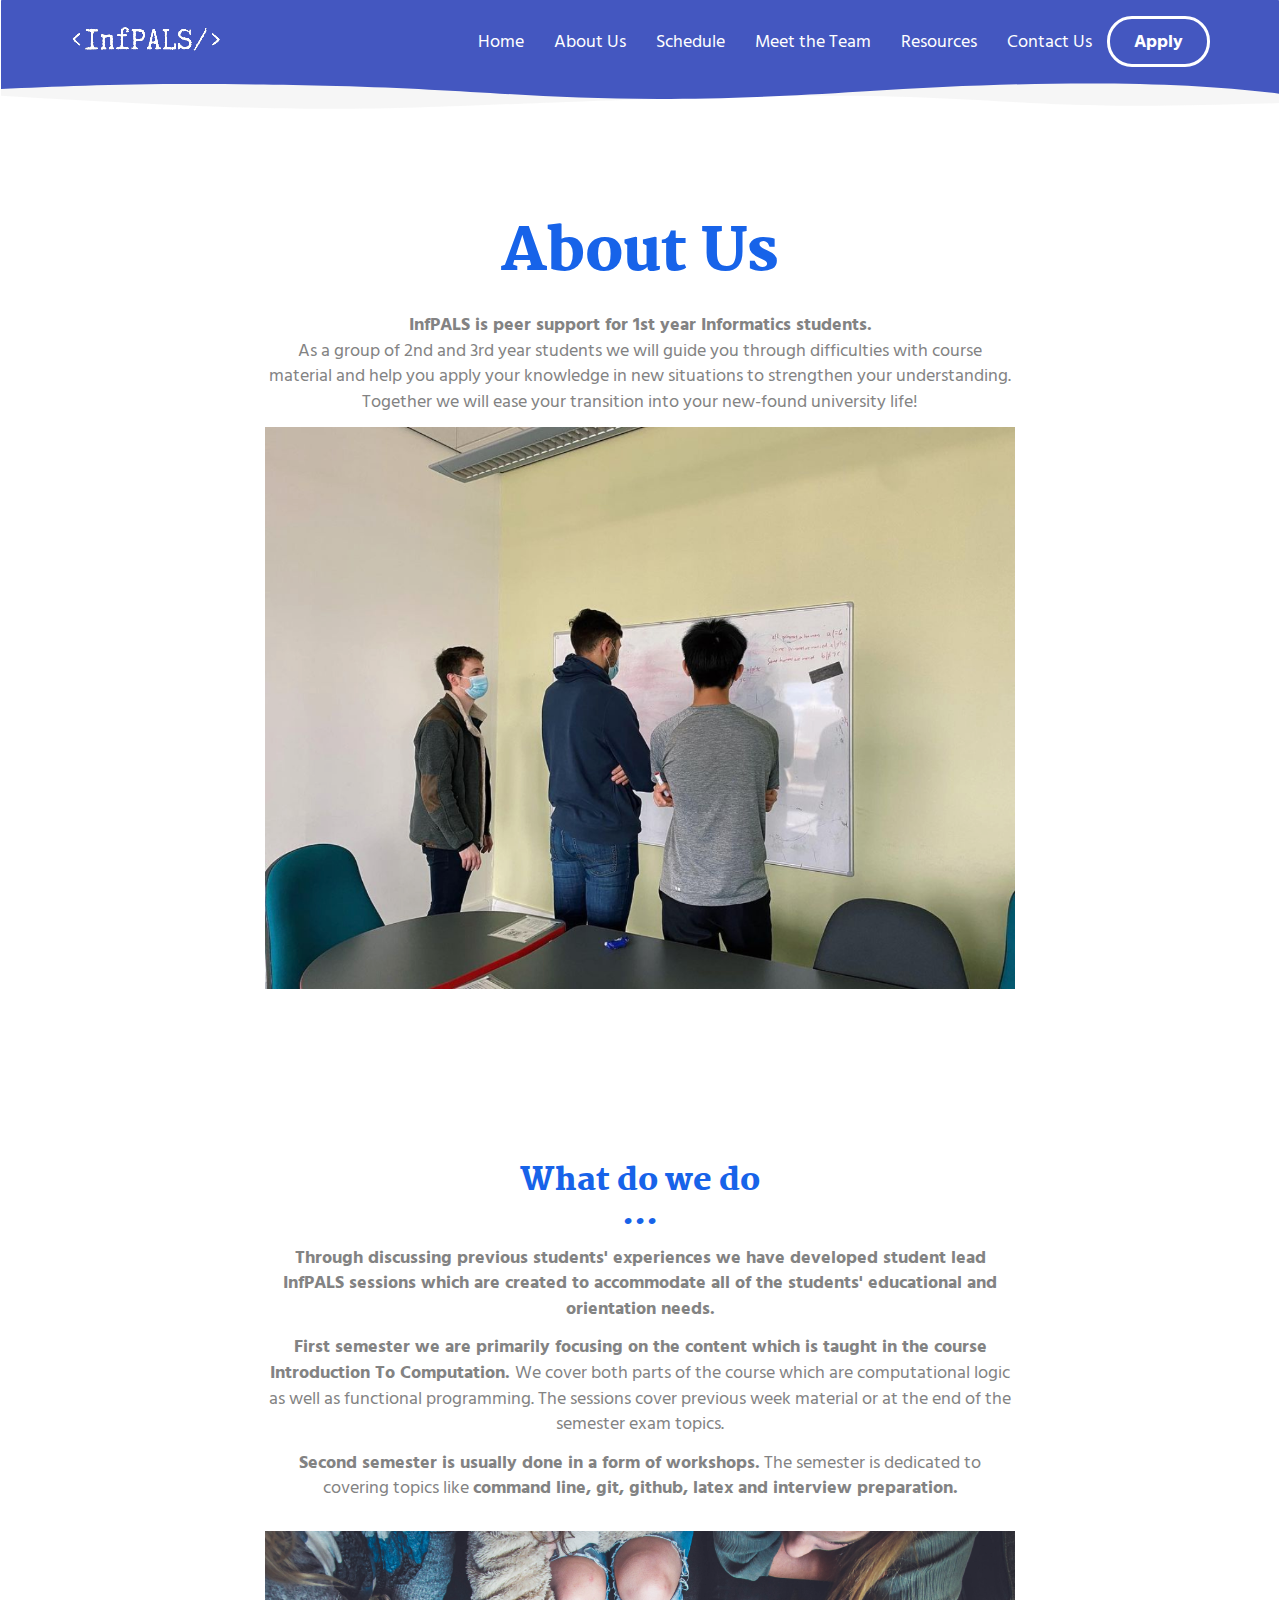
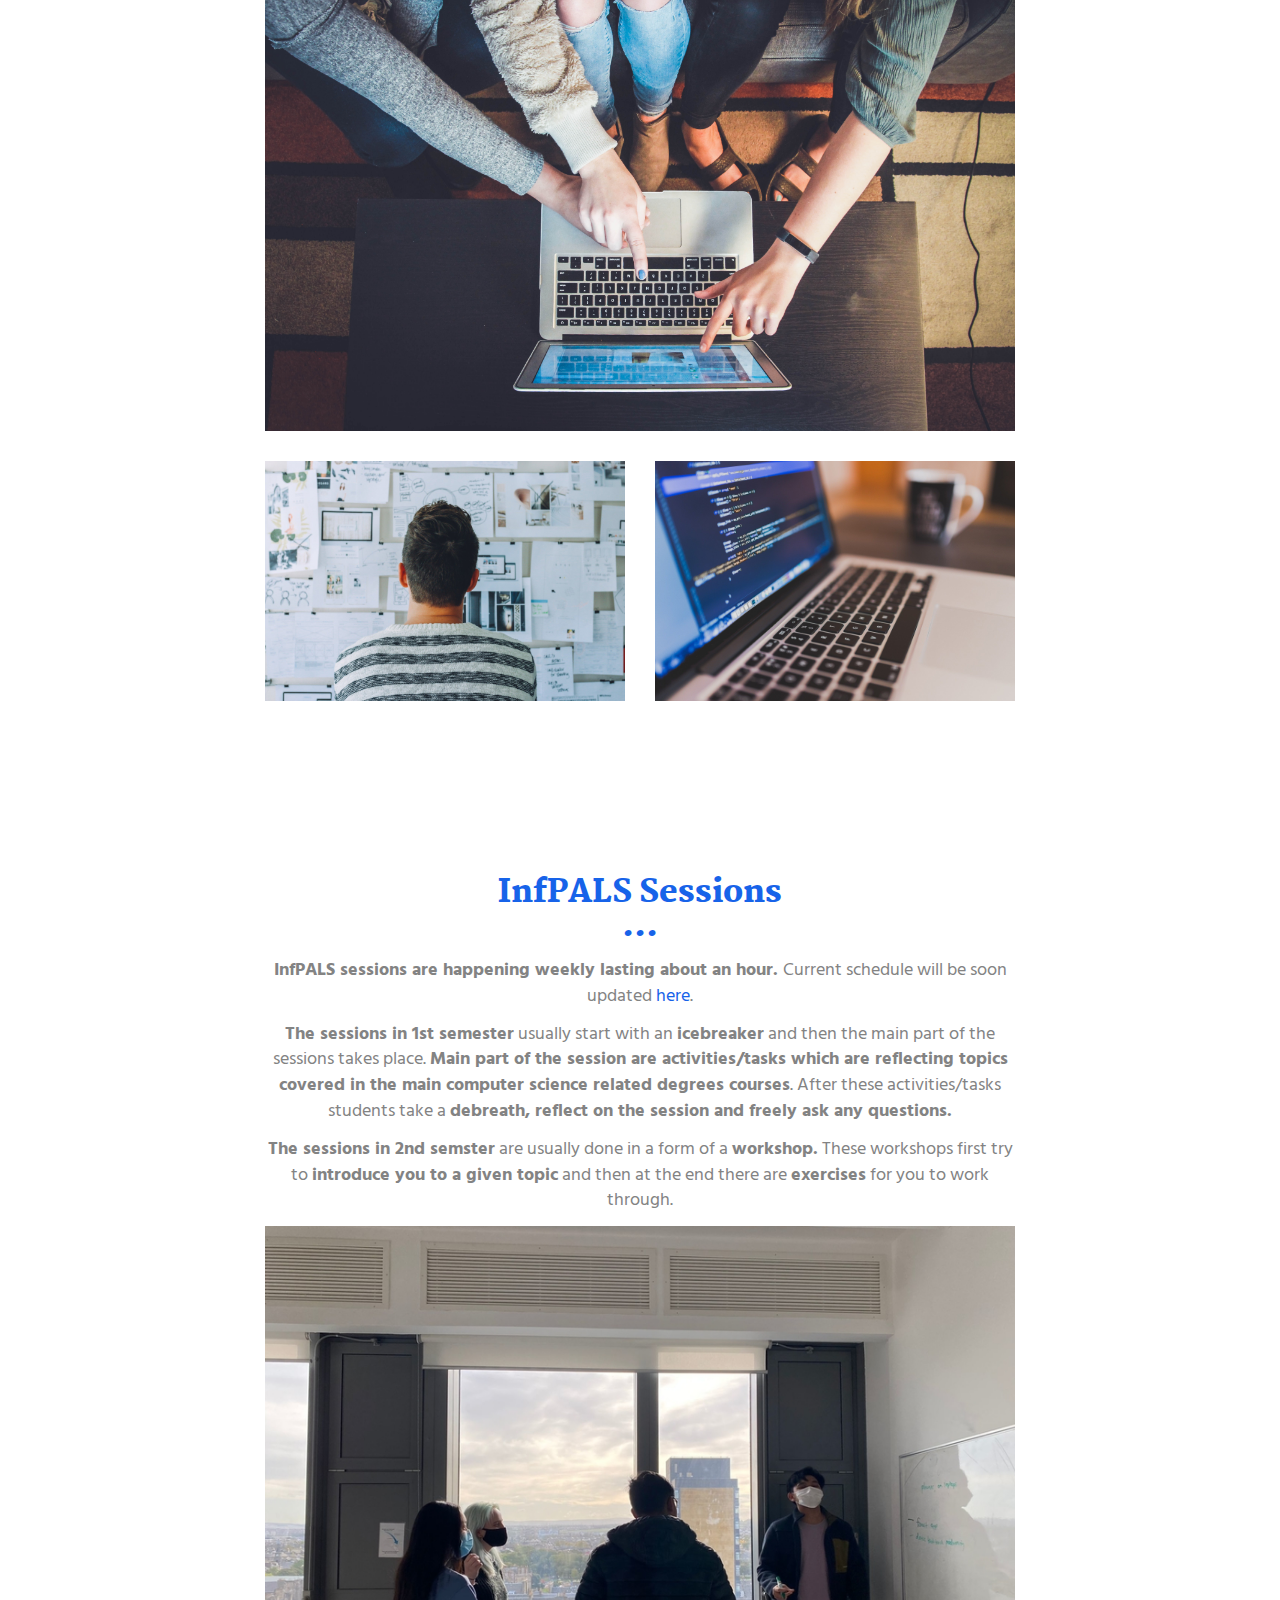
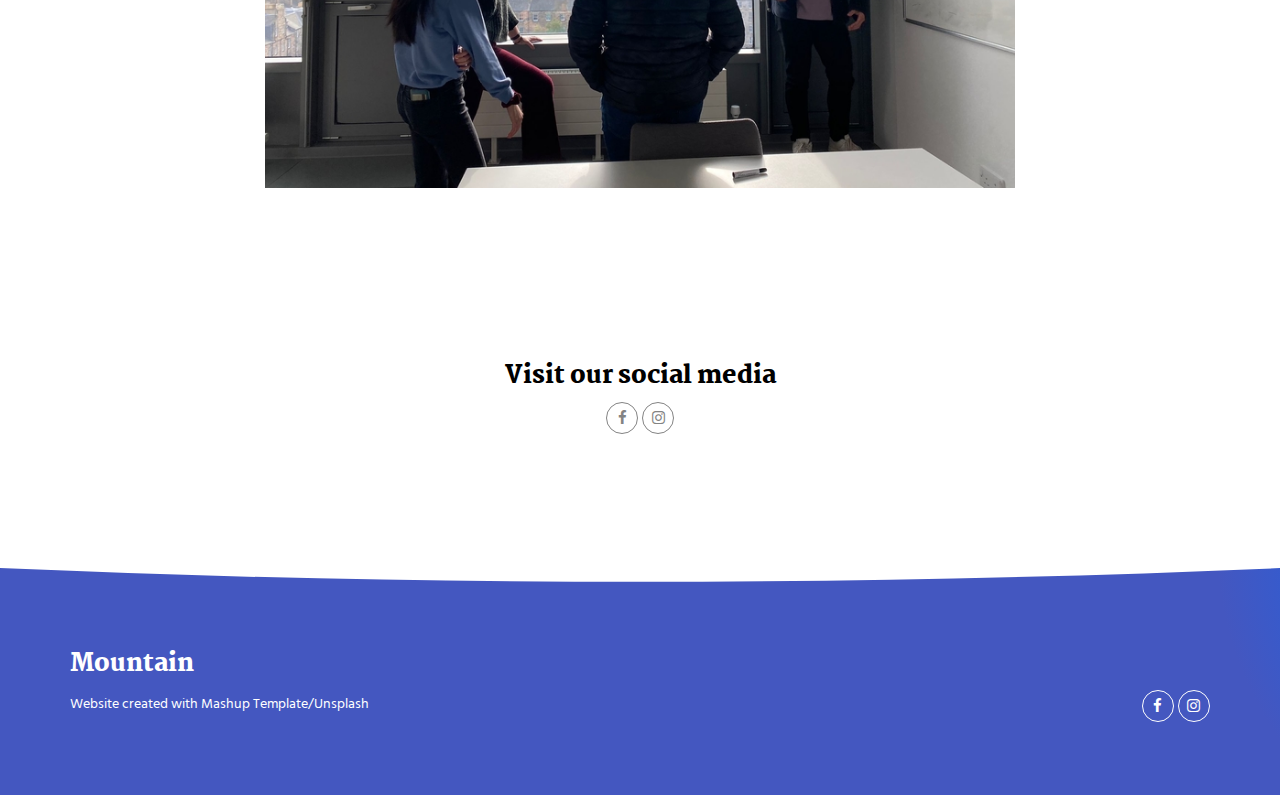
==== commit d0ac5ef3: "remove sign up page from navbar" ====
--- a/about_us.html
+++ b/about_us.html
@@ -47,7 +47,6 @@
           <li><a href="./meet_the_team.html" title="">Meet the Team</a></li>
           <li><a href="./recources.html" title="">Resources</a></li>
           <li><a href="./contact_us.html" title="">Contact Us</a></li>
-          <li><a href="./sign_up.html" title="">Sign Up</a></li>
           <li><a href="./apply.html" title="" class="apply-button">Apply</a></li>
         </ul>
       </div> 
--- a/main.550dcf66.css
+++ b/main.550dcf66.css
@@ -60,9 +60,9 @@
 .image-cta{
     display: block;
     margin-top: none;
-    margin-left: auto;
-    margin-right: auto;
-    width: 50%;
+    margin-left: 400px;
+    margin-bottom: none;
+    width: 30%;
 }
 
 .section-container-spacer .message {
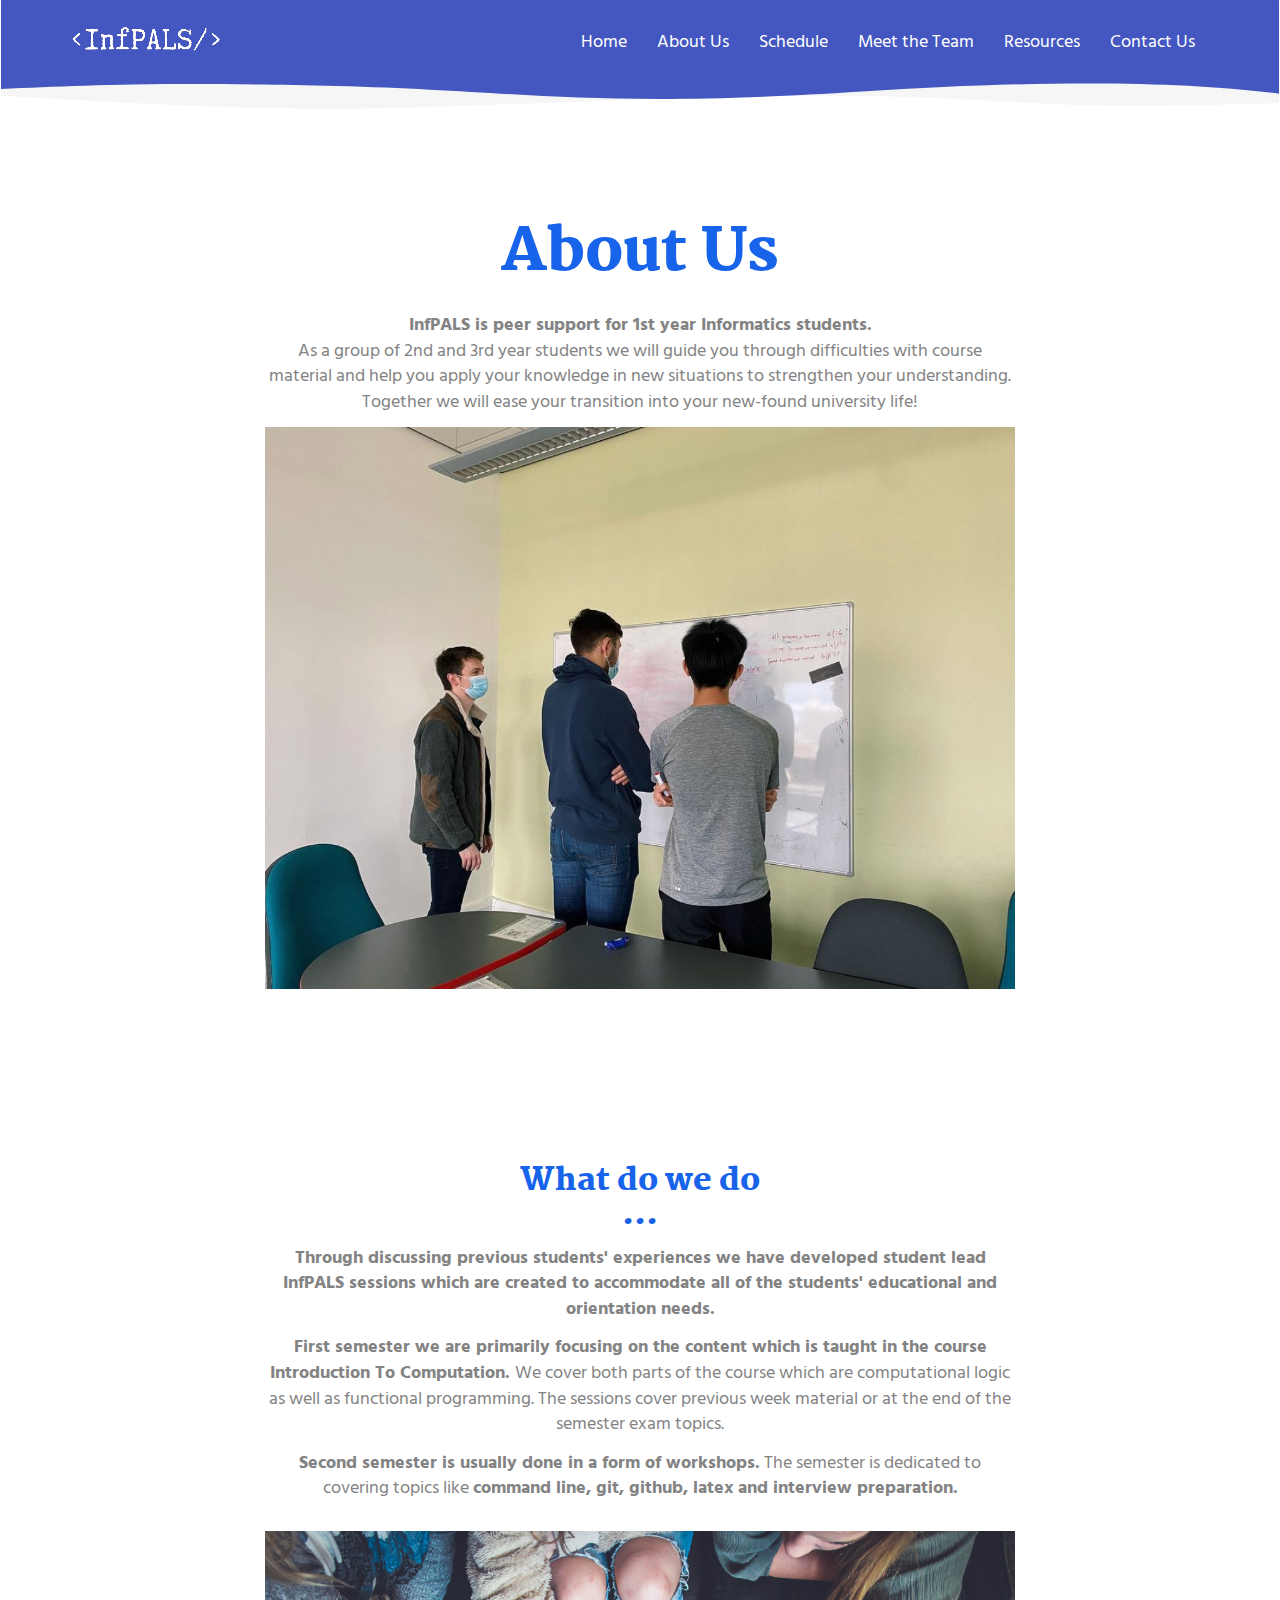
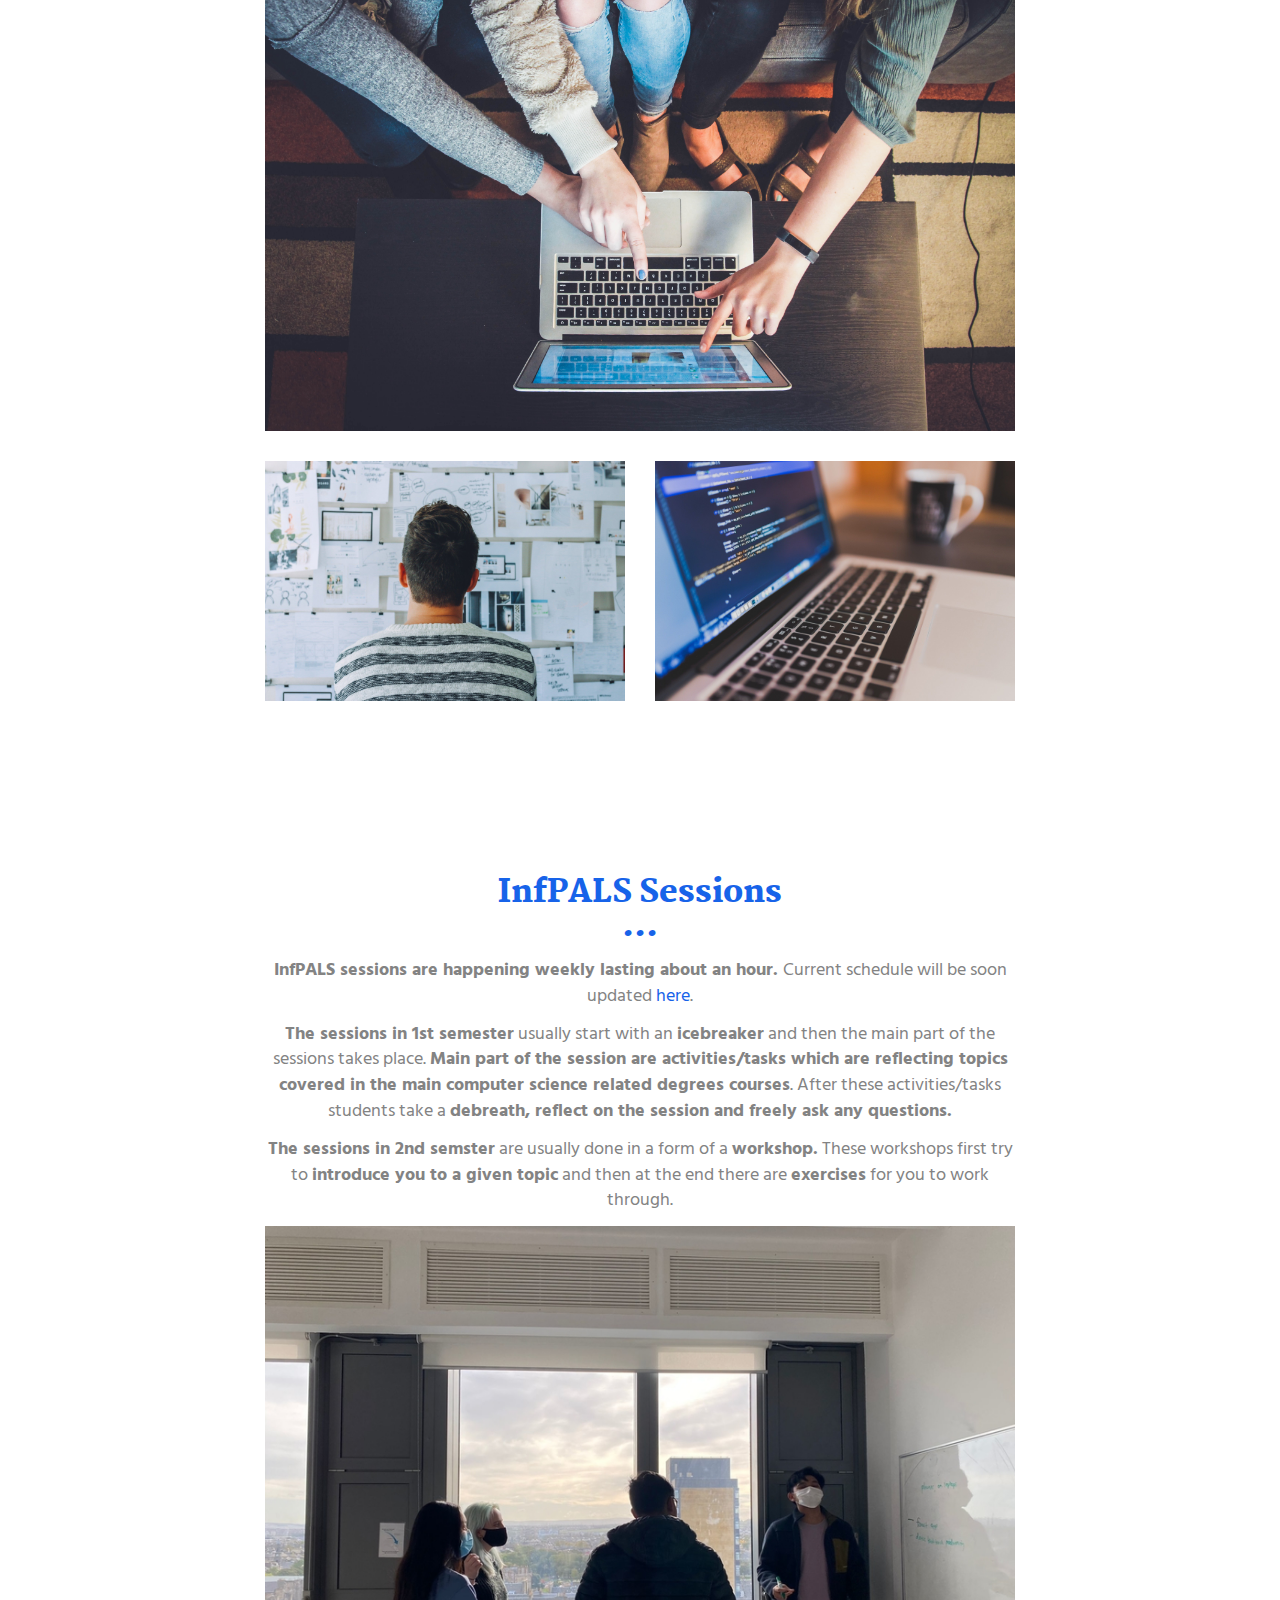
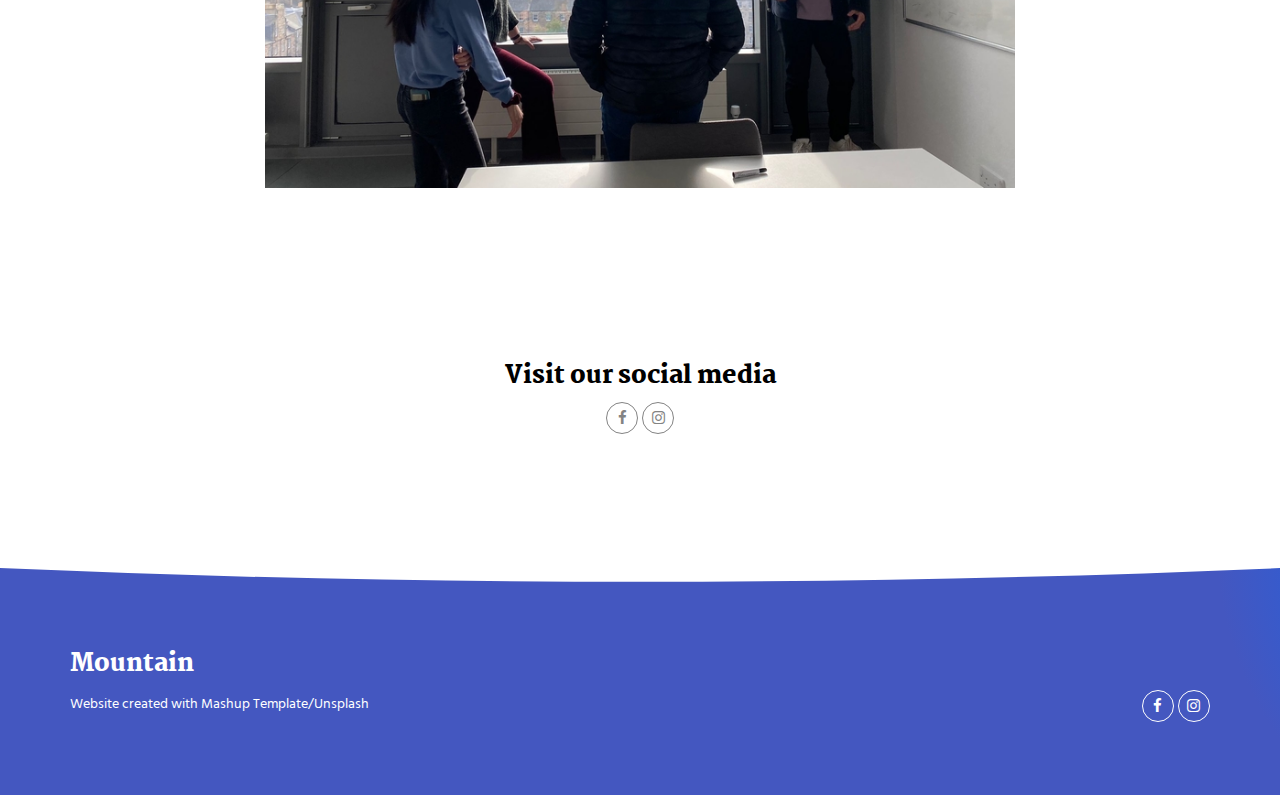
==== commit 010a9706: "remove application page" ====
--- a/about_us.html
+++ b/about_us.html
@@ -47,7 +47,6 @@
           <li><a href="./meet_the_team.html" title="">Meet the Team</a></li>
           <li><a href="./recources.html" title="">Resources</a></li>
           <li><a href="./contact_us.html" title="">Contact Us</a></li>
-          <li><a href="./apply.html" title="" class="apply-button">Apply</a></li>
         </ul>
       </div> 
     </div>
